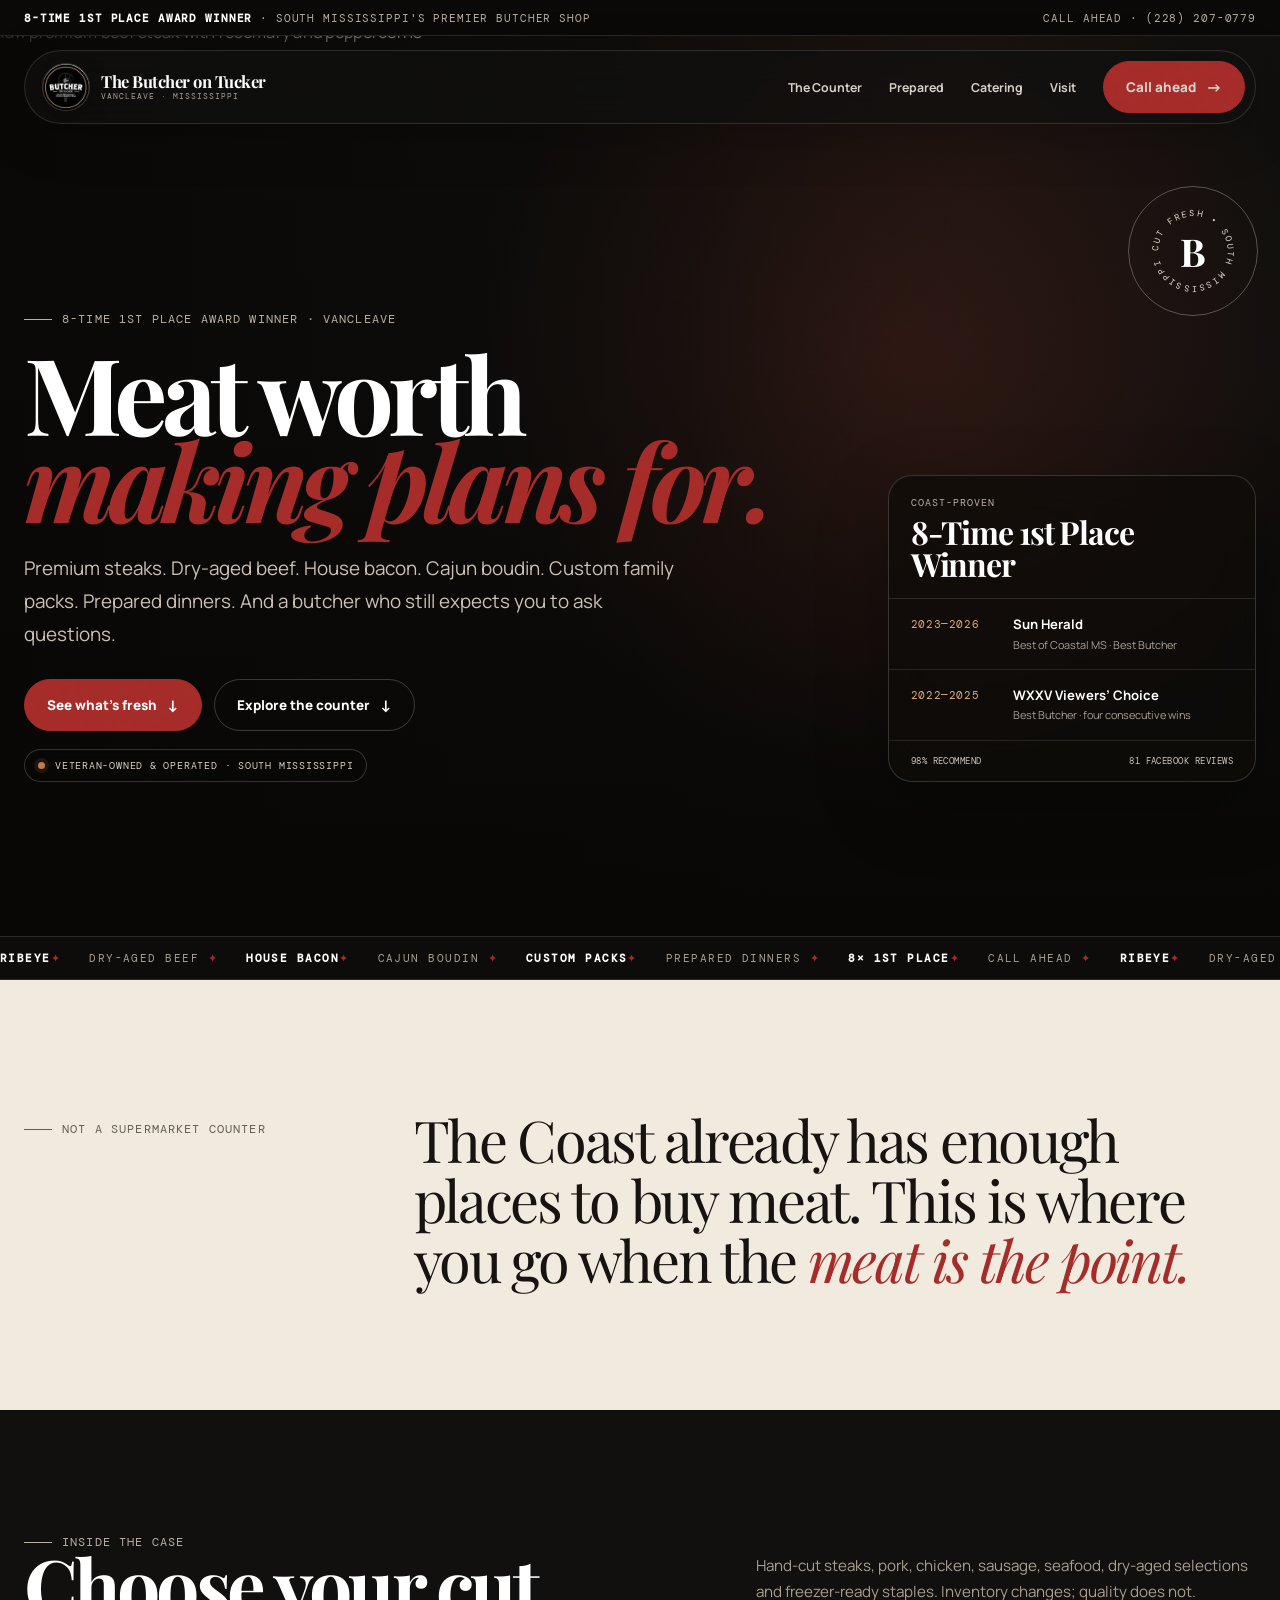
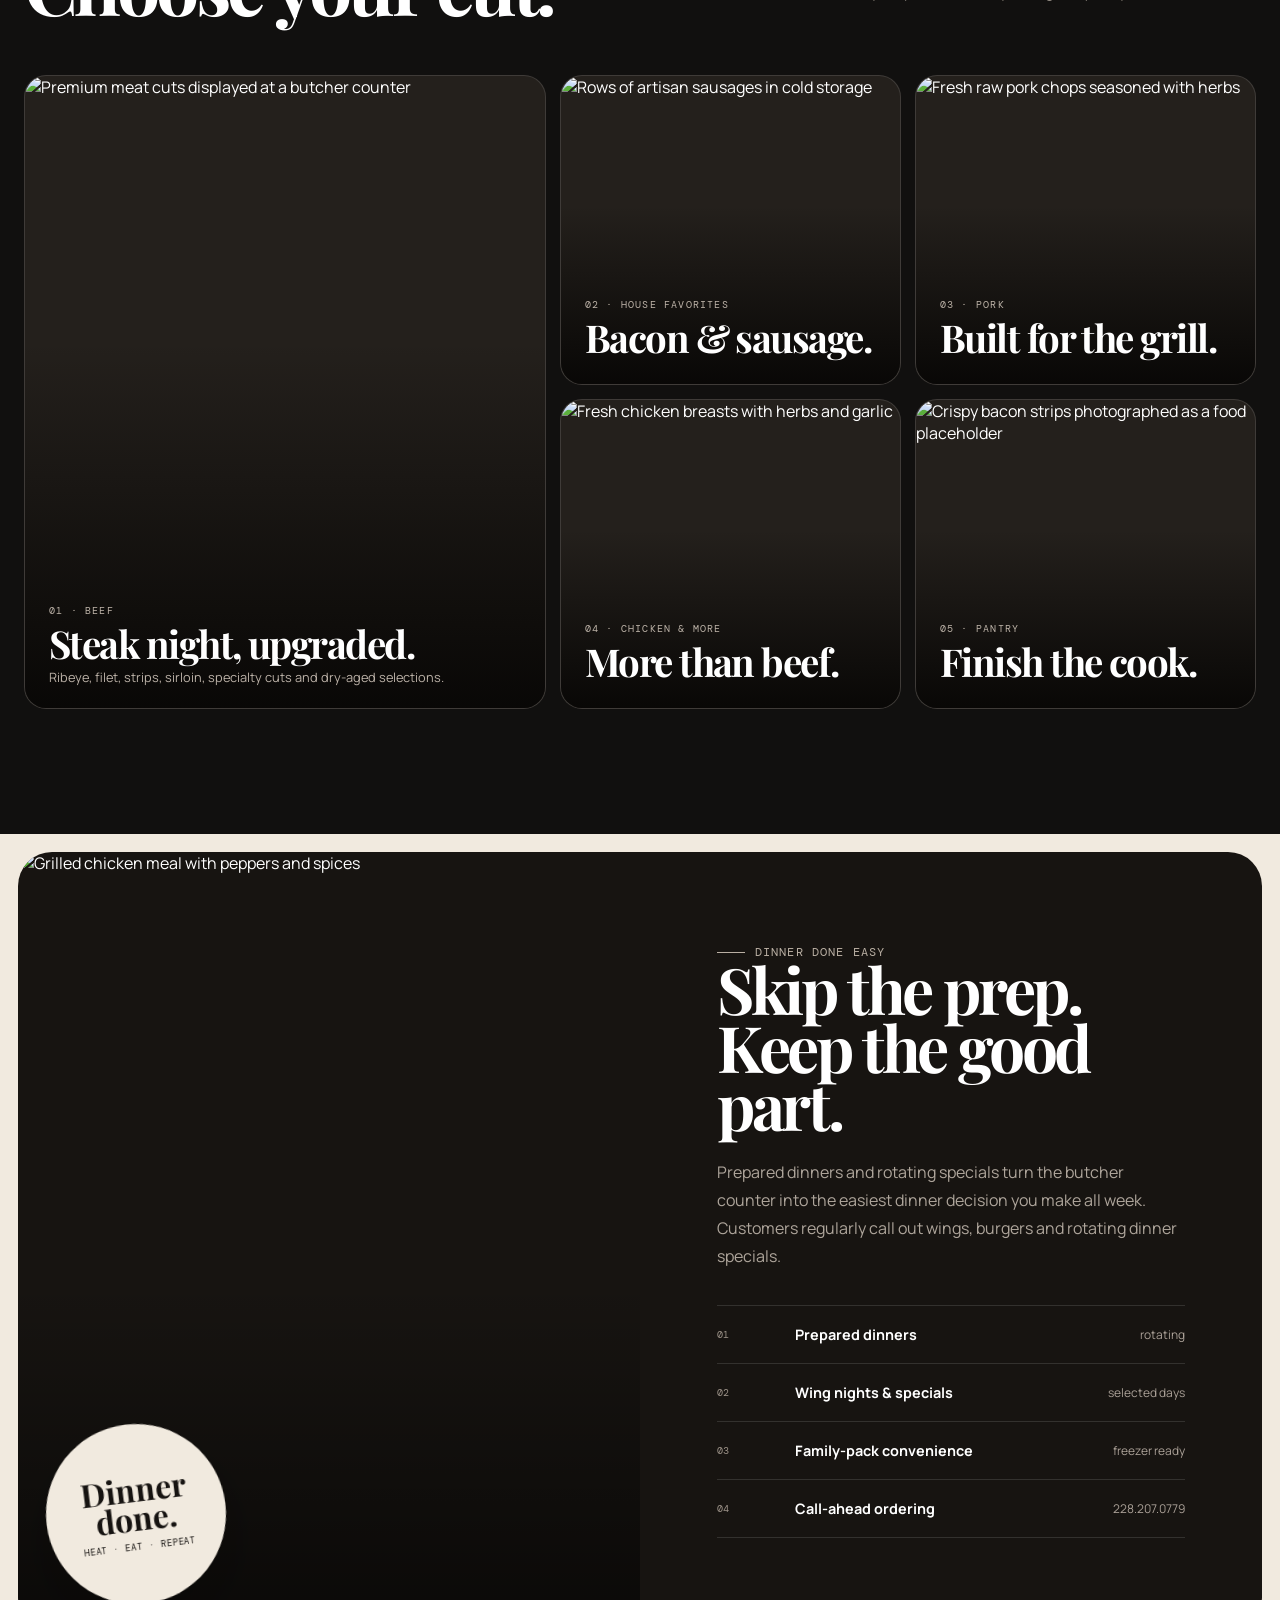
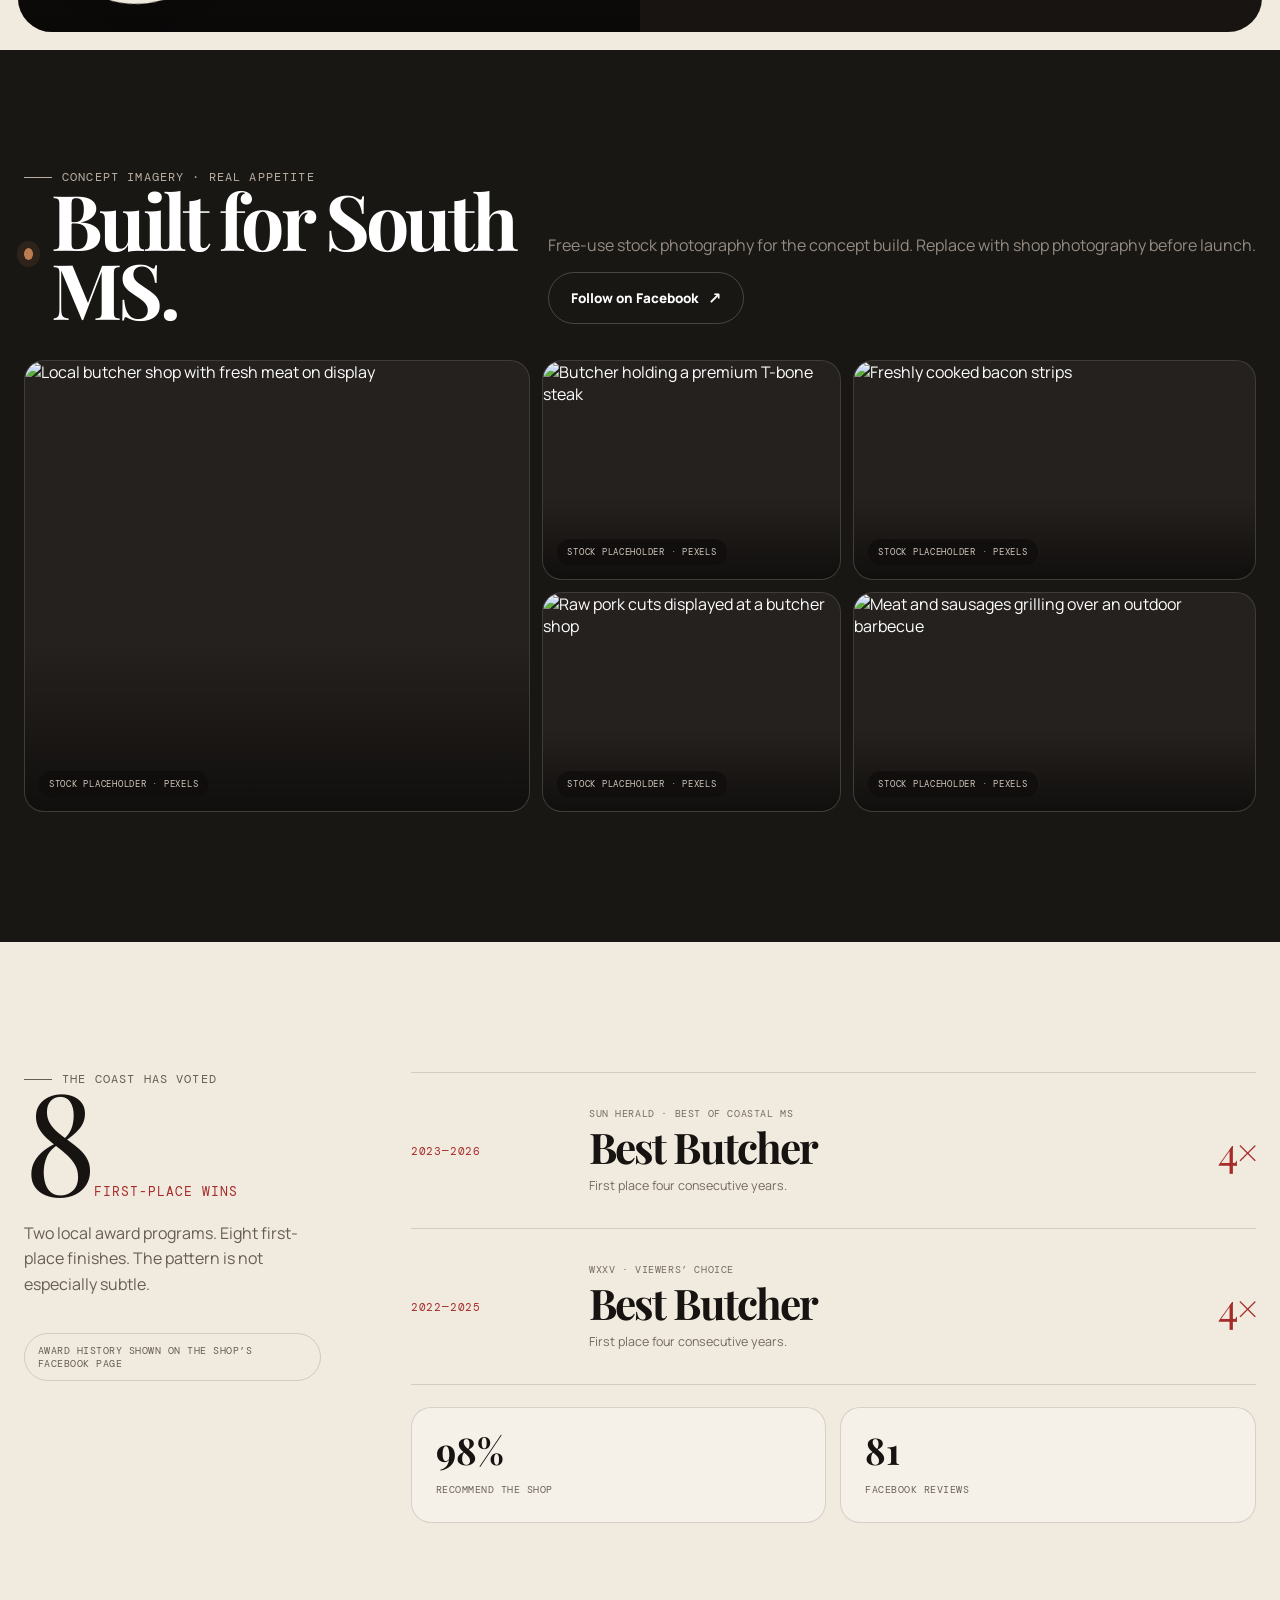
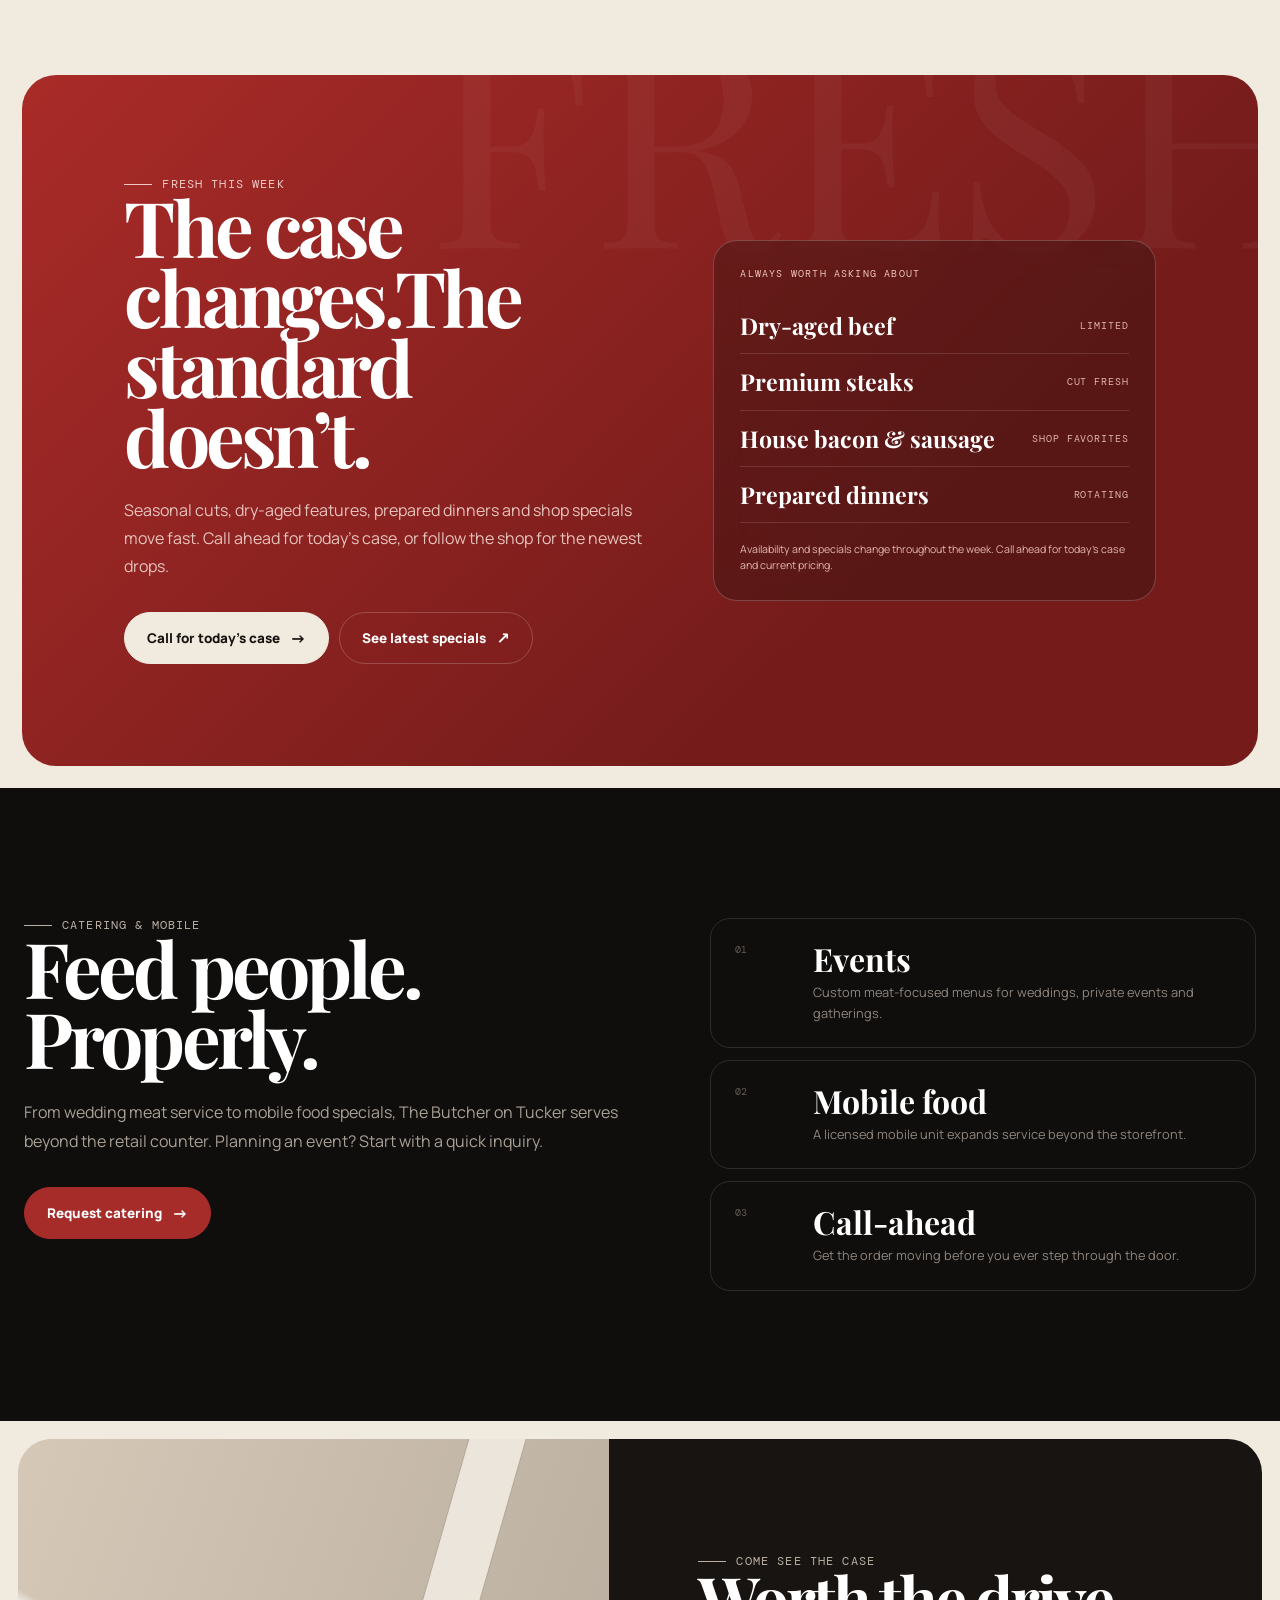
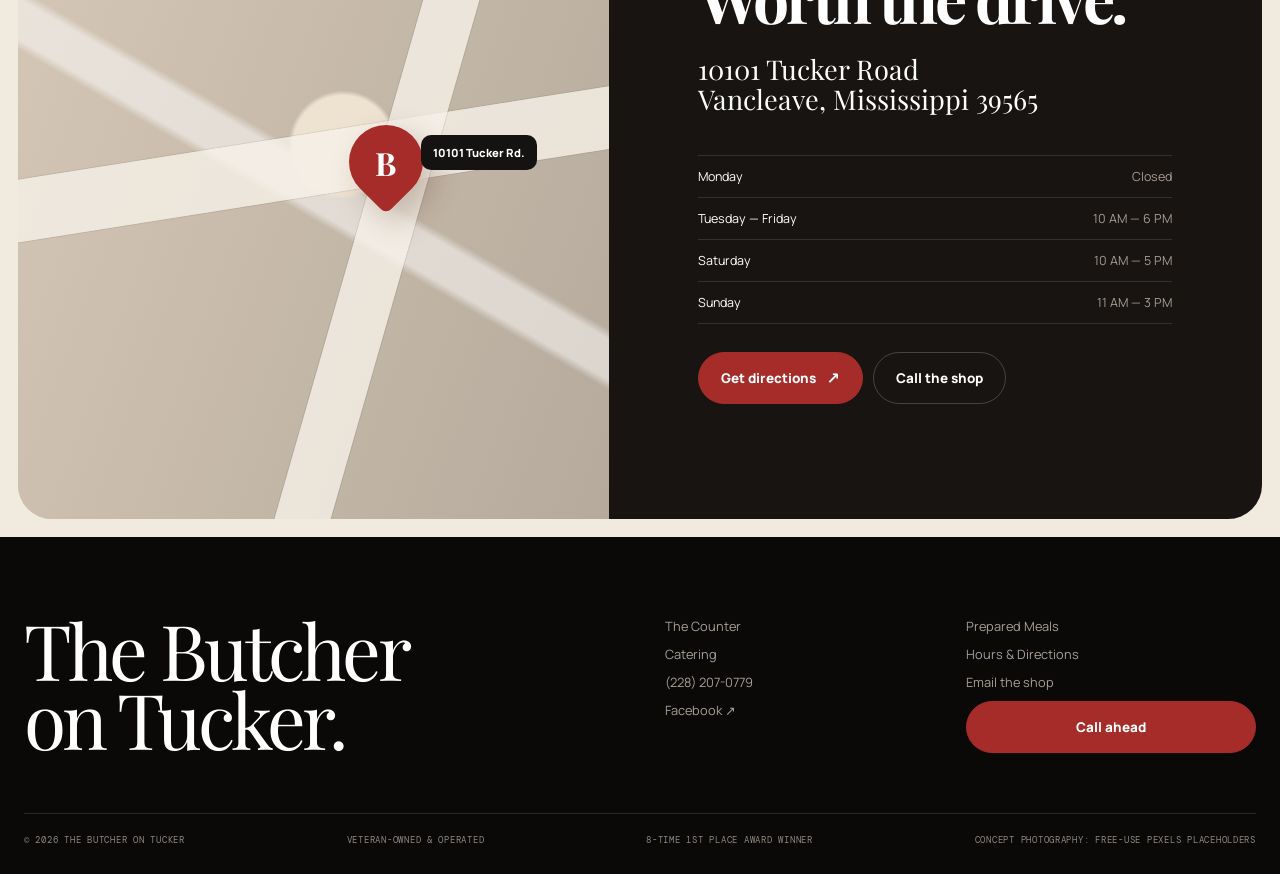
==== index.html @ 0ef35d66 "Publish current Butcher on Tucker website" ====
<!DOCTYPE html><html lang="en"><head><meta charset="utf-8"/><meta content="width=device-width, initial-scale=1" name="viewport"/><meta content="The Butcher on Tucker — veteran-owned and operated, 8-time first-place award-winning butcher shop in Vancleave, Mississippi, serving premium cuts, dry-aged beef, prepared meals and catering." name="description"/><meta content="#11100f" name="theme-color"/><meta content="The Butcher on Tucker | South Mississippi’s Premier Butcher Shop" property="og:title"/><meta content="Veteran-owned and operated, 8-time first-place award-winning butcher shop serving premium cuts, dry-aged beef, prepared meals, catering and call-ahead service in Vancleave, Mississippi." property="og:description"/><meta content="website" property="og:type"/><link href="data:image/svg+xml,%3Csvg xmlns='http://www.w3.org/2000/svg' viewBox='0 0 64 64'%3E%3Crect width='64' height='64' rx='16' fill='%2311100f'/%3E%3Ctext x='32' y='44' text-anchor='middle' font-size='38' fill='%23f1eadf' font-family='Georgia'%3EB%3C/text%3E%3C/svg%3E" rel="icon"/><script type="application/ld+json">{"@context": "https://schema.org","@type": "Butcher","name": "The Butcher on Tucker","telephone": "+1-228-207-0779","email": "thebutcherontucker@gmail.com","description": "Veteran-owned and operated butcher shop serving South Mississippi.","address": {"@type": "PostalAddress","streetAddress": "10101 Tucker Road","addressLocality": "Vancleave","addressRegion": "MS","postalCode": "39565","addressCountry": "US"},"award": ["Sun Herald Best of Coastal MS Best Butcher, 2023-2026","WXXV Viewers' Choice Best Butcher, 2022-2025"]}</script><title>The Butcher on Tucker | South Mississippi's Premier Butcher Shop</title><link href="https://fonts.googleapis.com" rel="preconnect"/><link crossorigin="" href="https://fonts.gstatic.com" rel="preconnect"/><link href="https://fonts.googleapis.com/css2?family=DM+Mono:wght@400;500&amp;family=Manrope:wght@400;500;600;700;800&amp;family=Playfair+Display:ital,wght@0,700;1,700&amp;display=swap" rel="stylesheet"/><link rel="stylesheet" href="styles-a.css"/><link rel="stylesheet" href="styles-b.css"/><link href="https://images.pexels.com" rel="preconnect"/></head><body><div class="noise"></div><div class="topline"><div class="container"><span><strong>8-Time 1st Place Award Winner</strong> · South Mississippi's Premier Butcher Shop</span><a href="tel:+12282070779">Call ahead · (228) 207-0779</a></div></div><header class="nav" id="nav"><a aria-label="The Butcher on Tucker home" class="logo" href="#top"><span class="logo-mark"><img alt="The Butcher on Tucker logo" aria-hidden="true" decoding="async" src="logo.svg"/></span><span class="logo-copy"><strong>The Butcher on Tucker</strong><span>Vancleave · Mississippi</span></span></a><button aria-expanded="false" aria-label="Open navigation" class="menu"><span></span><span></span></button><nav aria-label="Primary" class="navlinks"><a href="#counter">The Counter</a><a href="#prepared">Prepared</a><a href="#catering">Catering</a><a href="#visit">Visit</a><a class="pill primary" href="tel:+12282070779">Call ahead <span class="arrow">→</span></a></nav></header><main id="top"><section class="hero"><div class="hero-fallback"></div><div class="hero-media"><img alt="Raw premium beef steak with rosemary and peppercorns" decoding="async" fetchpriority="high" loading="eager" src="https://images.pexels.com/photos/5892851/pexels-photo-5892851.jpeg?auto=compress&amp;cs=tinysrgb&amp;w=1800"/></div><div aria-hidden="true" class="hero-corner"><svg viewbox="0 0 100 100"><defs><path d="M50,50 m-36,0 a36,36 0 1,1 72,0 a36,36 0 1,1 -72,0" id="circle"></path></defs><text><textpath href="#circle">CUT FRESH • SOUTH MISSISSIPPI • </textpath></text></svg><b>B</b></div><div class="container hero-inner"><div class="hero-copy"><div class="kicker">8-time 1st place award winner · Vancleave</div><h1 class="display">Meat worth<br/><em>making plans for.</em></h1><p class="hero-sub">Premium steaks. Dry-aged beef. House bacon. Cajun boudin. Custom family packs. Prepared dinners. And a butcher who still expects you to ask questions.</p><div class="hero-actions"><a class="pill primary" href="#fresh">See what’s fresh <span class="arrow">↓</span></a><a class="pill" href="#counter">Explore the counter <span class="arrow">↓</span></a></div><div class="veteran-badge">Veteran-Owned &amp; Operated · South Mississippi</div></div><aside class="hero-aside" aria-label="Award highlights"><div class="hero-award-head"><span>Coast-proven</span><strong>8-Time 1st Place Winner</strong></div><div class="hero-award-row"><span class="year">2023—2026</span><div><b>Sun Herald</b><span>Best of Coastal MS · Best Butcher</span></div></div><div class="hero-award-row"><span class="year">2022—2025</span><div><b>WXXV Viewers’ Choice</b><span>Best Butcher · four consecutive wins</span></div></div><div class="hero-award-foot"><span>98% recommend</span><span>81 Facebook reviews</span></div></aside></div></section><div class="ticker"><div class="ticker-track"><span><b>Ribeye</b><i>✦</i></span><span>Dry-aged beef <i>✦</i></span><span><b>House bacon</b><i>✦</i></span><span>Cajun boudin <i>✦</i></span><span><b>Custom packs</b><i>✦</i></span><span>Prepared dinners <i>✦</i></span><span><b>8× 1st place</b><i>✦</i></span><span>Call ahead <i>✦</i></span><span><b>Ribeye</b><i>✦</i></span><span>Dry-aged beef <i>✦</i></span><span><b>House bacon</b><i>✦</i></span><span>Cajun boudin <i>✦</i></span><span><b>Custom packs</b><i>✦</i></span><span>Prepared dinners <i>✦</i></span><span><b>8× 1st place</b><i>✦</i></span><span>Call ahead <i>✦</i></span></div></div><section class="statement"><div class="container statement-grid"><div><div class="kicker dark">Not a supermarket counter</div></div><p class="statement-copy">The Coast already has enough places to buy meat. This is where you go when the <em>meat is the point.</em></p></div></section><section class="counter" id="counter"><div class="container"><div class="section-head"><div><div class="kicker">Inside the case</div><h2 class="h2">Choose your cut.</h2></div><p>Hand-cut steaks, pork, chicken, sausage, seafood, dry-aged selections and freezer-ready staples. Inventory changes; quality does not.</p></div><div class="cut-grid"><article class="cut-card"><img alt="Premium meat cuts displayed at a butcher counter" decoding="async" loading="eager" src="https://images.pexels.com/photos/12884549/pexels-photo-12884549.jpeg?auto=compress&amp;cs=tinysrgb&amp;w=1500"/><div class="cut-content"><span>01 · Beef</span><h3>Steak night, upgraded.</h3><p>Ribeye, filet, strips, sirloin, specialty cuts and dry-aged selections.</p></div></article><article class="cut-card"><img alt="Rows of artisan sausages in cold storage" decoding="async" loading="eager" src="https://images.pexels.com/photos/12488617/pexels-photo-12488617.jpeg?auto=compress&amp;cs=tinysrgb&amp;w=1400"/><div class="cut-content"><span>02 · House favorites</span><h3>Bacon &amp; sausage.</h3></div></article><article class="cut-card"><img alt="Fresh raw pork chops seasoned with herbs" decoding="async" loading="eager" src="https://images.pexels.com/photos/7333266/pexels-photo-7333266.jpeg?auto=compress&amp;cs=tinysrgb&amp;w=1400"/><div class="cut-content"><span>03 · Pork</span><h3>Built for the grill.</h3></div></article><article class="cut-card"><img alt="Fresh chicken breasts with herbs and garlic" decoding="async" loading="eager" src="https://images.pexels.com/photos/6107731/pexels-photo-6107731.jpeg?auto=compress&amp;cs=tinysrgb&amp;w=1400"/><div class="cut-content"><span>04 · Chicken &amp; more</span><h3>More than beef.</h3></div></article><article class="cut-card"><img alt="Crispy bacon strips photographed as a food placeholder" decoding="async" loading="eager" src="https://images.pexels.com/photos/4110366/pexels-photo-4110366.jpeg?auto=compress&amp;cs=tinysrgb&amp;w=1400"/><div class="cut-content"><span>05 · Pantry</span><h3>Finish the cook.</h3></div></article></div></div></section><section class="feature" id="prepared"><div class="feature-shell"><div class="feature-media"><img alt="Grilled chicken meal with peppers and spices" decoding="async" loading="eager" src="https://images.pexels.com/photos/18698229/pexels-photo-18698229.jpeg?auto=compress&amp;cs=tinysrgb&amp;w=1500"/><div class="feature-badge"><b>Dinner<br/>done.</b><span>heat · eat · repeat</span></div></div><div class="feature-copy"><div class="kicker">Dinner Done Easy</div><h2 class="h2">Skip the prep.<br/>Keep the good part.</h2><p>Prepared dinners and rotating specials turn the butcher counter into the easiest dinner decision you make all week. Customers regularly call out wings, burgers and rotating dinner specials.</p><div class="feature-list"><div class="feature-row"><span>01</span><strong>Prepared dinners</strong><em>rotating</em></div><div class="feature-row"><span>02</span><strong>Wing nights &amp; specials</strong><em>selected days</em></div><div class="feature-row"><span>03</span><strong>Family-pack convenience</strong><em>freezer ready</em></div><div class="feature-row"><span>04</span><strong>Call-ahead ordering</strong><em>228.207.0779</em></div></div></div></div></section><section class="social"><div class="container"><div class="social-head"><div><div class="kicker">Concept imagery · real appetite</div><div class="social-title"><span class="dot"></span><h2 class="h2">Built for South MS.</h2></div></div><div><p>Free-use stock photography for the concept build. Replace with shop photography before launch.</p><a class="pill" href="https://www.facebook.com/TheButcheronTucker" rel="noopener" target="_blank">Follow on Facebook <span class="arrow">↗</span></a></div></div><div class="photo-rail"><div class="social-card"><img alt="Local butcher shop with fresh meat on display" decoding="async" loading="eager" src="https://images.pexels.com/photos/29834275/pexels-photo-29834275.jpeg?auto=compress&amp;cs=tinysrgb&amp;w=1500"/><span class="source-chip">Stock placeholder · Pexels</span></div><div class="social-card"><img alt="Butcher holding a premium T-bone steak" decoding="async" loading="eager" src="https://images.pexels.com/photos/13279400/pexels-photo-13279400.jpeg?auto=compress&amp;cs=tinysrgb&amp;w=1400"/><span class="source-chip">Stock placeholder · Pexels</span></div><div class="social-card"><img alt="Freshly cooked bacon strips" decoding="async" loading="eager" src="https://images.pexels.com/photos/4110369/pexels-photo-4110369.jpeg?auto=compress&amp;cs=tinysrgb&amp;w=1400"/><span class="source-chip">Stock placeholder · Pexels</span></div><div class="social-card"><img alt="Raw pork cuts displayed at a butcher shop" decoding="async" loading="eager" src="https://images.pexels.com/photos/10647859/pexels-photo-10647859.jpeg?auto=compress&amp;cs=tinysrgb&amp;w=1400"/><span class="source-chip">Stock placeholder · Pexels</span></div><div class="social-card"><img alt="Meat and sausages grilling over an outdoor barbecue" decoding="async" loading="eager" src="https://images.pexels.com/photos/1857732/pexels-photo-1857732.jpeg?auto=compress&amp;cs=tinysrgb&amp;w=1400"/><span class="source-chip">Stock placeholder · Pexels</span></div></div></div></section><section class="proof" id="awards"><div class="container proof-grid"><aside class="proof-score"><div class="kicker dark">The Coast has voted</div><div class="big">8<span>first-place wins</span></div><p>Two local award programs. Eight first-place finishes. The pattern is not especially subtle.</p><div class="award-note">Award history shown on the shop’s Facebook page</div></aside><div><div class="award-list"><article class="award-card"><div class="award-date">2023—2026</div><div><span class="award-source">Sun Herald · Best of Coastal MS</span><h3>Best Butcher</h3><p>First place four consecutive years.</p></div><div class="award-count">4×</div></article><article class="award-card"><div class="award-date">2022—2025</div><div><span class="award-source">WXXV · Viewers’ Choice</span><h3>Best Butcher</h3><p>First place four consecutive years.</p></div><div class="award-count">4×</div></article></div><div class="recommend-row"><div class="recommend-card"><strong>98%</strong><span>recommend the shop</span></div><div class="recommend-card"><strong>81</strong><span>Facebook reviews</span></div></div></div></div></section><section class="fresh-section" id="fresh"><div class="fresh-shell"><div class="fresh-copy"><div class="kicker">Fresh this week</div><h2 class="h2">The case changes.The standard doesn’t.</h2><p>Seasonal cuts, dry-aged features, prepared dinners and shop specials move fast. Call ahead for today’s case, or follow the shop for the newest drops.</p><div class="fresh-actions"><a class="pill light" href="tel:+12282070779">Call for today’s case <span class="arrow">→</span></a><a class="pill" href="https://www.facebook.com/TheButcheronTucker" rel="noopener" target="_blank">See latest specials <span class="arrow">↗</span></a></div></div><div aria-label="Current butcher shop highlights" class="fresh-board"><div class="board-label">Always worth asking about</div><div class="fresh-item"><strong>Dry-aged beef</strong><span>limited</span></div><div class="fresh-item"><strong>Premium steaks</strong><span>cut fresh</span></div><div class="fresh-item"><strong>House bacon &amp; sausage</strong><span>shop favorites</span></div><div class="fresh-item"><strong>Prepared dinners</strong><span>rotating</span></div><div class="fresh-note">Availability and specials change throughout the week. Call ahead for today’s case and current pricing.</div></div></div></section><section class="catering" id="catering"><div class="container catering-grid"><div class="catering-copy"><div class="kicker">Catering &amp; mobile</div><h2 class="h2">Feed people.<br/>Properly.</h2><p>From wedding meat service to mobile food specials, The Butcher on Tucker serves beyond the retail counter. Planning an event? Start with a quick inquiry.</p><a class="pill primary" href="mailto:thebutcherontucker@gmail.com?subject=Catering%20Inquiry">Request catering <span class="arrow">→</span></a></div><div class="service-stack"><article class="service"><span class="n">01</span><div><h3>Events</h3><p>Custom meat-focused menus for weddings, private events and gatherings.</p></div></article><article class="service"><span class="n">02</span><div><h3>Mobile food</h3><p>A licensed mobile unit expands service beyond the storefront.</p></div></article><article class="service"><span class="n">03</span><div><h3>Call-ahead</h3><p>Get the order moving before you ever step through the door.</p></div></article></div></div></section><section class="visit" id="visit"><div class="visit-shell"><div class="visit-map"><div class="pin"><b>B</b></div><div class="map-label">10101 Tucker Rd.</div></div><div class="visit-copy"><div class="kicker">Come see the case</div><h2 class="h2">Worth the drive.</h2><div class="address">10101 Tucker Road<br/>Vancleave, Mississippi 39565</div><div class="hours"><div class="hour"><span>Monday</span><span>Closed</span></div><div class="hour"><span>Tuesday — Friday</span><span>10 AM — 6 PM</span></div><div class="hour"><span>Saturday</span><span>10 AM — 5 PM</span></div><div class="hour"><span>Sunday</span><span>11 AM — 3 PM</span></div></div><div class="visit-actions"><a class="pill primary" href="https://maps.apple.com/?q=The%20Butcher%20on%20Tucker&amp;address=10101%20Tucker%20Rd,%20Vancleave,%20MS%2039565" rel="noopener" target="_blank">Get directions <span class="arrow">↗</span></a><a class="pill" href="tel:+12282070779">Call the shop</a></div></div></div></section></main><footer><div class="container"><div class="footer-top"><div class="footer-big">The Butcher<br/>on Tucker.</div><div class="footer-links"><a href="#counter">The Counter</a><a href="#prepared">Prepared Meals</a><a href="#catering">Catering</a><a href="#visit">Hours &amp; Directions</a><a href="tel:+12282070779">(228) 207-0779</a><a href="mailto:thebutcherontucker@gmail.com">Email the shop</a><a href="https://www.facebook.com/TheButcheronTucker" rel="noopener" target="_blank">Facebook ↗</a><a class="pill primary" href="tel:+12282070779">Call ahead</a></div></div><div class="footer-bottom"><span>© 2026 The Butcher on Tucker</span><span>Veteran-Owned &amp; Operated</span><span>8-Time 1st Place Award Winner</span><span>Concept photography: free-use Pexels placeholders</span></div></div></footer><div class="mobile-bar"><a href="tel:+12282070779">Call shop</a><a href="#fresh" style="display:grid;place-items:center;background:var(--ox);color:#fff;font-weight:800">Today’s case</a></div><script src="script.js" defer></script></body></html>
---- styles-a.css ----
:root{--bg:#11100f;--bg2:#181613;--paper:#f1eadf;--paper2:#e7ddcf;--ink:#161311;--muted:#8d8378;--muted2:#b9afa3;--ox:#a62c2a;--ox2:#6e1b1b;--copper:#bb7c4f;--sage:#7e8f83;--line:rgba(255,255,255,.12);--line-dark:rgba(22,19,17,.14);--radius:28px;--shadow:0 30px 80px rgba(0,0,0,.28);--sans:"Manrope",system-ui,-apple-system,BlinkMacSystemFont,"Segoe UI",sans-serif;--serif:"Playfair Display",Georgia,serif;--mono:"DM Mono",ui-monospace,SFMono-Regular,Menlo,monospace}*{box-sizing:border-box}html{scroll-behavior:smooth;background:var(--bg)}body{margin:0;font-family:var(--sans);background:var(--bg);color:white;overflow-x:hidden}a{color:inherit;text-decoration:none}button,input,select,textarea{font:inherit}button{cursor:pointer}img{display:block;width:100%;height:100%;object-fit:cover}::selection{background:var(--ox);color:#fff}:focus-visible{outline:3px solid #f1c7a8;outline-offset:4px;border-radius:6px}.noise{pointer-events:none;position:fixed;inset:0;z-index:200;opacity:.05;mix-blend-mode:soft-light;background-image:url("data:image/svg+xml,%3Csvg viewBox='0 0 140 140' xmlns='http://www.w3.org/2000/svg'%3E%3Cfilter id='n'%3E%3CfeTurbulence type='fractalNoise' baseFrequency='.8' numOctaves='4' stitchTiles='stitch'/%3E%3C/filter%3E%3Crect width='100%25' height='100%25' filter='url(%23n)' opacity='.5'/%3E%3C/svg%3E")}.container{width:min(1500px,calc(100% - 48px));margin:auto}.kicker{display:flex;align-items:center;gap:10px;font-family:var(--mono);font-size:.72rem;letter-spacing:.1em;text-transform:uppercase;color:var(--muted2)}.kicker:before{content:"";width:28px;height:1px;background:currentColor}.kicker.dark{color:#675d54}.display{font-family:var(--serif);font-size:clamp(3.5rem,8.3vw,9.4rem);font-weight:700;letter-spacing:-.055em;line-height:.82;margin:0}.display em{font-weight:700;color:var(--ox)}.h2{font-family:var(--serif);font-size:clamp(3rem,6vw,6.4rem);letter-spacing:-.05em;line-height:.91;margin:0}.pill{display:inline-flex;align-items:center;justify-content:center;gap:10px;height:52px;padding:0 22px;border-radius:999px;border:1px solid rgba(255,255,255,.2);font-size:.84rem;font-weight:800;transition:.25s ease;background:transparent;color:#fff}.pill:hover{transform:translateY(-2px);border-color:#fff}.pill.primary{background:var(--ox);border-color:var(--ox)}.pill.primary:hover{background:#c33834;border-color:#c33834}.pill.light{background:var(--paper);color:var(--ink);border-color:var(--paper)}.arrow{font-size:1rem;transition:transform .2s}.pill:hover .arrow{transform:translate(3px,-3px)}.topline{height:36px;background:#0a0908;border-bottom:1px solid var(--line);display:flex;align-items:center;font-family:var(--mono);font-size:.68rem;letter-spacing:.08em;text-transform:uppercase;color:#b9afa4}.topline .container{display:flex;justify-content:space-between;align-items:center}.topline strong{color:#fff}.topline a:hover{color:#fff}.nav{position:fixed;left:24px;right:24px;top:50px;z-index:80;display:flex;align-items:center;justify-content:space-between;padding:10px 10px 10px 18px;border:1px solid rgba(255,255,255,.13);background:rgba(17,16,15,.76);backdrop-filter:blur(24px) saturate(140%);border-radius:999px;box-shadow:0 12px 50px rgba(0,0,0,.22);transition:.25s}.nav.scrolled{top:16px;background:rgba(17,16,15,.93)}.logo{display:flex;align-items:center;gap:12px;min-width:max-content}.logo-mark{width:46px;height:46px;border-radius:50%;display:grid;place-items:center;background:#050505;overflow:hidden;box-shadow:0 0 0 1px rgba(255,255,255,.18),0 8px 24px rgba(0,0,0,.28)}.logo-mark img{width:100%;height:100%;object-fit:cover;border-radius:50%;transform:scale(1.025)}.logo-copy{display:flex;flex-direction:column;line-height:1}.logo-copy strong{font-family:var(--serif);font-size:1.04rem;letter-spacing:-.03em}.logo-copy span{font-family:var(--mono);font-size:.52rem;letter-spacing:.12em;color:#a79e94;text-transform:uppercase;margin-top:4px}.navlinks{display:flex;align-items:center;gap:27px;font-size:.77rem;font-weight:700}.navlinks a{color:#d6d0c8}.navlinks a:hover{color:#fff}.menu{display:none;width:44px;height:44px;border-radius:50%;border:1px solid var(--line);background:transparent;color:#fff}.menu span{width:17px;height:1px;background:#fff;display:block;margin:5px auto}.hero{min-height:100svh;position:relative;overflow:hidden;background:#151311;padding:170px 0 48px;display:flex;align-items:flex-end}.hero-media{position:absolute;inset:0;z-index:0;background:radial-gradient(circle at 70% 35%,rgba(176,66,47,.22),transparent 40%),linear-gradient(180deg,rgba(7,6,5,.18) 0%,rgba(7,6,5,.26) 38%,rgba(7,6,5,.92) 100%)}.hero-media:after{content:"";position:absolute;inset:0;z-index:1;background:linear-gradient(90deg,rgba(8,7,6,.85) 0%,rgba(8,7,6,.45) 45%,rgba(8,7,6,.1) 76%)}.hero-media img{position:absolute;inset:0;z-index:0;filter:saturate(.84) contrast(1.08);transform:scale(1.035);animation:heroZoom 18s ease-out infinite alternate}@keyframes heroZoom{to{transform:scale(1.09)}}.hero-fallback{position:absolute;inset:0;z-index:-1;background:radial-gradient(circle at 70% 20%,#583027 0%,#251b17 32%,#11100f 72%)}.hero-inner{position:relative;z-index:3;display:grid;grid-template-columns:1.2fr .55fr;gap:60px;align-items:end}.hero-copy{max-width:1100px}.hero .kicker{margin-bottom:22px}.hero-sub{max-width:670px;font-size:clamp(1rem,1.5vw,1.18rem);line-height:1.75;color:#c9c0b6;margin:28px 0 28px}.hero-actions{display:flex;gap:12px;flex-wrap:wrap}.veteran-badge{display:inline-flex;align-items:center;gap:10px;margin-top:18px;padding:9px 13px;border:1px solid rgba(255,255,255,.18);border-radius:999px;background:rgba(10,9,8,.34);backdrop-filter:blur(10px);font-family:var(--mono);font-size:.61rem;letter-spacing:.08em;text-transform:uppercase;color:#d8cec4}.veteran-badge:before{content:"";width:7px;height:7px;border-radius:50%;background:var(--copper);box-shadow:0 0 0 4px rgba(187,124,79,.12)}.hero-aside{align-self:end;padding:0;border:1px solid rgba(255,255,255,.16);background:rgba(15,12,10,.76);backdrop-filter:blur(20px) saturate(130%);border-radius:24px;overflow:hidden;box-shadow:0 24px 70px rgba(0,0,0,.28)}.hero-award-head{padding:20px 22px 18px;border-bottom:1px solid rgba(255,255,255,.12)}.hero-award-head span{display:block;font-family:var(--mono);font-size:.6rem;letter-spacing:.11em;text-transform:uppercase;color:#b8aea4;margin-bottom:7px}.hero-award-head strong{display:block;font-family:var(--serif);font-size:2rem;line-height:1;color:#fff;letter-spacing:-.035em}.hero-award-row{display:grid;grid-template-columns:86px 1fr;gap:16px;padding:17px 22px;border-bottom:1px solid rgba(255,255,255,.1);align-items:start}.hero-award-row .year{font-family:var(--mono);font-size:.66rem;line-height:1.35;letter-spacing:.06em;color:#e0aa7c;padding-top:2px}.hero-award-row b{display:block;font-size:.82rem;line-height:1.25;color:#fff}.hero-award-row span:last-child{display:block;margin-top:4px;font-size:.68rem;line-height:1.4;color:#a89f96}.hero-award-foot{display:flex;justify-content:space-between;gap:12px;padding:14px 22px;font-family:var(--mono);font-size:.58rem;letter-spacing:.05em;text-transform:uppercase;color:#cec4ba}.hero-corner{position:absolute;right:22px;top:150px;z-index:4;width:130px;height:130px;border:1px solid rgba(255,255,255,.28);border-radius:50%;display:grid;place-items:center;animation:spin 18s linear infinite}.hero-corner svg{width:96px;height:96px}.hero-corner b{position:absolute;font-family:var(--serif);font-size:2.4rem}.hero-corner text{fill:#e9ded0;font-family:var(--mono);font-size:9px;letter-spacing:2.3px}@keyframes spin{to{transform:rotate(360deg)}}.ticker{border-block:1px solid var(--line);overflow:hidden;background:#0d0c0b}.ticker-track{display:flex;gap:28px;width:max-content;padding:14px 0;animation:ticker 28s linear infinite;font-family:var(--mono);font-size:.7rem;letter-spacing:.13em;text-transform:uppercase;color:#a9a095}.ticker b{color:#fff}.ticker i{color:var(--ox);font-style:normal}@keyframes ticker{to{transform:translateX(-50%)}}.statement{padding:130px 0 120px;background:var(--paper);color:var(--ink)}.statement-grid{display:grid;grid-template-columns:.55fr 1.45fr;gap:70px}.statement .kicker{margin-top:12px}.statement-copy{font-family:var(--serif);font-size:clamp(2.25rem,4.5vw,5rem);line-height:1.04;letter-spacing:-.04em;margin:0}.statement-copy em{color:var(--ox)}.counter{padding:125px 0;background:var(--bg)}.section-head{display:flex;justify-content:space-between;gap:40px;align-items:end;margin-bottom:55px}.section-head p{max-width:500px;color:#a79e94;line-height:1.7;font-size:.95rem}.section-head .h2{max-width:850px}.cut-grid{display:grid;grid-template-columns:1.3fr .85fr .85fr;grid-auto-rows:310px;gap:14px}.cut-card{position:relative;border-radius:22px;overflow:hidden;background:#24201c;border:1px solid var(--line)}.cut-card:first-child{grid-row:span 2}.cut-card img{transition:transform .7s ease,filter .5s;filter:saturate(.92) contrast(1.06)}.cut-card:hover img{transform:scale(1.045)}.cut-card:after{content:"";position:absolute;inset:0;background:linear-gradient(180deg,transparent 42%,rgba(5,4,3,.88) 100%)}.cut-content{position:absolute;left:24px;right:24px;bottom:22px;z-index:2}.cut-content span{font-family:var(--mono);font-size:.63rem;text-transform:uppercase;letter-spacing:.12em;color:#bdb3a8}.cut-content h3{font-family:var(--serif);font-size:clamp(2rem,3vw,3.5rem);letter-spacing:-.04em;line-height:.95;margin:6px 0}.cut-content p{font-size:.8rem;color:#bbb1a7;margin:0;max-width:450px}.feature{background:var(--paper);color:var(--ink);padding:18px}.feature-shell{border-radius:34px;background:#171411;min-height:780px;overflow:hidden;display:grid;grid-template-columns:1fr 1fr;color:#fff}.feature-media{position:relative;min-height:650px}.feature-media:after{content:"";position:absolute;inset:0;background:linear-gradient(180deg,transparent 55%,rgba(0,0,0,.55))}.feature-badge{position:absolute;z-index:2;bottom:28px;left:28px;width:180px;aspect-ratio:1;border-radius:50%;background:var(--paper);color:var(--ink);display:flex;flex-direction:column;align-items:center;justify-content:center;text-align:center;transform:rotate(-7deg);box-shadow:var(--shadow)}.feature-badge b{font-family:var(--serif);font-size:2rem;line-height:.9}.feature-badge span{font-family:var(--mono);font-size:.58rem;letter-spacing:.1em;text-transform:uppercase;margin-top:9px}.feature-copy{padding:clamp(50px,6vw,95px);display:flex;flex-direction:column;justify-content:center}.feature-copy .h2{font-size:clamp(3.1rem,5vw,6rem)}.feature-copy>p{color:#aea59b;max-width:620px;line-height:1.75;margin:24px 0 35px}.feature-list{border-top:1px solid var(--line)}.feature-row{display:grid;grid-template-columns:62px 1fr auto;gap:16px;align-items:center;padding:19px 0;border-bottom:1px solid var(--line)}.feature-row span:first-child{font-family:var(--mono);font-size:.62rem;color:#9e948a}.feature-row strong{font-size:.9rem}.feature-row em{font-style:normal;color:#aaa097;font-size:.75rem}
---- styles-b.css ----
.social{padding:120px 0 130px;background:#191714}.social-head{display:grid;grid-template-columns:1fr auto;gap:30px;align-items:end;margin-bottom:36px}.social-title{display:flex;align-items:center;gap:18px}.social-title .dot{width:12px;height:12px;border-radius:50%;background:var(--copper);box-shadow:0 0 0 7px rgba(187,124,79,.12)}.social p{color:#948b82}.photo-rail{display:grid;grid-template-columns:repeat(12,1fr);grid-auto-rows:220px;gap:12px}.social-card{position:relative;overflow:hidden;border-radius:20px;border:1px solid var(--line);background:#25211e}.social-card:nth-child(1){grid-column:span 5;grid-row:span 2}.social-card:nth-child(2){grid-column:span 3}.social-card:nth-child(3){grid-column:span 4}.social-card:nth-child(4){grid-column:span 3}.social-card:nth-child(5){grid-column:span 4}.social-card img{transition:.7s;filter:saturate(.9) contrast(1.04)}.social-card:hover img{transform:scale(1.05)}.social-card:after{content:"";position:absolute;inset:0;background:linear-gradient(180deg,transparent 62%,rgba(0,0,0,.55))}.source-chip{position:absolute;z-index:2;left:14px;bottom:14px;padding:7px 10px;border-radius:999px;background:rgba(15,13,12,.68);backdrop-filter:blur(10px);font-family:var(--mono);font-size:.58rem;letter-spacing:.08em;text-transform:uppercase;color:#d2c9bf}.proof{padding:130px 0;background:var(--paper);color:var(--ink)}.proof-grid{display:grid;grid-template-columns:.52fr 1.48fr;gap:90px}.proof-score{position:sticky;top:130px;height:max-content}.proof-score .big{font-family:var(--serif);font-size:clamp(6rem,11vw,11rem);line-height:.72;letter-spacing:-.08em;color:var(--ink)}.proof-score .big span{font-family:var(--mono);font-size:.8rem;letter-spacing:.08em;text-transform:uppercase;color:var(--ox);margin-left:8px}.proof-score p{color:#675d54;max-width:330px;line-height:1.6;margin-top:24px}.award-note{display:inline-flex;align-items:center;gap:8px;margin-top:20px;padding:10px 13px;border:1px solid var(--line-dark);border-radius:999px;font-family:var(--mono);font-size:.61rem;letter-spacing:.05em;text-transform:uppercase;color:#675d54}.award-list{border-top:1px solid var(--line-dark)}.award-card{display:grid;grid-template-columns:150px 1fr 80px;gap:28px;align-items:center;padding:34px 0;border-bottom:1px solid var(--line-dark)}.award-date{font-family:var(--mono);font-size:.7rem;letter-spacing:.07em;color:var(--ox)}.award-source{display:block;font-family:var(--mono);font-size:.62rem;letter-spacing:.06em;text-transform:uppercase;color:#766b61;margin-bottom:8px}.award-card h3{font-family:var(--serif);font-size:clamp(2rem,3.3vw,3.8rem);line-height:.92;letter-spacing:-.045em;margin:0}.award-card p{font-size:.78rem;color:#74695f;margin:10px 0 0}.award-count{font-family:var(--serif);font-size:2.6rem;letter-spacing:-.05em;text-align:right;color:var(--ox)}.recommend-row{display:grid;grid-template-columns:1fr 1fr;gap:14px;margin-top:22px}.recommend-card{padding:24px;border:1px solid var(--line-dark);border-radius:20px;background:rgba(255,255,255,.28)}.recommend-card strong{display:block;font-family:var(--serif);font-size:2.3rem;line-height:1;margin-bottom:7px}.recommend-card span{font-family:var(--mono);font-size:.62rem;letter-spacing:.05em;text-transform:uppercase;color:#6d6259}.fresh-section{padding:22px;background:var(--paper)}.fresh-shell{border-radius:34px;background:linear-gradient(135deg,#a92b28,#751c1b 70%);padding:clamp(55px,8vw,110px);display:grid;grid-template-columns:1.08fr .92fr;gap:70px;align-items:center;overflow:hidden;position:relative}.fresh-shell:before{content:"FRESH";position:absolute;right:-70px;top:-90px;font-family:var(--serif);font-size:18rem;line-height:1;color:rgba(255,255,255,.035)}.fresh-copy{position:relative;z-index:2}.fresh-copy .kicker{color:#f0c9c4}.fresh-copy .h2{max-width:800px}.fresh-copy p{max-width:620px;color:#e7c3bd;line-height:1.75;margin:24px 0 32px}.fresh-actions{display:flex;gap:10px;flex-wrap:wrap}.fresh-board{position:relative;z-index:2;border:1px solid rgba(255,255,255,.2);border-radius:24px;background:rgba(24,14,13,.3);backdrop-filter:blur(14px);padding:26px}.fresh-board .board-label{font-family:var(--mono);font-size:.62rem;letter-spacing:.12em;text-transform:uppercase;color:#efc3bd;margin-bottom:18px}.fresh-item{display:grid;grid-template-columns:1fr auto;gap:18px;align-items:center;padding:16px 0;border-bottom:1px solid rgba(255,255,255,.13)}.fresh-item:last-child{border-bottom:0}.fresh-item strong{font-family:var(--serif);font-size:1.45rem;line-height:1}.fresh-item span{font-family:var(--mono);font-size:.61rem;text-transform:uppercase;letter-spacing:.09em;color:#e1b4ae}.fresh-note{font-size:.66rem;color:#e4b7b2;margin-top:18px;line-height:1.55}.catering{padding:130px 0;background:#0f0e0d}.catering-grid{display:grid;grid-template-columns:1fr .9fr;gap:80px;align-items:start}.catering-copy p{color:#a9a096;line-height:1.8;max-width:600px;margin:25px 0 32px}.service-stack{display:grid;gap:12px}.service{border:1px solid var(--line);border-radius:20px;padding:24px;display:grid;grid-template-columns:58px 1fr;gap:20px;transition:.25s}.service:hover{background:#171513;transform:translateX(5px)}.service .n{font-family:var(--mono);color:#645c55;font-size:.65rem}.service h3{font-family:var(--serif);font-size:2rem;line-height:1;margin:0 0 7px}.service p{margin:0;color:#8e857d;font-size:.8rem;line-height:1.6}.visit{background:var(--paper);color:var(--ink);padding:18px}.visit-shell{min-height:680px;border-radius:34px;overflow:hidden;display:grid;grid-template-columns:.95fr 1.05fr;background:#d8cbbd}.visit-map{position:relative;background:radial-gradient(circle at 55% 45%,#eee2d1 0 10%,transparent 11%),linear-gradient(30deg,transparent 0 46%,rgba(255,255,255,.5) 47% 51%,transparent 52%),linear-gradient(110deg,#d6c8b7,#b5aa9c);overflow:hidden}.visit-map:before,.visit-map:after{content:"";position:absolute;background:rgba(248,242,233,.78);box-shadow:0 0 0 1px rgba(22,19,17,.08)}.visit-map:before{width:130%;height:62px;left:-20%;top:44%;transform:rotate(-9deg)}.visit-map:after{width:54px;height:130%;left:60%;top:-15%;transform:rotate(16deg)}.pin{position:absolute;z-index:2;left:56%;top:42%;width:74px;height:74px;border-radius:50% 50% 50% 10%;background:var(--ox);transform:rotate(-45deg);display:grid;place-items:center;box-shadow:0 16px 30px rgba(80,34,25,.25)}.pin b{transform:rotate(45deg);color:#fff;font-family:var(--serif);font-size:2rem}.map-label{position:absolute;z-index:2;left:calc(56% + 72px);top:calc(42% + 10px);background:#151311;color:white;border-radius:10px;padding:10px 12px;font-size:.7rem;font-weight:800}.visit-copy{background:#171411;color:#fff;padding:clamp(50px,7vw,100px);display:flex;flex-direction:column;justify-content:center}.visit-copy .h2{font-size:clamp(3.1rem,5vw,6rem)}.address{font-family:var(--serif);font-size:1.7rem;line-height:1.1;margin:28px 0}.hours{margin:12px 0 28px;border-top:1px solid var(--line)}.hour{display:grid;grid-template-columns:1fr auto;padding:12px 0;border-bottom:1px solid var(--line);font-size:.78rem}.hour span:last-child{color:#a69c92}.visit-actions{display:flex;gap:10px;flex-wrap:wrap}footer{padding:78px 0 28px;background:#0a0908}.footer-top{display:grid;grid-template-columns:1fr 1fr;gap:50px;align-items:end}.footer-big{font-family:var(--serif);font-size:clamp(3rem,6vw,6.5rem);letter-spacing:-.05em;line-height:.9}.footer-links{display:grid;grid-template-columns:repeat(2,1fr);gap:10px;font-size:.8rem;color:#a79f96}.footer-links a:hover{color:#fff}.footer-bottom{margin-top:60px;padding-top:20px;border-top:1px solid var(--line);display:flex;justify-content:space-between;gap:20px;color:#8f877f;font-family:var(--mono);font-size:.58rem;text-transform:uppercase;letter-spacing:.08em}.mobile-bar{display:none}@media(max-width:1050px){.navlinks a{display:none}.menu{display:block}.navlinks.open{position:absolute;left:0;right:0;top:calc(100% + 10px);display:flex;flex-direction:column;align-items:stretch;background:#141210;border:1px solid var(--line);border-radius:24px;padding:20px}.navlinks.open a{display:block;padding:9px}.navlinks.open .pill{display:flex}.hero-inner,.statement-grid,.proof-grid,.fresh-shell,.catering-grid,.footer-top{grid-template-columns:1fr}.hero-aside{max-width:560px}.hero-corner{display:none}.cut-grid{grid-template-columns:1fr 1fr}.cut-card:first-child{grid-column:span 2;grid-row:span 1}.feature-shell{grid-template-columns:1fr}.feature-media{min-height:580px}.photo-rail{grid-template-columns:repeat(2,1fr);grid-auto-rows:280px}.social-card,.social-card:nth-child(n){grid-column:span 1;grid-row:span 1}.social-card:first-child{grid-column:span 2}.proof-score{position:static}.visit-shell{grid-template-columns:1fr}.visit-map{min-height:430px}}@media(max-width:700px){body{padding-bottom:67px}.container{width:min(100% - 30px,1500px)}.topline{display:none}.nav{top:12px;left:12px;right:12px}.nav.scrolled{top:12px}.navlinks .pill{height:44px;padding:0 14px}.navlinks:not(.open) .pill{display:none}.logo-copy span{display:none}.hero{padding-top:130px;min-height:max(720px,100svh);align-items:end}.hero-inner{gap:36px}.display{font-size:clamp(3.5rem,18vw,6rem);line-height:.85}.hero-sub{font-size:.94rem}.hero-actions .pill{width:100%}.hero-aside{width:100%;max-width:none}.hero-award-row{grid-template-columns:82px 1fr;padding:16px 18px}.hero-award-head{padding:18px}.hero-award-foot{padding:13px 18px}.statement{padding:85px 0}.statement-grid{gap:28px}.counter,.social,.proof,.catering{padding:90px 0}.section-head,.social-head{display:block}.section-head p{margin-top:24px}.cut-grid{grid-template-columns:1fr;grid-auto-rows:320px}.cut-card:first-child{grid-column:auto}.feature{padding:8px}.feature-shell{border-radius:24px}.feature-media{min-height:440px}.feature-copy{padding:48px 24px}.feature-badge{width:140px;bottom:18px;left:18px}.photo-rail{grid-template-columns:1fr;grid-auto-rows:340px}.social-card,.social-card:nth-child(n),.social-card:first-child{grid-column:auto}.review{grid-template-columns:1fr;gap:12px}.fresh-section,.visit{padding:8px}.fresh-shell,.visit-shell{border-radius:24px}.fresh-shell{padding:50px 24px;gap:45px}.catering-grid{gap:50px}.visit-map{min-height:360px}.visit-copy{padding:52px 24px}.footer-bottom{flex-direction:column}.award-card{grid-template-columns:1fr auto;gap:10px 18px;padding:27px 0}.award-date{grid-column:1/-1}.award-count{grid-column:2;grid-row:2;text-align:right}.award-card>div:nth-child(2){grid-column:1}.recommend-row{grid-template-columns:1fr 1fr}.proof-score .big span{display:block;margin:14px 0 0;font-size:.68rem}.mobile-bar{position:fixed;z-index:90;left:0;right:0;bottom:0;display:grid;grid-template-columns:1fr 1fr;background:#0b0a09;border-top:1px solid var(--line)}.mobile-bar a,.mobile-bar button{height:67px;border:0;color:#fff;background:transparent;font-weight:800}.mobile-bar button{background:var(--ox)}}@media(prefers-reduced-motion:reduce){*{scroll-behavior:auto!important;animation:none!important;transition:none!important}}
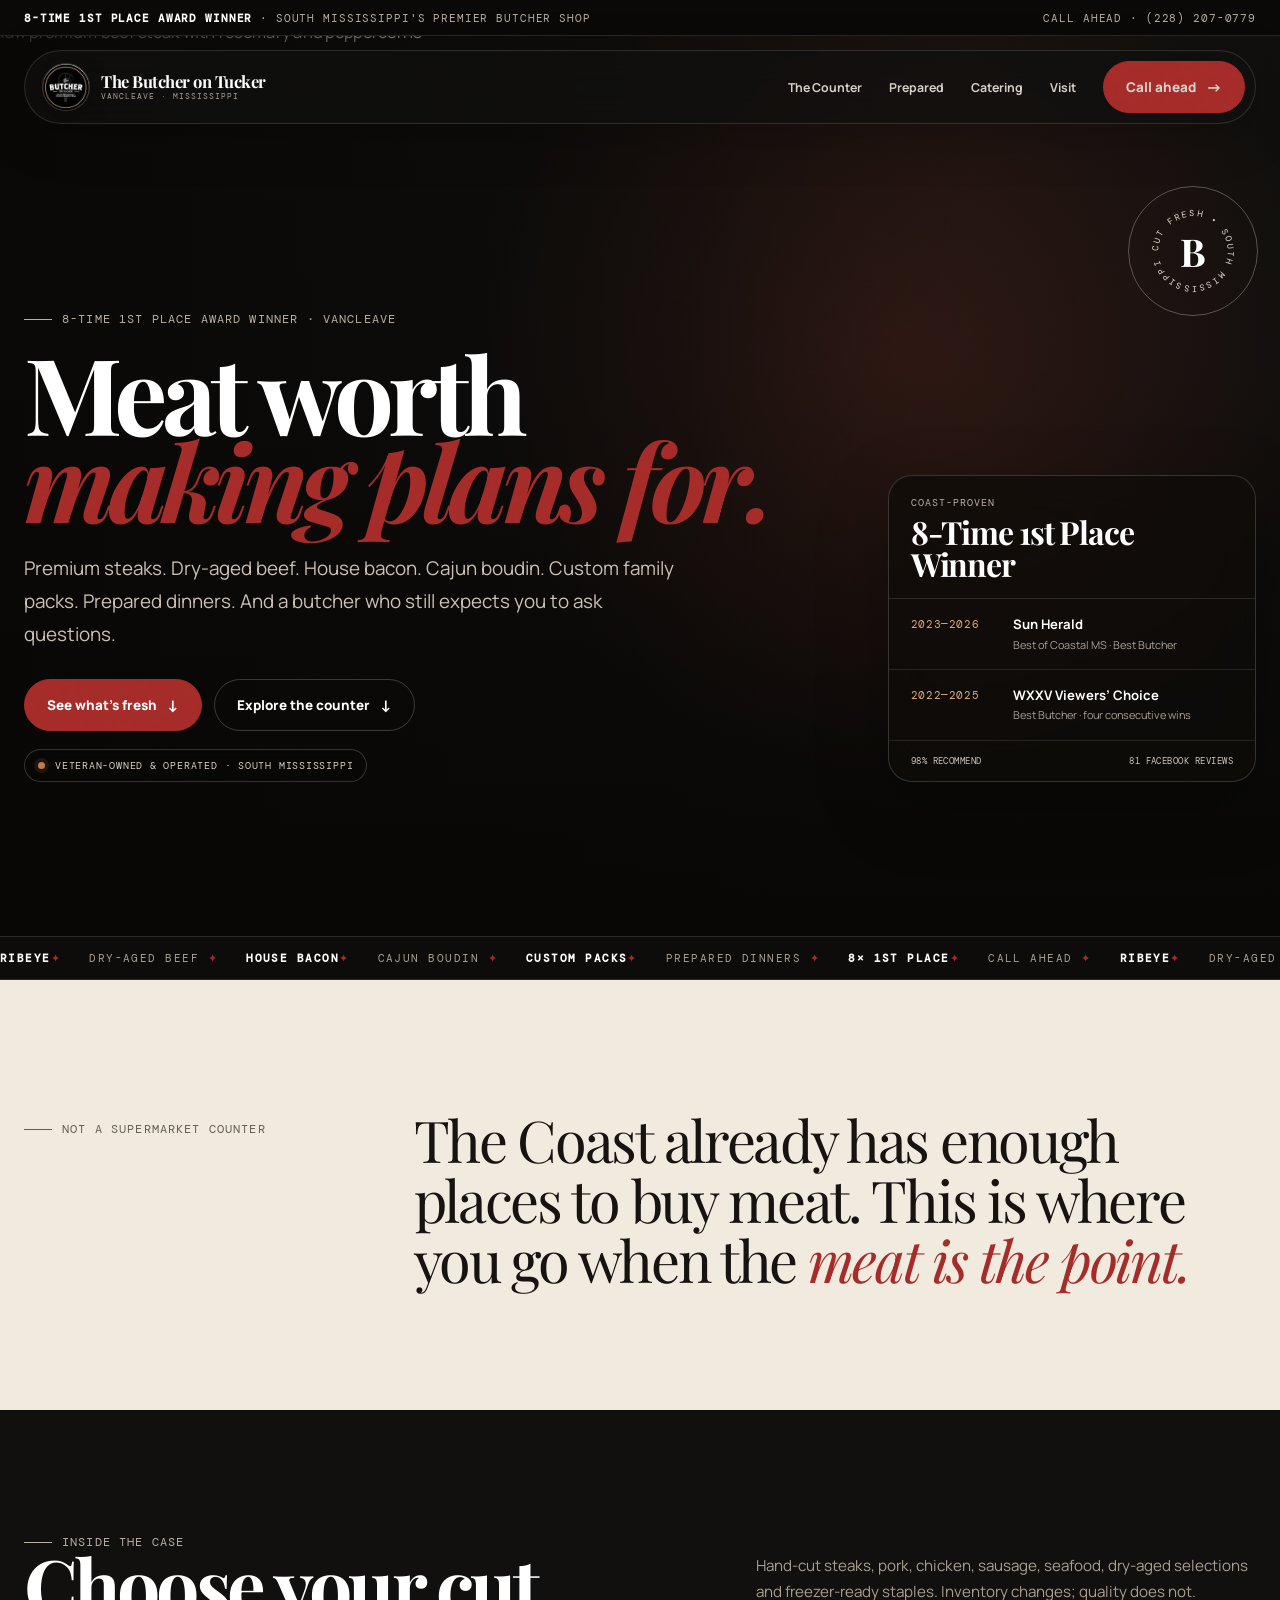
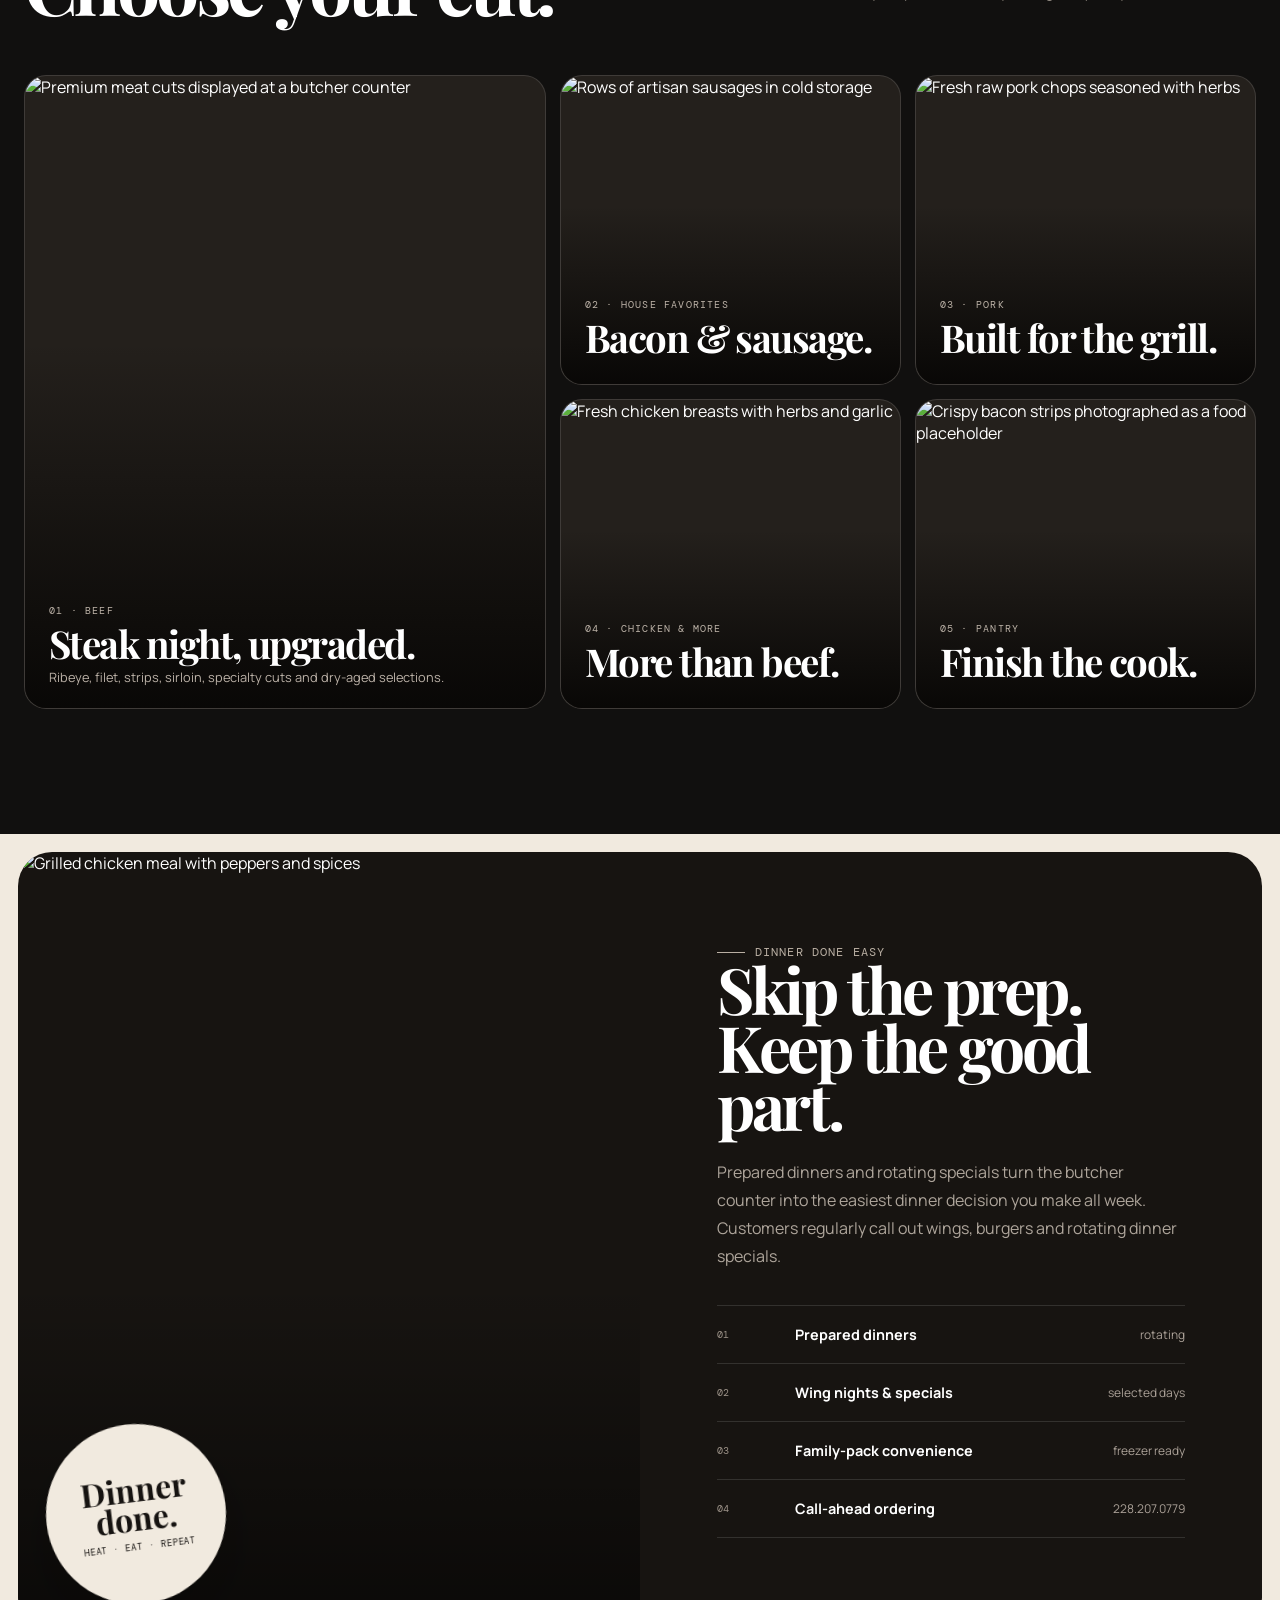
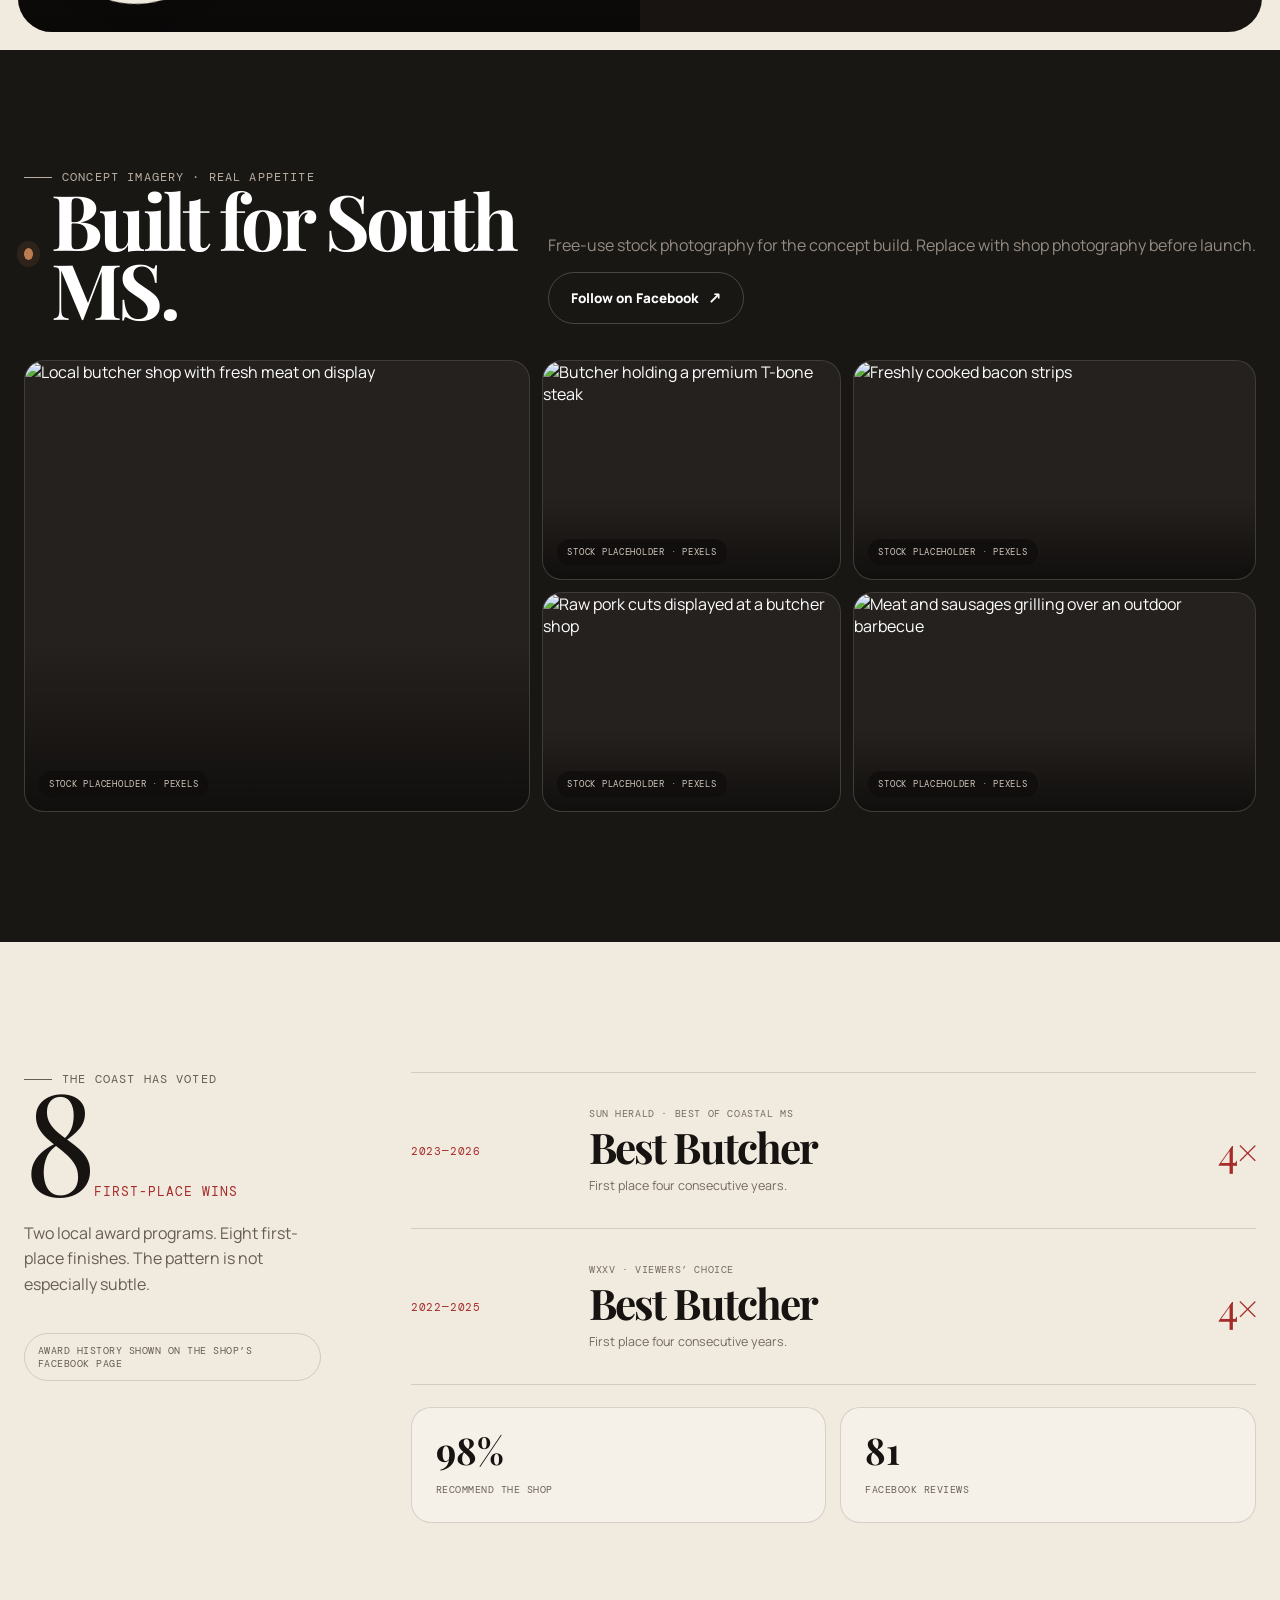
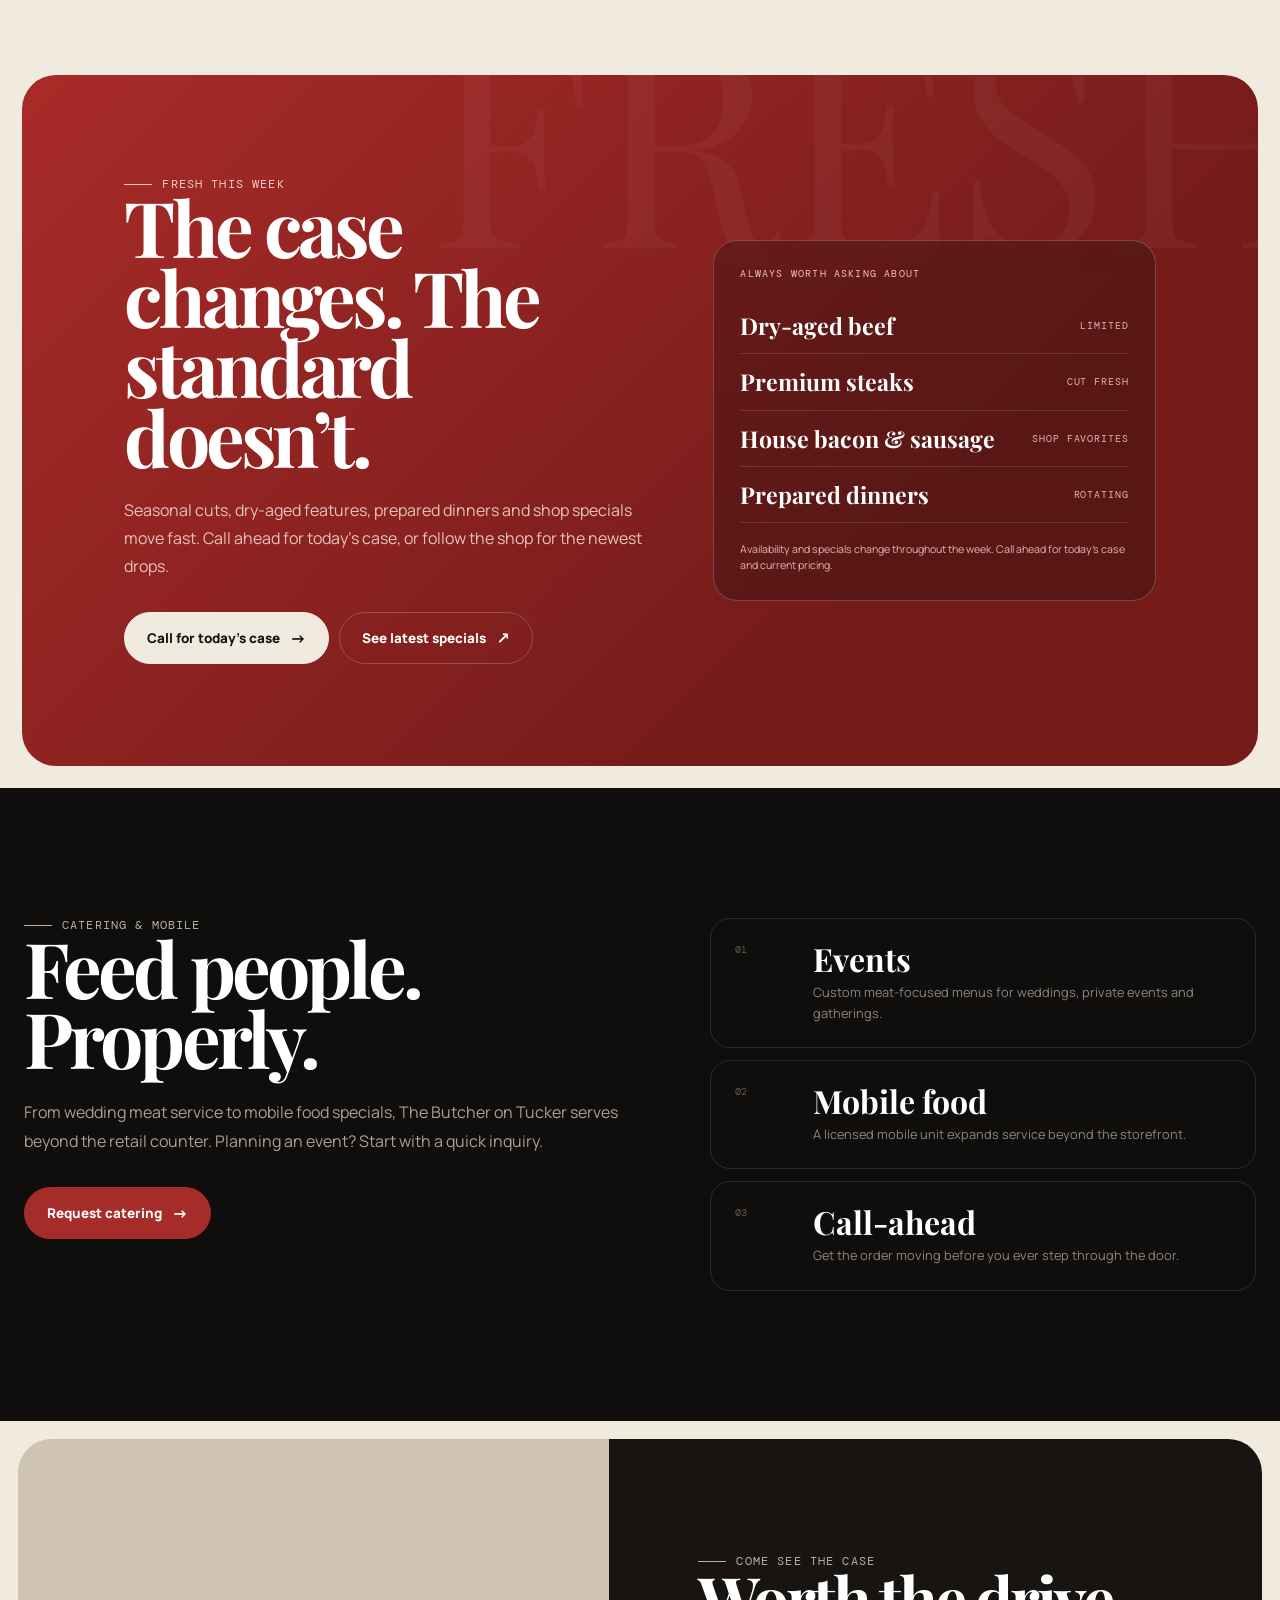
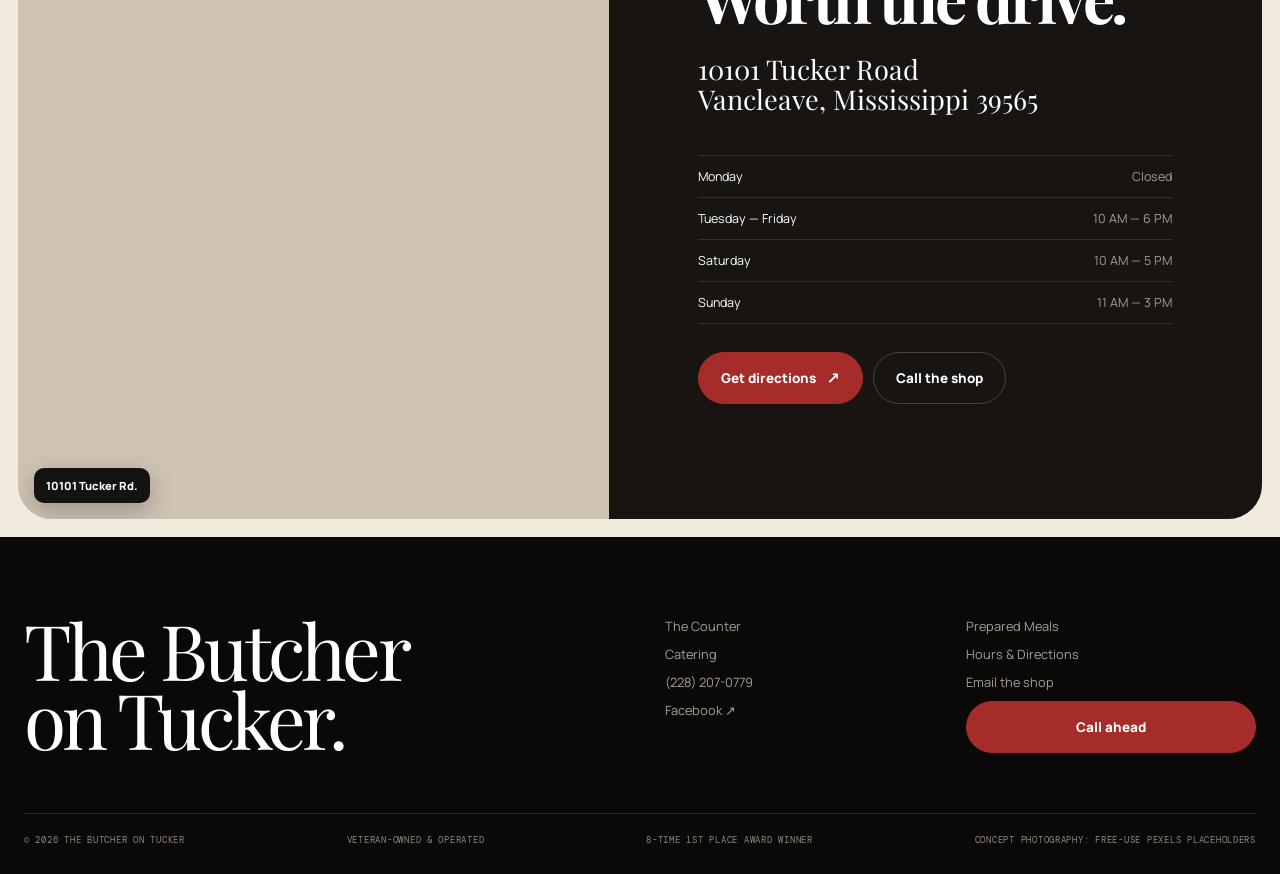
==== commit b01eeac1: "Finish brochure launch polish for GitHub Pages Add ButcherShop schema with hours, OG/Twitter/canonic" ====
--- a/index.html
+++ b/index.html
@@ -1 +1 @@
-<!DOCTYPE html><html lang="en"><head><meta charset="utf-8"/><meta content="width=device-width, initial-scale=1" name="viewport"/><meta content="The Butcher on Tucker — veteran-owned and operated, 8-time first-place award-winning butcher shop in Vancleave, Mississippi, serving premium cuts, dry-aged beef, prepared meals and catering." name="description"/><meta content="#11100f" name="theme-color"/><meta content="The Butcher on Tucker | South Mississippi’s Premier Butcher Shop" property="og:title"/><meta content="Veteran-owned and operated, 8-time first-place award-winning butcher shop serving premium cuts, dry-aged beef, prepared meals, catering and call-ahead service in Vancleave, Mississippi." property="og:description"/><meta content="website" property="og:type"/><link href="data:image/svg+xml,%3Csvg xmlns='http://www.w3.org/2000/svg' viewBox='0 0 64 64'%3E%3Crect width='64' height='64' rx='16' fill='%2311100f'/%3E%3Ctext x='32' y='44' text-anchor='middle' font-size='38' fill='%23f1eadf' font-family='Georgia'%3EB%3C/text%3E%3C/svg%3E" rel="icon"/><script type="application/ld+json">{"@context": "https://schema.org","@type": "Butcher","name": "The Butcher on Tucker","telephone": "+1-228-207-0779","email": "thebutcherontucker@gmail.com","description": "Veteran-owned and operated butcher shop serving South Mississippi.","address": {"@type": "PostalAddress","streetAddress": "10101 Tucker Road","addressLocality": "Vancleave","addressRegion": "MS","postalCode": "39565","addressCountry": "US"},"award": ["Sun Herald Best of Coastal MS Best Butcher, 2023-2026","WXXV Viewers' Choice Best Butcher, 2022-2025"]}</script><title>The Butcher on Tucker | South Mississippi's Premier Butcher Shop</title><link href="https://fonts.googleapis.com" rel="preconnect"/><link crossorigin="" href="https://fonts.gstatic.com" rel="preconnect"/><link href="https://fonts.googleapis.com/css2?family=DM+Mono:wght@400;500&amp;family=Manrope:wght@400;500;600;700;800&amp;family=Playfair+Display:ital,wght@0,700;1,700&amp;display=swap" rel="stylesheet"/><link rel="stylesheet" href="styles-a.css"/><link rel="stylesheet" href="styles-b.css"/><link href="https://images.pexels.com" rel="preconnect"/></head><body><div class="noise"></div><div class="topline"><div class="container"><span><strong>8-Time 1st Place Award Winner</strong> · South Mississippi's Premier Butcher Shop</span><a href="tel:+12282070779">Call ahead · (228) 207-0779</a></div></div><header class="nav" id="nav"><a aria-label="The Butcher on Tucker home" class="logo" href="#top"><span class="logo-mark"><img alt="The Butcher on Tucker logo" aria-hidden="true" decoding="async" src="logo.svg"/></span><span class="logo-copy"><strong>The Butcher on Tucker</strong><span>Vancleave · Mississippi</span></span></a><button aria-expanded="false" aria-label="Open navigation" class="menu"><span></span><span></span></button><nav aria-label="Primary" class="navlinks"><a href="#counter">The Counter</a><a href="#prepared">Prepared</a><a href="#catering">Catering</a><a href="#visit">Visit</a><a class="pill primary" href="tel:+12282070779">Call ahead <span class="arrow">→</span></a></nav></header><main id="top"><section class="hero"><div class="hero-fallback"></div><div class="hero-media"><img alt="Raw premium beef steak with rosemary and peppercorns" decoding="async" fetchpriority="high" loading="eager" src="https://images.pexels.com/photos/5892851/pexels-photo-5892851.jpeg?auto=compress&amp;cs=tinysrgb&amp;w=1800"/></div><div aria-hidden="true" class="hero-corner"><svg viewbox="0 0 100 100"><defs><path d="M50,50 m-36,0 a36,36 0 1,1 72,0 a36,36 0 1,1 -72,0" id="circle"></path></defs><text><textpath href="#circle">CUT FRESH • SOUTH MISSISSIPPI • </textpath></text></svg><b>B</b></div><div class="container hero-inner"><div class="hero-copy"><div class="kicker">8-time 1st place award winner · Vancleave</div><h1 class="display">Meat worth<br/><em>making plans for.</em></h1><p class="hero-sub">Premium steaks. Dry-aged beef. House bacon. Cajun boudin. Custom family packs. Prepared dinners. And a butcher who still expects you to ask questions.</p><div class="hero-actions"><a class="pill primary" href="#fresh">See what’s fresh <span class="arrow">↓</span></a><a class="pill" href="#counter">Explore the counter <span class="arrow">↓</span></a></div><div class="veteran-badge">Veteran-Owned &amp; Operated · South Mississippi</div></div><aside class="hero-aside" aria-label="Award highlights"><div class="hero-award-head"><span>Coast-proven</span><strong>8-Time 1st Place Winner</strong></div><div class="hero-award-row"><span class="year">2023—2026</span><div><b>Sun Herald</b><span>Best of Coastal MS · Best Butcher</span></div></div><div class="hero-award-row"><span class="year">2022—2025</span><div><b>WXXV Viewers’ Choice</b><span>Best Butcher · four consecutive wins</span></div></div><div class="hero-award-foot"><span>98% recommend</span><span>81 Facebook reviews</span></div></aside></div></section><div class="ticker"><div class="ticker-track"><span><b>Ribeye</b><i>✦</i></span><span>Dry-aged beef <i>✦</i></span><span><b>House bacon</b><i>✦</i></span><span>Cajun boudin <i>✦</i></span><span><b>Custom packs</b><i>✦</i></span><span>Prepared dinners <i>✦</i></span><span><b>8× 1st place</b><i>✦</i></span><span>Call ahead <i>✦</i></span><span><b>Ribeye</b><i>✦</i></span><span>Dry-aged beef <i>✦</i></span><span><b>House bacon</b><i>✦</i></span><span>Cajun boudin <i>✦</i></span><span><b>Custom packs</b><i>✦</i></span><span>Prepared dinners <i>✦</i></span><span><b>8× 1st place</b><i>✦</i></span><span>Call ahead <i>✦</i></span></div></div><section class="statement"><div class="container statement-grid"><div><div class="kicker dark">Not a supermarket counter</div></div><p class="statement-copy">The Coast already has enough places to buy meat. This is where you go when the <em>meat is the point.</em></p></div></section><section class="counter" id="counter"><div class="container"><div class="section-head"><div><div class="kicker">Inside the case</div><h2 class="h2">Choose your cut.</h2></div><p>Hand-cut steaks, pork, chicken, sausage, seafood, dry-aged selections and freezer-ready staples. Inventory changes; quality does not.</p></div><div class="cut-grid"><article class="cut-card"><img alt="Premium meat cuts displayed at a butcher counter" decoding="async" loading="eager" src="https://images.pexels.com/photos/12884549/pexels-photo-12884549.jpeg?auto=compress&amp;cs=tinysrgb&amp;w=1500"/><div class="cut-content"><span>01 · Beef</span><h3>Steak night, upgraded.</h3><p>Ribeye, filet, strips, sirloin, specialty cuts and dry-aged selections.</p></div></article><article class="cut-card"><img alt="Rows of artisan sausages in cold storage" decoding="async" loading="eager" src="https://images.pexels.com/photos/12488617/pexels-photo-12488617.jpeg?auto=compress&amp;cs=tinysrgb&amp;w=1400"/><div class="cut-content"><span>02 · House favorites</span><h3>Bacon &amp; sausage.</h3></div></article><article class="cut-card"><img alt="Fresh raw pork chops seasoned with herbs" decoding="async" loading="eager" src="https://images.pexels.com/photos/7333266/pexels-photo-7333266.jpeg?auto=compress&amp;cs=tinysrgb&amp;w=1400"/><div class="cut-content"><span>03 · Pork</span><h3>Built for the grill.</h3></div></article><article class="cut-card"><img alt="Fresh chicken breasts with herbs and garlic" decoding="async" loading="eager" src="https://images.pexels.com/photos/6107731/pexels-photo-6107731.jpeg?auto=compress&amp;cs=tinysrgb&amp;w=1400"/><div class="cut-content"><span>04 · Chicken &amp; more</span><h3>More than beef.</h3></div></article><article class="cut-card"><img alt="Crispy bacon strips photographed as a food placeholder" decoding="async" loading="eager" src="https://images.pexels.com/photos/4110366/pexels-photo-4110366.jpeg?auto=compress&amp;cs=tinysrgb&amp;w=1400"/><div class="cut-content"><span>05 · Pantry</span><h3>Finish the cook.</h3></div></article></div></div></section><section class="feature" id="prepared"><div class="feature-shell"><div class="feature-media"><img alt="Grilled chicken meal with peppers and spices" decoding="async" loading="eager" src="https://images.pexels.com/photos/18698229/pexels-photo-18698229.jpeg?auto=compress&amp;cs=tinysrgb&amp;w=1500"/><div class="feature-badge"><b>Dinner<br/>done.</b><span>heat · eat · repeat</span></div></div><div class="feature-copy"><div class="kicker">Dinner Done Easy</div><h2 class="h2">Skip the prep.<br/>Keep the good part.</h2><p>Prepared dinners and rotating specials turn the butcher counter into the easiest dinner decision you make all week. Customers regularly call out wings, burgers and rotating dinner specials.</p><div class="feature-list"><div class="feature-row"><span>01</span><strong>Prepared dinners</strong><em>rotating</em></div><div class="feature-row"><span>02</span><strong>Wing nights &amp; specials</strong><em>selected days</em></div><div class="feature-row"><span>03</span><strong>Family-pack convenience</strong><em>freezer ready</em></div><div class="feature-row"><span>04</span><strong>Call-ahead ordering</strong><em>228.207.0779</em></div></div></div></div></section><section class="social"><div class="container"><div class="social-head"><div><div class="kicker">Concept imagery · real appetite</div><div class="social-title"><span class="dot"></span><h2 class="h2">Built for South MS.</h2></div></div><div><p>Free-use stock photography for the concept build. Replace with shop photography before launch.</p><a class="pill" href="https://www.facebook.com/TheButcheronTucker" rel="noopener" target="_blank">Follow on Facebook <span class="arrow">↗</span></a></div></div><div class="photo-rail"><div class="social-card"><img alt="Local butcher shop with fresh meat on display" decoding="async" loading="eager" src="https://images.pexels.com/photos/29834275/pexels-photo-29834275.jpeg?auto=compress&amp;cs=tinysrgb&amp;w=1500"/><span class="source-chip">Stock placeholder · Pexels</span></div><div class="social-card"><img alt="Butcher holding a premium T-bone steak" decoding="async" loading="eager" src="https://images.pexels.com/photos/13279400/pexels-photo-13279400.jpeg?auto=compress&amp;cs=tinysrgb&amp;w=1400"/><span class="source-chip">Stock placeholder · Pexels</span></div><div class="social-card"><img alt="Freshly cooked bacon strips" decoding="async" loading="eager" src="https://images.pexels.com/photos/4110369/pexels-photo-4110369.jpeg?auto=compress&amp;cs=tinysrgb&amp;w=1400"/><span class="source-chip">Stock placeholder · Pexels</span></div><div class="social-card"><img alt="Raw pork cuts displayed at a butcher shop" decoding="async" loading="eager" src="https://images.pexels.com/photos/10647859/pexels-photo-10647859.jpeg?auto=compress&amp;cs=tinysrgb&amp;w=1400"/><span class="source-chip">Stock placeholder · Pexels</span></div><div class="social-card"><img alt="Meat and sausages grilling over an outdoor barbecue" decoding="async" loading="eager" src="https://images.pexels.com/photos/1857732/pexels-photo-1857732.jpeg?auto=compress&amp;cs=tinysrgb&amp;w=1400"/><span class="source-chip">Stock placeholder · Pexels</span></div></div></div></section><section class="proof" id="awards"><div class="container proof-grid"><aside class="proof-score"><div class="kicker dark">The Coast has voted</div><div class="big">8<span>first-place wins</span></div><p>Two local award programs. Eight first-place finishes. The pattern is not especially subtle.</p><div class="award-note">Award history shown on the shop’s Facebook page</div></aside><div><div class="award-list"><article class="award-card"><div class="award-date">2023—2026</div><div><span class="award-source">Sun Herald · Best of Coastal MS</span><h3>Best Butcher</h3><p>First place four consecutive years.</p></div><div class="award-count">4×</div></article><article class="award-card"><div class="award-date">2022—2025</div><div><span class="award-source">WXXV · Viewers’ Choice</span><h3>Best Butcher</h3><p>First place four consecutive years.</p></div><div class="award-count">4×</div></article></div><div class="recommend-row"><div class="recommend-card"><strong>98%</strong><span>recommend the shop</span></div><div class="recommend-card"><strong>81</strong><span>Facebook reviews</span></div></div></div></div></section><section class="fresh-section" id="fresh"><div class="fresh-shell"><div class="fresh-copy"><div class="kicker">Fresh this week</div><h2 class="h2">The case changes.The standard doesn’t.</h2><p>Seasonal cuts, dry-aged features, prepared dinners and shop specials move fast. Call ahead for today’s case, or follow the shop for the newest drops.</p><div class="fresh-actions"><a class="pill light" href="tel:+12282070779">Call for today’s case <span class="arrow">→</span></a><a class="pill" href="https://www.facebook.com/TheButcheronTucker" rel="noopener" target="_blank">See latest specials <span class="arrow">↗</span></a></div></div><div aria-label="Current butcher shop highlights" class="fresh-board"><div class="board-label">Always worth asking about</div><div class="fresh-item"><strong>Dry-aged beef</strong><span>limited</span></div><div class="fresh-item"><strong>Premium steaks</strong><span>cut fresh</span></div><div class="fresh-item"><strong>House bacon &amp; sausage</strong><span>shop favorites</span></div><div class="fresh-item"><strong>Prepared dinners</strong><span>rotating</span></div><div class="fresh-note">Availability and specials change throughout the week. Call ahead for today’s case and current pricing.</div></div></div></section><section class="catering" id="catering"><div class="container catering-grid"><div class="catering-copy"><div class="kicker">Catering &amp; mobile</div><h2 class="h2">Feed people.<br/>Properly.</h2><p>From wedding meat service to mobile food specials, The Butcher on Tucker serves beyond the retail counter. Planning an event? Start with a quick inquiry.</p><a class="pill primary" href="mailto:thebutcherontucker@gmail.com?subject=Catering%20Inquiry">Request catering <span class="arrow">→</span></a></div><div class="service-stack"><article class="service"><span class="n">01</span><div><h3>Events</h3><p>Custom meat-focused menus for weddings, private events and gatherings.</p></div></article><article class="service"><span class="n">02</span><div><h3>Mobile food</h3><p>A licensed mobile unit expands service beyond the storefront.</p></div></article><article class="service"><span class="n">03</span><div><h3>Call-ahead</h3><p>Get the order moving before you ever step through the door.</p></div></article></div></div></section><section class="visit" id="visit"><div class="visit-shell"><div class="visit-map"><div class="pin"><b>B</b></div><div class="map-label">10101 Tucker Rd.</div></div><div class="visit-copy"><div class="kicker">Come see the case</div><h2 class="h2">Worth the drive.</h2><div class="address">10101 Tucker Road<br/>Vancleave, Mississippi 39565</div><div class="hours"><div class="hour"><span>Monday</span><span>Closed</span></div><div class="hour"><span>Tuesday — Friday</span><span>10 AM — 6 PM</span></div><div class="hour"><span>Saturday</span><span>10 AM — 5 PM</span></div><div class="hour"><span>Sunday</span><span>11 AM — 3 PM</span></div></div><div class="visit-actions"><a class="pill primary" href="https://maps.apple.com/?q=The%20Butcher%20on%20Tucker&amp;address=10101%20Tucker%20Rd,%20Vancleave,%20MS%2039565" rel="noopener" target="_blank">Get directions <span class="arrow">↗</span></a><a class="pill" href="tel:+12282070779">Call the shop</a></div></div></div></section></main><footer><div class="container"><div class="footer-top"><div class="footer-big">The Butcher<br/>on Tucker.</div><div class="footer-links"><a href="#counter">The Counter</a><a href="#prepared">Prepared Meals</a><a href="#catering">Catering</a><a href="#visit">Hours &amp; Directions</a><a href="tel:+12282070779">(228) 207-0779</a><a href="mailto:thebutcherontucker@gmail.com">Email the shop</a><a href="https://www.facebook.com/TheButcheronTucker" rel="noopener" target="_blank">Facebook ↗</a><a class="pill primary" href="tel:+12282070779">Call ahead</a></div></div><div class="footer-bottom"><span>© 2026 The Butcher on Tucker</span><span>Veteran-Owned &amp; Operated</span><span>8-Time 1st Place Award Winner</span><span>Concept photography: free-use Pexels placeholders</span></div></div></footer><div class="mobile-bar"><a href="tel:+12282070779">Call shop</a><a href="#fresh" style="display:grid;place-items:center;background:var(--ox);color:#fff;font-weight:800">Today’s case</a></div><script src="script.js" defer></script></body></html>+<!DOCTYPE html><html lang="en"><head><meta charset="utf-8"/><meta content="width=device-width, initial-scale=1" name="viewport"/><meta content="The Butcher on Tucker — veteran-owned and operated, 8-time first-place award-winning butcher shop in Vancleave, Mississippi, serving premium cuts, dry-aged beef, prepared meals and catering." name="description"/><meta content="#11100f" name="theme-color"/><meta content="The Butcher on Tucker | South Mississippi’s Premier Butcher Shop" property="og:title"/><meta content="Veteran-owned and operated, 8-time first-place award-winning butcher shop serving premium cuts, dry-aged beef, prepared meals, catering and call-ahead service in Vancleave, Mississippi." property="og:description"/><meta content="website" property="og:type"/><meta content="https://jackjones0056-design.github.io/ButcheronTucker/" property="og:url"/><meta content="https://images.pexels.com/photos/5892851/pexels-photo-5892851.jpeg?auto=compress&amp;cs=tinysrgb&amp;w=1200" property="og:image"/><meta content="summary_large_image" name="twitter:card"/><meta content="The Butcher on Tucker | South Mississippi’s Premier Butcher Shop" name="twitter:title"/><meta content="Veteran-owned butcher shop in Vancleave, MS — call ahead for today’s case." name="twitter:description"/><meta content="https://images.pexels.com/photos/5892851/pexels-photo-5892851.jpeg?auto=compress&amp;cs=tinysrgb&amp;w=1200" name="twitter:image"/><link rel="canonical" href="https://jackjones0056-design.github.io/ButcheronTucker/"/><link href="data:image/svg+xml,%3Csvg xmlns='http://www.w3.org/2000/svg' viewBox='0 0 64 64'%3E%3Crect width='64' height='64' rx='16' fill='%2311100f'/%3E%3Ctext x='32' y='44' text-anchor='middle' font-size='38' fill='%23f1eadf' font-family='Georgia'%3EB%3C/text%3E%3C/svg%3E" rel="icon"/><script type="application/ld+json">{"@context":"https://schema.org","@type":"ButcherShop","name":"The Butcher on Tucker","url":"https://jackjones0056-design.github.io/ButcheronTucker/","telephone":"+1-228-207-0779","email":"thebutcherontucker@gmail.com","description":"Veteran-owned and operated butcher shop serving South Mississippi.","address":{"@type":"PostalAddress","streetAddress":"10101 Tucker Road","addressLocality":"Vancleave","addressRegion":"MS","postalCode":"39565","addressCountry":"US"},"geo":{"@type":"GeoCoordinates","latitude":30.488354,"longitude":-88.68813},"openingHoursSpecification":[{"@type":"OpeningHoursSpecification","dayOfWeek":["Tuesday","Wednesday","Thursday","Friday"],"opens":"10:00","closes":"18:00"},{"@type":"OpeningHoursSpecification","dayOfWeek":"Saturday","opens":"10:00","closes":"17:00"},{"@type":"OpeningHoursSpecification","dayOfWeek":"Sunday","opens":"11:00","closes":"15:00"}],"award":["Sun Herald Best of Coastal MS Best Butcher, 2023-2026","WXXV Viewers' Choice Best Butcher, 2022-2025"]}</script><title>The Butcher on Tucker | South Mississippi's Premier Butcher Shop</title><link href="https://fonts.googleapis.com" rel="preconnect"/><link crossorigin="" href="https://fonts.gstatic.com" rel="preconnect"/><link href="https://fonts.googleapis.com/css2?family=DM+Mono:wght@400;500&amp;family=Manrope:wght@400;500;600;700;800&amp;family=Playfair+Display:ital,wght@0,700;1,700&amp;display=swap" rel="stylesheet"/><link rel="stylesheet" href="styles-a.css"/><link rel="stylesheet" href="styles-b.css"/><link href="https://images.pexels.com" rel="preconnect"/></head><body><div class="noise"></div><div class="topline"><div class="container"><span><strong>8-Time 1st Place Award Winner</strong> · South Mississippi's Premier Butcher Shop</span><a href="tel:+12282070779">Call ahead · (228) 207-0779</a></div></div><header class="nav" id="nav"><a aria-label="The Butcher on Tucker home" class="logo" href="#top"><span class="logo-mark"><img alt="The Butcher on Tucker logo" aria-hidden="true" decoding="async" src="logo.svg"/></span><span class="logo-copy"><strong>The Butcher on Tucker</strong><span>Vancleave · Mississippi</span></span></a><button aria-expanded="false" aria-label="Open navigation" class="menu"><span></span><span></span></button><nav aria-label="Primary" class="navlinks"><a href="#counter">The Counter</a><a href="#prepared">Prepared</a><a href="#catering">Catering</a><a href="#visit">Visit</a><a class="pill primary" href="tel:+12282070779">Call ahead <span class="arrow">→</span></a></nav></header><main id="top"><section class="hero"><div class="hero-fallback"></div><div class="hero-media"><img alt="Raw premium beef steak with rosemary and peppercorns" decoding="async" fetchpriority="high" loading="eager" src="https://images.pexels.com/photos/5892851/pexels-photo-5892851.jpeg?auto=compress&amp;cs=tinysrgb&amp;w=1800"/></div><div aria-hidden="true" class="hero-corner"><svg viewbox="0 0 100 100"><defs><path d="M50,50 m-36,0 a36,36 0 1,1 72,0 a36,36 0 1,1 -72,0" id="circle"></path></defs><text><textpath href="#circle">CUT FRESH • SOUTH MISSISSIPPI • </textpath></text></svg><b>B</b></div><div class="container hero-inner"><div class="hero-copy"><div class="kicker">8-time 1st place award winner · Vancleave</div><h1 class="display">Meat worth<br/><em>making plans for.</em></h1><p class="hero-sub">Premium steaks. Dry-aged beef. House bacon. Cajun boudin. Custom family packs. Prepared dinners. And a butcher who still expects you to ask questions.</p><div class="hero-actions"><a class="pill primary" href="#fresh">See what’s fresh <span class="arrow">↓</span></a><a class="pill" href="#counter">Explore the counter <span class="arrow">↓</span></a></div><div class="veteran-badge">Veteran-Owned &amp; Operated · South Mississippi</div></div><aside class="hero-aside" aria-label="Award highlights"><div class="hero-award-head"><span>Coast-proven</span><strong>8-Time 1st Place Winner</strong></div><div class="hero-award-row"><span class="year">2023—2026</span><div><b>Sun Herald</b><span>Best of Coastal MS · Best Butcher</span></div></div><div class="hero-award-row"><span class="year">2022—2025</span><div><b>WXXV Viewers’ Choice</b><span>Best Butcher · four consecutive wins</span></div></div><div class="hero-award-foot"><span>98% recommend</span><span>81 Facebook reviews</span></div></aside></div></section><div class="ticker"><div class="ticker-track"><span><b>Ribeye</b><i>✦</i></span><span>Dry-aged beef <i>✦</i></span><span><b>House bacon</b><i>✦</i></span><span>Cajun boudin <i>✦</i></span><span><b>Custom packs</b><i>✦</i></span><span>Prepared dinners <i>✦</i></span><span><b>8× 1st place</b><i>✦</i></span><span>Call ahead <i>✦</i></span><span><b>Ribeye</b><i>✦</i></span><span>Dry-aged beef <i>✦</i></span><span><b>House bacon</b><i>✦</i></span><span>Cajun boudin <i>✦</i></span><span><b>Custom packs</b><i>✦</i></span><span>Prepared dinners <i>✦</i></span><span><b>8× 1st place</b><i>✦</i></span><span>Call ahead <i>✦</i></span></div></div><section class="statement"><div class="container statement-grid"><div><div class="kicker dark">Not a supermarket counter</div></div><p class="statement-copy">The Coast already has enough places to buy meat. This is where you go when the <em>meat is the point.</em></p></div></section><section class="counter" id="counter"><div class="container"><div class="section-head"><div><div class="kicker">Inside the case</div><h2 class="h2">Choose your cut.</h2></div><p>Hand-cut steaks, pork, chicken, sausage, seafood, dry-aged selections and freezer-ready staples. Inventory changes; quality does not.</p></div><div class="cut-grid"><article class="cut-card"><img alt="Premium meat cuts displayed at a butcher counter" decoding="async" loading="lazy" src="https://images.pexels.com/photos/12884549/pexels-photo-12884549.jpeg?auto=compress&amp;cs=tinysrgb&amp;w=1500"/><div class="cut-content"><span>01 · Beef</span><h3>Steak night, upgraded.</h3><p>Ribeye, filet, strips, sirloin, specialty cuts and dry-aged selections.</p></div></article><article class="cut-card"><img alt="Rows of artisan sausages in cold storage" decoding="async" loading="lazy" src="https://images.pexels.com/photos/12488617/pexels-photo-12488617.jpeg?auto=compress&amp;cs=tinysrgb&amp;w=1400"/><div class="cut-content"><span>02 · House favorites</span><h3>Bacon &amp; sausage.</h3></div></article><article class="cut-card"><img alt="Fresh raw pork chops seasoned with herbs" decoding="async" loading="lazy" src="https://images.pexels.com/photos/7333266/pexels-photo-7333266.jpeg?auto=compress&amp;cs=tinysrgb&amp;w=1400"/><div class="cut-content"><span>03 · Pork</span><h3>Built for the grill.</h3></div></article><article class="cut-card"><img alt="Fresh chicken breasts with herbs and garlic" decoding="async" loading="lazy" src="https://images.pexels.com/photos/6107731/pexels-photo-6107731.jpeg?auto=compress&amp;cs=tinysrgb&amp;w=1400"/><div class="cut-content"><span>04 · Chicken &amp; more</span><h3>More than beef.</h3></div></article><article class="cut-card"><img alt="Crispy bacon strips photographed as a food placeholder" decoding="async" loading="lazy" src="https://images.pexels.com/photos/4110366/pexels-photo-4110366.jpeg?auto=compress&amp;cs=tinysrgb&amp;w=1400"/><div class="cut-content"><span>05 · Pantry</span><h3>Finish the cook.</h3></div></article></div></div></section><section class="feature" id="prepared"><div class="feature-shell"><div class="feature-media"><img alt="Grilled chicken meal with peppers and spices" decoding="async" loading="lazy" src="https://images.pexels.com/photos/18698229/pexels-photo-18698229.jpeg?auto=compress&amp;cs=tinysrgb&amp;w=1500"/><div class="feature-badge"><b>Dinner<br/>done.</b><span>heat · eat · repeat</span></div></div><div class="feature-copy"><div class="kicker">Dinner Done Easy</div><h2 class="h2">Skip the prep.<br/>Keep the good part.</h2><p>Prepared dinners and rotating specials turn the butcher counter into the easiest dinner decision you make all week. Customers regularly call out wings, burgers and rotating dinner specials.</p><div class="feature-list"><div class="feature-row"><span>01</span><strong>Prepared dinners</strong><em>rotating</em></div><div class="feature-row"><span>02</span><strong>Wing nights &amp; specials</strong><em>selected days</em></div><div class="feature-row"><span>03</span><strong>Family-pack convenience</strong><em>freezer ready</em></div><div class="feature-row"><span>04</span><strong>Call-ahead ordering</strong><em>228.207.0779</em></div></div></div></div></section><section class="social"><div class="container"><div class="social-head"><div><div class="kicker">Concept imagery · real appetite</div><div class="social-title"><span class="dot"></span><h2 class="h2">Built for South MS.</h2></div></div><div><p>Free-use stock photography for the concept build. Replace with shop photography before launch.</p><a class="pill" href="https://www.facebook.com/TheButcheronTucker" rel="noopener" target="_blank">Follow on Facebook <span class="arrow">↗</span></a></div></div><div class="photo-rail"><div class="social-card"><img alt="Local butcher shop with fresh meat on display" decoding="async" loading="lazy" src="https://images.pexels.com/photos/29834275/pexels-photo-29834275.jpeg?auto=compress&amp;cs=tinysrgb&amp;w=1500"/><span class="source-chip">Stock placeholder · Pexels</span></div><div class="social-card"><img alt="Butcher holding a premium T-bone steak" decoding="async" loading="lazy" src="https://images.pexels.com/photos/13279400/pexels-photo-13279400.jpeg?auto=compress&amp;cs=tinysrgb&amp;w=1400"/><span class="source-chip">Stock placeholder · Pexels</span></div><div class="social-card"><img alt="Freshly cooked bacon strips" decoding="async" loading="lazy" src="https://images.pexels.com/photos/4110369/pexels-photo-4110369.jpeg?auto=compress&amp;cs=tinysrgb&amp;w=1400"/><span class="source-chip">Stock placeholder · Pexels</span></div><div class="social-card"><img alt="Raw pork cuts displayed at a butcher shop" decoding="async" loading="lazy" src="https://images.pexels.com/photos/10647859/pexels-photo-10647859.jpeg?auto=compress&amp;cs=tinysrgb&amp;w=1400"/><span class="source-chip">Stock placeholder · Pexels</span></div><div class="social-card"><img alt="Meat and sausages grilling over an outdoor barbecue" decoding="async" loading="lazy" src="https://images.pexels.com/photos/1857732/pexels-photo-1857732.jpeg?auto=compress&amp;cs=tinysrgb&amp;w=1400"/><span class="source-chip">Stock placeholder · Pexels</span></div></div></div></section><section class="proof" id="awards"><div class="container proof-grid"><aside class="proof-score"><div class="kicker dark">The Coast has voted</div><div class="big">8<span>first-place wins</span></div><p>Two local award programs. Eight first-place finishes. The pattern is not especially subtle.</p><div class="award-note">Award history shown on the shop’s Facebook page</div></aside><div><div class="award-list"><article class="award-card"><div class="award-date">2023—2026</div><div><span class="award-source">Sun Herald · Best of Coastal MS</span><h3>Best Butcher</h3><p>First place four consecutive years.</p></div><div class="award-count">4×</div></article><article class="award-card"><div class="award-date">2022—2025</div><div><span class="award-source">WXXV · Viewers’ Choice</span><h3>Best Butcher</h3><p>First place four consecutive years.</p></div><div class="award-count">4×</div></article></div><div class="recommend-row"><div class="recommend-card"><strong>98%</strong><span>recommend the shop</span></div><div class="recommend-card"><strong>81</strong><span>Facebook reviews</span></div></div></div></div></section><section class="fresh-section" id="fresh"><div class="fresh-shell"><div class="fresh-copy"><div class="kicker">Fresh this week</div><h2 class="h2">The case changes. The standard doesn’t.</h2><p>Seasonal cuts, dry-aged features, prepared dinners and shop specials move fast. Call ahead for today’s case, or follow the shop for the newest drops.</p><div class="fresh-actions"><a class="pill light" href="tel:+12282070779">Call for today’s case <span class="arrow">→</span></a><a class="pill" href="https://www.facebook.com/TheButcheronTucker" rel="noopener" target="_blank">See latest specials <span class="arrow">↗</span></a></div></div><div aria-label="Current butcher shop highlights" class="fresh-board"><div class="board-label">Always worth asking about</div><div class="fresh-item"><strong>Dry-aged beef</strong><span>limited</span></div><div class="fresh-item"><strong>Premium steaks</strong><span>cut fresh</span></div><div class="fresh-item"><strong>House bacon &amp; sausage</strong><span>shop favorites</span></div><div class="fresh-item"><strong>Prepared dinners</strong><span>rotating</span></div><div class="fresh-note">Availability and specials change throughout the week. Call ahead for today’s case and current pricing.</div></div></div></section><section class="catering" id="catering"><div class="container catering-grid"><div class="catering-copy"><div class="kicker">Catering &amp; mobile</div><h2 class="h2">Feed people.<br/>Properly.</h2><p>From wedding meat service to mobile food specials, The Butcher on Tucker serves beyond the retail counter. Planning an event? Start with a quick inquiry.</p><a class="pill primary" href="mailto:thebutcherontucker@gmail.com?subject=Catering%20Inquiry">Request catering <span class="arrow">→</span></a></div><div class="service-stack"><article class="service"><span class="n">01</span><div><h3>Events</h3><p>Custom meat-focused menus for weddings, private events and gatherings.</p></div></article><article class="service"><span class="n">02</span><div><h3>Mobile food</h3><p>A licensed mobile unit expands service beyond the storefront.</p></div></article><article class="service"><span class="n">03</span><div><h3>Call-ahead</h3><p>Get the order moving before you ever step through the door.</p></div></article></div></div></section><section class="visit" id="visit"><div class="visit-shell"><div class="visit-map"><iframe title="Map to The Butcher on Tucker in Vancleave, MS" loading="lazy" referrerpolicy="no-referrer-when-downgrade" allowfullscreen="" src="https://maps.google.com/maps?q=10101%20Tucker%20Rd%2C%20Vancleave%2C%20MS%2039565&amp;z=15&amp;output=embed"></iframe><div class="map-label">10101 Tucker Rd.</div></div><div class="visit-copy"><div class="kicker">Come see the case</div><h2 class="h2">Worth the drive.</h2><div class="address">10101 Tucker Road<br/>Vancleave, Mississippi 39565</div><div class="hours"><div class="hour"><span>Monday</span><span>Closed</span></div><div class="hour"><span>Tuesday — Friday</span><span>10 AM — 6 PM</span></div><div class="hour"><span>Saturday</span><span>10 AM — 5 PM</span></div><div class="hour"><span>Sunday</span><span>11 AM — 3 PM</span></div></div><div class="visit-actions"><a class="pill primary" href="https://maps.apple.com/?q=The%20Butcher%20on%20Tucker&amp;address=10101%20Tucker%20Rd,%20Vancleave,%20MS%2039565" rel="noopener" target="_blank">Get directions <span class="arrow">↗</span></a><a class="pill" href="tel:+12282070779">Call the shop</a></div></div></div></section></main><footer><div class="container"><div class="footer-top"><div class="footer-big">The Butcher<br/>on Tucker.</div><div class="footer-links"><a href="#counter">The Counter</a><a href="#prepared">Prepared Meals</a><a href="#catering">Catering</a><a href="#visit">Hours &amp; Directions</a><a href="tel:+12282070779">(228) 207-0779</a><a href="mailto:thebutcherontucker@gmail.com">Email the shop</a><a href="https://www.facebook.com/TheButcheronTucker" rel="noopener" target="_blank">Facebook ↗</a><a class="pill primary" href="tel:+12282070779">Call ahead</a></div></div><div class="footer-bottom"><span>© 2026 The Butcher on Tucker</span><span>Veteran-Owned &amp; Operated</span><span>8-Time 1st Place Award Winner</span><span>Concept photography: free-use Pexels placeholders</span></div></div></footer><div class="mobile-bar"><a href="tel:+12282070779">Call shop</a><a href="#fresh" style="display:grid;place-items:center;background:var(--ox);color:#fff;font-weight:800">Today’s case</a></div><script src="script.js" defer></script></body></html>
--- a/styles-b.css
+++ b/styles-b.css
@@ -1 +1 @@
-.social{padding:120px 0 130px;background:#191714}.social-head{display:grid;grid-template-columns:1fr auto;gap:30px;align-items:end;margin-bottom:36px}.social-title{display:flex;align-items:center;gap:18px}.social-title .dot{width:12px;height:12px;border-radius:50%;background:var(--copper);box-shadow:0 0 0 7px rgba(187,124,79,.12)}.social p{color:#948b82}.photo-rail{display:grid;grid-template-columns:repeat(12,1fr);grid-auto-rows:220px;gap:12px}.social-card{position:relative;overflow:hidden;border-radius:20px;border:1px solid var(--line);background:#25211e}.social-card:nth-child(1){grid-column:span 5;grid-row:span 2}.social-card:nth-child(2){grid-column:span 3}.social-card:nth-child(3){grid-column:span 4}.social-card:nth-child(4){grid-column:span 3}.social-card:nth-child(5){grid-column:span 4}.social-card img{transition:.7s;filter:saturate(.9) contrast(1.04)}.social-card:hover img{transform:scale(1.05)}.social-card:after{content:"";position:absolute;inset:0;background:linear-gradient(180deg,transparent 62%,rgba(0,0,0,.55))}.source-chip{position:absolute;z-index:2;left:14px;bottom:14px;padding:7px 10px;border-radius:999px;background:rgba(15,13,12,.68);backdrop-filter:blur(10px);font-family:var(--mono);font-size:.58rem;letter-spacing:.08em;text-transform:uppercase;color:#d2c9bf}.proof{padding:130px 0;background:var(--paper);color:var(--ink)}.proof-grid{display:grid;grid-template-columns:.52fr 1.48fr;gap:90px}.proof-score{position:sticky;top:130px;height:max-content}.proof-score .big{font-family:var(--serif);font-size:clamp(6rem,11vw,11rem);line-height:.72;letter-spacing:-.08em;color:var(--ink)}.proof-score .big span{font-family:var(--mono);font-size:.8rem;letter-spacing:.08em;text-transform:uppercase;color:var(--ox);margin-left:8px}.proof-score p{color:#675d54;max-width:330px;line-height:1.6;margin-top:24px}.award-note{display:inline-flex;align-items:center;gap:8px;margin-top:20px;padding:10px 13px;border:1px solid var(--line-dark);border-radius:999px;font-family:var(--mono);font-size:.61rem;letter-spacing:.05em;text-transform:uppercase;color:#675d54}.award-list{border-top:1px solid var(--line-dark)}.award-card{display:grid;grid-template-columns:150px 1fr 80px;gap:28px;align-items:center;padding:34px 0;border-bottom:1px solid var(--line-dark)}.award-date{font-family:var(--mono);font-size:.7rem;letter-spacing:.07em;color:var(--ox)}.award-source{display:block;font-family:var(--mono);font-size:.62rem;letter-spacing:.06em;text-transform:uppercase;color:#766b61;margin-bottom:8px}.award-card h3{font-family:var(--serif);font-size:clamp(2rem,3.3vw,3.8rem);line-height:.92;letter-spacing:-.045em;margin:0}.award-card p{font-size:.78rem;color:#74695f;margin:10px 0 0}.award-count{font-family:var(--serif);font-size:2.6rem;letter-spacing:-.05em;text-align:right;color:var(--ox)}.recommend-row{display:grid;grid-template-columns:1fr 1fr;gap:14px;margin-top:22px}.recommend-card{padding:24px;border:1px solid var(--line-dark);border-radius:20px;background:rgba(255,255,255,.28)}.recommend-card strong{display:block;font-family:var(--serif);font-size:2.3rem;line-height:1;margin-bottom:7px}.recommend-card span{font-family:var(--mono);font-size:.62rem;letter-spacing:.05em;text-transform:uppercase;color:#6d6259}.fresh-section{padding:22px;background:var(--paper)}.fresh-shell{border-radius:34px;background:linear-gradient(135deg,#a92b28,#751c1b 70%);padding:clamp(55px,8vw,110px);display:grid;grid-template-columns:1.08fr .92fr;gap:70px;align-items:center;overflow:hidden;position:relative}.fresh-shell:before{content:"FRESH";position:absolute;right:-70px;top:-90px;font-family:var(--serif);font-size:18rem;line-height:1;color:rgba(255,255,255,.035)}.fresh-copy{position:relative;z-index:2}.fresh-copy .kicker{color:#f0c9c4}.fresh-copy .h2{max-width:800px}.fresh-copy p{max-width:620px;color:#e7c3bd;line-height:1.75;margin:24px 0 32px}.fresh-actions{display:flex;gap:10px;flex-wrap:wrap}.fresh-board{position:relative;z-index:2;border:1px solid rgba(255,255,255,.2);border-radius:24px;background:rgba(24,14,13,.3);backdrop-filter:blur(14px);padding:26px}.fresh-board .board-label{font-family:var(--mono);font-size:.62rem;letter-spacing:.12em;text-transform:uppercase;color:#efc3bd;margin-bottom:18px}.fresh-item{display:grid;grid-template-columns:1fr auto;gap:18px;align-items:center;padding:16px 0;border-bottom:1px solid rgba(255,255,255,.13)}.fresh-item:last-child{border-bottom:0}.fresh-item strong{font-family:var(--serif);font-size:1.45rem;line-height:1}.fresh-item span{font-family:var(--mono);font-size:.61rem;text-transform:uppercase;letter-spacing:.09em;color:#e1b4ae}.fresh-note{font-size:.66rem;color:#e4b7b2;margin-top:18px;line-height:1.55}.catering{padding:130px 0;background:#0f0e0d}.catering-grid{display:grid;grid-template-columns:1fr .9fr;gap:80px;align-items:start}.catering-copy p{color:#a9a096;line-height:1.8;max-width:600px;margin:25px 0 32px}.service-stack{display:grid;gap:12px}.service{border:1px solid var(--line);border-radius:20px;padding:24px;display:grid;grid-template-columns:58px 1fr;gap:20px;transition:.25s}.service:hover{background:#171513;transform:translateX(5px)}.service .n{font-family:var(--mono);color:#645c55;font-size:.65rem}.service h3{font-family:var(--serif);font-size:2rem;line-height:1;margin:0 0 7px}.service p{margin:0;color:#8e857d;font-size:.8rem;line-height:1.6}.visit{background:var(--paper);color:var(--ink);padding:18px}.visit-shell{min-height:680px;border-radius:34px;overflow:hidden;display:grid;grid-template-columns:.95fr 1.05fr;background:#d8cbbd}.visit-map{position:relative;background:radial-gradient(circle at 55% 45%,#eee2d1 0 10%,transparent 11%),linear-gradient(30deg,transparent 0 46%,rgba(255,255,255,.5) 47% 51%,transparent 52%),linear-gradient(110deg,#d6c8b7,#b5aa9c);overflow:hidden}.visit-map:before,.visit-map:after{content:"";position:absolute;background:rgba(248,242,233,.78);box-shadow:0 0 0 1px rgba(22,19,17,.08)}.visit-map:before{width:130%;height:62px;left:-20%;top:44%;transform:rotate(-9deg)}.visit-map:after{width:54px;height:130%;left:60%;top:-15%;transform:rotate(16deg)}.pin{position:absolute;z-index:2;left:56%;top:42%;width:74px;height:74px;border-radius:50% 50% 50% 10%;background:var(--ox);transform:rotate(-45deg);display:grid;place-items:center;box-shadow:0 16px 30px rgba(80,34,25,.25)}.pin b{transform:rotate(45deg);color:#fff;font-family:var(--serif);font-size:2rem}.map-label{position:absolute;z-index:2;left:calc(56% + 72px);top:calc(42% + 10px);background:#151311;color:white;border-radius:10px;padding:10px 12px;font-size:.7rem;font-weight:800}.visit-copy{background:#171411;color:#fff;padding:clamp(50px,7vw,100px);display:flex;flex-direction:column;justify-content:center}.visit-copy .h2{font-size:clamp(3.1rem,5vw,6rem)}.address{font-family:var(--serif);font-size:1.7rem;line-height:1.1;margin:28px 0}.hours{margin:12px 0 28px;border-top:1px solid var(--line)}.hour{display:grid;grid-template-columns:1fr auto;padding:12px 0;border-bottom:1px solid var(--line);font-size:.78rem}.hour span:last-child{color:#a69c92}.visit-actions{display:flex;gap:10px;flex-wrap:wrap}footer{padding:78px 0 28px;background:#0a0908}.footer-top{display:grid;grid-template-columns:1fr 1fr;gap:50px;align-items:end}.footer-big{font-family:var(--serif);font-size:clamp(3rem,6vw,6.5rem);letter-spacing:-.05em;line-height:.9}.footer-links{display:grid;grid-template-columns:repeat(2,1fr);gap:10px;font-size:.8rem;color:#a79f96}.footer-links a:hover{color:#fff}.footer-bottom{margin-top:60px;padding-top:20px;border-top:1px solid var(--line);display:flex;justify-content:space-between;gap:20px;color:#8f877f;font-family:var(--mono);font-size:.58rem;text-transform:uppercase;letter-spacing:.08em}.mobile-bar{display:none}@media(max-width:1050px){.navlinks a{display:none}.menu{display:block}.navlinks.open{position:absolute;left:0;right:0;top:calc(100% + 10px);display:flex;flex-direction:column;align-items:stretch;background:#141210;border:1px solid var(--line);border-radius:24px;padding:20px}.navlinks.open a{display:block;padding:9px}.navlinks.open .pill{display:flex}.hero-inner,.statement-grid,.proof-grid,.fresh-shell,.catering-grid,.footer-top{grid-template-columns:1fr}.hero-aside{max-width:560px}.hero-corner{display:none}.cut-grid{grid-template-columns:1fr 1fr}.cut-card:first-child{grid-column:span 2;grid-row:span 1}.feature-shell{grid-template-columns:1fr}.feature-media{min-height:580px}.photo-rail{grid-template-columns:repeat(2,1fr);grid-auto-rows:280px}.social-card,.social-card:nth-child(n){grid-column:span 1;grid-row:span 1}.social-card:first-child{grid-column:span 2}.proof-score{position:static}.visit-shell{grid-template-columns:1fr}.visit-map{min-height:430px}}@media(max-width:700px){body{padding-bottom:67px}.container{width:min(100% - 30px,1500px)}.topline{display:none}.nav{top:12px;left:12px;right:12px}.nav.scrolled{top:12px}.navlinks .pill{height:44px;padding:0 14px}.navlinks:not(.open) .pill{display:none}.logo-copy span{display:none}.hero{padding-top:130px;min-height:max(720px,100svh);align-items:end}.hero-inner{gap:36px}.display{font-size:clamp(3.5rem,18vw,6rem);line-height:.85}.hero-sub{font-size:.94rem}.hero-actions .pill{width:100%}.hero-aside{width:100%;max-width:none}.hero-award-row{grid-template-columns:82px 1fr;padding:16px 18px}.hero-award-head{padding:18px}.hero-award-foot{padding:13px 18px}.statement{padding:85px 0}.statement-grid{gap:28px}.counter,.social,.proof,.catering{padding:90px 0}.section-head,.social-head{display:block}.section-head p{margin-top:24px}.cut-grid{grid-template-columns:1fr;grid-auto-rows:320px}.cut-card:first-child{grid-column:auto}.feature{padding:8px}.feature-shell{border-radius:24px}.feature-media{min-height:440px}.feature-copy{padding:48px 24px}.feature-badge{width:140px;bottom:18px;left:18px}.photo-rail{grid-template-columns:1fr;grid-auto-rows:340px}.social-card,.social-card:nth-child(n),.social-card:first-child{grid-column:auto}.review{grid-template-columns:1fr;gap:12px}.fresh-section,.visit{padding:8px}.fresh-shell,.visit-shell{border-radius:24px}.fresh-shell{padding:50px 24px;gap:45px}.catering-grid{gap:50px}.visit-map{min-height:360px}.visit-copy{padding:52px 24px}.footer-bottom{flex-direction:column}.award-card{grid-template-columns:1fr auto;gap:10px 18px;padding:27px 0}.award-date{grid-column:1/-1}.award-count{grid-column:2;grid-row:2;text-align:right}.award-card>div:nth-child(2){grid-column:1}.recommend-row{grid-template-columns:1fr 1fr}.proof-score .big span{display:block;margin:14px 0 0;font-size:.68rem}.mobile-bar{position:fixed;z-index:90;left:0;right:0;bottom:0;display:grid;grid-template-columns:1fr 1fr;background:#0b0a09;border-top:1px solid var(--line)}.mobile-bar a,.mobile-bar button{height:67px;border:0;color:#fff;background:transparent;font-weight:800}.mobile-bar button{background:var(--ox)}}@media(prefers-reduced-motion:reduce){*{scroll-behavior:auto!important;animation:none!important;transition:none!important}}+.social{padding:120px 0 130px;background:#191714}.social-head{display:grid;grid-template-columns:1fr auto;gap:30px;align-items:end;margin-bottom:36px}.social-title{display:flex;align-items:center;gap:18px}.social-title .dot{width:12px;height:12px;border-radius:50%;background:var(--copper);box-shadow:0 0 0 7px rgba(187,124,79,.12)}.social p{color:#948b82}.photo-rail{display:grid;grid-template-columns:repeat(12,1fr);grid-auto-rows:220px;gap:12px}.social-card{position:relative;overflow:hidden;border-radius:20px;border:1px solid var(--line);background:#25211e}.social-card:nth-child(1){grid-column:span 5;grid-row:span 2}.social-card:nth-child(2){grid-column:span 3}.social-card:nth-child(3){grid-column:span 4}.social-card:nth-child(4){grid-column:span 3}.social-card:nth-child(5){grid-column:span 4}.social-card img{transition:.7s;filter:saturate(.9) contrast(1.04)}.social-card:hover img{transform:scale(1.05)}.social-card:after{content:"";position:absolute;inset:0;background:linear-gradient(180deg,transparent 62%,rgba(0,0,0,.55))}.source-chip{position:absolute;z-index:2;left:14px;bottom:14px;padding:7px 10px;border-radius:999px;background:rgba(15,13,12,.68);backdrop-filter:blur(10px);font-family:var(--mono);font-size:.58rem;letter-spacing:.08em;text-transform:uppercase;color:#d2c9bf}.proof{padding:130px 0;background:var(--paper);color:var(--ink)}.proof-grid{display:grid;grid-template-columns:.52fr 1.48fr;gap:90px}.proof-score{position:sticky;top:130px;height:max-content}.proof-score .big{font-family:var(--serif);font-size:clamp(6rem,11vw,11rem);line-height:.72;letter-spacing:-.08em;color:var(--ink)}.proof-score .big span{font-family:var(--mono);font-size:.8rem;letter-spacing:.08em;text-transform:uppercase;color:var(--ox);margin-left:8px}.proof-score p{color:#675d54;max-width:330px;line-height:1.6;margin-top:24px}.award-note{display:inline-flex;align-items:center;gap:8px;margin-top:20px;padding:10px 13px;border:1px solid var(--line-dark);border-radius:999px;font-family:var(--mono);font-size:.61rem;letter-spacing:.05em;text-transform:uppercase;color:#675d54}.award-list{border-top:1px solid var(--line-dark)}.award-card{display:grid;grid-template-columns:150px 1fr 80px;gap:28px;align-items:center;padding:34px 0;border-bottom:1px solid var(--line-dark)}.award-date{font-family:var(--mono);font-size:.7rem;letter-spacing:.07em;color:var(--ox)}.award-source{display:block;font-family:var(--mono);font-size:.62rem;letter-spacing:.06em;text-transform:uppercase;color:#766b61;margin-bottom:8px}.award-card h3{font-family:var(--serif);font-size:clamp(2rem,3.3vw,3.8rem);line-height:.92;letter-spacing:-.045em;margin:0}.award-card p{font-size:.78rem;color:#74695f;margin:10px 0 0}.award-count{font-family:var(--serif);font-size:2.6rem;letter-spacing:-.05em;text-align:right;color:var(--ox)}.recommend-row{display:grid;grid-template-columns:1fr 1fr;gap:14px;margin-top:22px}.recommend-card{padding:24px;border:1px solid var(--line-dark);border-radius:20px;background:rgba(255,255,255,.28)}.recommend-card strong{display:block;font-family:var(--serif);font-size:2.3rem;line-height:1;margin-bottom:7px}.recommend-card span{font-family:var(--mono);font-size:.62rem;letter-spacing:.05em;text-transform:uppercase;color:#6d6259}.fresh-section{padding:22px;background:var(--paper)}.fresh-shell{border-radius:34px;background:linear-gradient(135deg,#a92b28,#751c1b 70%);padding:clamp(55px,8vw,110px);display:grid;grid-template-columns:1.08fr .92fr;gap:70px;align-items:center;overflow:hidden;position:relative}.fresh-shell:before{content:"FRESH";position:absolute;right:-70px;top:-90px;font-family:var(--serif);font-size:18rem;line-height:1;color:rgba(255,255,255,.035)}.fresh-copy{position:relative;z-index:2}.fresh-copy .kicker{color:#f0c9c4}.fresh-copy .h2{max-width:800px}.fresh-copy p{max-width:620px;color:#e7c3bd;line-height:1.75;margin:24px 0 32px}.fresh-actions{display:flex;gap:10px;flex-wrap:wrap}.fresh-board{position:relative;z-index:2;border:1px solid rgba(255,255,255,.2);border-radius:24px;background:rgba(24,14,13,.3);backdrop-filter:blur(14px);padding:26px}.fresh-board .board-label{font-family:var(--mono);font-size:.62rem;letter-spacing:.12em;text-transform:uppercase;color:#efc3bd;margin-bottom:18px}.fresh-item{display:grid;grid-template-columns:1fr auto;gap:18px;align-items:center;padding:16px 0;border-bottom:1px solid rgba(255,255,255,.13)}.fresh-item:last-child{border-bottom:0}.fresh-item strong{font-family:var(--serif);font-size:1.45rem;line-height:1}.fresh-item span{font-family:var(--mono);font-size:.61rem;text-transform:uppercase;letter-spacing:.09em;color:#e1b4ae}.fresh-note{font-size:.66rem;color:#e4b7b2;margin-top:18px;line-height:1.55}.catering{padding:130px 0;background:#0f0e0d}.catering-grid{display:grid;grid-template-columns:1fr .9fr;gap:80px;align-items:start}.catering-copy p{color:#a9a096;line-height:1.8;max-width:600px;margin:25px 0 32px}.service-stack{display:grid;gap:12px}.service{border:1px solid var(--line);border-radius:20px;padding:24px;display:grid;grid-template-columns:58px 1fr;gap:20px;transition:.25s}.service:hover{background:#171513;transform:translateX(5px)}.service .n{font-family:var(--mono);color:#645c55;font-size:.65rem}.service h3{font-family:var(--serif);font-size:2rem;line-height:1;margin:0 0 7px}.service p{margin:0;color:#8e857d;font-size:.8rem;line-height:1.6}.visit{background:var(--paper);color:var(--ink);padding:18px}.visit-shell{min-height:680px;border-radius:34px;overflow:hidden;display:grid;grid-template-columns:.95fr 1.05fr;background:#d8cbbd}.visit-map{position:relative;background:#cfc3b4;overflow:hidden;min-height:430px}.visit-map iframe{position:absolute;inset:0;width:100%;height:100%;border:0;filter:grayscale(.15) contrast(1.05) saturate(.9)}.visit-map:before,.visit-map:after,.pin{display:none}.pin-unused{position:absolute;z-index:2;left:56%;top:42%;width:74px;height:74px;border-radius:50% 50% 50% 10%;background:var(--ox);transform:rotate(-45deg);display:grid;place-items:center;box-shadow:0 16px 30px rgba(80,34,25,.25)}.pin b{transform:rotate(45deg);color:#fff;font-family:var(--serif);font-size:2rem}.map-label{position:absolute;z-index:2;left:16px;bottom:16px;background:#151311;color:white;border-radius:10px;padding:10px 12px;font-size:.7rem;font-weight:800;box-shadow:0 8px 24px rgba(0,0,0,.25)}.visit-copy{background:#171411;color:#fff;padding:clamp(50px,7vw,100px);display:flex;flex-direction:column;justify-content:center}.visit-copy .h2{font-size:clamp(3.1rem,5vw,6rem)}.address{font-family:var(--serif);font-size:1.7rem;line-height:1.1;margin:28px 0}.hours{margin:12px 0 28px;border-top:1px solid var(--line)}.hour{display:grid;grid-template-columns:1fr auto;padding:12px 0;border-bottom:1px solid var(--line);font-size:.78rem}.hour span:last-child{color:#a69c92}.visit-actions{display:flex;gap:10px;flex-wrap:wrap}footer{padding:78px 0 28px;background:#0a0908}.footer-top{display:grid;grid-template-columns:1fr 1fr;gap:50px;align-items:end}.footer-big{font-family:var(--serif);font-size:clamp(3rem,6vw,6.5rem);letter-spacing:-.05em;line-height:.9}.footer-links{display:grid;grid-template-columns:repeat(2,1fr);gap:10px;font-size:.8rem;color:#a79f96}.footer-links a:hover{color:#fff}.footer-bottom{margin-top:60px;padding-top:20px;border-top:1px solid var(--line);display:flex;justify-content:space-between;gap:20px;color:#8f877f;font-family:var(--mono);font-size:.58rem;text-transform:uppercase;letter-spacing:.08em}.mobile-bar{display:none}@media(max-width:1050px){.navlinks a{display:none}.menu{display:block}.navlinks.open{position:absolute;left:0;right:0;top:calc(100% + 10px);display:flex;flex-direction:column;align-items:stretch;background:#141210;border:1px solid var(--line);border-radius:24px;padding:20px}.navlinks.open a{display:block;padding:9px}.navlinks.open .pill{display:flex}.hero-inner,.statement-grid,.proof-grid,.fresh-shell,.catering-grid,.footer-top{grid-template-columns:1fr}.hero-aside{max-width:560px}.hero-corner{display:none}.cut-grid{grid-template-columns:1fr 1fr}.cut-card:first-child{grid-column:span 2;grid-row:span 1}.feature-shell{grid-template-columns:1fr}.feature-media{min-height:580px}.photo-rail{grid-template-columns:repeat(2,1fr);grid-auto-rows:280px}.social-card,.social-card:nth-child(n){grid-column:span 1;grid-row:span 1}.social-card:first-child{grid-column:span 2}.proof-score{position:static}.visit-shell{grid-template-columns:1fr}.visit-map{min-height:430px}}@media(max-width:700px){body{padding-bottom:67px}.container{width:min(100% - 30px,1500px)}.topline{display:none}.nav{top:12px;left:12px;right:12px}.nav.scrolled{top:12px}.navlinks .pill{height:44px;padding:0 14px}.navlinks:not(.open) .pill{display:none}.logo-copy span{display:none}.hero{padding-top:130px;min-height:max(720px,100svh);align-items:end}.hero-inner{gap:36px}.display{font-size:clamp(3.5rem,18vw,6rem);line-height:.85}.hero-sub{font-size:.94rem}.hero-actions .pill{width:100%}.hero-aside{width:100%;max-width:none}.hero-award-row{grid-template-columns:82px 1fr;padding:16px 18px}.hero-award-head{padding:18px}.hero-award-foot{padding:13px 18px}.statement{padding:85px 0}.statement-grid{gap:28px}.counter,.social,.proof,.catering{padding:90px 0}.section-head,.social-head{display:block}.section-head p{margin-top:24px}.cut-grid{grid-template-columns:1fr;grid-auto-rows:320px}.cut-card:first-child{grid-column:auto}.feature{padding:8px}.feature-shell{border-radius:24px}.feature-media{min-height:440px}.feature-copy{padding:48px 24px}.feature-badge{width:140px;bottom:18px;left:18px}.photo-rail{grid-template-columns:1fr;grid-auto-rows:340px}.social-card,.social-card:nth-child(n),.social-card:first-child{grid-column:auto}.review{grid-template-columns:1fr;gap:12px}.fresh-section,.visit{padding:8px}.fresh-shell,.visit-shell{border-radius:24px}.fresh-shell{padding:50px 24px;gap:45px}.catering-grid{gap:50px}.visit-map{min-height:360px}.visit-copy{padding:52px 24px}.footer-bottom{flex-direction:column}.award-card{grid-template-columns:1fr auto;gap:10px 18px;padding:27px 0}.award-date{grid-column:1/-1}.award-count{grid-column:2;grid-row:2;text-align:right}.award-card>div:nth-child(2){grid-column:1}.recommend-row{grid-template-columns:1fr 1fr}.proof-score .big span{display:block;margin:14px 0 0;font-size:.68rem}.mobile-bar{position:fixed;z-index:90;left:0;right:0;bottom:0;display:grid;grid-template-columns:1fr 1fr;background:#0b0a09;border-top:1px solid var(--line)}.mobile-bar a,.mobile-bar button{height:67px;border:0;color:#fff;background:transparent;font-weight:800}.mobile-bar button{background:var(--ox)}}@media(prefers-reduced-motion:reduce){*{scroll-behavior:auto!important;animation:none!important;transition:none!important}}
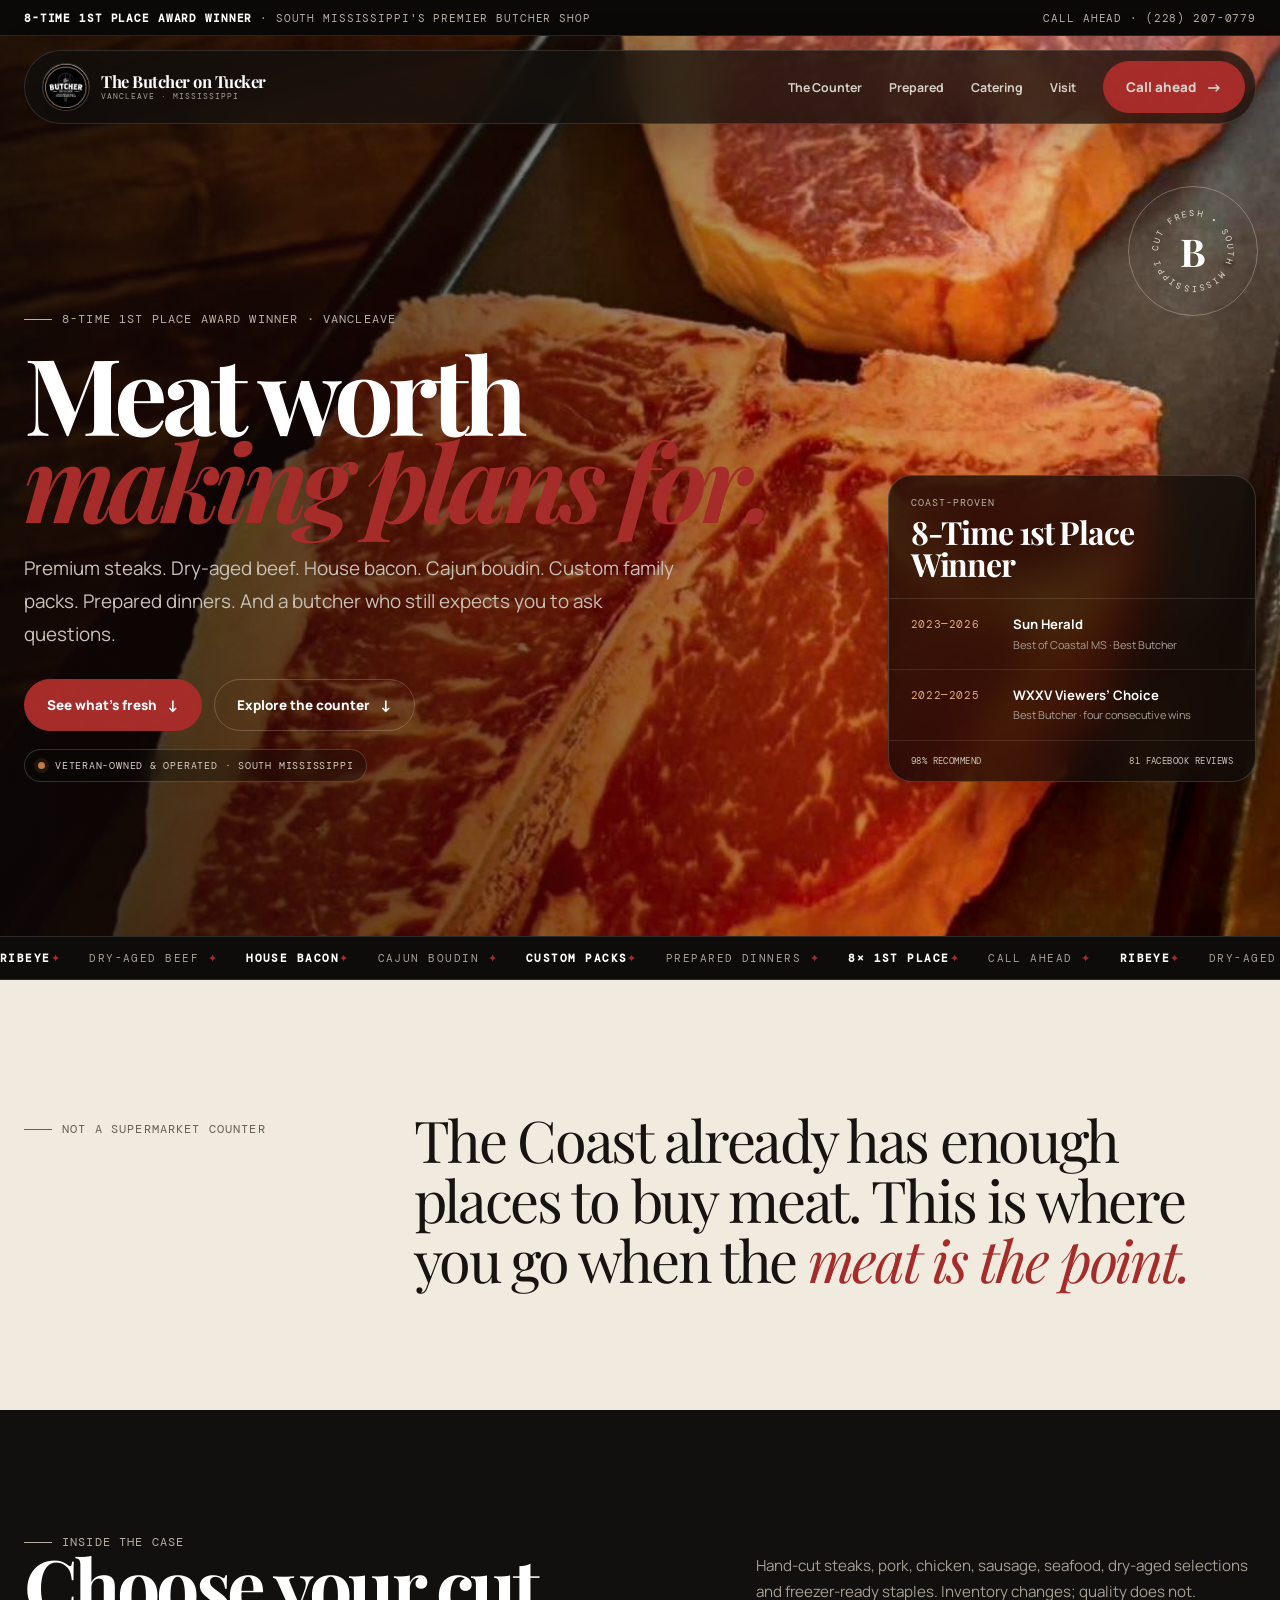
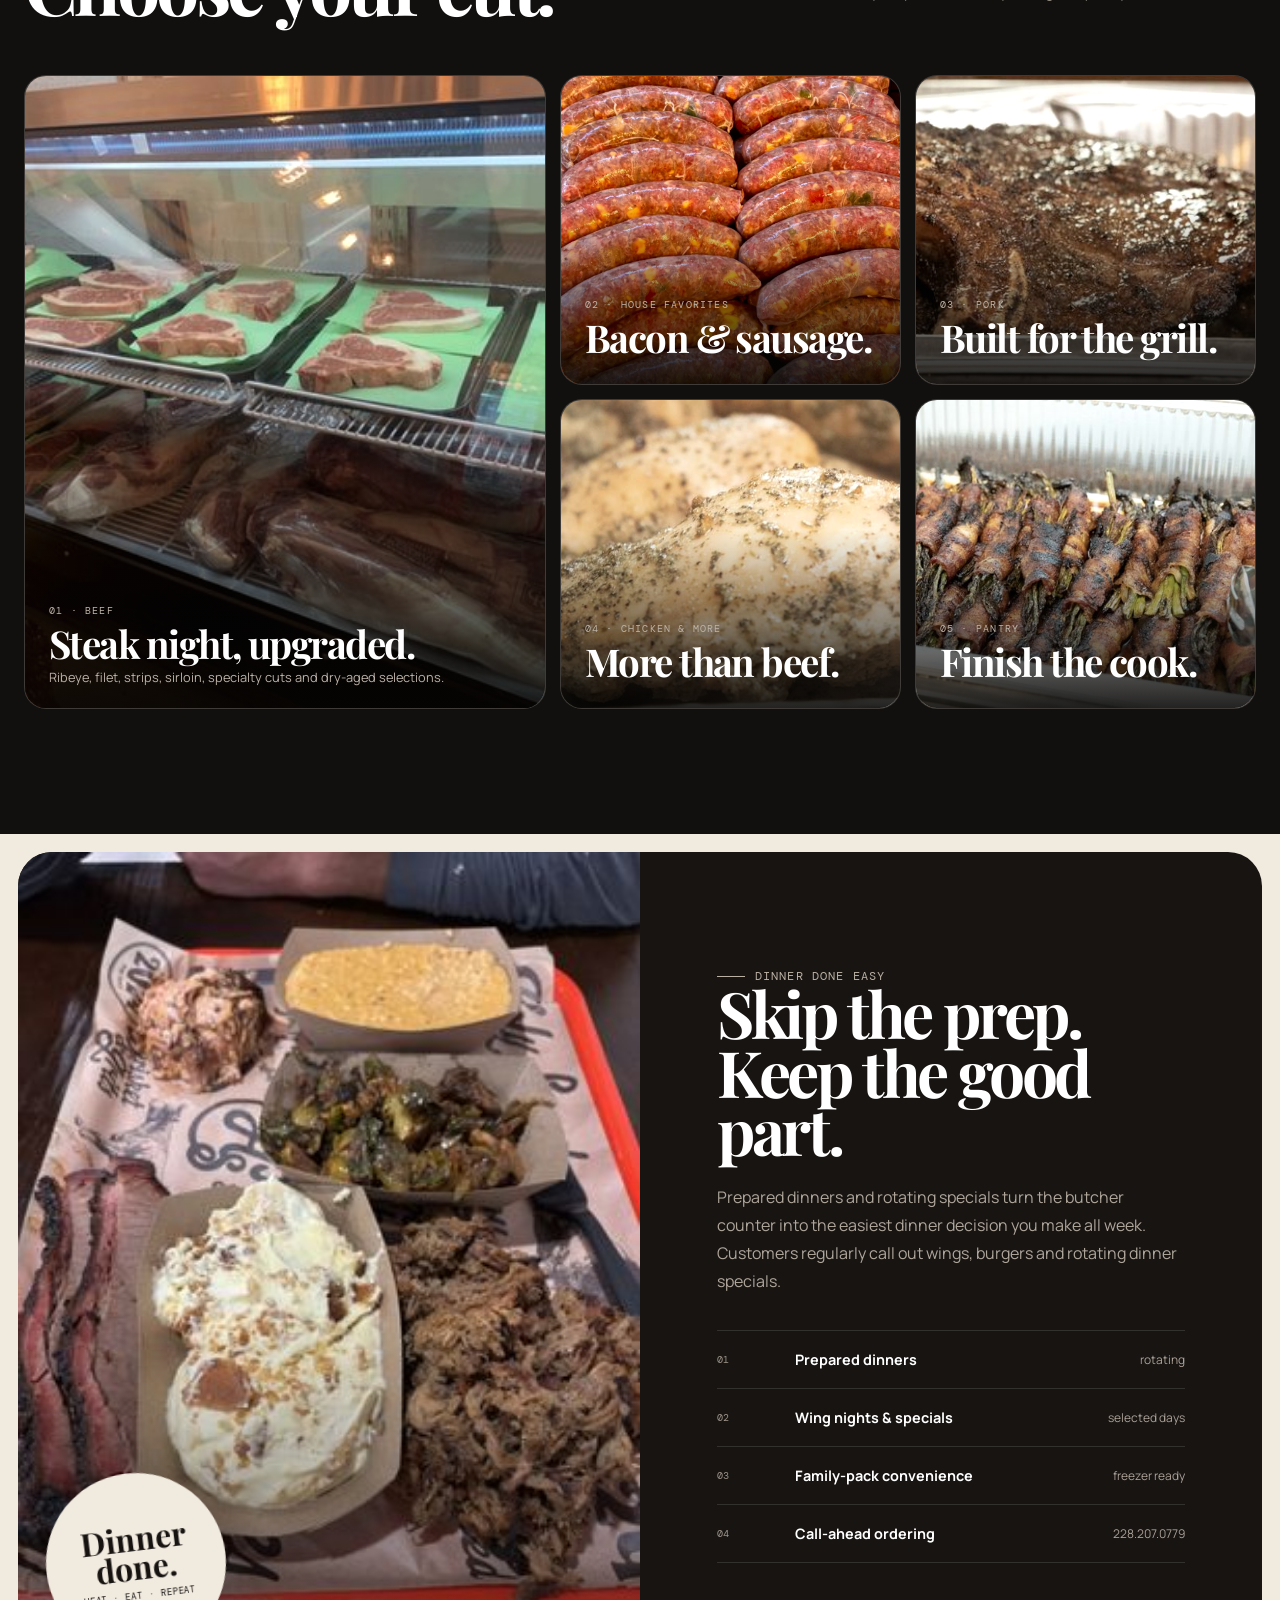
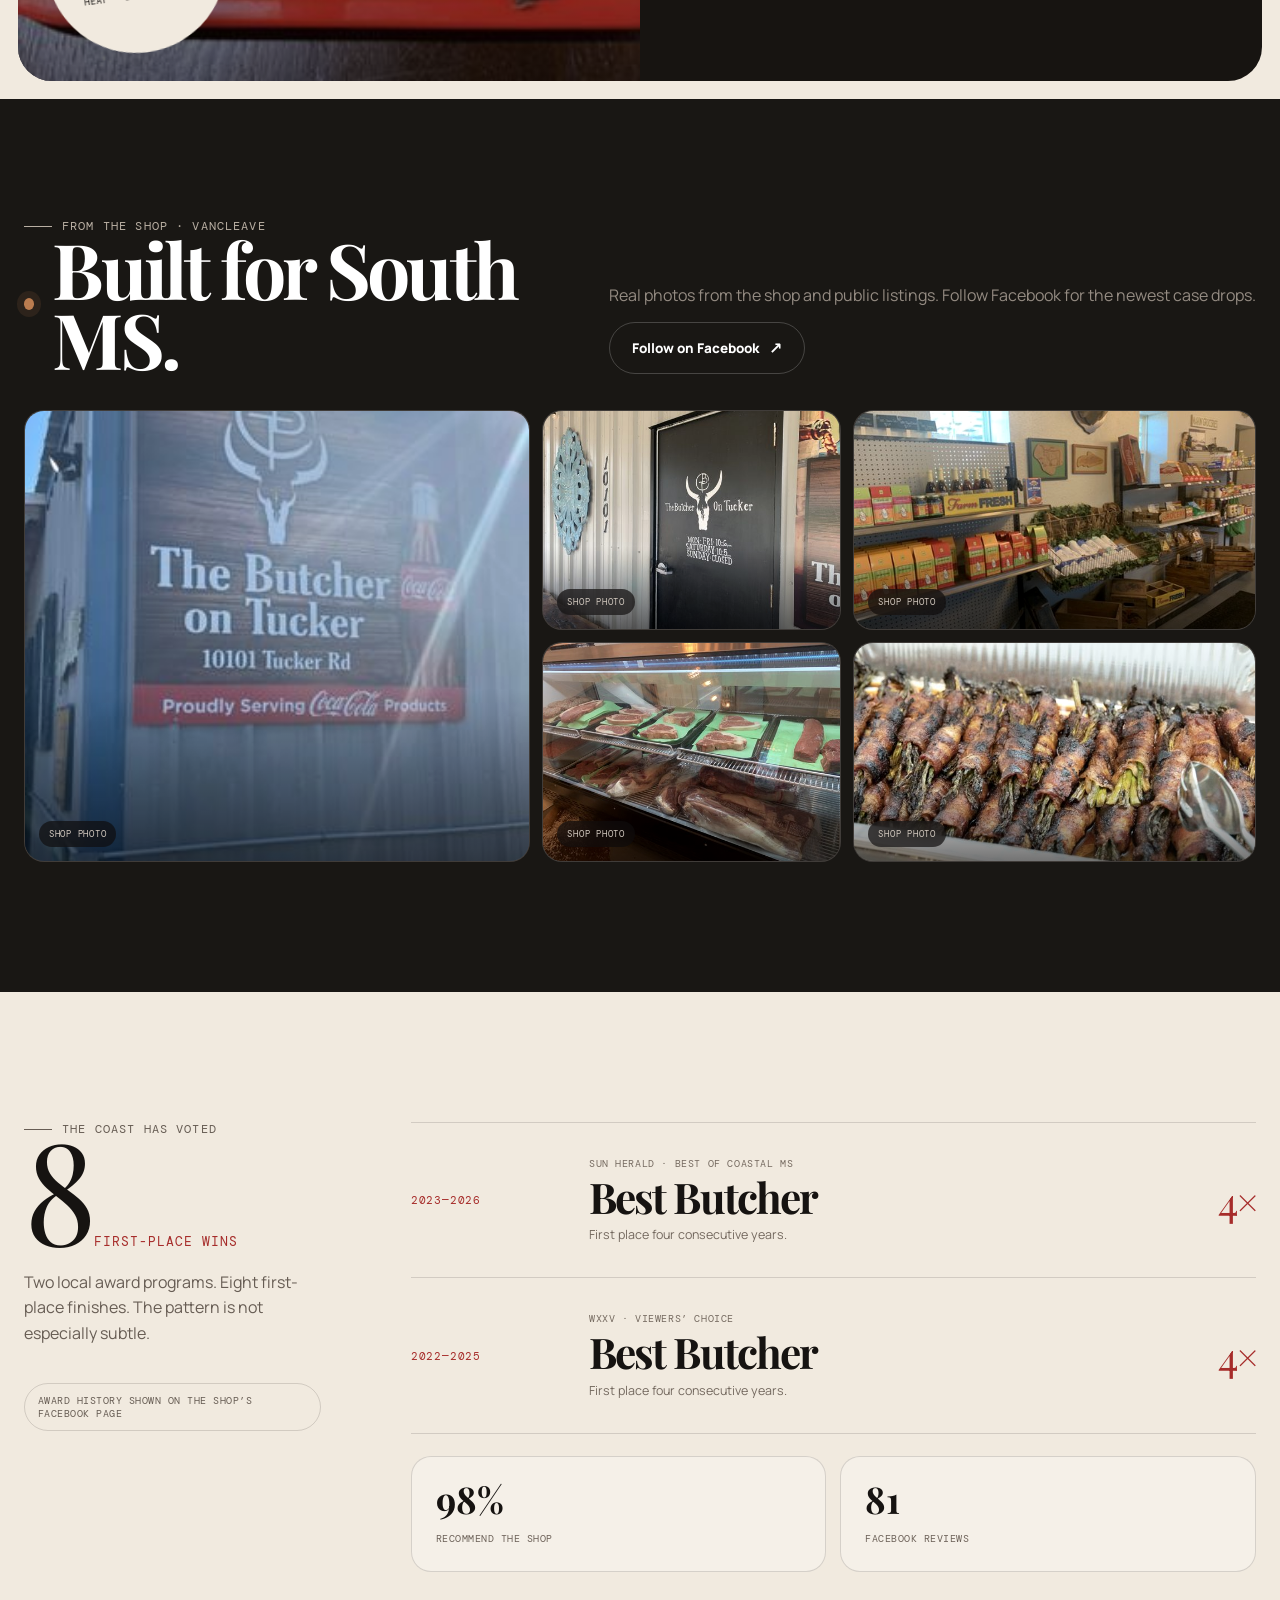
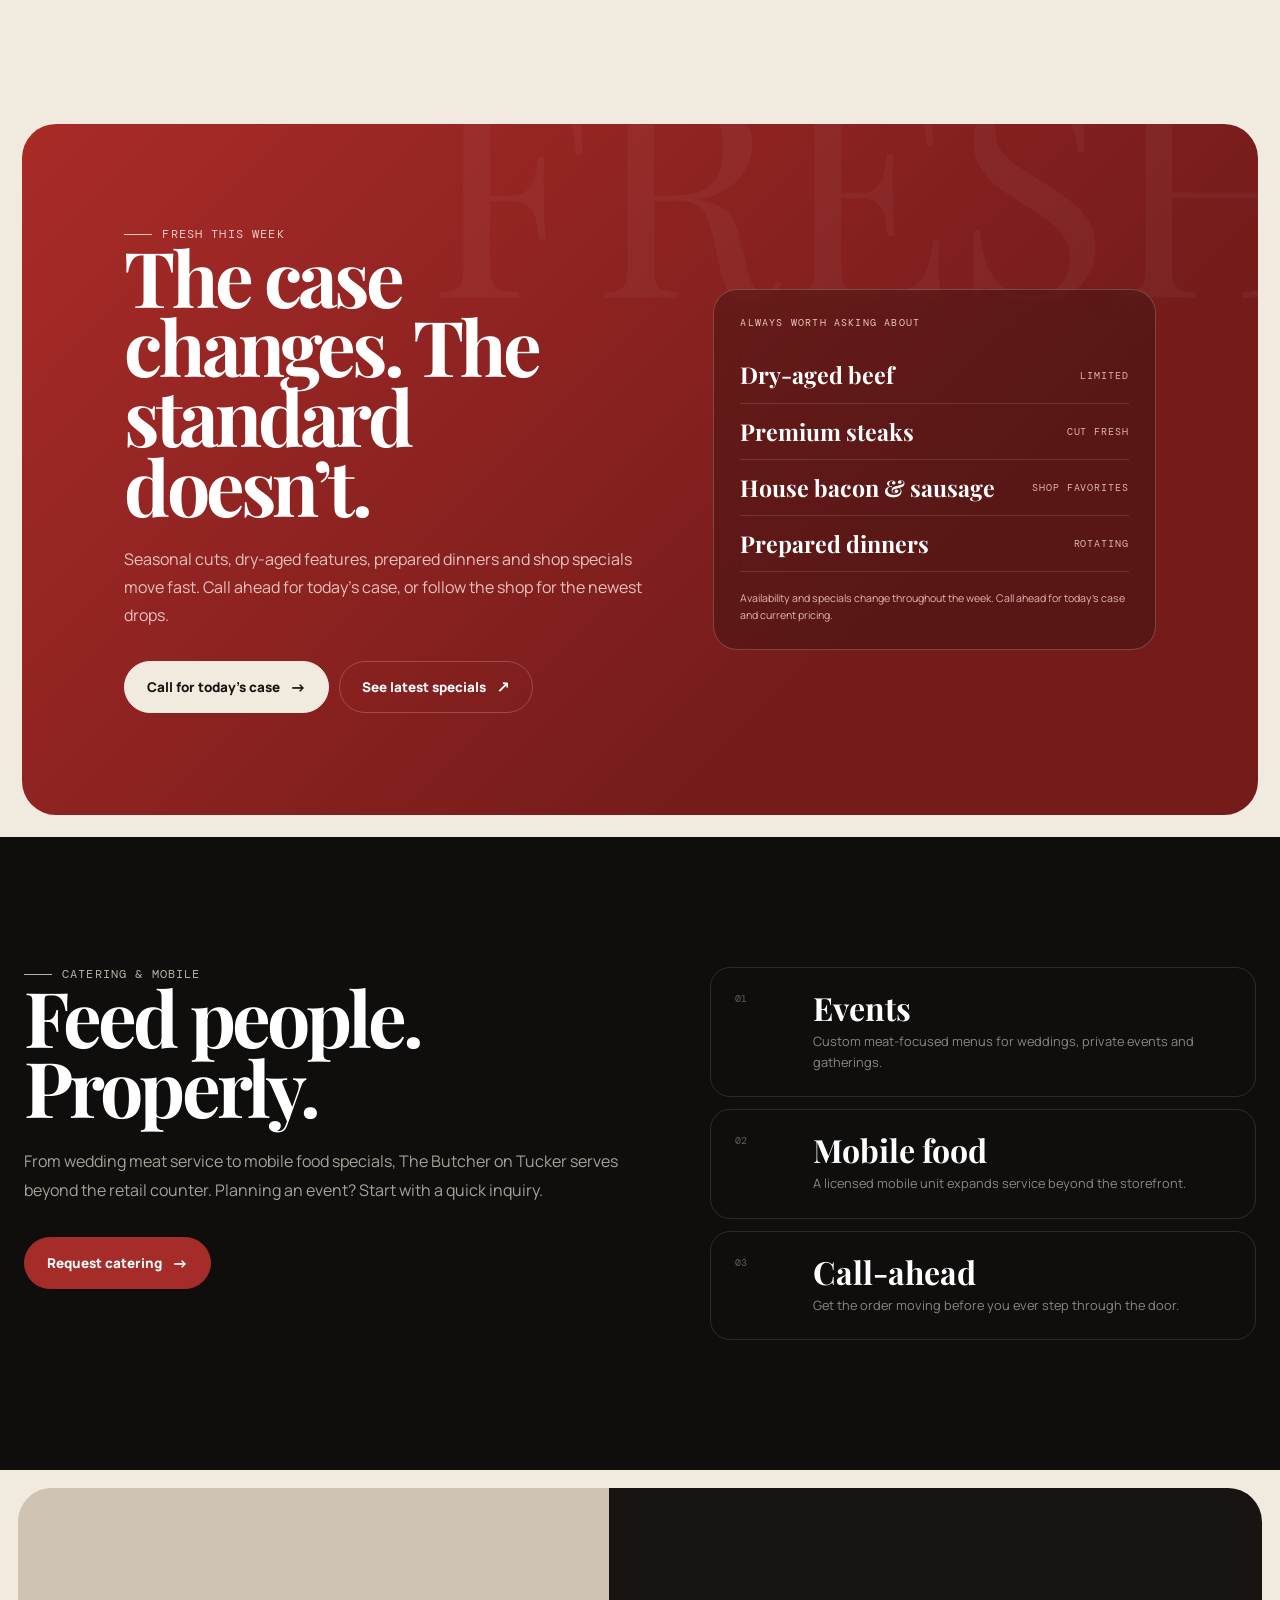
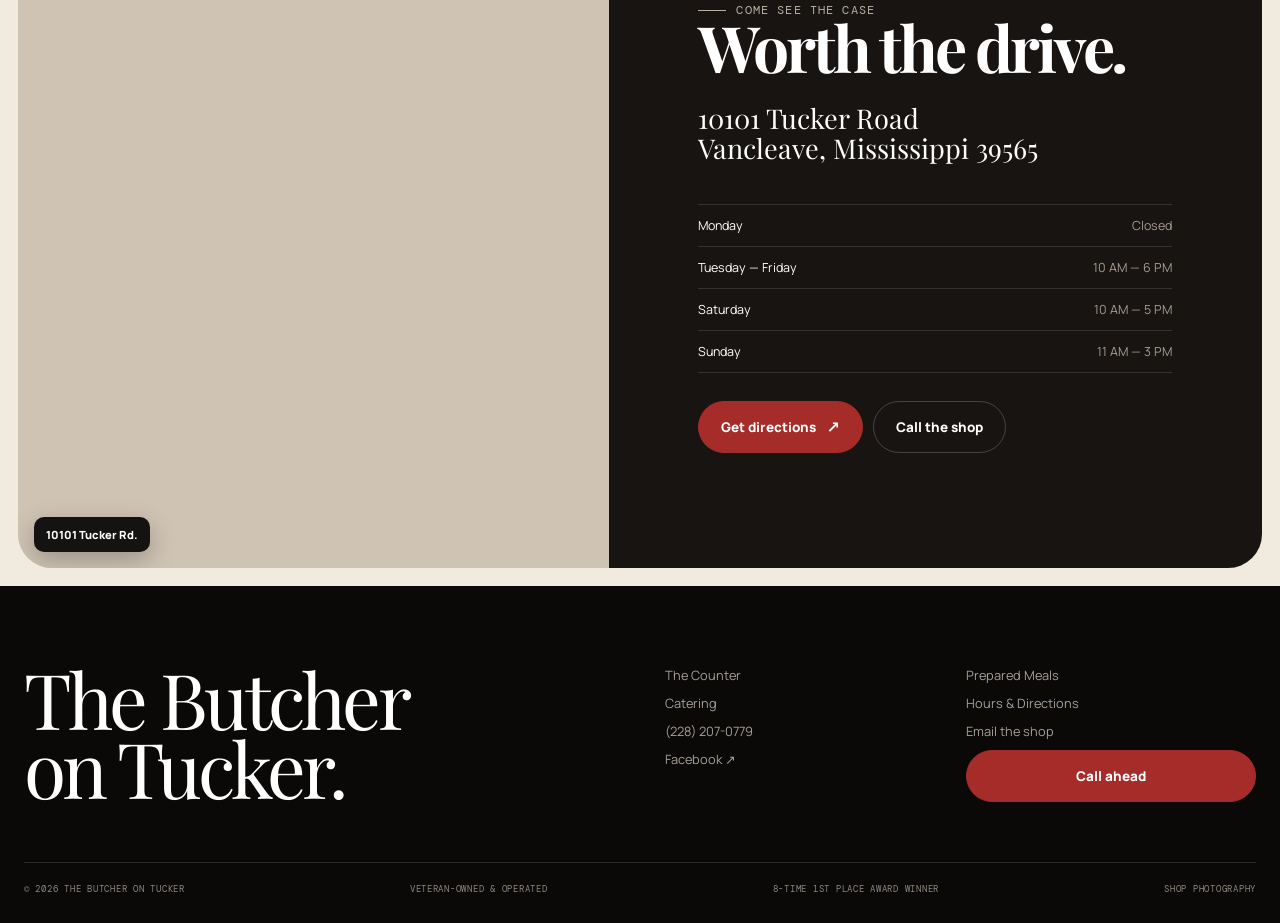
==== commit 8ce97bf3: "Replace stock Pexels with real shop photos Self-host Yelp and Facebook-sourced shop imagery under im" ====
--- a/index.html
+++ b/index.html
@@ -1 +1 @@
-<!DOCTYPE html><html lang="en"><head><meta charset="utf-8"/><meta content="width=device-width, initial-scale=1" name="viewport"/><meta content="The Butcher on Tucker — veteran-owned and operated, 8-time first-place award-winning butcher shop in Vancleave, Mississippi, serving premium cuts, dry-aged beef, prepared meals and catering." name="description"/><meta content="#11100f" name="theme-color"/><meta content="The Butcher on Tucker | South Mississippi’s Premier Butcher Shop" property="og:title"/><meta content="Veteran-owned and operated, 8-time first-place award-winning butcher shop serving premium cuts, dry-aged beef, prepared meals, catering and call-ahead service in Vancleave, Mississippi." property="og:description"/><meta content="website" property="og:type"/><meta content="https://jackjones0056-design.github.io/ButcheronTucker/" property="og:url"/><meta content="https://images.pexels.com/photos/5892851/pexels-photo-5892851.jpeg?auto=compress&amp;cs=tinysrgb&amp;w=1200" property="og:image"/><meta content="summary_large_image" name="twitter:card"/><meta content="The Butcher on Tucker | South Mississippi’s Premier Butcher Shop" name="twitter:title"/><meta content="Veteran-owned butcher shop in Vancleave, MS — call ahead for today’s case." name="twitter:description"/><meta content="https://images.pexels.com/photos/5892851/pexels-photo-5892851.jpeg?auto=compress&amp;cs=tinysrgb&amp;w=1200" name="twitter:image"/><link rel="canonical" href="https://jackjones0056-design.github.io/ButcheronTucker/"/><link href="data:image/svg+xml,%3Csvg xmlns='http://www.w3.org/2000/svg' viewBox='0 0 64 64'%3E%3Crect width='64' height='64' rx='16' fill='%2311100f'/%3E%3Ctext x='32' y='44' text-anchor='middle' font-size='38' fill='%23f1eadf' font-family='Georgia'%3EB%3C/text%3E%3C/svg%3E" rel="icon"/><script type="application/ld+json">{"@context":"https://schema.org","@type":"ButcherShop","name":"The Butcher on Tucker","url":"https://jackjones0056-design.github.io/ButcheronTucker/","telephone":"+1-228-207-0779","email":"thebutcherontucker@gmail.com","description":"Veteran-owned and operated butcher shop serving South Mississippi.","address":{"@type":"PostalAddress","streetAddress":"10101 Tucker Road","addressLocality":"Vancleave","addressRegion":"MS","postalCode":"39565","addressCountry":"US"},"geo":{"@type":"GeoCoordinates","latitude":30.488354,"longitude":-88.68813},"openingHoursSpecification":[{"@type":"OpeningHoursSpecification","dayOfWeek":["Tuesday","Wednesday","Thursday","Friday"],"opens":"10:00","closes":"18:00"},{"@type":"OpeningHoursSpecification","dayOfWeek":"Saturday","opens":"10:00","closes":"17:00"},{"@type":"OpeningHoursSpecification","dayOfWeek":"Sunday","opens":"11:00","closes":"15:00"}],"award":["Sun Herald Best of Coastal MS Best Butcher, 2023-2026","WXXV Viewers' Choice Best Butcher, 2022-2025"]}</script><title>The Butcher on Tucker | South Mississippi's Premier Butcher Shop</title><link href="https://fonts.googleapis.com" rel="preconnect"/><link crossorigin="" href="https://fonts.gstatic.com" rel="preconnect"/><link href="https://fonts.googleapis.com/css2?family=DM+Mono:wght@400;500&amp;family=Manrope:wght@400;500;600;700;800&amp;family=Playfair+Display:ital,wght@0,700;1,700&amp;display=swap" rel="stylesheet"/><link rel="stylesheet" href="styles-a.css"/><link rel="stylesheet" href="styles-b.css"/><link href="https://images.pexels.com" rel="preconnect"/></head><body><div class="noise"></div><div class="topline"><div class="container"><span><strong>8-Time 1st Place Award Winner</strong> · South Mississippi's Premier Butcher Shop</span><a href="tel:+12282070779">Call ahead · (228) 207-0779</a></div></div><header class="nav" id="nav"><a aria-label="The Butcher on Tucker home" class="logo" href="#top"><span class="logo-mark"><img alt="The Butcher on Tucker logo" aria-hidden="true" decoding="async" src="logo.svg"/></span><span class="logo-copy"><strong>The Butcher on Tucker</strong><span>Vancleave · Mississippi</span></span></a><button aria-expanded="false" aria-label="Open navigation" class="menu"><span></span><span></span></button><nav aria-label="Primary" class="navlinks"><a href="#counter">The Counter</a><a href="#prepared">Prepared</a><a href="#catering">Catering</a><a href="#visit">Visit</a><a class="pill primary" href="tel:+12282070779">Call ahead <span class="arrow">→</span></a></nav></header><main id="top"><section class="hero"><div class="hero-fallback"></div><div class="hero-media"><img alt="Raw premium beef steak with rosemary and peppercorns" decoding="async" fetchpriority="high" loading="eager" src="https://images.pexels.com/photos/5892851/pexels-photo-5892851.jpeg?auto=compress&amp;cs=tinysrgb&amp;w=1800"/></div><div aria-hidden="true" class="hero-corner"><svg viewbox="0 0 100 100"><defs><path d="M50,50 m-36,0 a36,36 0 1,1 72,0 a36,36 0 1,1 -72,0" id="circle"></path></defs><text><textpath href="#circle">CUT FRESH • SOUTH MISSISSIPPI • </textpath></text></svg><b>B</b></div><div class="container hero-inner"><div class="hero-copy"><div class="kicker">8-time 1st place award winner · Vancleave</div><h1 class="display">Meat worth<br/><em>making plans for.</em></h1><p class="hero-sub">Premium steaks. Dry-aged beef. House bacon. Cajun boudin. Custom family packs. Prepared dinners. And a butcher who still expects you to ask questions.</p><div class="hero-actions"><a class="pill primary" href="#fresh">See what’s fresh <span class="arrow">↓</span></a><a class="pill" href="#counter">Explore the counter <span class="arrow">↓</span></a></div><div class="veteran-badge">Veteran-Owned &amp; Operated · South Mississippi</div></div><aside class="hero-aside" aria-label="Award highlights"><div class="hero-award-head"><span>Coast-proven</span><strong>8-Time 1st Place Winner</strong></div><div class="hero-award-row"><span class="year">2023—2026</span><div><b>Sun Herald</b><span>Best of Coastal MS · Best Butcher</span></div></div><div class="hero-award-row"><span class="year">2022—2025</span><div><b>WXXV Viewers’ Choice</b><span>Best Butcher · four consecutive wins</span></div></div><div class="hero-award-foot"><span>98% recommend</span><span>81 Facebook reviews</span></div></aside></div></section><div class="ticker"><div class="ticker-track"><span><b>Ribeye</b><i>✦</i></span><span>Dry-aged beef <i>✦</i></span><span><b>House bacon</b><i>✦</i></span><span>Cajun boudin <i>✦</i></span><span><b>Custom packs</b><i>✦</i></span><span>Prepared dinners <i>✦</i></span><span><b>8× 1st place</b><i>✦</i></span><span>Call ahead <i>✦</i></span><span><b>Ribeye</b><i>✦</i></span><span>Dry-aged beef <i>✦</i></span><span><b>House bacon</b><i>✦</i></span><span>Cajun boudin <i>✦</i></span><span><b>Custom packs</b><i>✦</i></span><span>Prepared dinners <i>✦</i></span><span><b>8× 1st place</b><i>✦</i></span><span>Call ahead <i>✦</i></span></div></div><section class="statement"><div class="container statement-grid"><div><div class="kicker dark">Not a supermarket counter</div></div><p class="statement-copy">The Coast already has enough places to buy meat. This is where you go when the <em>meat is the point.</em></p></div></section><section class="counter" id="counter"><div class="container"><div class="section-head"><div><div class="kicker">Inside the case</div><h2 class="h2">Choose your cut.</h2></div><p>Hand-cut steaks, pork, chicken, sausage, seafood, dry-aged selections and freezer-ready staples. Inventory changes; quality does not.</p></div><div class="cut-grid"><article class="cut-card"><img alt="Premium meat cuts displayed at a butcher counter" decoding="async" loading="lazy" src="https://images.pexels.com/photos/12884549/pexels-photo-12884549.jpeg?auto=compress&amp;cs=tinysrgb&amp;w=1500"/><div class="cut-content"><span>01 · Beef</span><h3>Steak night, upgraded.</h3><p>Ribeye, filet, strips, sirloin, specialty cuts and dry-aged selections.</p></div></article><article class="cut-card"><img alt="Rows of artisan sausages in cold storage" decoding="async" loading="lazy" src="https://images.pexels.com/photos/12488617/pexels-photo-12488617.jpeg?auto=compress&amp;cs=tinysrgb&amp;w=1400"/><div class="cut-content"><span>02 · House favorites</span><h3>Bacon &amp; sausage.</h3></div></article><article class="cut-card"><img alt="Fresh raw pork chops seasoned with herbs" decoding="async" loading="lazy" src="https://images.pexels.com/photos/7333266/pexels-photo-7333266.jpeg?auto=compress&amp;cs=tinysrgb&amp;w=1400"/><div class="cut-content"><span>03 · Pork</span><h3>Built for the grill.</h3></div></article><article class="cut-card"><img alt="Fresh chicken breasts with herbs and garlic" decoding="async" loading="lazy" src="https://images.pexels.com/photos/6107731/pexels-photo-6107731.jpeg?auto=compress&amp;cs=tinysrgb&amp;w=1400"/><div class="cut-content"><span>04 · Chicken &amp; more</span><h3>More than beef.</h3></div></article><article class="cut-card"><img alt="Crispy bacon strips photographed as a food placeholder" decoding="async" loading="lazy" src="https://images.pexels.com/photos/4110366/pexels-photo-4110366.jpeg?auto=compress&amp;cs=tinysrgb&amp;w=1400"/><div class="cut-content"><span>05 · Pantry</span><h3>Finish the cook.</h3></div></article></div></div></section><section class="feature" id="prepared"><div class="feature-shell"><div class="feature-media"><img alt="Grilled chicken meal with peppers and spices" decoding="async" loading="lazy" src="https://images.pexels.com/photos/18698229/pexels-photo-18698229.jpeg?auto=compress&amp;cs=tinysrgb&amp;w=1500"/><div class="feature-badge"><b>Dinner<br/>done.</b><span>heat · eat · repeat</span></div></div><div class="feature-copy"><div class="kicker">Dinner Done Easy</div><h2 class="h2">Skip the prep.<br/>Keep the good part.</h2><p>Prepared dinners and rotating specials turn the butcher counter into the easiest dinner decision you make all week. Customers regularly call out wings, burgers and rotating dinner specials.</p><div class="feature-list"><div class="feature-row"><span>01</span><strong>Prepared dinners</strong><em>rotating</em></div><div class="feature-row"><span>02</span><strong>Wing nights &amp; specials</strong><em>selected days</em></div><div class="feature-row"><span>03</span><strong>Family-pack convenience</strong><em>freezer ready</em></div><div class="feature-row"><span>04</span><strong>Call-ahead ordering</strong><em>228.207.0779</em></div></div></div></div></section><section class="social"><div class="container"><div class="social-head"><div><div class="kicker">Concept imagery · real appetite</div><div class="social-title"><span class="dot"></span><h2 class="h2">Built for South MS.</h2></div></div><div><p>Free-use stock photography for the concept build. Replace with shop photography before launch.</p><a class="pill" href="https://www.facebook.com/TheButcheronTucker" rel="noopener" target="_blank">Follow on Facebook <span class="arrow">↗</span></a></div></div><div class="photo-rail"><div class="social-card"><img alt="Local butcher shop with fresh meat on display" decoding="async" loading="lazy" src="https://images.pexels.com/photos/29834275/pexels-photo-29834275.jpeg?auto=compress&amp;cs=tinysrgb&amp;w=1500"/><span class="source-chip">Stock placeholder · Pexels</span></div><div class="social-card"><img alt="Butcher holding a premium T-bone steak" decoding="async" loading="lazy" src="https://images.pexels.com/photos/13279400/pexels-photo-13279400.jpeg?auto=compress&amp;cs=tinysrgb&amp;w=1400"/><span class="source-chip">Stock placeholder · Pexels</span></div><div class="social-card"><img alt="Freshly cooked bacon strips" decoding="async" loading="lazy" src="https://images.pexels.com/photos/4110369/pexels-photo-4110369.jpeg?auto=compress&amp;cs=tinysrgb&amp;w=1400"/><span class="source-chip">Stock placeholder · Pexels</span></div><div class="social-card"><img alt="Raw pork cuts displayed at a butcher shop" decoding="async" loading="lazy" src="https://images.pexels.com/photos/10647859/pexels-photo-10647859.jpeg?auto=compress&amp;cs=tinysrgb&amp;w=1400"/><span class="source-chip">Stock placeholder · Pexels</span></div><div class="social-card"><img alt="Meat and sausages grilling over an outdoor barbecue" decoding="async" loading="lazy" src="https://images.pexels.com/photos/1857732/pexels-photo-1857732.jpeg?auto=compress&amp;cs=tinysrgb&amp;w=1400"/><span class="source-chip">Stock placeholder · Pexels</span></div></div></div></section><section class="proof" id="awards"><div class="container proof-grid"><aside class="proof-score"><div class="kicker dark">The Coast has voted</div><div class="big">8<span>first-place wins</span></div><p>Two local award programs. Eight first-place finishes. The pattern is not especially subtle.</p><div class="award-note">Award history shown on the shop’s Facebook page</div></aside><div><div class="award-list"><article class="award-card"><div class="award-date">2023—2026</div><div><span class="award-source">Sun Herald · Best of Coastal MS</span><h3>Best Butcher</h3><p>First place four consecutive years.</p></div><div class="award-count">4×</div></article><article class="award-card"><div class="award-date">2022—2025</div><div><span class="award-source">WXXV · Viewers’ Choice</span><h3>Best Butcher</h3><p>First place four consecutive years.</p></div><div class="award-count">4×</div></article></div><div class="recommend-row"><div class="recommend-card"><strong>98%</strong><span>recommend the shop</span></div><div class="recommend-card"><strong>81</strong><span>Facebook reviews</span></div></div></div></div></section><section class="fresh-section" id="fresh"><div class="fresh-shell"><div class="fresh-copy"><div class="kicker">Fresh this week</div><h2 class="h2">The case changes. The standard doesn’t.</h2><p>Seasonal cuts, dry-aged features, prepared dinners and shop specials move fast. Call ahead for today’s case, or follow the shop for the newest drops.</p><div class="fresh-actions"><a class="pill light" href="tel:+12282070779">Call for today’s case <span class="arrow">→</span></a><a class="pill" href="https://www.facebook.com/TheButcheronTucker" rel="noopener" target="_blank">See latest specials <span class="arrow">↗</span></a></div></div><div aria-label="Current butcher shop highlights" class="fresh-board"><div class="board-label">Always worth asking about</div><div class="fresh-item"><strong>Dry-aged beef</strong><span>limited</span></div><div class="fresh-item"><strong>Premium steaks</strong><span>cut fresh</span></div><div class="fresh-item"><strong>House bacon &amp; sausage</strong><span>shop favorites</span></div><div class="fresh-item"><strong>Prepared dinners</strong><span>rotating</span></div><div class="fresh-note">Availability and specials change throughout the week. Call ahead for today’s case and current pricing.</div></div></div></section><section class="catering" id="catering"><div class="container catering-grid"><div class="catering-copy"><div class="kicker">Catering &amp; mobile</div><h2 class="h2">Feed people.<br/>Properly.</h2><p>From wedding meat service to mobile food specials, The Butcher on Tucker serves beyond the retail counter. Planning an event? Start with a quick inquiry.</p><a class="pill primary" href="mailto:thebutcherontucker@gmail.com?subject=Catering%20Inquiry">Request catering <span class="arrow">→</span></a></div><div class="service-stack"><article class="service"><span class="n">01</span><div><h3>Events</h3><p>Custom meat-focused menus for weddings, private events and gatherings.</p></div></article><article class="service"><span class="n">02</span><div><h3>Mobile food</h3><p>A licensed mobile unit expands service beyond the storefront.</p></div></article><article class="service"><span class="n">03</span><div><h3>Call-ahead</h3><p>Get the order moving before you ever step through the door.</p></div></article></div></div></section><section class="visit" id="visit"><div class="visit-shell"><div class="visit-map"><iframe title="Map to The Butcher on Tucker in Vancleave, MS" loading="lazy" referrerpolicy="no-referrer-when-downgrade" allowfullscreen="" src="https://maps.google.com/maps?q=10101%20Tucker%20Rd%2C%20Vancleave%2C%20MS%2039565&amp;z=15&amp;output=embed"></iframe><div class="map-label">10101 Tucker Rd.</div></div><div class="visit-copy"><div class="kicker">Come see the case</div><h2 class="h2">Worth the drive.</h2><div class="address">10101 Tucker Road<br/>Vancleave, Mississippi 39565</div><div class="hours"><div class="hour"><span>Monday</span><span>Closed</span></div><div class="hour"><span>Tuesday — Friday</span><span>10 AM — 6 PM</span></div><div class="hour"><span>Saturday</span><span>10 AM — 5 PM</span></div><div class="hour"><span>Sunday</span><span>11 AM — 3 PM</span></div></div><div class="visit-actions"><a class="pill primary" href="https://maps.apple.com/?q=The%20Butcher%20on%20Tucker&amp;address=10101%20Tucker%20Rd,%20Vancleave,%20MS%2039565" rel="noopener" target="_blank">Get directions <span class="arrow">↗</span></a><a class="pill" href="tel:+12282070779">Call the shop</a></div></div></div></section></main><footer><div class="container"><div class="footer-top"><div class="footer-big">The Butcher<br/>on Tucker.</div><div class="footer-links"><a href="#counter">The Counter</a><a href="#prepared">Prepared Meals</a><a href="#catering">Catering</a><a href="#visit">Hours &amp; Directions</a><a href="tel:+12282070779">(228) 207-0779</a><a href="mailto:thebutcherontucker@gmail.com">Email the shop</a><a href="https://www.facebook.com/TheButcheronTucker" rel="noopener" target="_blank">Facebook ↗</a><a class="pill primary" href="tel:+12282070779">Call ahead</a></div></div><div class="footer-bottom"><span>© 2026 The Butcher on Tucker</span><span>Veteran-Owned &amp; Operated</span><span>8-Time 1st Place Award Winner</span><span>Concept photography: free-use Pexels placeholders</span></div></div></footer><div class="mobile-bar"><a href="tel:+12282070779">Call shop</a><a href="#fresh" style="display:grid;place-items:center;background:var(--ox);color:#fff;font-weight:800">Today’s case</a></div><script src="script.js" defer></script></body></html>+<!DOCTYPE html><html lang="en"><head><meta charset="utf-8"/><meta content="width=device-width, initial-scale=1" name="viewport"/><meta content="The Butcher on Tucker — veteran-owned and operated, 8-time first-place award-winning butcher shop in Vancleave, Mississippi, serving premium cuts, dry-aged beef, prepared meals and catering." name="description"/><meta content="#11100f" name="theme-color"/><meta content="The Butcher on Tucker | South Mississippi’s Premier Butcher Shop" property="og:title"/><meta content="Veteran-owned and operated, 8-time first-place award-winning butcher shop serving premium cuts, dry-aged beef, prepared meals, catering and call-ahead service in Vancleave, Mississippi." property="og:description"/><meta content="website" property="og:type"/><meta content="https://jackjones0056-design.github.io/ButcheronTucker/" property="og:url"/><meta content="https://jackjones0056-design.github.io/ButcheronTucker/images/10-steak-cuts.jpg" property="og:image"/><meta content="summary_large_image" name="twitter:card"/><meta content="The Butcher on Tucker | South Mississippi’s Premier Butcher Shop" name="twitter:title"/><meta content="Veteran-owned butcher shop in Vancleave, MS — call ahead for today’s case." name="twitter:description"/><meta content="https://jackjones0056-design.github.io/ButcheronTucker/images/10-steak-cuts.jpg" name="twitter:image"/><link rel="canonical" href="https://jackjones0056-design.github.io/ButcheronTucker/"/><link href="data:image/svg+xml,%3Csvg xmlns='http://www.w3.org/2000/svg' viewBox='0 0 64 64'%3E%3Crect width='64' height='64' rx='16' fill='%2311100f'/%3E%3Ctext x='32' y='44' text-anchor='middle' font-size='38' fill='%23f1eadf' font-family='Georgia'%3EB%3C/text%3E%3C/svg%3E" rel="icon"/><script type="application/ld+json">{"@context":"https://schema.org","@type":"ButcherShop","name":"The Butcher on Tucker","url":"https://jackjones0056-design.github.io/ButcheronTucker/","telephone":"+1-228-207-0779","email":"thebutcherontucker@gmail.com","description":"Veteran-owned and operated butcher shop serving South Mississippi.","address":{"@type":"PostalAddress","streetAddress":"10101 Tucker Road","addressLocality":"Vancleave","addressRegion":"MS","postalCode":"39565","addressCountry":"US"},"geo":{"@type":"GeoCoordinates","latitude":30.488354,"longitude":-88.68813},"openingHoursSpecification":[{"@type":"OpeningHoursSpecification","dayOfWeek":["Tuesday","Wednesday","Thursday","Friday"],"opens":"10:00","closes":"18:00"},{"@type":"OpeningHoursSpecification","dayOfWeek":"Saturday","opens":"10:00","closes":"17:00"},{"@type":"OpeningHoursSpecification","dayOfWeek":"Sunday","opens":"11:00","closes":"15:00"}],"award":["Sun Herald Best of Coastal MS Best Butcher, 2023-2026","WXXV Viewers' Choice Best Butcher, 2022-2025"]}</script><title>The Butcher on Tucker | South Mississippi's Premier Butcher Shop</title><link href="https://fonts.googleapis.com" rel="preconnect"/><link crossorigin="" href="https://fonts.gstatic.com" rel="preconnect"/><link href="https://fonts.googleapis.com/css2?family=DM+Mono:wght@400;500&amp;family=Manrope:wght@400;500;600;700;800&amp;family=Playfair+Display:ital,wght@0,700;1,700&amp;display=swap" rel="stylesheet"/><link rel="stylesheet" href="styles-a.css"/><link rel="stylesheet" href="styles-b.css"/></head><body><div class="noise"></div><div class="topline"><div class="container"><span><strong>8-Time 1st Place Award Winner</strong> · South Mississippi's Premier Butcher Shop</span><a href="tel:+12282070779">Call ahead · (228) 207-0779</a></div></div><header class="nav" id="nav"><a aria-label="The Butcher on Tucker home" class="logo" href="#top"><span class="logo-mark"><img alt="The Butcher on Tucker logo" aria-hidden="true" decoding="async" src="logo.svg"/></span><span class="logo-copy"><strong>The Butcher on Tucker</strong><span>Vancleave · Mississippi</span></span></a><button aria-expanded="false" aria-label="Open navigation" class="menu"><span></span><span></span></button><nav aria-label="Primary" class="navlinks"><a href="#counter">The Counter</a><a href="#prepared">Prepared</a><a href="#catering">Catering</a><a href="#visit">Visit</a><a class="pill primary" href="tel:+12282070779">Call ahead <span class="arrow">→</span></a></nav></header><main id="top"><section class="hero"><div class="hero-fallback"></div><div class="hero-media"><img alt="Premium steak cuts from The Butcher on Tucker" decoding="async" fetchpriority="high" loading="eager" src="images/10-steak-cuts.jpg"/></div><div aria-hidden="true" class="hero-corner"><svg viewbox="0 0 100 100"><defs><path d="M50,50 m-36,0 a36,36 0 1,1 72,0 a36,36 0 1,1 -72,0" id="circle"></path></defs><text><textpath href="#circle">CUT FRESH • SOUTH MISSISSIPPI • </textpath></text></svg><b>B</b></div><div class="container hero-inner"><div class="hero-copy"><div class="kicker">8-time 1st place award winner · Vancleave</div><h1 class="display">Meat worth<br/><em>making plans for.</em></h1><p class="hero-sub">Premium steaks. Dry-aged beef. House bacon. Cajun boudin. Custom family packs. Prepared dinners. And a butcher who still expects you to ask questions.</p><div class="hero-actions"><a class="pill primary" href="#fresh">See what’s fresh <span class="arrow">↓</span></a><a class="pill" href="#counter">Explore the counter <span class="arrow">↓</span></a></div><div class="veteran-badge">Veteran-Owned &amp; Operated · South Mississippi</div></div><aside class="hero-aside" aria-label="Award highlights"><div class="hero-award-head"><span>Coast-proven</span><strong>8-Time 1st Place Winner</strong></div><div class="hero-award-row"><span class="year">2023—2026</span><div><b>Sun Herald</b><span>Best of Coastal MS · Best Butcher</span></div></div><div class="hero-award-row"><span class="year">2022—2025</span><div><b>WXXV Viewers’ Choice</b><span>Best Butcher · four consecutive wins</span></div></div><div class="hero-award-foot"><span>98% recommend</span><span>81 Facebook reviews</span></div></aside></div></section><div class="ticker"><div class="ticker-track"><span><b>Ribeye</b><i>✦</i></span><span>Dry-aged beef <i>✦</i></span><span><b>House bacon</b><i>✦</i></span><span>Cajun boudin <i>✦</i></span><span><b>Custom packs</b><i>✦</i></span><span>Prepared dinners <i>✦</i></span><span><b>8× 1st place</b><i>✦</i></span><span>Call ahead <i>✦</i></span><span><b>Ribeye</b><i>✦</i></span><span>Dry-aged beef <i>✦</i></span><span><b>House bacon</b><i>✦</i></span><span>Cajun boudin <i>✦</i></span><span><b>Custom packs</b><i>✦</i></span><span>Prepared dinners <i>✦</i></span><span><b>8× 1st place</b><i>✦</i></span><span>Call ahead <i>✦</i></span></div></div><section class="statement"><div class="container statement-grid"><div><div class="kicker dark">Not a supermarket counter</div></div><p class="statement-copy">The Coast already has enough places to buy meat. This is where you go when the <em>meat is the point.</em></p></div></section><section class="counter" id="counter"><div class="container"><div class="section-head"><div><div class="kicker">Inside the case</div><h2 class="h2">Choose your cut.</h2></div><p>Hand-cut steaks, pork, chicken, sausage, seafood, dry-aged selections and freezer-ready staples. Inventory changes; quality does not.</p></div><div class="cut-grid"><article class="cut-card"><img alt="Meat case at The Butcher on Tucker" decoding="async" loading="lazy" src="images/04-meat-case.jpg"/><div class="cut-content"><span>01 · Beef</span><h3>Steak night, upgraded.</h3><p>Ribeye, filet, strips, sirloin, specialty cuts and dry-aged selections.</p></div></article><article class="cut-card"><img alt="Fresh linked sausages from the shop" decoding="async" loading="lazy" src="images/09-sausage-product.jpg"/><div class="cut-content"><span>02 · House favorites</span><h3>Bacon &amp; sausage.</h3></div></article><article class="cut-card"><img alt="Smoked ribs in the serving case" decoding="async" loading="lazy" src="images/06-smoked-ribs.jpg"/><div class="cut-content"><span>03 · Pork</span><h3>Built for the grill.</h3></div></article><article class="cut-card"><img alt="Prepared chicken from the shop" decoding="async" loading="lazy" src="images/07-prepared-chicken.jpg"/><div class="cut-content"><span>04 · Chicken &amp; more</span><h3>More than beef.</h3></div></article><article class="cut-card"><img alt="Bacon-wrapped prepared food from the shop" decoding="async" loading="lazy" src="images/05-bacon-wrapped-prepared-food.jpg"/><div class="cut-content"><span>05 · Pantry</span><h3>Finish the cook.</h3></div></article></div></div></section><section class="feature" id="prepared"><div class="feature-shell"><div class="feature-media"><img alt="Prepared platter with brisket, pulled pork and sides" decoding="async" loading="lazy" src="images/08-prepared-food-platter.jpg"/><div class="feature-badge"><b>Dinner<br/>done.</b><span>heat · eat · repeat</span></div></div><div class="feature-copy"><div class="kicker">Dinner Done Easy</div><h2 class="h2">Skip the prep.<br/>Keep the good part.</h2><p>Prepared dinners and rotating specials turn the butcher counter into the easiest dinner decision you make all week. Customers regularly call out wings, burgers and rotating dinner specials.</p><div class="feature-list"><div class="feature-row"><span>01</span><strong>Prepared dinners</strong><em>rotating</em></div><div class="feature-row"><span>02</span><strong>Wing nights &amp; specials</strong><em>selected days</em></div><div class="feature-row"><span>03</span><strong>Family-pack convenience</strong><em>freezer ready</em></div><div class="feature-row"><span>04</span><strong>Call-ahead ordering</strong><em>228.207.0779</em></div></div></div></div></section><section class="social"><div class="container"><div class="social-head"><div><div class="kicker">From the shop · Vancleave</div><div class="social-title"><span class="dot"></span><h2 class="h2">Built for South MS.</h2></div></div><div><p>Real photos from the shop and public listings. Follow Facebook for the newest case drops.</p><a class="pill" href="https://www.facebook.com/TheButcheronTucker" rel="noopener" target="_blank">Follow on Facebook <span class="arrow">↗</span></a></div></div><div class="photo-rail"><div class="social-card"><img alt="The Butcher on Tucker storefront" decoding="async" loading="lazy" src="images/01-storefront-exterior.jpg"/><span class="source-chip">Shop photo</span></div><div class="social-card"><img alt="Entrance door and hours at The Butcher on Tucker" decoding="async" loading="lazy" src="images/02-entrance-door.jpg"/><span class="source-chip">Shop photo</span></div><div class="social-card"><img alt="Interior shelves at The Butcher on Tucker" decoding="async" loading="lazy" src="images/03-interior-shelves.jpg"/><span class="source-chip">Shop photo</span></div><div class="social-card"><img alt="Steaks and packaged meats in the case" decoding="async" loading="lazy" src="images/04-meat-case.jpg"/><span class="source-chip">Shop photo</span></div><div class="social-card"><img alt="Bacon-wrapped prepared specialty from the shop" decoding="async" loading="lazy" src="images/05-bacon-wrapped-prepared-food.jpg"/><span class="source-chip">Shop photo</span></div></div></div></section><section class="proof" id="awards"><div class="container proof-grid"><aside class="proof-score"><div class="kicker dark">The Coast has voted</div><div class="big">8<span>first-place wins</span></div><p>Two local award programs. Eight first-place finishes. The pattern is not especially subtle.</p><div class="award-note">Award history shown on the shop’s Facebook page</div></aside><div><div class="award-list"><article class="award-card"><div class="award-date">2023—2026</div><div><span class="award-source">Sun Herald · Best of Coastal MS</span><h3>Best Butcher</h3><p>First place four consecutive years.</p></div><div class="award-count">4×</div></article><article class="award-card"><div class="award-date">2022—2025</div><div><span class="award-source">WXXV · Viewers’ Choice</span><h3>Best Butcher</h3><p>First place four consecutive years.</p></div><div class="award-count">4×</div></article></div><div class="recommend-row"><div class="recommend-card"><strong>98%</strong><span>recommend the shop</span></div><div class="recommend-card"><strong>81</strong><span>Facebook reviews</span></div></div></div></div></section><section class="fresh-section" id="fresh"><div class="fresh-shell"><div class="fresh-copy"><div class="kicker">Fresh this week</div><h2 class="h2">The case changes. The standard doesn’t.</h2><p>Seasonal cuts, dry-aged features, prepared dinners and shop specials move fast. Call ahead for today’s case, or follow the shop for the newest drops.</p><div class="fresh-actions"><a class="pill light" href="tel:+12282070779">Call for today’s case <span class="arrow">→</span></a><a class="pill" href="https://www.facebook.com/TheButcheronTucker" rel="noopener" target="_blank">See latest specials <span class="arrow">↗</span></a></div></div><div aria-label="Current butcher shop highlights" class="fresh-board"><div class="board-label">Always worth asking about</div><div class="fresh-item"><strong>Dry-aged beef</strong><span>limited</span></div><div class="fresh-item"><strong>Premium steaks</strong><span>cut fresh</span></div><div class="fresh-item"><strong>House bacon &amp; sausage</strong><span>shop favorites</span></div><div class="fresh-item"><strong>Prepared dinners</strong><span>rotating</span></div><div class="fresh-note">Availability and specials change throughout the week. Call ahead for today’s case and current pricing.</div></div></div></section><section class="catering" id="catering"><div class="container catering-grid"><div class="catering-copy"><div class="kicker">Catering &amp; mobile</div><h2 class="h2">Feed people.<br/>Properly.</h2><p>From wedding meat service to mobile food specials, The Butcher on Tucker serves beyond the retail counter. Planning an event? Start with a quick inquiry.</p><a class="pill primary" href="mailto:thebutcherontucker@gmail.com?subject=Catering%20Inquiry">Request catering <span class="arrow">→</span></a></div><div class="service-stack"><article class="service"><span class="n">01</span><div><h3>Events</h3><p>Custom meat-focused menus for weddings, private events and gatherings.</p></div></article><article class="service"><span class="n">02</span><div><h3>Mobile food</h3><p>A licensed mobile unit expands service beyond the storefront.</p></div></article><article class="service"><span class="n">03</span><div><h3>Call-ahead</h3><p>Get the order moving before you ever step through the door.</p></div></article></div></div></section><section class="visit" id="visit"><div class="visit-shell"><div class="visit-map"><iframe title="Map to The Butcher on Tucker in Vancleave, MS" loading="lazy" referrerpolicy="no-referrer-when-downgrade" allowfullscreen="" src="https://maps.google.com/maps?q=10101%20Tucker%20Rd%2C%20Vancleave%2C%20MS%2039565&amp;z=15&amp;output=embed"></iframe><div class="map-label">10101 Tucker Rd.</div></div><div class="visit-copy"><div class="kicker">Come see the case</div><h2 class="h2">Worth the drive.</h2><div class="address">10101 Tucker Road<br/>Vancleave, Mississippi 39565</div><div class="hours"><div class="hour"><span>Monday</span><span>Closed</span></div><div class="hour"><span>Tuesday — Friday</span><span>10 AM — 6 PM</span></div><div class="hour"><span>Saturday</span><span>10 AM — 5 PM</span></div><div class="hour"><span>Sunday</span><span>11 AM — 3 PM</span></div></div><div class="visit-actions"><a class="pill primary" href="https://maps.apple.com/?q=The%20Butcher%20on%20Tucker&amp;address=10101%20Tucker%20Rd,%20Vancleave,%20MS%2039565" rel="noopener" target="_blank">Get directions <span class="arrow">↗</span></a><a class="pill" href="tel:+12282070779">Call the shop</a></div></div></div></section></main><footer><div class="container"><div class="footer-top"><div class="footer-big">The Butcher<br/>on Tucker.</div><div class="footer-links"><a href="#counter">The Counter</a><a href="#prepared">Prepared Meals</a><a href="#catering">Catering</a><a href="#visit">Hours &amp; Directions</a><a href="tel:+12282070779">(228) 207-0779</a><a href="mailto:thebutcherontucker@gmail.com">Email the shop</a><a href="https://www.facebook.com/TheButcheronTucker" rel="noopener" target="_blank">Facebook ↗</a><a class="pill primary" href="tel:+12282070779">Call ahead</a></div></div><div class="footer-bottom"><span>© 2026 The Butcher on Tucker</span><span>Veteran-Owned &amp; Operated</span><span>8-Time 1st Place Award Winner</span><span>Shop photography</span></div></div></footer><div class="mobile-bar"><a href="tel:+12282070779">Call shop</a><a href="#fresh" style="display:grid;place-items:center;background:var(--ox);color:#fff;font-weight:800">Today’s case</a></div><script src="script.js" defer></script></body></html>
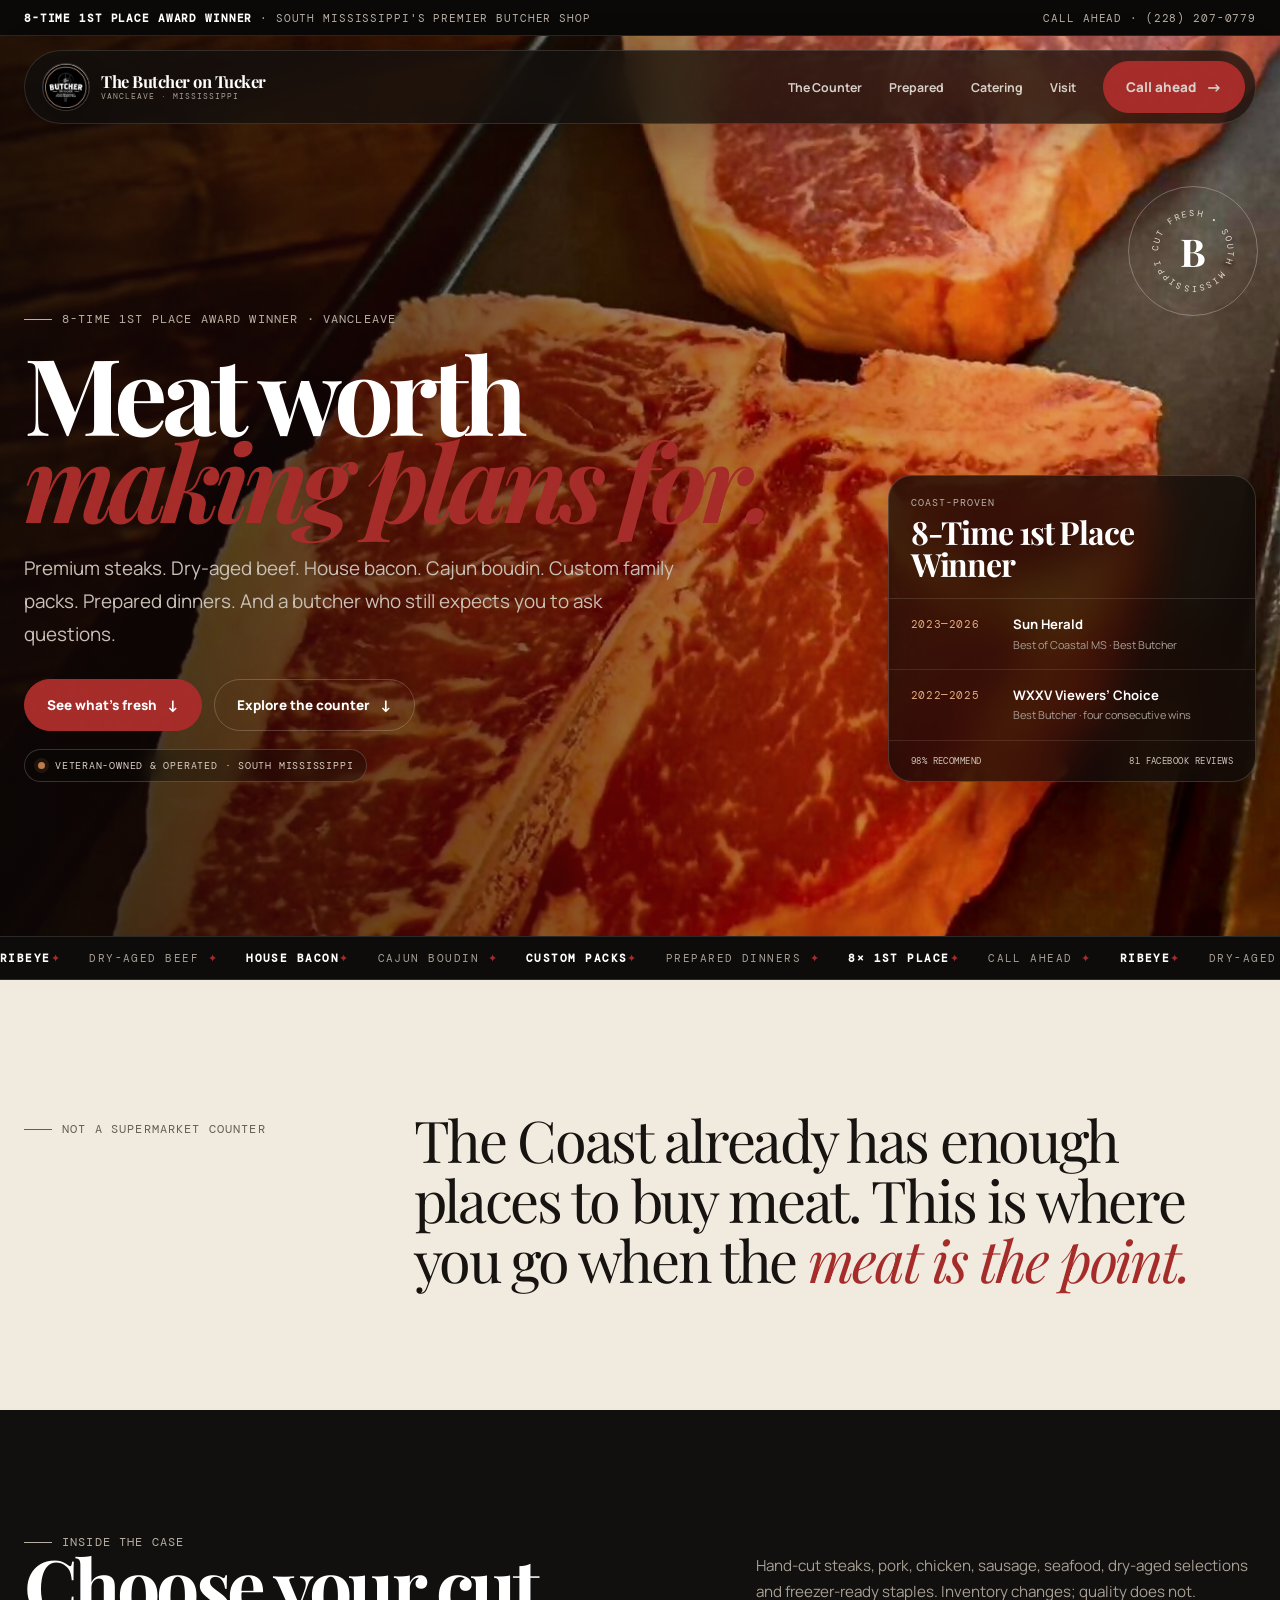
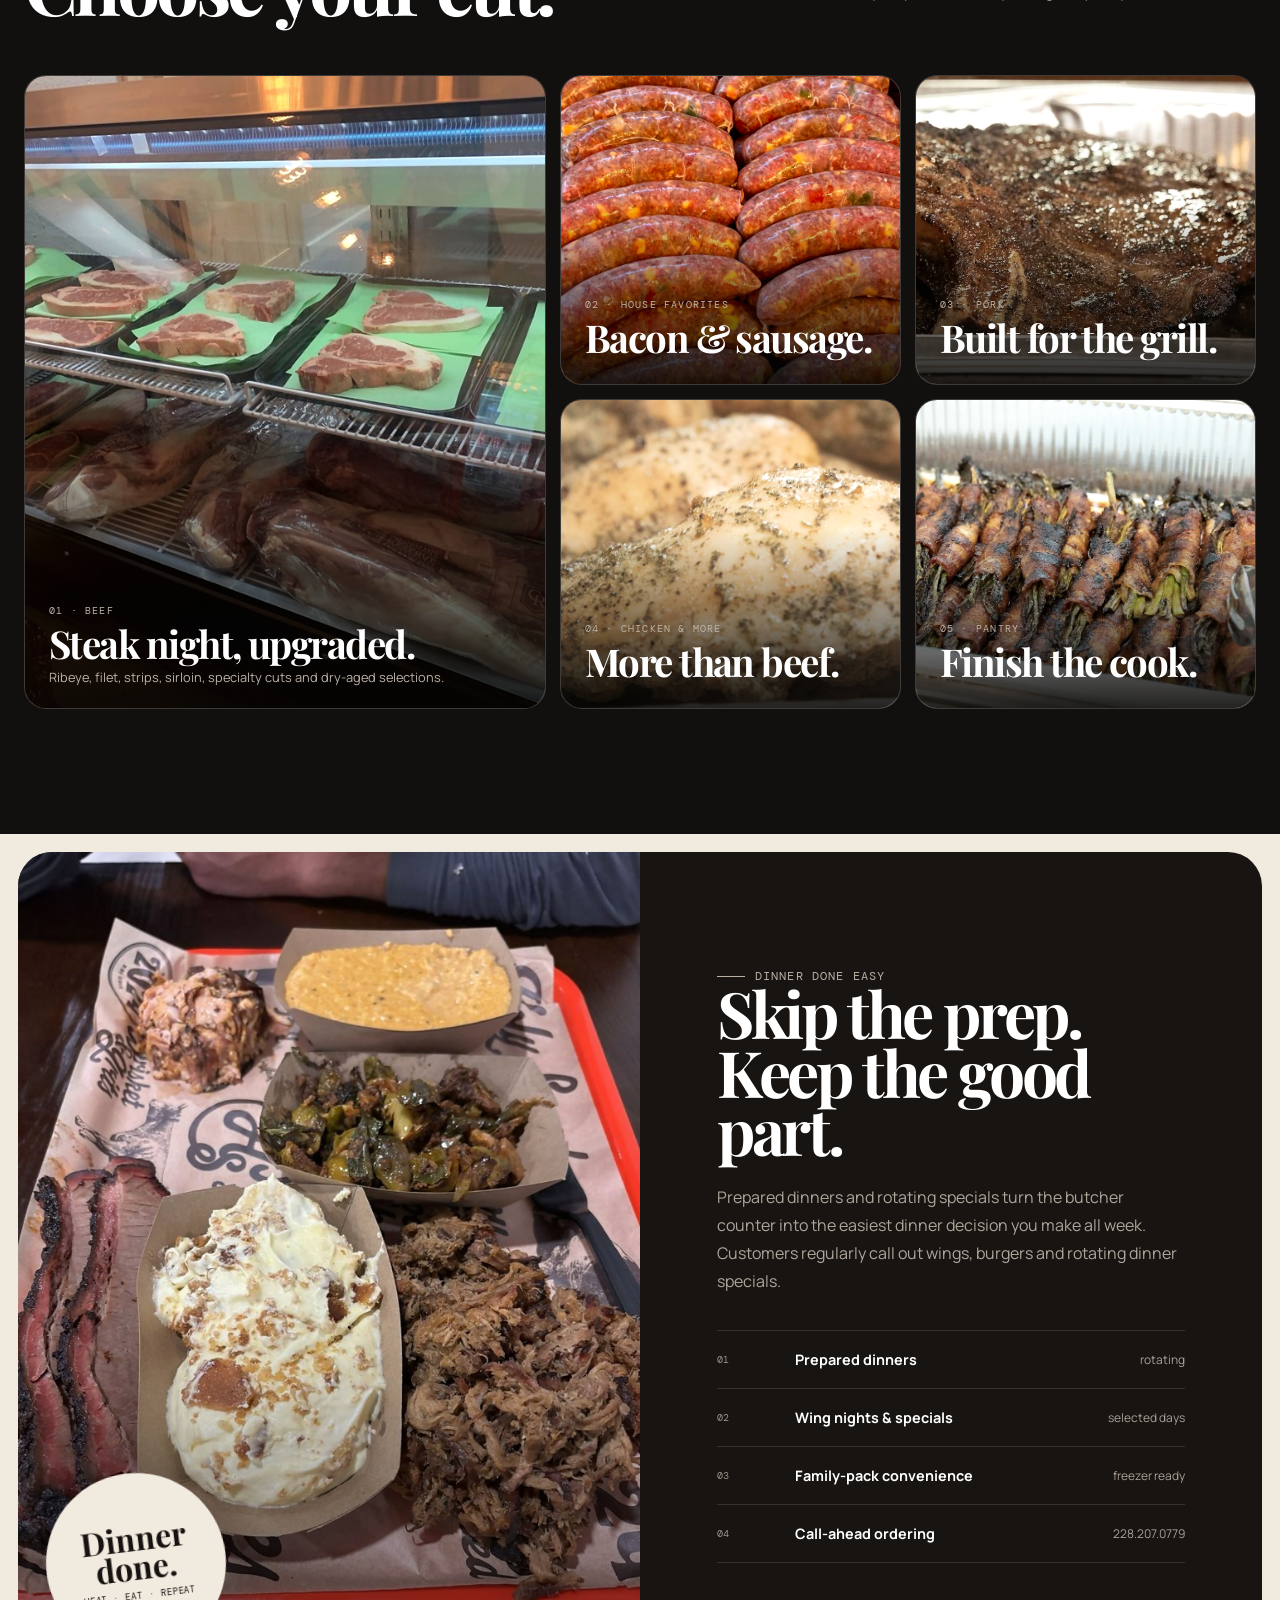
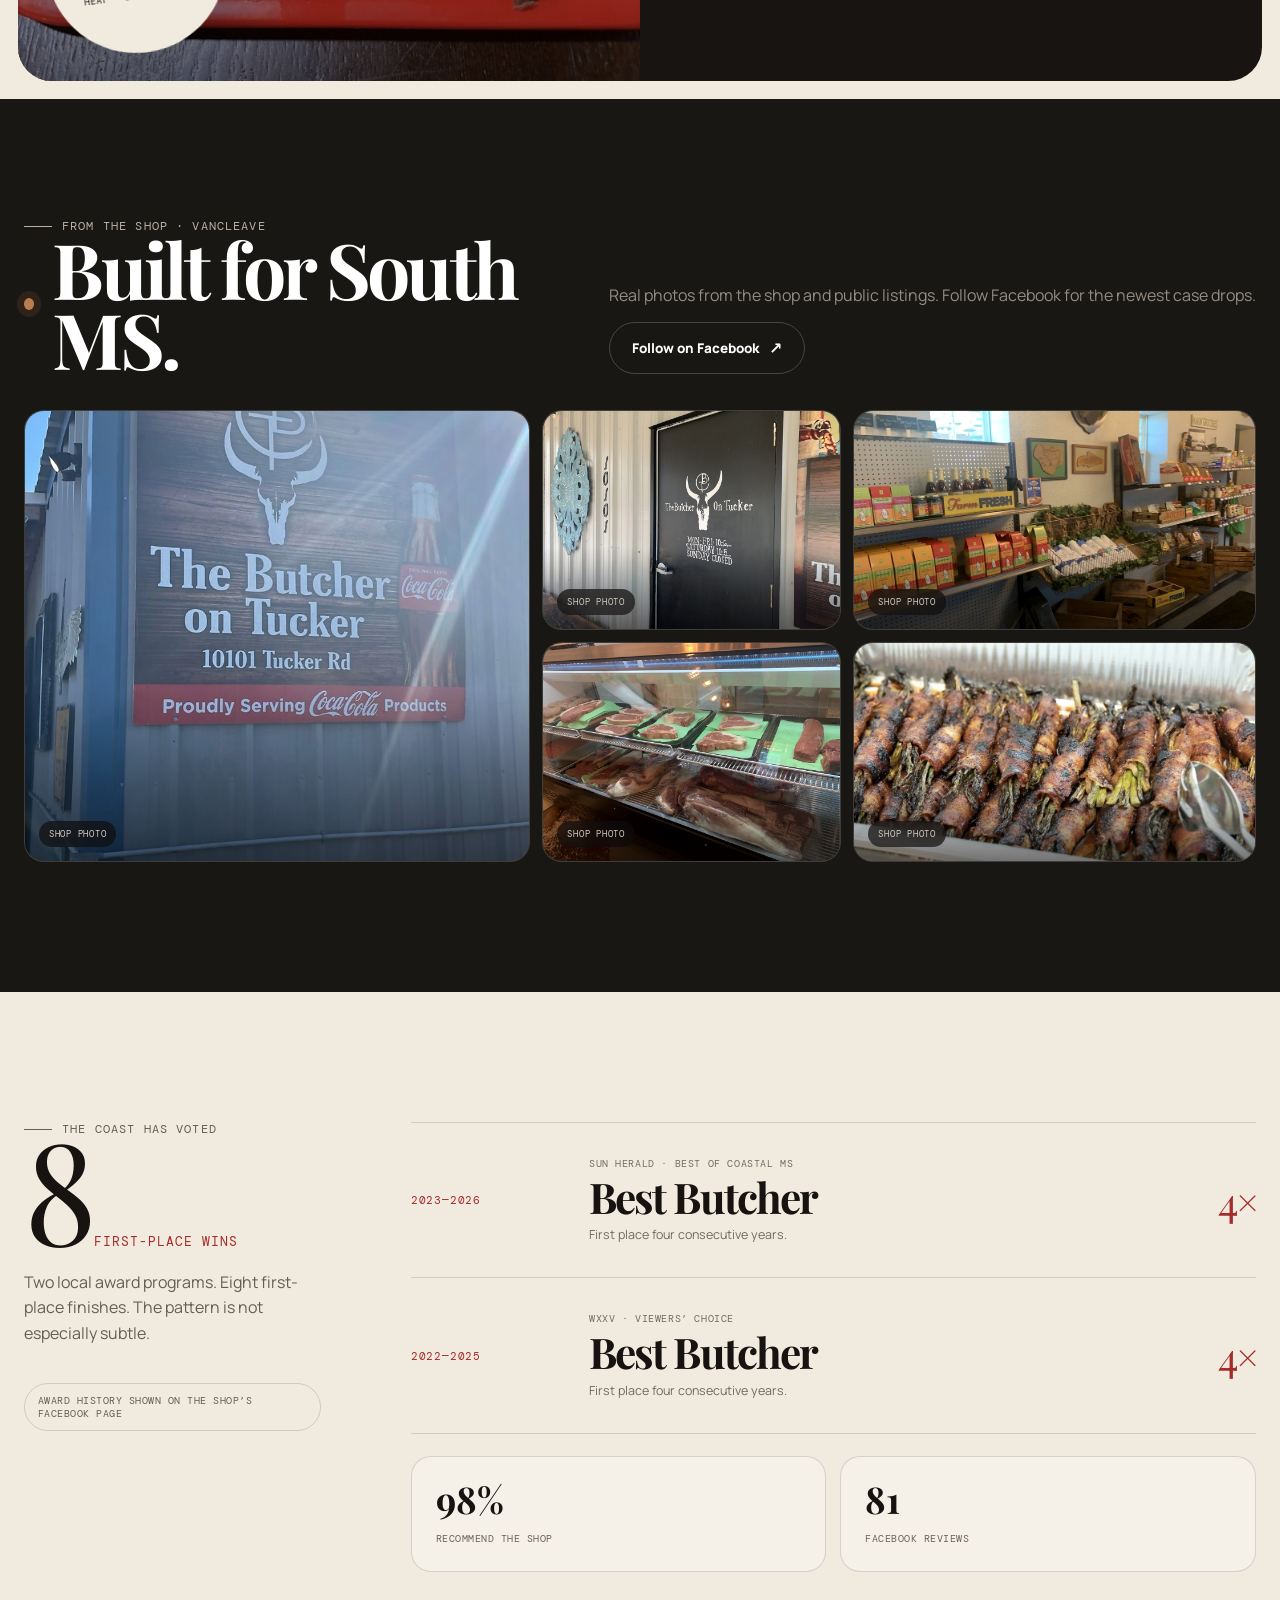
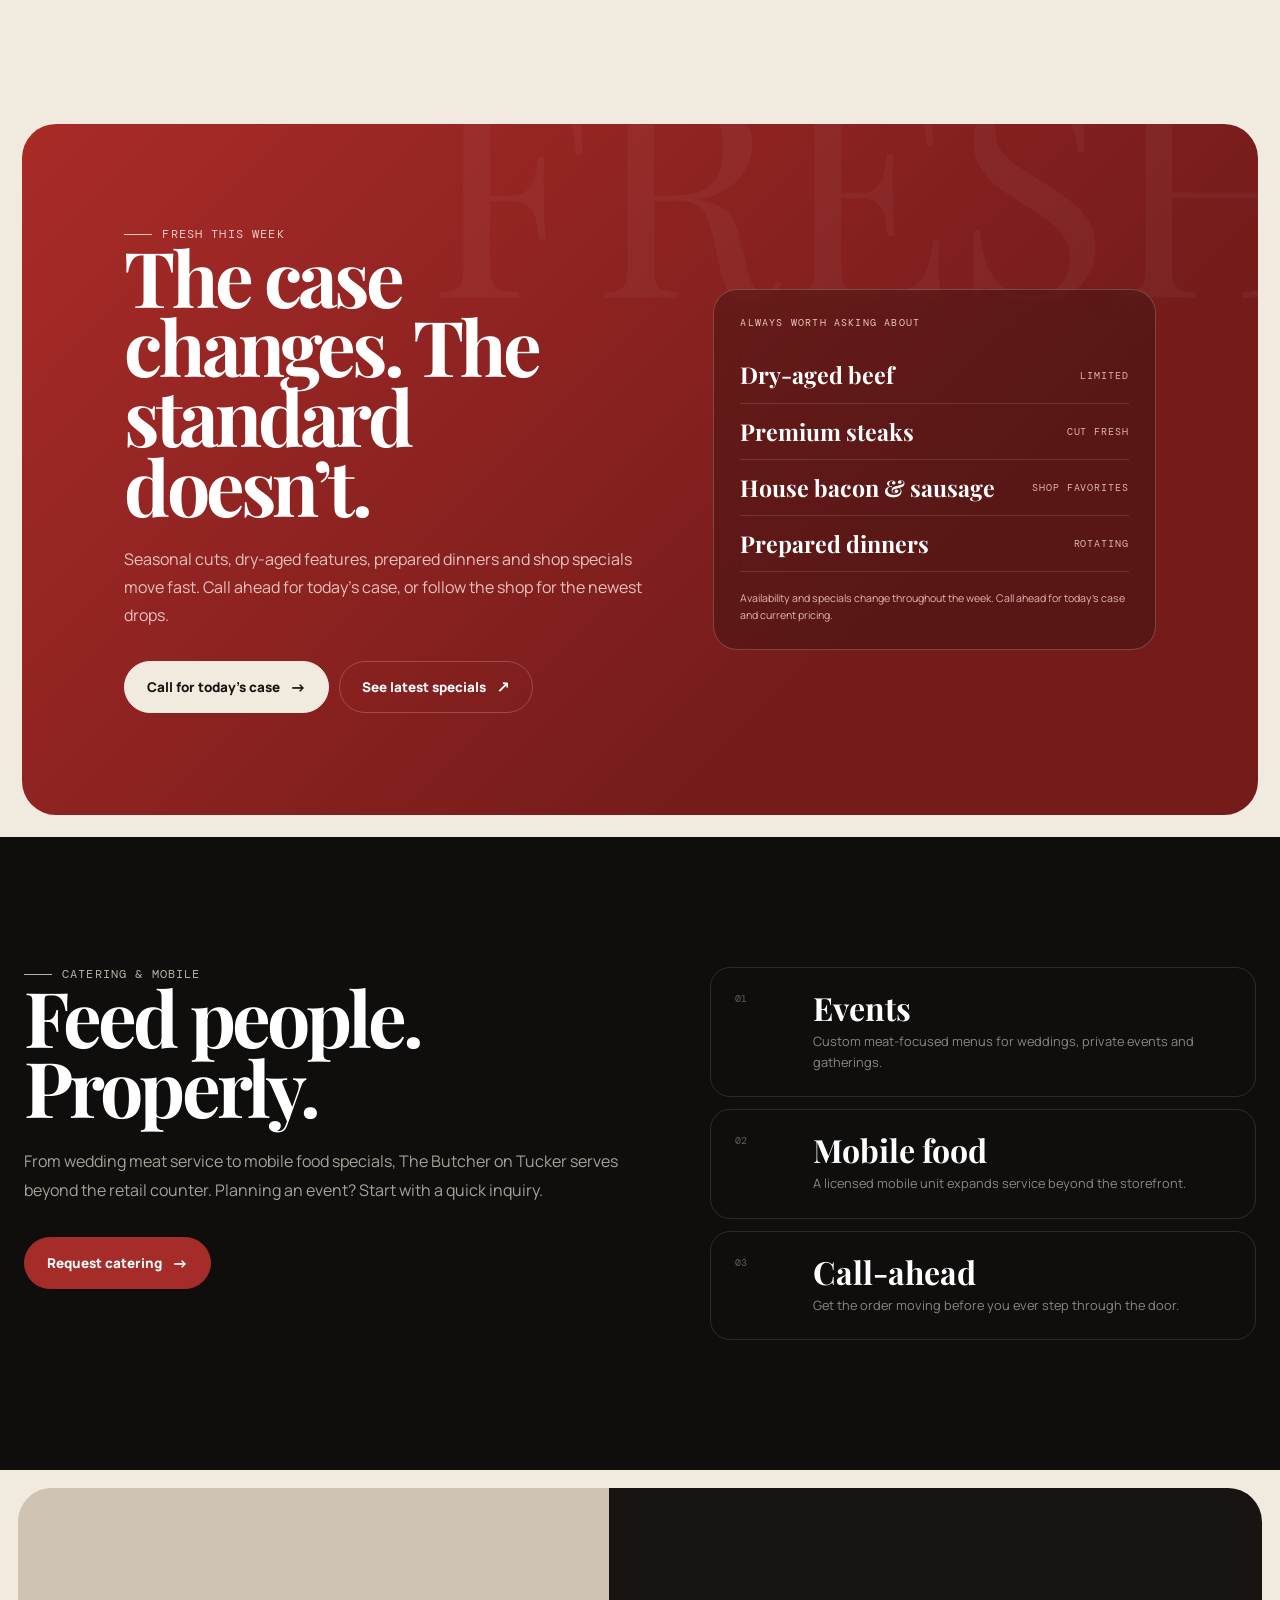
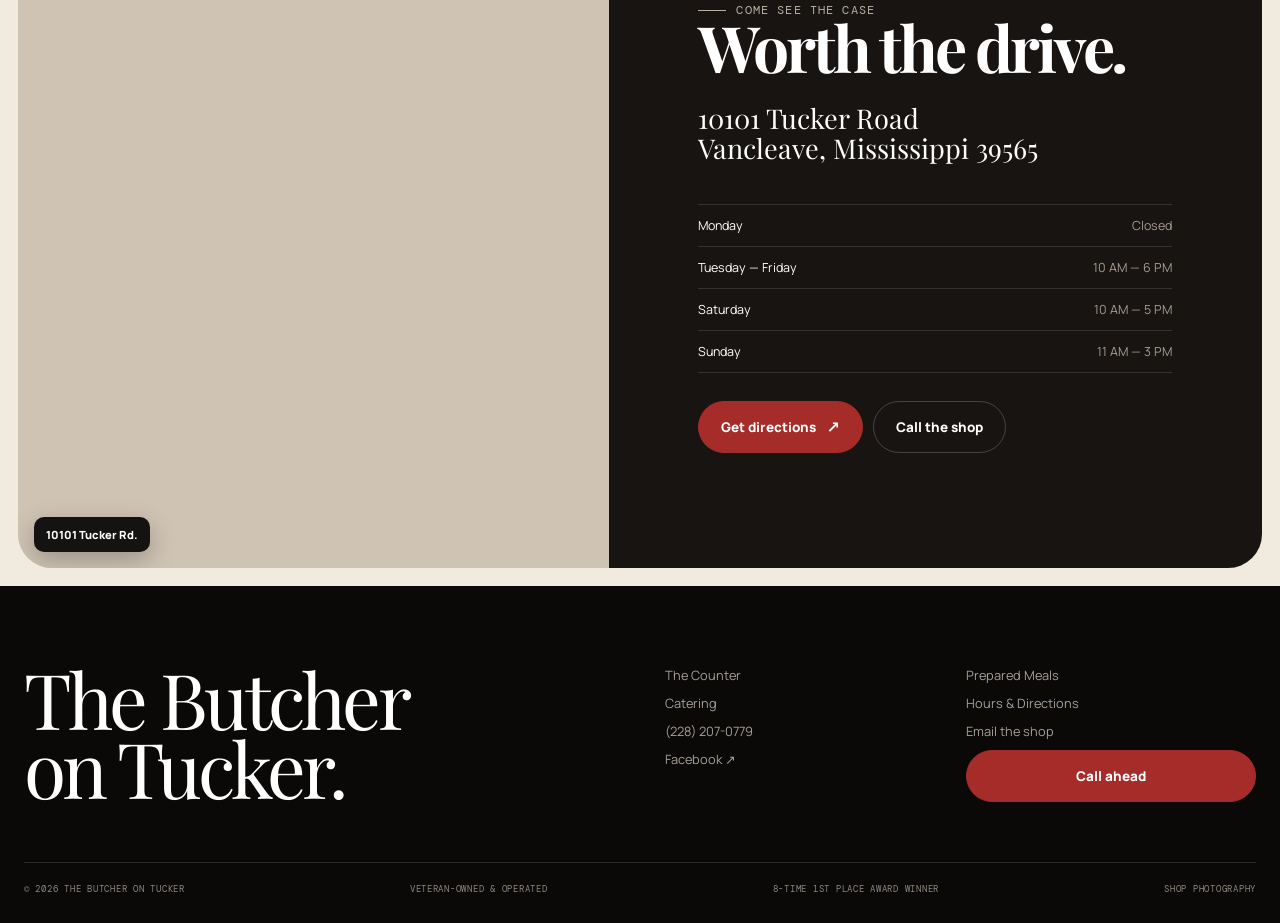
==== commit 0c1810e4: "Enhance shop photos for sharper web display Swap Yelp l.jpg thumbs for o.jpg originals, 2x upscale w" ====
--- a/index.html
+++ b/index.html
@@ -1 +1 @@
-<!DOCTYPE html><html lang="en"><head><meta charset="utf-8"/><meta content="width=device-width, initial-scale=1" name="viewport"/><meta content="The Butcher on Tucker — veteran-owned and operated, 8-time first-place award-winning butcher shop in Vancleave, Mississippi, serving premium cuts, dry-aged beef, prepared meals and catering." name="description"/><meta content="#11100f" name="theme-color"/><meta content="The Butcher on Tucker | South Mississippi’s Premier Butcher Shop" property="og:title"/><meta content="Veteran-owned and operated, 8-time first-place award-winning butcher shop serving premium cuts, dry-aged beef, prepared meals, catering and call-ahead service in Vancleave, Mississippi." property="og:description"/><meta content="website" property="og:type"/><meta content="https://jackjones0056-design.github.io/ButcheronTucker/" property="og:url"/><meta content="https://jackjones0056-design.github.io/ButcheronTucker/images/10-steak-cuts.jpg" property="og:image"/><meta content="summary_large_image" name="twitter:card"/><meta content="The Butcher on Tucker | South Mississippi’s Premier Butcher Shop" name="twitter:title"/><meta content="Veteran-owned butcher shop in Vancleave, MS — call ahead for today’s case." name="twitter:description"/><meta content="https://jackjones0056-design.github.io/ButcheronTucker/images/10-steak-cuts.jpg" name="twitter:image"/><link rel="canonical" href="https://jackjones0056-design.github.io/ButcheronTucker/"/><link href="data:image/svg+xml,%3Csvg xmlns='http://www.w3.org/2000/svg' viewBox='0 0 64 64'%3E%3Crect width='64' height='64' rx='16' fill='%2311100f'/%3E%3Ctext x='32' y='44' text-anchor='middle' font-size='38' fill='%23f1eadf' font-family='Georgia'%3EB%3C/text%3E%3C/svg%3E" rel="icon"/><script type="application/ld+json">{"@context":"https://schema.org","@type":"ButcherShop","name":"The Butcher on Tucker","url":"https://jackjones0056-design.github.io/ButcheronTucker/","telephone":"+1-228-207-0779","email":"thebutcherontucker@gmail.com","description":"Veteran-owned and operated butcher shop serving South Mississippi.","address":{"@type":"PostalAddress","streetAddress":"10101 Tucker Road","addressLocality":"Vancleave","addressRegion":"MS","postalCode":"39565","addressCountry":"US"},"geo":{"@type":"GeoCoordinates","latitude":30.488354,"longitude":-88.68813},"openingHoursSpecification":[{"@type":"OpeningHoursSpecification","dayOfWeek":["Tuesday","Wednesday","Thursday","Friday"],"opens":"10:00","closes":"18:00"},{"@type":"OpeningHoursSpecification","dayOfWeek":"Saturday","opens":"10:00","closes":"17:00"},{"@type":"OpeningHoursSpecification","dayOfWeek":"Sunday","opens":"11:00","closes":"15:00"}],"award":["Sun Herald Best of Coastal MS Best Butcher, 2023-2026","WXXV Viewers' Choice Best Butcher, 2022-2025"]}</script><title>The Butcher on Tucker | South Mississippi's Premier Butcher Shop</title><link href="https://fonts.googleapis.com" rel="preconnect"/><link crossorigin="" href="https://fonts.gstatic.com" rel="preconnect"/><link href="https://fonts.googleapis.com/css2?family=DM+Mono:wght@400;500&amp;family=Manrope:wght@400;500;600;700;800&amp;family=Playfair+Display:ital,wght@0,700;1,700&amp;display=swap" rel="stylesheet"/><link rel="stylesheet" href="styles-a.css"/><link rel="stylesheet" href="styles-b.css"/></head><body><div class="noise"></div><div class="topline"><div class="container"><span><strong>8-Time 1st Place Award Winner</strong> · South Mississippi's Premier Butcher Shop</span><a href="tel:+12282070779">Call ahead · (228) 207-0779</a></div></div><header class="nav" id="nav"><a aria-label="The Butcher on Tucker home" class="logo" href="#top"><span class="logo-mark"><img alt="The Butcher on Tucker logo" aria-hidden="true" decoding="async" src="logo.svg"/></span><span class="logo-copy"><strong>The Butcher on Tucker</strong><span>Vancleave · Mississippi</span></span></a><button aria-expanded="false" aria-label="Open navigation" class="menu"><span></span><span></span></button><nav aria-label="Primary" class="navlinks"><a href="#counter">The Counter</a><a href="#prepared">Prepared</a><a href="#catering">Catering</a><a href="#visit">Visit</a><a class="pill primary" href="tel:+12282070779">Call ahead <span class="arrow">→</span></a></nav></header><main id="top"><section class="hero"><div class="hero-fallback"></div><div class="hero-media"><img alt="Premium steak cuts from The Butcher on Tucker" decoding="async" fetchpriority="high" loading="eager" src="images/10-steak-cuts.jpg"/></div><div aria-hidden="true" class="hero-corner"><svg viewbox="0 0 100 100"><defs><path d="M50,50 m-36,0 a36,36 0 1,1 72,0 a36,36 0 1,1 -72,0" id="circle"></path></defs><text><textpath href="#circle">CUT FRESH • SOUTH MISSISSIPPI • </textpath></text></svg><b>B</b></div><div class="container hero-inner"><div class="hero-copy"><div class="kicker">8-time 1st place award winner · Vancleave</div><h1 class="display">Meat worth<br/><em>making plans for.</em></h1><p class="hero-sub">Premium steaks. Dry-aged beef. House bacon. Cajun boudin. Custom family packs. Prepared dinners. And a butcher who still expects you to ask questions.</p><div class="hero-actions"><a class="pill primary" href="#fresh">See what’s fresh <span class="arrow">↓</span></a><a class="pill" href="#counter">Explore the counter <span class="arrow">↓</span></a></div><div class="veteran-badge">Veteran-Owned &amp; Operated · South Mississippi</div></div><aside class="hero-aside" aria-label="Award highlights"><div class="hero-award-head"><span>Coast-proven</span><strong>8-Time 1st Place Winner</strong></div><div class="hero-award-row"><span class="year">2023—2026</span><div><b>Sun Herald</b><span>Best of Coastal MS · Best Butcher</span></div></div><div class="hero-award-row"><span class="year">2022—2025</span><div><b>WXXV Viewers’ Choice</b><span>Best Butcher · four consecutive wins</span></div></div><div class="hero-award-foot"><span>98% recommend</span><span>81 Facebook reviews</span></div></aside></div></section><div class="ticker"><div class="ticker-track"><span><b>Ribeye</b><i>✦</i></span><span>Dry-aged beef <i>✦</i></span><span><b>House bacon</b><i>✦</i></span><span>Cajun boudin <i>✦</i></span><span><b>Custom packs</b><i>✦</i></span><span>Prepared dinners <i>✦</i></span><span><b>8× 1st place</b><i>✦</i></span><span>Call ahead <i>✦</i></span><span><b>Ribeye</b><i>✦</i></span><span>Dry-aged beef <i>✦</i></span><span><b>House bacon</b><i>✦</i></span><span>Cajun boudin <i>✦</i></span><span><b>Custom packs</b><i>✦</i></span><span>Prepared dinners <i>✦</i></span><span><b>8× 1st place</b><i>✦</i></span><span>Call ahead <i>✦</i></span></div></div><section class="statement"><div class="container statement-grid"><div><div class="kicker dark">Not a supermarket counter</div></div><p class="statement-copy">The Coast already has enough places to buy meat. This is where you go when the <em>meat is the point.</em></p></div></section><section class="counter" id="counter"><div class="container"><div class="section-head"><div><div class="kicker">Inside the case</div><h2 class="h2">Choose your cut.</h2></div><p>Hand-cut steaks, pork, chicken, sausage, seafood, dry-aged selections and freezer-ready staples. Inventory changes; quality does not.</p></div><div class="cut-grid"><article class="cut-card"><img alt="Meat case at The Butcher on Tucker" decoding="async" loading="lazy" src="images/04-meat-case.jpg"/><div class="cut-content"><span>01 · Beef</span><h3>Steak night, upgraded.</h3><p>Ribeye, filet, strips, sirloin, specialty cuts and dry-aged selections.</p></div></article><article class="cut-card"><img alt="Fresh linked sausages from the shop" decoding="async" loading="lazy" src="images/09-sausage-product.jpg"/><div class="cut-content"><span>02 · House favorites</span><h3>Bacon &amp; sausage.</h3></div></article><article class="cut-card"><img alt="Smoked ribs in the serving case" decoding="async" loading="lazy" src="images/06-smoked-ribs.jpg"/><div class="cut-content"><span>03 · Pork</span><h3>Built for the grill.</h3></div></article><article class="cut-card"><img alt="Prepared chicken from the shop" decoding="async" loading="lazy" src="images/07-prepared-chicken.jpg"/><div class="cut-content"><span>04 · Chicken &amp; more</span><h3>More than beef.</h3></div></article><article class="cut-card"><img alt="Bacon-wrapped prepared food from the shop" decoding="async" loading="lazy" src="images/05-bacon-wrapped-prepared-food.jpg"/><div class="cut-content"><span>05 · Pantry</span><h3>Finish the cook.</h3></div></article></div></div></section><section class="feature" id="prepared"><div class="feature-shell"><div class="feature-media"><img alt="Prepared platter with brisket, pulled pork and sides" decoding="async" loading="lazy" src="images/08-prepared-food-platter.jpg"/><div class="feature-badge"><b>Dinner<br/>done.</b><span>heat · eat · repeat</span></div></div><div class="feature-copy"><div class="kicker">Dinner Done Easy</div><h2 class="h2">Skip the prep.<br/>Keep the good part.</h2><p>Prepared dinners and rotating specials turn the butcher counter into the easiest dinner decision you make all week. Customers regularly call out wings, burgers and rotating dinner specials.</p><div class="feature-list"><div class="feature-row"><span>01</span><strong>Prepared dinners</strong><em>rotating</em></div><div class="feature-row"><span>02</span><strong>Wing nights &amp; specials</strong><em>selected days</em></div><div class="feature-row"><span>03</span><strong>Family-pack convenience</strong><em>freezer ready</em></div><div class="feature-row"><span>04</span><strong>Call-ahead ordering</strong><em>228.207.0779</em></div></div></div></div></section><section class="social"><div class="container"><div class="social-head"><div><div class="kicker">From the shop · Vancleave</div><div class="social-title"><span class="dot"></span><h2 class="h2">Built for South MS.</h2></div></div><div><p>Real photos from the shop and public listings. Follow Facebook for the newest case drops.</p><a class="pill" href="https://www.facebook.com/TheButcheronTucker" rel="noopener" target="_blank">Follow on Facebook <span class="arrow">↗</span></a></div></div><div class="photo-rail"><div class="social-card"><img alt="The Butcher on Tucker storefront" decoding="async" loading="lazy" src="images/01-storefront-exterior.jpg"/><span class="source-chip">Shop photo</span></div><div class="social-card"><img alt="Entrance door and hours at The Butcher on Tucker" decoding="async" loading="lazy" src="images/02-entrance-door.jpg"/><span class="source-chip">Shop photo</span></div><div class="social-card"><img alt="Interior shelves at The Butcher on Tucker" decoding="async" loading="lazy" src="images/03-interior-shelves.jpg"/><span class="source-chip">Shop photo</span></div><div class="social-card"><img alt="Steaks and packaged meats in the case" decoding="async" loading="lazy" src="images/04-meat-case.jpg"/><span class="source-chip">Shop photo</span></div><div class="social-card"><img alt="Bacon-wrapped prepared specialty from the shop" decoding="async" loading="lazy" src="images/05-bacon-wrapped-prepared-food.jpg"/><span class="source-chip">Shop photo</span></div></div></div></section><section class="proof" id="awards"><div class="container proof-grid"><aside class="proof-score"><div class="kicker dark">The Coast has voted</div><div class="big">8<span>first-place wins</span></div><p>Two local award programs. Eight first-place finishes. The pattern is not especially subtle.</p><div class="award-note">Award history shown on the shop’s Facebook page</div></aside><div><div class="award-list"><article class="award-card"><div class="award-date">2023—2026</div><div><span class="award-source">Sun Herald · Best of Coastal MS</span><h3>Best Butcher</h3><p>First place four consecutive years.</p></div><div class="award-count">4×</div></article><article class="award-card"><div class="award-date">2022—2025</div><div><span class="award-source">WXXV · Viewers’ Choice</span><h3>Best Butcher</h3><p>First place four consecutive years.</p></div><div class="award-count">4×</div></article></div><div class="recommend-row"><div class="recommend-card"><strong>98%</strong><span>recommend the shop</span></div><div class="recommend-card"><strong>81</strong><span>Facebook reviews</span></div></div></div></div></section><section class="fresh-section" id="fresh"><div class="fresh-shell"><div class="fresh-copy"><div class="kicker">Fresh this week</div><h2 class="h2">The case changes. The standard doesn’t.</h2><p>Seasonal cuts, dry-aged features, prepared dinners and shop specials move fast. Call ahead for today’s case, or follow the shop for the newest drops.</p><div class="fresh-actions"><a class="pill light" href="tel:+12282070779">Call for today’s case <span class="arrow">→</span></a><a class="pill" href="https://www.facebook.com/TheButcheronTucker" rel="noopener" target="_blank">See latest specials <span class="arrow">↗</span></a></div></div><div aria-label="Current butcher shop highlights" class="fresh-board"><div class="board-label">Always worth asking about</div><div class="fresh-item"><strong>Dry-aged beef</strong><span>limited</span></div><div class="fresh-item"><strong>Premium steaks</strong><span>cut fresh</span></div><div class="fresh-item"><strong>House bacon &amp; sausage</strong><span>shop favorites</span></div><div class="fresh-item"><strong>Prepared dinners</strong><span>rotating</span></div><div class="fresh-note">Availability and specials change throughout the week. Call ahead for today’s case and current pricing.</div></div></div></section><section class="catering" id="catering"><div class="container catering-grid"><div class="catering-copy"><div class="kicker">Catering &amp; mobile</div><h2 class="h2">Feed people.<br/>Properly.</h2><p>From wedding meat service to mobile food specials, The Butcher on Tucker serves beyond the retail counter. Planning an event? Start with a quick inquiry.</p><a class="pill primary" href="mailto:thebutcherontucker@gmail.com?subject=Catering%20Inquiry">Request catering <span class="arrow">→</span></a></div><div class="service-stack"><article class="service"><span class="n">01</span><div><h3>Events</h3><p>Custom meat-focused menus for weddings, private events and gatherings.</p></div></article><article class="service"><span class="n">02</span><div><h3>Mobile food</h3><p>A licensed mobile unit expands service beyond the storefront.</p></div></article><article class="service"><span class="n">03</span><div><h3>Call-ahead</h3><p>Get the order moving before you ever step through the door.</p></div></article></div></div></section><section class="visit" id="visit"><div class="visit-shell"><div class="visit-map"><iframe title="Map to The Butcher on Tucker in Vancleave, MS" loading="lazy" referrerpolicy="no-referrer-when-downgrade" allowfullscreen="" src="https://maps.google.com/maps?q=10101%20Tucker%20Rd%2C%20Vancleave%2C%20MS%2039565&amp;z=15&amp;output=embed"></iframe><div class="map-label">10101 Tucker Rd.</div></div><div class="visit-copy"><div class="kicker">Come see the case</div><h2 class="h2">Worth the drive.</h2><div class="address">10101 Tucker Road<br/>Vancleave, Mississippi 39565</div><div class="hours"><div class="hour"><span>Monday</span><span>Closed</span></div><div class="hour"><span>Tuesday — Friday</span><span>10 AM — 6 PM</span></div><div class="hour"><span>Saturday</span><span>10 AM — 5 PM</span></div><div class="hour"><span>Sunday</span><span>11 AM — 3 PM</span></div></div><div class="visit-actions"><a class="pill primary" href="https://maps.apple.com/?q=The%20Butcher%20on%20Tucker&amp;address=10101%20Tucker%20Rd,%20Vancleave,%20MS%2039565" rel="noopener" target="_blank">Get directions <span class="arrow">↗</span></a><a class="pill" href="tel:+12282070779">Call the shop</a></div></div></div></section></main><footer><div class="container"><div class="footer-top"><div class="footer-big">The Butcher<br/>on Tucker.</div><div class="footer-links"><a href="#counter">The Counter</a><a href="#prepared">Prepared Meals</a><a href="#catering">Catering</a><a href="#visit">Hours &amp; Directions</a><a href="tel:+12282070779">(228) 207-0779</a><a href="mailto:thebutcherontucker@gmail.com">Email the shop</a><a href="https://www.facebook.com/TheButcheronTucker" rel="noopener" target="_blank">Facebook ↗</a><a class="pill primary" href="tel:+12282070779">Call ahead</a></div></div><div class="footer-bottom"><span>© 2026 The Butcher on Tucker</span><span>Veteran-Owned &amp; Operated</span><span>8-Time 1st Place Award Winner</span><span>Shop photography</span></div></div></footer><div class="mobile-bar"><a href="tel:+12282070779">Call shop</a><a href="#fresh" style="display:grid;place-items:center;background:var(--ox);color:#fff;font-weight:800">Today’s case</a></div><script src="script.js" defer></script></body></html>+<!DOCTYPE html><html lang="en"><head><meta charset="utf-8"/><meta content="width=device-width, initial-scale=1" name="viewport"/><meta content="The Butcher on Tucker — veteran-owned and operated, 8-time first-place award-winning butcher shop in Vancleave, Mississippi, serving premium cuts, dry-aged beef, prepared meals and catering." name="description"/><meta content="#11100f" name="theme-color"/><meta content="The Butcher on Tucker | South Mississippi’s Premier Butcher Shop" property="og:title"/><meta content="Veteran-owned and operated, 8-time first-place award-winning butcher shop serving premium cuts, dry-aged beef, prepared meals, catering and call-ahead service in Vancleave, Mississippi." property="og:description"/><meta content="website" property="og:type"/><meta content="https://jackjones0056-design.github.io/ButcheronTucker/" property="og:url"/><meta content="https://jackjones0056-design.github.io/ButcheronTucker/images/10-steak-cuts.jpg?v=2" property="og:image"/><meta content="summary_large_image" name="twitter:card"/><meta content="The Butcher on Tucker | South Mississippi’s Premier Butcher Shop" name="twitter:title"/><meta content="Veteran-owned butcher shop in Vancleave, MS — call ahead for today’s case." name="twitter:description"/><meta content="https://jackjones0056-design.github.io/ButcheronTucker/images/10-steak-cuts.jpg?v=2" name="twitter:image"/><link rel="canonical" href="https://jackjones0056-design.github.io/ButcheronTucker/"/><link href="data:image/svg+xml,%3Csvg xmlns='http://www.w3.org/2000/svg' viewBox='0 0 64 64'%3E%3Crect width='64' height='64' rx='16' fill='%2311100f'/%3E%3Ctext x='32' y='44' text-anchor='middle' font-size='38' fill='%23f1eadf' font-family='Georgia'%3EB%3C/text%3E%3C/svg%3E" rel="icon"/><script type="application/ld+json">{"@context":"https://schema.org","@type":"ButcherShop","name":"The Butcher on Tucker","url":"https://jackjones0056-design.github.io/ButcheronTucker/","telephone":"+1-228-207-0779","email":"thebutcherontucker@gmail.com","description":"Veteran-owned and operated butcher shop serving South Mississippi.","address":{"@type":"PostalAddress","streetAddress":"10101 Tucker Road","addressLocality":"Vancleave","addressRegion":"MS","postalCode":"39565","addressCountry":"US"},"geo":{"@type":"GeoCoordinates","latitude":30.488354,"longitude":-88.68813},"openingHoursSpecification":[{"@type":"OpeningHoursSpecification","dayOfWeek":["Tuesday","Wednesday","Thursday","Friday"],"opens":"10:00","closes":"18:00"},{"@type":"OpeningHoursSpecification","dayOfWeek":"Saturday","opens":"10:00","closes":"17:00"},{"@type":"OpeningHoursSpecification","dayOfWeek":"Sunday","opens":"11:00","closes":"15:00"}],"award":["Sun Herald Best of Coastal MS Best Butcher, 2023-2026","WXXV Viewers' Choice Best Butcher, 2022-2025"]}</script><title>The Butcher on Tucker | South Mississippi's Premier Butcher Shop</title><link href="https://fonts.googleapis.com" rel="preconnect"/><link crossorigin="" href="https://fonts.gstatic.com" rel="preconnect"/><link href="https://fonts.googleapis.com/css2?family=DM+Mono:wght@400;500&amp;family=Manrope:wght@400;500;600;700;800&amp;family=Playfair+Display:ital,wght@0,700;1,700&amp;display=swap" rel="stylesheet"/><link rel="stylesheet" href="styles-a.css"/><link rel="stylesheet" href="styles-b.css"/></head><body><div class="noise"></div><div class="topline"><div class="container"><span><strong>8-Time 1st Place Award Winner</strong> · South Mississippi's Premier Butcher Shop</span><a href="tel:+12282070779">Call ahead · (228) 207-0779</a></div></div><header class="nav" id="nav"><a aria-label="The Butcher on Tucker home" class="logo" href="#top"><span class="logo-mark"><img alt="The Butcher on Tucker logo" aria-hidden="true" decoding="async" src="logo.svg"/></span><span class="logo-copy"><strong>The Butcher on Tucker</strong><span>Vancleave · Mississippi</span></span></a><button aria-expanded="false" aria-label="Open navigation" class="menu"><span></span><span></span></button><nav aria-label="Primary" class="navlinks"><a href="#counter">The Counter</a><a href="#prepared">Prepared</a><a href="#catering">Catering</a><a href="#visit">Visit</a><a class="pill primary" href="tel:+12282070779">Call ahead <span class="arrow">→</span></a></nav></header><main id="top"><section class="hero"><div class="hero-fallback"></div><div class="hero-media"><img alt="Premium steak cuts from The Butcher on Tucker" decoding="async" fetchpriority="high" loading="eager" src="images/10-steak-cuts.jpg?v=2"/></div><div aria-hidden="true" class="hero-corner"><svg viewbox="0 0 100 100"><defs><path d="M50,50 m-36,0 a36,36 0 1,1 72,0 a36,36 0 1,1 -72,0" id="circle"></path></defs><text><textpath href="#circle">CUT FRESH • SOUTH MISSISSIPPI • </textpath></text></svg><b>B</b></div><div class="container hero-inner"><div class="hero-copy"><div class="kicker">8-time 1st place award winner · Vancleave</div><h1 class="display">Meat worth<br/><em>making plans for.</em></h1><p class="hero-sub">Premium steaks. Dry-aged beef. House bacon. Cajun boudin. Custom family packs. Prepared dinners. And a butcher who still expects you to ask questions.</p><div class="hero-actions"><a class="pill primary" href="#fresh">See what’s fresh <span class="arrow">↓</span></a><a class="pill" href="#counter">Explore the counter <span class="arrow">↓</span></a></div><div class="veteran-badge">Veteran-Owned &amp; Operated · South Mississippi</div></div><aside class="hero-aside" aria-label="Award highlights"><div class="hero-award-head"><span>Coast-proven</span><strong>8-Time 1st Place Winner</strong></div><div class="hero-award-row"><span class="year">2023—2026</span><div><b>Sun Herald</b><span>Best of Coastal MS · Best Butcher</span></div></div><div class="hero-award-row"><span class="year">2022—2025</span><div><b>WXXV Viewers’ Choice</b><span>Best Butcher · four consecutive wins</span></div></div><div class="hero-award-foot"><span>98% recommend</span><span>81 Facebook reviews</span></div></aside></div></section><div class="ticker"><div class="ticker-track"><span><b>Ribeye</b><i>✦</i></span><span>Dry-aged beef <i>✦</i></span><span><b>House bacon</b><i>✦</i></span><span>Cajun boudin <i>✦</i></span><span><b>Custom packs</b><i>✦</i></span><span>Prepared dinners <i>✦</i></span><span><b>8× 1st place</b><i>✦</i></span><span>Call ahead <i>✦</i></span><span><b>Ribeye</b><i>✦</i></span><span>Dry-aged beef <i>✦</i></span><span><b>House bacon</b><i>✦</i></span><span>Cajun boudin <i>✦</i></span><span><b>Custom packs</b><i>✦</i></span><span>Prepared dinners <i>✦</i></span><span><b>8× 1st place</b><i>✦</i></span><span>Call ahead <i>✦</i></span></div></div><section class="statement"><div class="container statement-grid"><div><div class="kicker dark">Not a supermarket counter</div></div><p class="statement-copy">The Coast already has enough places to buy meat. This is where you go when the <em>meat is the point.</em></p></div></section><section class="counter" id="counter"><div class="container"><div class="section-head"><div><div class="kicker">Inside the case</div><h2 class="h2">Choose your cut.</h2></div><p>Hand-cut steaks, pork, chicken, sausage, seafood, dry-aged selections and freezer-ready staples. Inventory changes; quality does not.</p></div><div class="cut-grid"><article class="cut-card"><img alt="Meat case at The Butcher on Tucker" decoding="async" loading="lazy" src="images/04-meat-case.jpg?v=2"/><div class="cut-content"><span>01 · Beef</span><h3>Steak night, upgraded.</h3><p>Ribeye, filet, strips, sirloin, specialty cuts and dry-aged selections.</p></div></article><article class="cut-card"><img alt="Fresh linked sausages from the shop" decoding="async" loading="lazy" src="images/09-sausage-product.jpg?v=2"/><div class="cut-content"><span>02 · House favorites</span><h3>Bacon &amp; sausage.</h3></div></article><article class="cut-card"><img alt="Smoked ribs in the serving case" decoding="async" loading="lazy" src="images/06-smoked-ribs.jpg?v=2"/><div class="cut-content"><span>03 · Pork</span><h3>Built for the grill.</h3></div></article><article class="cut-card"><img alt="Prepared chicken from the shop" decoding="async" loading="lazy" src="images/07-prepared-chicken.jpg?v=2"/><div class="cut-content"><span>04 · Chicken &amp; more</span><h3>More than beef.</h3></div></article><article class="cut-card"><img alt="Bacon-wrapped prepared food from the shop" decoding="async" loading="lazy" src="images/05-bacon-wrapped-prepared-food.jpg?v=2"/><div class="cut-content"><span>05 · Pantry</span><h3>Finish the cook.</h3></div></article></div></div></section><section class="feature" id="prepared"><div class="feature-shell"><div class="feature-media"><img alt="Prepared platter with brisket, pulled pork and sides" decoding="async" loading="lazy" src="images/08-prepared-food-platter.jpg?v=2"/><div class="feature-badge"><b>Dinner<br/>done.</b><span>heat · eat · repeat</span></div></div><div class="feature-copy"><div class="kicker">Dinner Done Easy</div><h2 class="h2">Skip the prep.<br/>Keep the good part.</h2><p>Prepared dinners and rotating specials turn the butcher counter into the easiest dinner decision you make all week. Customers regularly call out wings, burgers and rotating dinner specials.</p><div class="feature-list"><div class="feature-row"><span>01</span><strong>Prepared dinners</strong><em>rotating</em></div><div class="feature-row"><span>02</span><strong>Wing nights &amp; specials</strong><em>selected days</em></div><div class="feature-row"><span>03</span><strong>Family-pack convenience</strong><em>freezer ready</em></div><div class="feature-row"><span>04</span><strong>Call-ahead ordering</strong><em>228.207.0779</em></div></div></div></div></section><section class="social"><div class="container"><div class="social-head"><div><div class="kicker">From the shop · Vancleave</div><div class="social-title"><span class="dot"></span><h2 class="h2">Built for South MS.</h2></div></div><div><p>Real photos from the shop and public listings. Follow Facebook for the newest case drops.</p><a class="pill" href="https://www.facebook.com/TheButcheronTucker" rel="noopener" target="_blank">Follow on Facebook <span class="arrow">↗</span></a></div></div><div class="photo-rail"><div class="social-card"><img alt="The Butcher on Tucker storefront" decoding="async" loading="lazy" src="images/01-storefront-exterior.jpg?v=2"/><span class="source-chip">Shop photo</span></div><div class="social-card"><img alt="Entrance door and hours at The Butcher on Tucker" decoding="async" loading="lazy" src="images/02-entrance-door.jpg?v=2"/><span class="source-chip">Shop photo</span></div><div class="social-card"><img alt="Interior shelves at The Butcher on Tucker" decoding="async" loading="lazy" src="images/03-interior-shelves.jpg?v=2"/><span class="source-chip">Shop photo</span></div><div class="social-card"><img alt="Steaks and packaged meats in the case" decoding="async" loading="lazy" src="images/04-meat-case.jpg?v=2"/><span class="source-chip">Shop photo</span></div><div class="social-card"><img alt="Bacon-wrapped prepared specialty from the shop" decoding="async" loading="lazy" src="images/05-bacon-wrapped-prepared-food.jpg?v=2"/><span class="source-chip">Shop photo</span></div></div></div></section><section class="proof" id="awards"><div class="container proof-grid"><aside class="proof-score"><div class="kicker dark">The Coast has voted</div><div class="big">8<span>first-place wins</span></div><p>Two local award programs. Eight first-place finishes. The pattern is not especially subtle.</p><div class="award-note">Award history shown on the shop’s Facebook page</div></aside><div><div class="award-list"><article class="award-card"><div class="award-date">2023—2026</div><div><span class="award-source">Sun Herald · Best of Coastal MS</span><h3>Best Butcher</h3><p>First place four consecutive years.</p></div><div class="award-count">4×</div></article><article class="award-card"><div class="award-date">2022—2025</div><div><span class="award-source">WXXV · Viewers’ Choice</span><h3>Best Butcher</h3><p>First place four consecutive years.</p></div><div class="award-count">4×</div></article></div><div class="recommend-row"><div class="recommend-card"><strong>98%</strong><span>recommend the shop</span></div><div class="recommend-card"><strong>81</strong><span>Facebook reviews</span></div></div></div></div></section><section class="fresh-section" id="fresh"><div class="fresh-shell"><div class="fresh-copy"><div class="kicker">Fresh this week</div><h2 class="h2">The case changes. The standard doesn’t.</h2><p>Seasonal cuts, dry-aged features, prepared dinners and shop specials move fast. Call ahead for today’s case, or follow the shop for the newest drops.</p><div class="fresh-actions"><a class="pill light" href="tel:+12282070779">Call for today’s case <span class="arrow">→</span></a><a class="pill" href="https://www.facebook.com/TheButcheronTucker" rel="noopener" target="_blank">See latest specials <span class="arrow">↗</span></a></div></div><div aria-label="Current butcher shop highlights" class="fresh-board"><div class="board-label">Always worth asking about</div><div class="fresh-item"><strong>Dry-aged beef</strong><span>limited</span></div><div class="fresh-item"><strong>Premium steaks</strong><span>cut fresh</span></div><div class="fresh-item"><strong>House bacon &amp; sausage</strong><span>shop favorites</span></div><div class="fresh-item"><strong>Prepared dinners</strong><span>rotating</span></div><div class="fresh-note">Availability and specials change throughout the week. Call ahead for today’s case and current pricing.</div></div></div></section><section class="catering" id="catering"><div class="container catering-grid"><div class="catering-copy"><div class="kicker">Catering &amp; mobile</div><h2 class="h2">Feed people.<br/>Properly.</h2><p>From wedding meat service to mobile food specials, The Butcher on Tucker serves beyond the retail counter. Planning an event? Start with a quick inquiry.</p><a class="pill primary" href="mailto:thebutcherontucker@gmail.com?subject=Catering%20Inquiry">Request catering <span class="arrow">→</span></a></div><div class="service-stack"><article class="service"><span class="n">01</span><div><h3>Events</h3><p>Custom meat-focused menus for weddings, private events and gatherings.</p></div></article><article class="service"><span class="n">02</span><div><h3>Mobile food</h3><p>A licensed mobile unit expands service beyond the storefront.</p></div></article><article class="service"><span class="n">03</span><div><h3>Call-ahead</h3><p>Get the order moving before you ever step through the door.</p></div></article></div></div></section><section class="visit" id="visit"><div class="visit-shell"><div class="visit-map"><iframe title="Map to The Butcher on Tucker in Vancleave, MS" loading="lazy" referrerpolicy="no-referrer-when-downgrade" allowfullscreen="" src="https://maps.google.com/maps?q=10101%20Tucker%20Rd%2C%20Vancleave%2C%20MS%2039565&amp;z=15&amp;output=embed"></iframe><div class="map-label">10101 Tucker Rd.</div></div><div class="visit-copy"><div class="kicker">Come see the case</div><h2 class="h2">Worth the drive.</h2><div class="address">10101 Tucker Road<br/>Vancleave, Mississippi 39565</div><div class="hours"><div class="hour"><span>Monday</span><span>Closed</span></div><div class="hour"><span>Tuesday — Friday</span><span>10 AM — 6 PM</span></div><div class="hour"><span>Saturday</span><span>10 AM — 5 PM</span></div><div class="hour"><span>Sunday</span><span>11 AM — 3 PM</span></div></div><div class="visit-actions"><a class="pill primary" href="https://maps.apple.com/?q=The%20Butcher%20on%20Tucker&amp;address=10101%20Tucker%20Rd,%20Vancleave,%20MS%2039565" rel="noopener" target="_blank">Get directions <span class="arrow">↗</span></a><a class="pill" href="tel:+12282070779">Call the shop</a></div></div></div></section></main><footer><div class="container"><div class="footer-top"><div class="footer-big">The Butcher<br/>on Tucker.</div><div class="footer-links"><a href="#counter">The Counter</a><a href="#prepared">Prepared Meals</a><a href="#catering">Catering</a><a href="#visit">Hours &amp; Directions</a><a href="tel:+12282070779">(228) 207-0779</a><a href="mailto:thebutcherontucker@gmail.com">Email the shop</a><a href="https://www.facebook.com/TheButcheronTucker" rel="noopener" target="_blank">Facebook ↗</a><a class="pill primary" href="tel:+12282070779">Call ahead</a></div></div><div class="footer-bottom"><span>© 2026 The Butcher on Tucker</span><span>Veteran-Owned &amp; Operated</span><span>8-Time 1st Place Award Winner</span><span>Shop photography</span></div></div></footer><div class="mobile-bar"><a href="tel:+12282070779">Call shop</a><a href="#fresh" style="display:grid;place-items:center;background:var(--ox);color:#fff;font-weight:800">Today’s case</a></div><script src="script.js" defer></script></body></html>
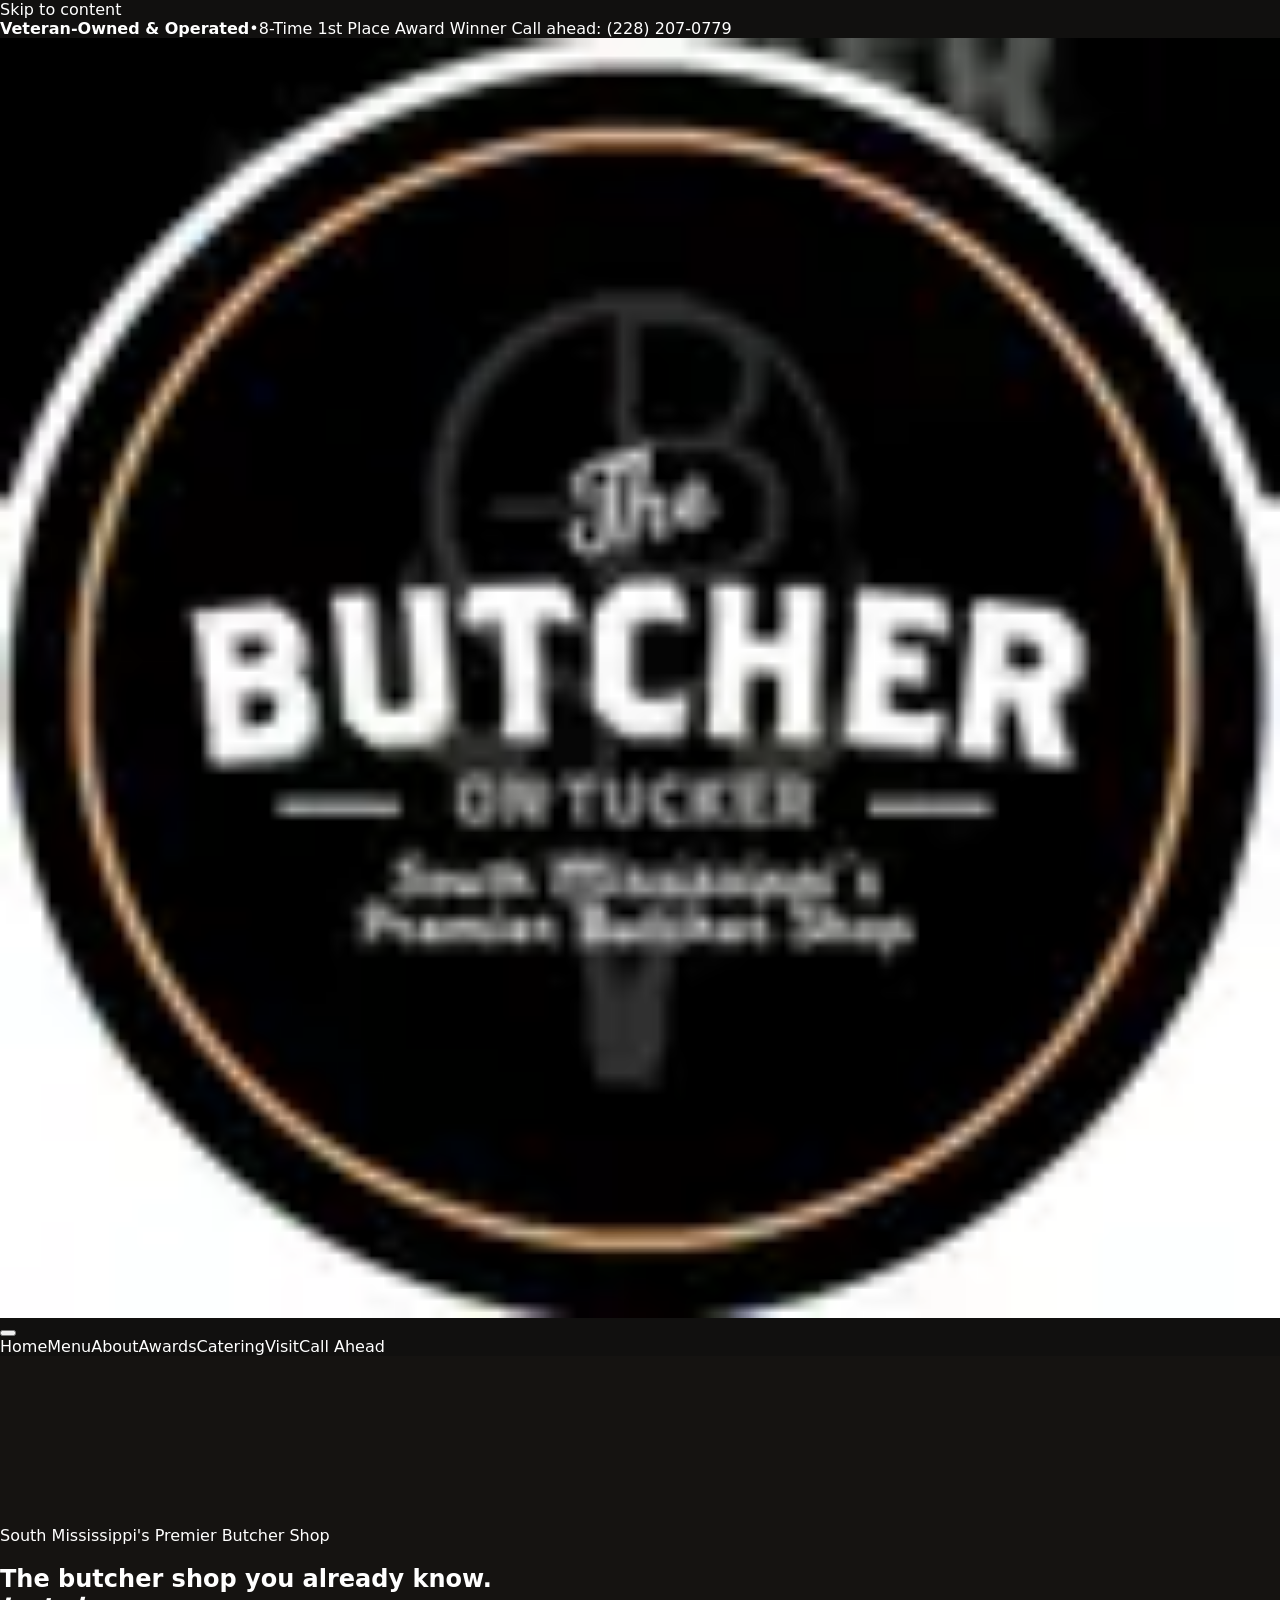
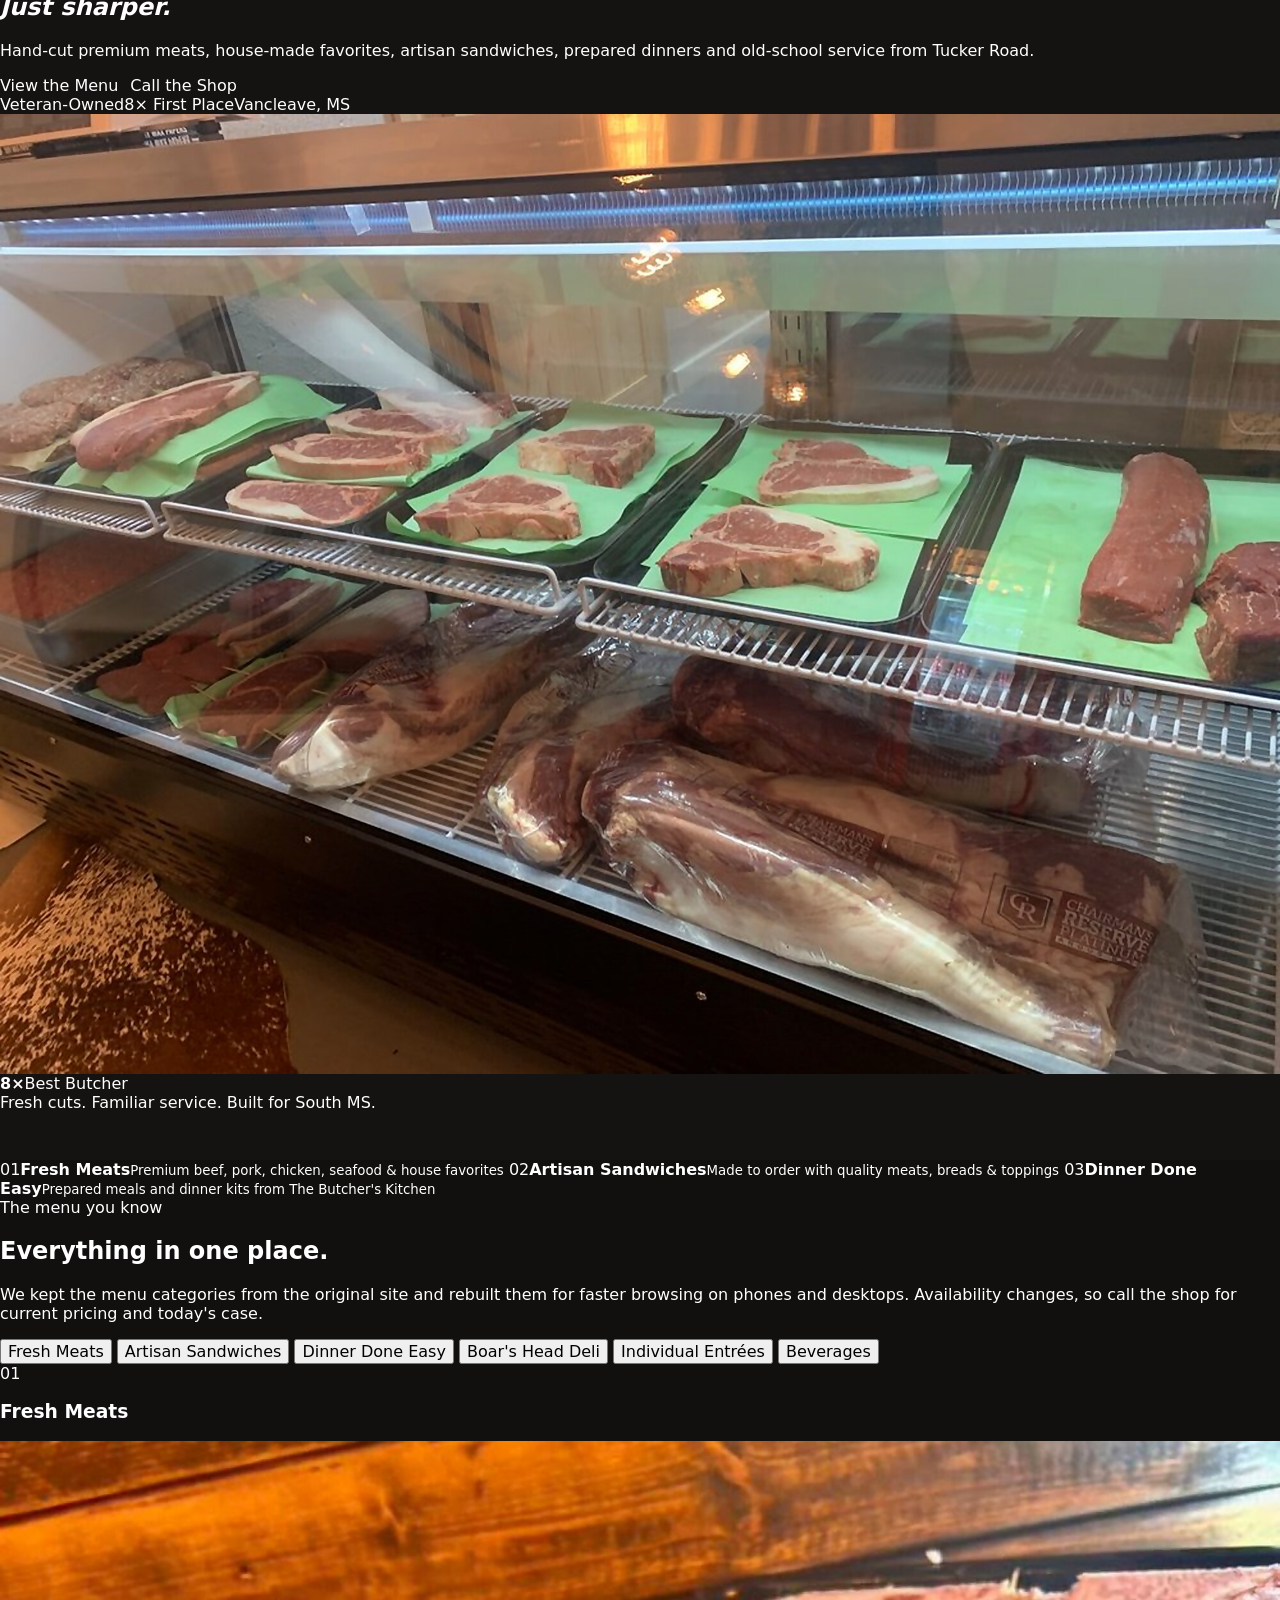
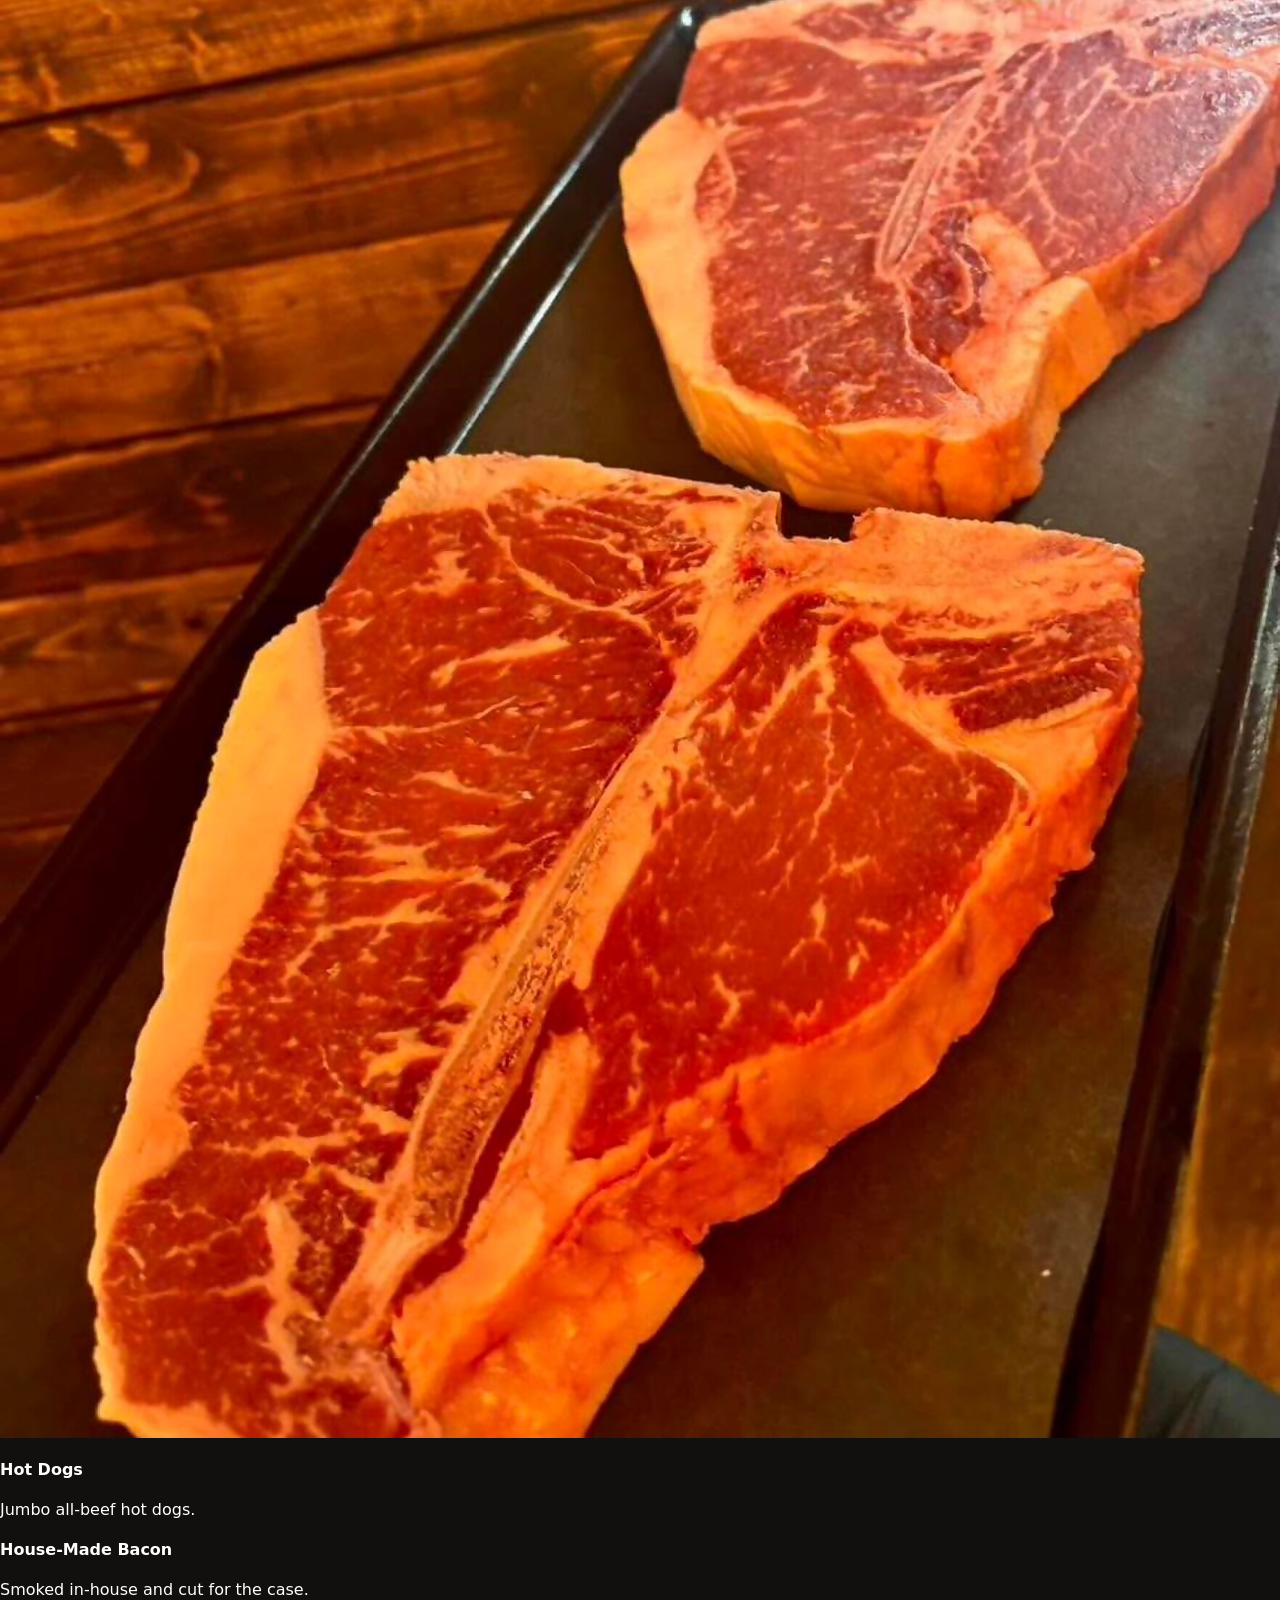
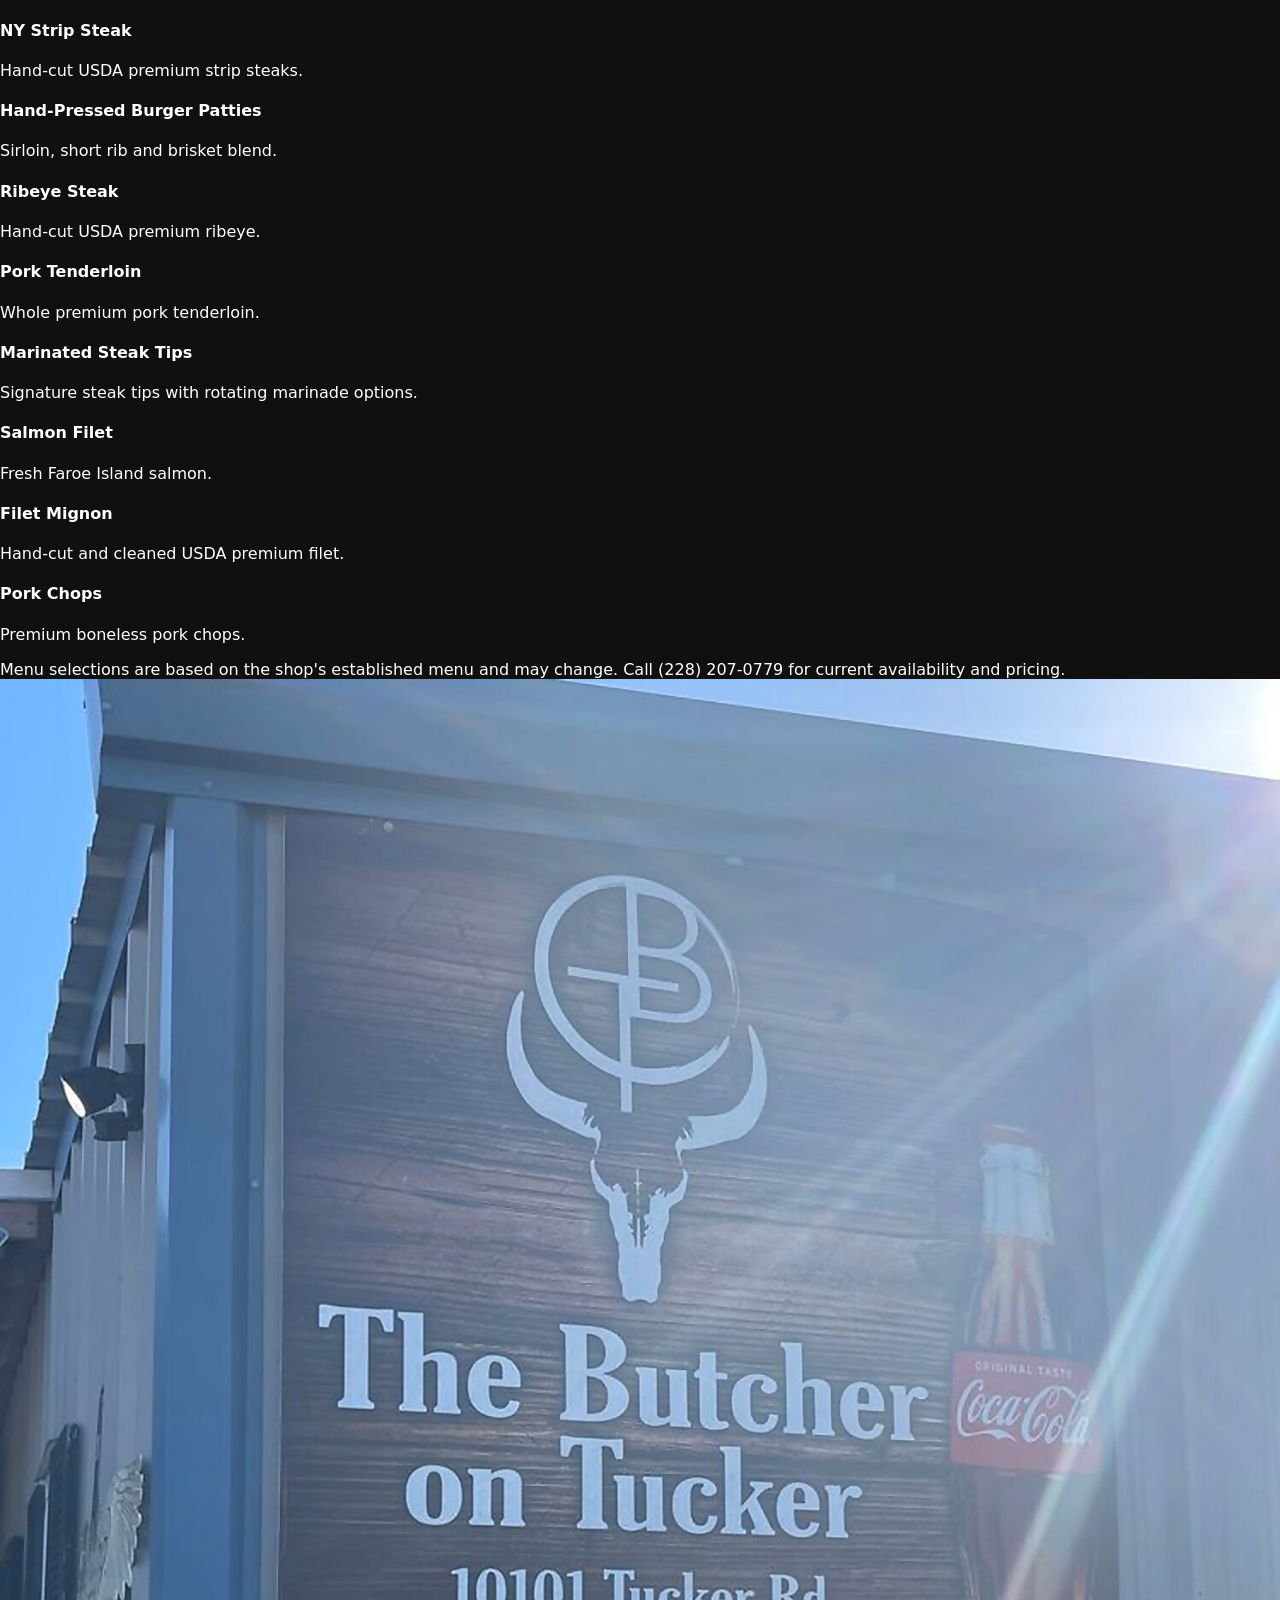
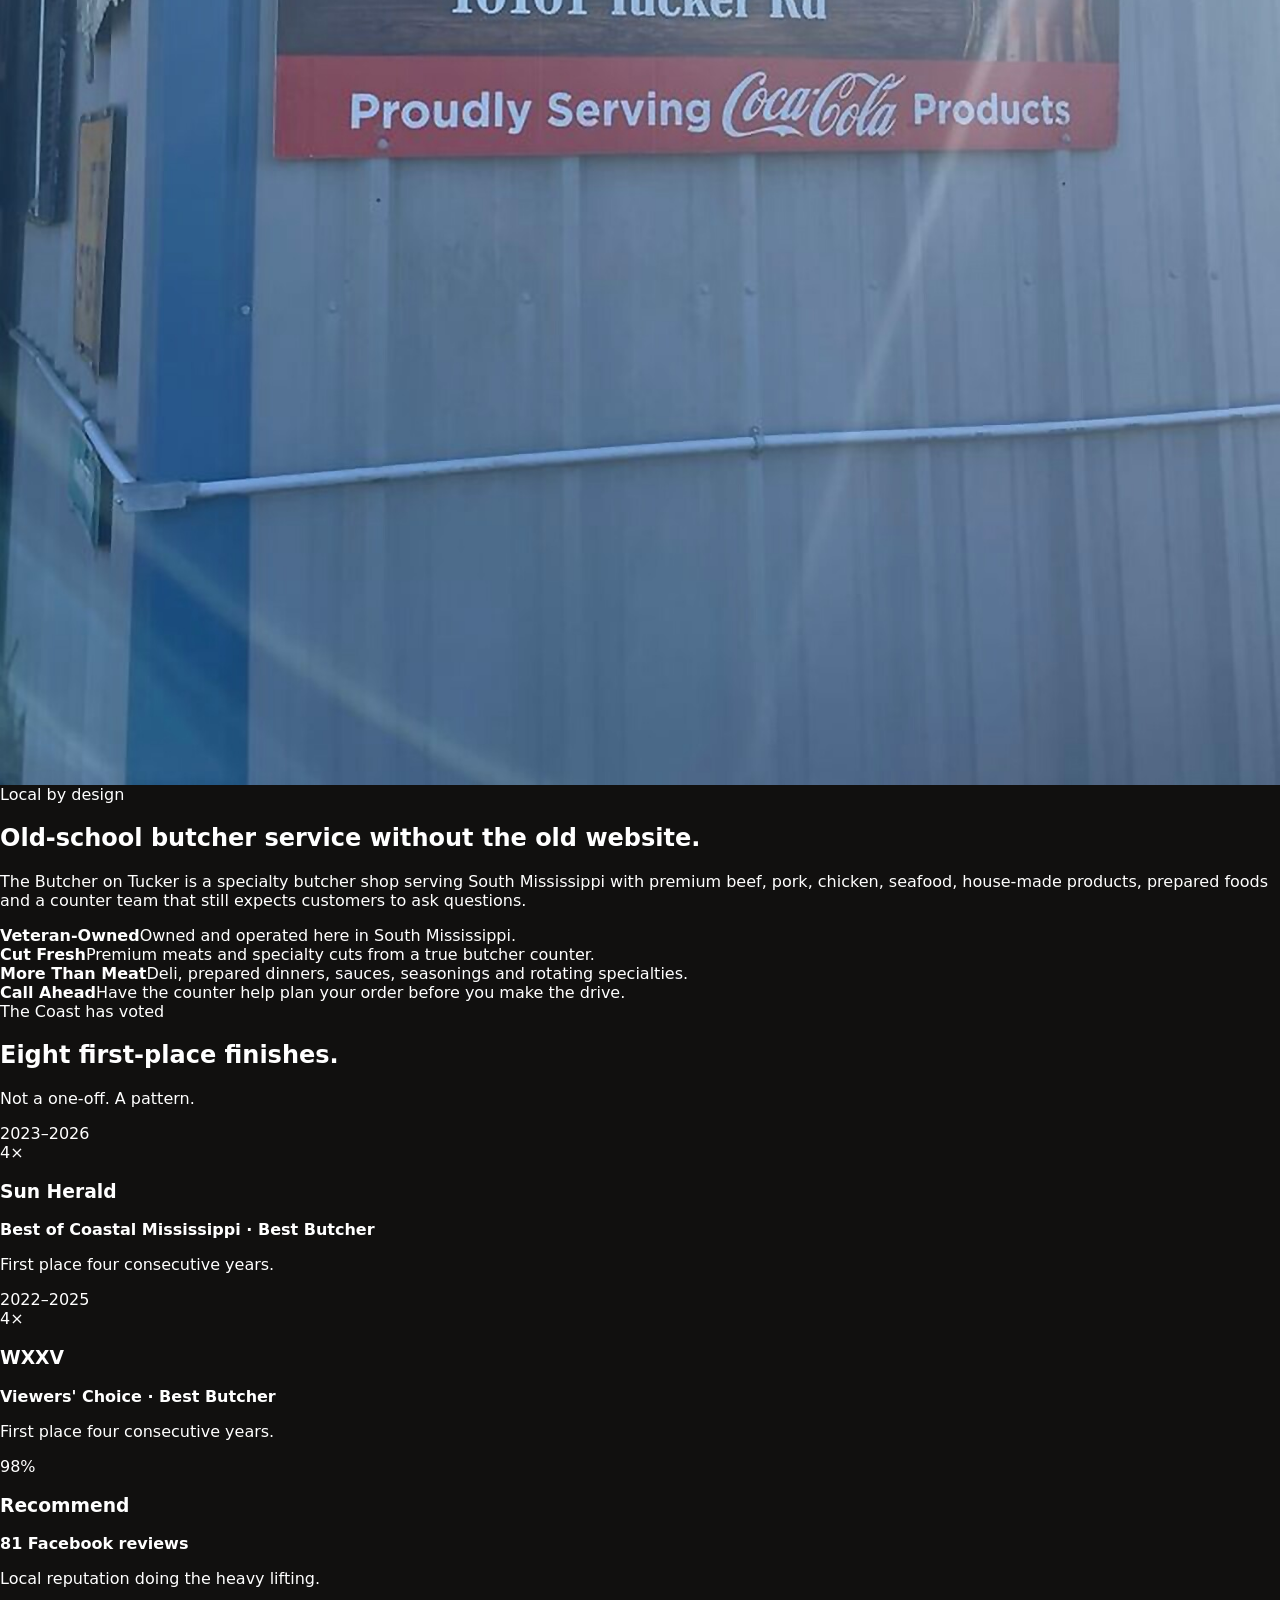
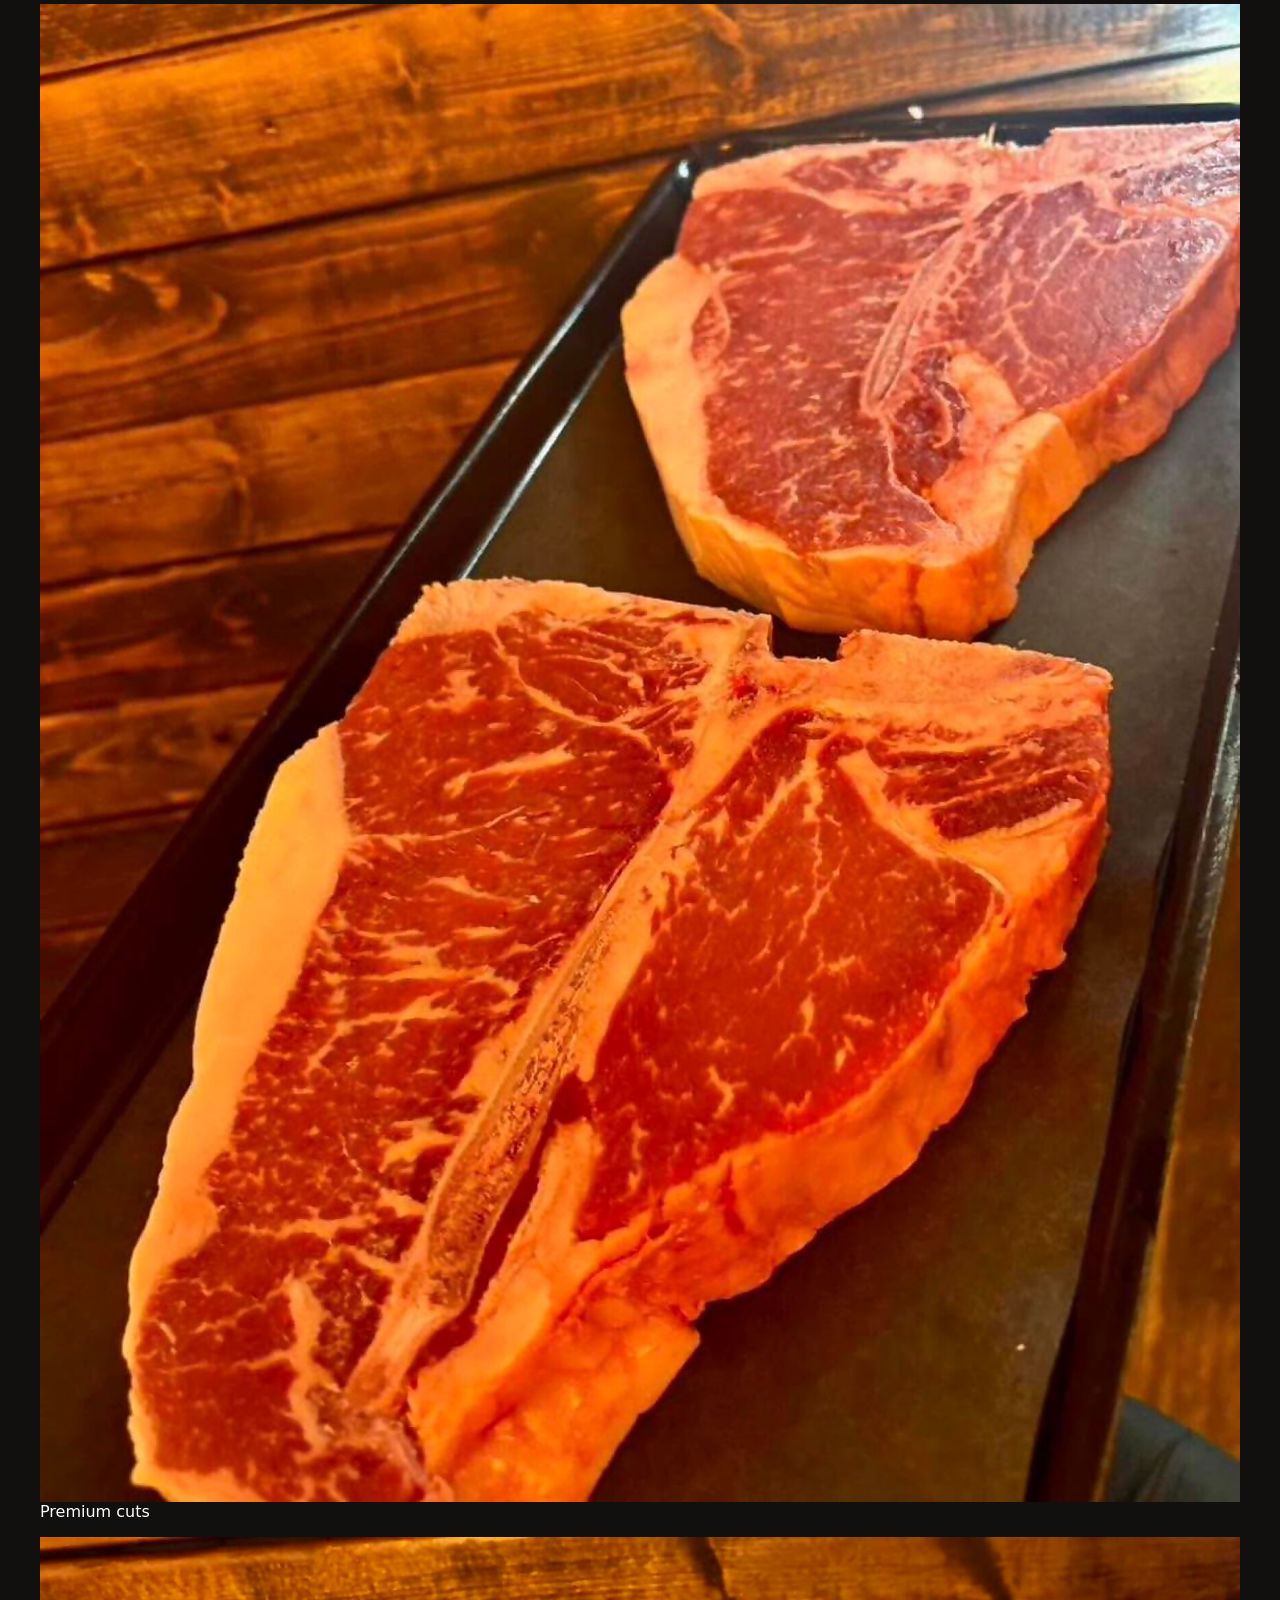
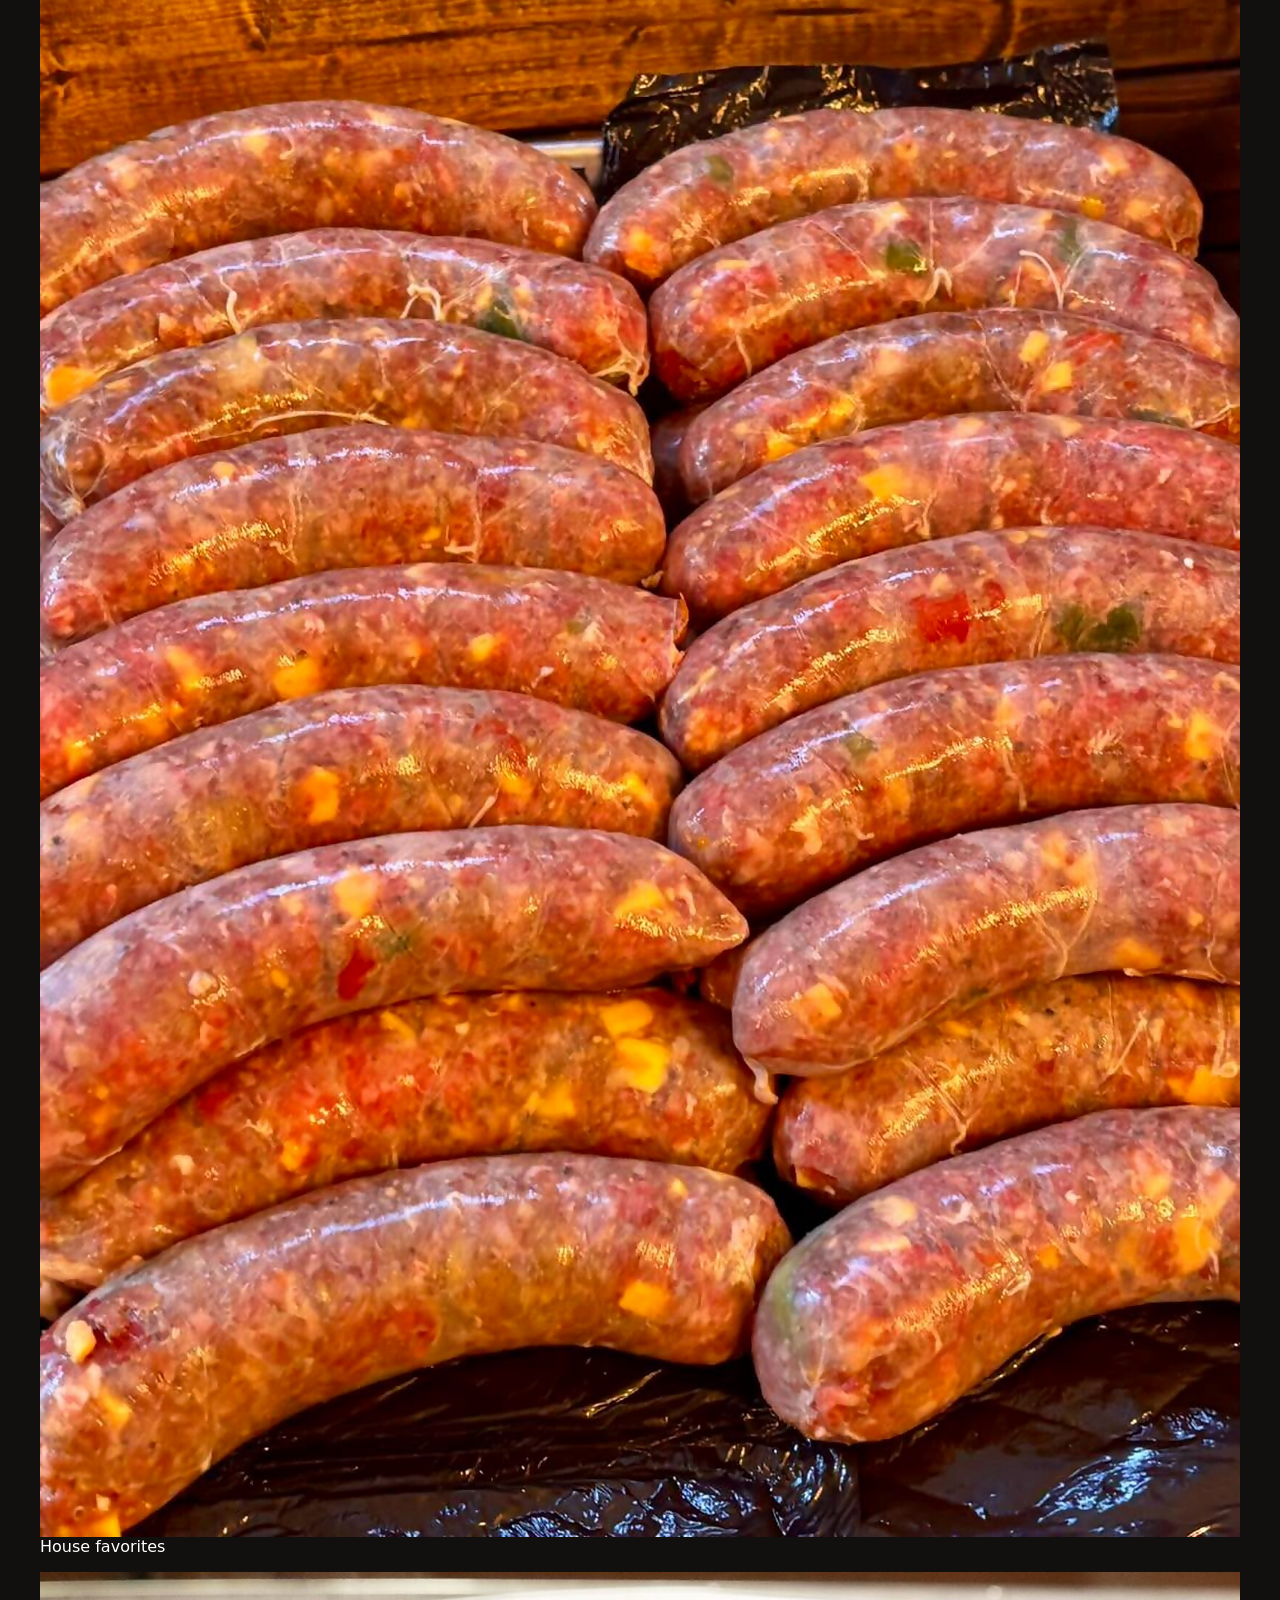
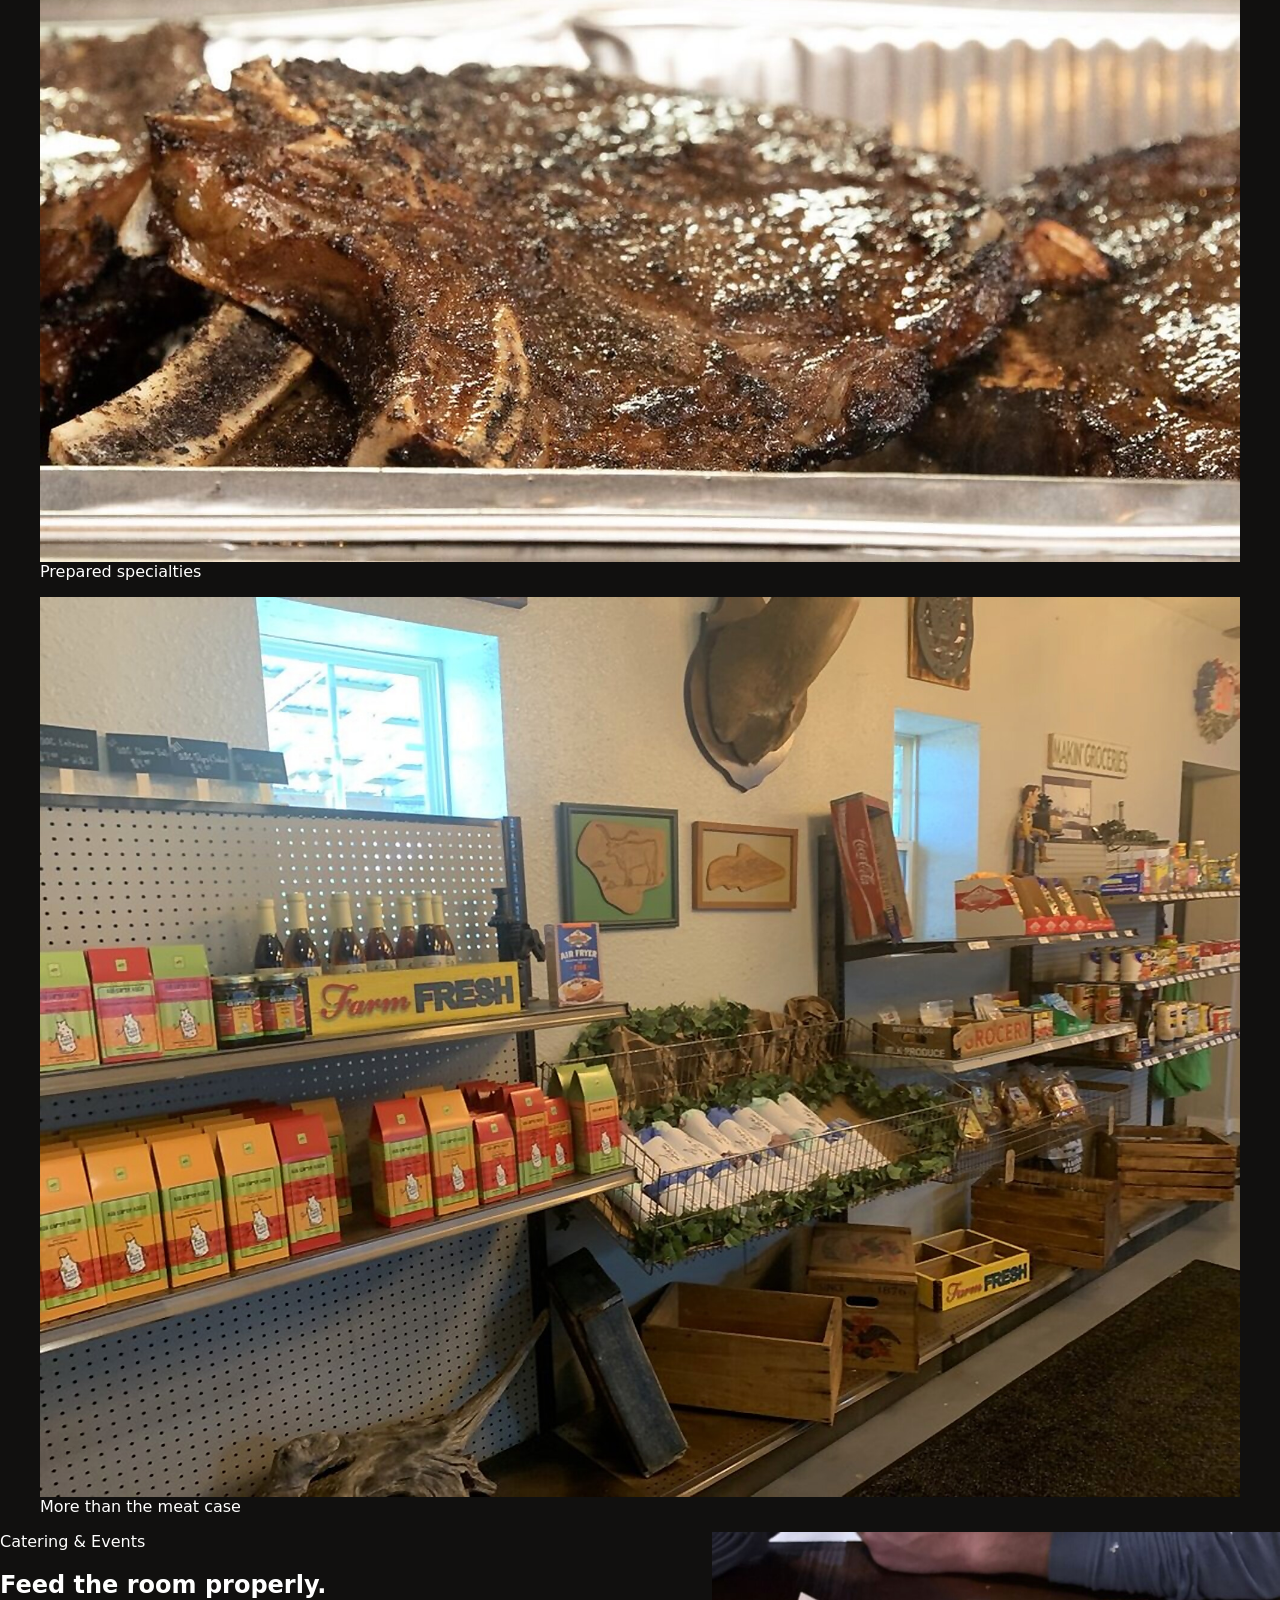
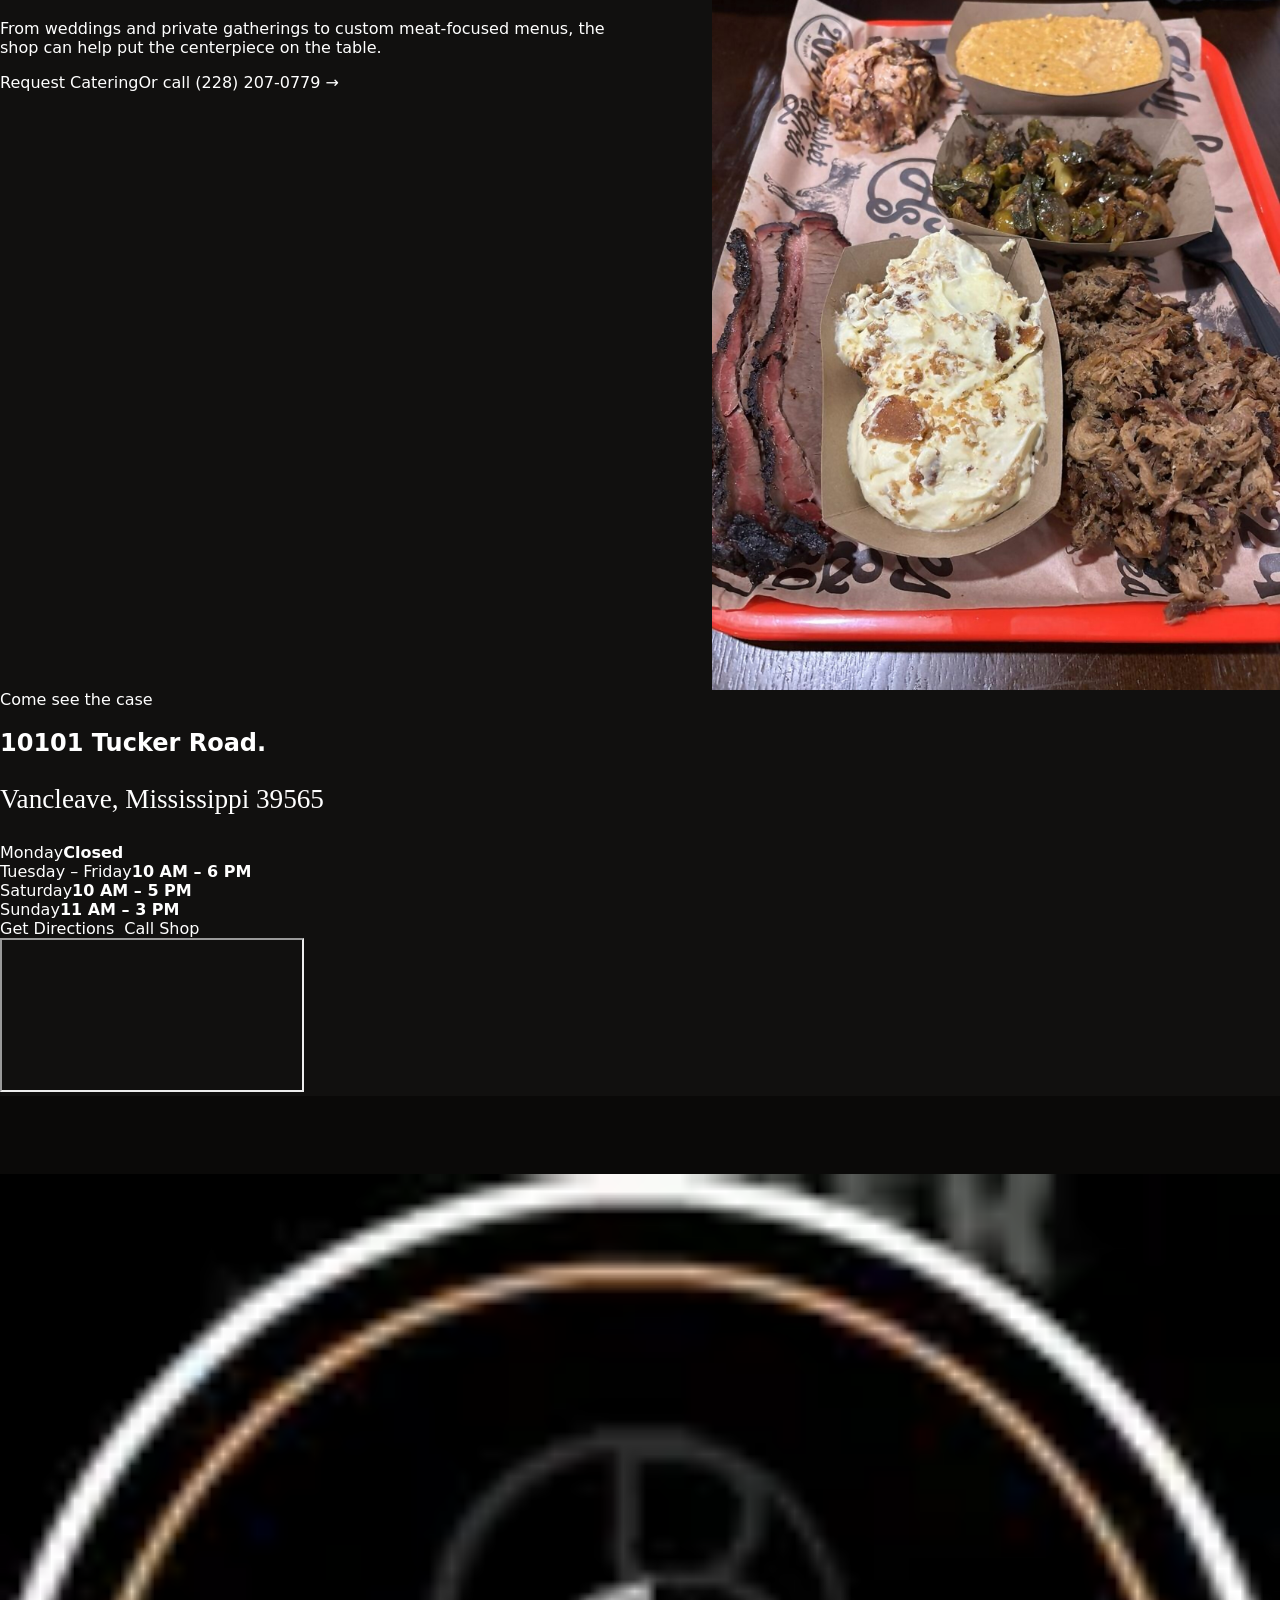
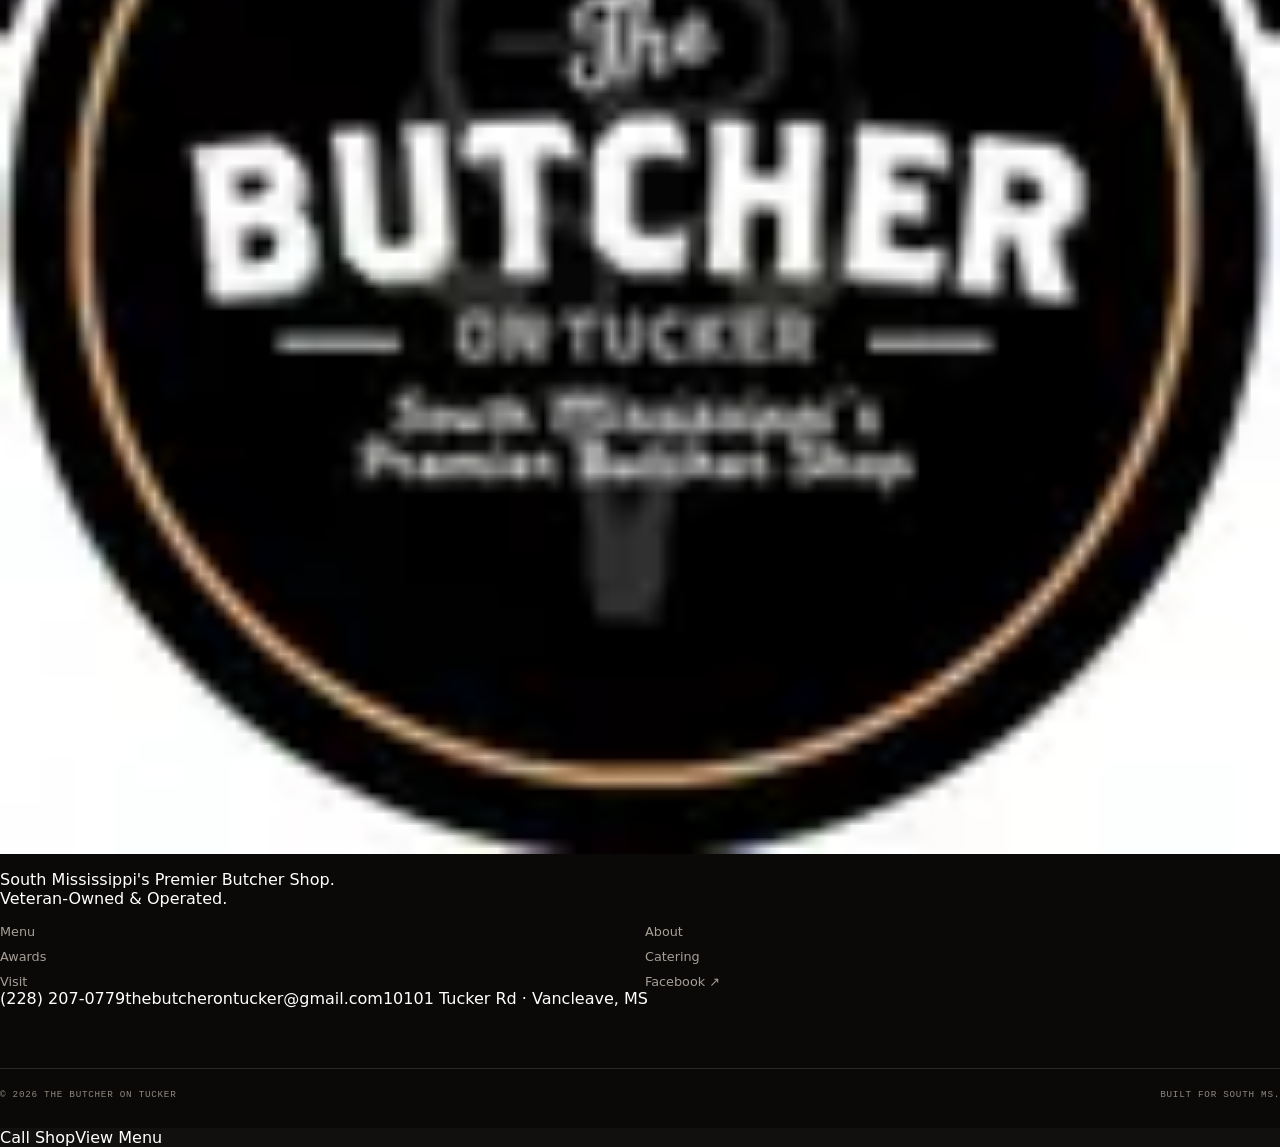
==== commit 150f08da: "Restyle site to modern heritage design and restore menu tabs" ====
--- a/index.html
+++ b/index.html
@@ -1 +1,157 @@
-<!DOCTYPE html><html lang="en"><head><meta charset="utf-8"/><meta content="width=device-width, initial-scale=1" name="viewport"/><meta content="The Butcher on Tucker — veteran-owned and operated, 8-time first-place award-winning butcher shop in Vancleave, Mississippi, serving premium cuts, dry-aged beef, prepared meals and catering." name="description"/><meta content="#11100f" name="theme-color"/><meta content="The Butcher on Tucker | South Mississippi’s Premier Butcher Shop" property="og:title"/><meta content="Veteran-owned and operated, 8-time first-place award-winning butcher shop serving premium cuts, dry-aged beef, prepared meals, catering and call-ahead service in Vancleave, Mississippi." property="og:description"/><meta content="website" property="og:type"/><meta content="https://jackjones0056-design.github.io/ButcheronTucker/" property="og:url"/><meta content="https://jackjones0056-design.github.io/ButcheronTucker/images/10-steak-cuts.jpg?v=2" property="og:image"/><meta content="summary_large_image" name="twitter:card"/><meta content="The Butcher on Tucker | South Mississippi’s Premier Butcher Shop" name="twitter:title"/><meta content="Veteran-owned butcher shop in Vancleave, MS — call ahead for today’s case." name="twitter:description"/><meta content="https://jackjones0056-design.github.io/ButcheronTucker/images/10-steak-cuts.jpg?v=2" name="twitter:image"/><link rel="canonical" href="https://jackjones0056-design.github.io/ButcheronTucker/"/><link href="data:image/svg+xml,%3Csvg xmlns='http://www.w3.org/2000/svg' viewBox='0 0 64 64'%3E%3Crect width='64' height='64' rx='16' fill='%2311100f'/%3E%3Ctext x='32' y='44' text-anchor='middle' font-size='38' fill='%23f1eadf' font-family='Georgia'%3EB%3C/text%3E%3C/svg%3E" rel="icon"/><script type="application/ld+json">{"@context":"https://schema.org","@type":"ButcherShop","name":"The Butcher on Tucker","url":"https://jackjones0056-design.github.io/ButcheronTucker/","telephone":"+1-228-207-0779","email":"thebutcherontucker@gmail.com","description":"Veteran-owned and operated butcher shop serving South Mississippi.","address":{"@type":"PostalAddress","streetAddress":"10101 Tucker Road","addressLocality":"Vancleave","addressRegion":"MS","postalCode":"39565","addressCountry":"US"},"geo":{"@type":"GeoCoordinates","latitude":30.488354,"longitude":-88.68813},"openingHoursSpecification":[{"@type":"OpeningHoursSpecification","dayOfWeek":["Tuesday","Wednesday","Thursday","Friday"],"opens":"10:00","closes":"18:00"},{"@type":"OpeningHoursSpecification","dayOfWeek":"Saturday","opens":"10:00","closes":"17:00"},{"@type":"OpeningHoursSpecification","dayOfWeek":"Sunday","opens":"11:00","closes":"15:00"}],"award":["Sun Herald Best of Coastal MS Best Butcher, 2023-2026","WXXV Viewers' Choice Best Butcher, 2022-2025"]}</script><title>The Butcher on Tucker | South Mississippi's Premier Butcher Shop</title><link href="https://fonts.googleapis.com" rel="preconnect"/><link crossorigin="" href="https://fonts.gstatic.com" rel="preconnect"/><link href="https://fonts.googleapis.com/css2?family=DM+Mono:wght@400;500&amp;family=Manrope:wght@400;500;600;700;800&amp;family=Playfair+Display:ital,wght@0,700;1,700&amp;display=swap" rel="stylesheet"/><link rel="stylesheet" href="styles-a.css"/><link rel="stylesheet" href="styles-b.css"/></head><body><div class="noise"></div><div class="topline"><div class="container"><span><strong>8-Time 1st Place Award Winner</strong> · South Mississippi's Premier Butcher Shop</span><a href="tel:+12282070779">Call ahead · (228) 207-0779</a></div></div><header class="nav" id="nav"><a aria-label="The Butcher on Tucker home" class="logo" href="#top"><span class="logo-mark"><img alt="The Butcher on Tucker logo" aria-hidden="true" decoding="async" src="logo.svg"/></span><span class="logo-copy"><strong>The Butcher on Tucker</strong><span>Vancleave · Mississippi</span></span></a><button aria-expanded="false" aria-label="Open navigation" class="menu"><span></span><span></span></button><nav aria-label="Primary" class="navlinks"><a href="#counter">The Counter</a><a href="#prepared">Prepared</a><a href="#catering">Catering</a><a href="#visit">Visit</a><a class="pill primary" href="tel:+12282070779">Call ahead <span class="arrow">→</span></a></nav></header><main id="top"><section class="hero"><div class="hero-fallback"></div><div class="hero-media"><img alt="Premium steak cuts from The Butcher on Tucker" decoding="async" fetchpriority="high" loading="eager" src="images/10-steak-cuts.jpg?v=2"/></div><div aria-hidden="true" class="hero-corner"><svg viewbox="0 0 100 100"><defs><path d="M50,50 m-36,0 a36,36 0 1,1 72,0 a36,36 0 1,1 -72,0" id="circle"></path></defs><text><textpath href="#circle">CUT FRESH • SOUTH MISSISSIPPI • </textpath></text></svg><b>B</b></div><div class="container hero-inner"><div class="hero-copy"><div class="kicker">8-time 1st place award winner · Vancleave</div><h1 class="display">Meat worth<br/><em>making plans for.</em></h1><p class="hero-sub">Premium steaks. Dry-aged beef. House bacon. Cajun boudin. Custom family packs. Prepared dinners. And a butcher who still expects you to ask questions.</p><div class="hero-actions"><a class="pill primary" href="#fresh">See what’s fresh <span class="arrow">↓</span></a><a class="pill" href="#counter">Explore the counter <span class="arrow">↓</span></a></div><div class="veteran-badge">Veteran-Owned &amp; Operated · South Mississippi</div></div><aside class="hero-aside" aria-label="Award highlights"><div class="hero-award-head"><span>Coast-proven</span><strong>8-Time 1st Place Winner</strong></div><div class="hero-award-row"><span class="year">2023—2026</span><div><b>Sun Herald</b><span>Best of Coastal MS · Best Butcher</span></div></div><div class="hero-award-row"><span class="year">2022—2025</span><div><b>WXXV Viewers’ Choice</b><span>Best Butcher · four consecutive wins</span></div></div><div class="hero-award-foot"><span>98% recommend</span><span>81 Facebook reviews</span></div></aside></div></section><div class="ticker"><div class="ticker-track"><span><b>Ribeye</b><i>✦</i></span><span>Dry-aged beef <i>✦</i></span><span><b>House bacon</b><i>✦</i></span><span>Cajun boudin <i>✦</i></span><span><b>Custom packs</b><i>✦</i></span><span>Prepared dinners <i>✦</i></span><span><b>8× 1st place</b><i>✦</i></span><span>Call ahead <i>✦</i></span><span><b>Ribeye</b><i>✦</i></span><span>Dry-aged beef <i>✦</i></span><span><b>House bacon</b><i>✦</i></span><span>Cajun boudin <i>✦</i></span><span><b>Custom packs</b><i>✦</i></span><span>Prepared dinners <i>✦</i></span><span><b>8× 1st place</b><i>✦</i></span><span>Call ahead <i>✦</i></span></div></div><section class="statement"><div class="container statement-grid"><div><div class="kicker dark">Not a supermarket counter</div></div><p class="statement-copy">The Coast already has enough places to buy meat. This is where you go when the <em>meat is the point.</em></p></div></section><section class="counter" id="counter"><div class="container"><div class="section-head"><div><div class="kicker">Inside the case</div><h2 class="h2">Choose your cut.</h2></div><p>Hand-cut steaks, pork, chicken, sausage, seafood, dry-aged selections and freezer-ready staples. Inventory changes; quality does not.</p></div><div class="cut-grid"><article class="cut-card"><img alt="Meat case at The Butcher on Tucker" decoding="async" loading="lazy" src="images/04-meat-case.jpg?v=2"/><div class="cut-content"><span>01 · Beef</span><h3>Steak night, upgraded.</h3><p>Ribeye, filet, strips, sirloin, specialty cuts and dry-aged selections.</p></div></article><article class="cut-card"><img alt="Fresh linked sausages from the shop" decoding="async" loading="lazy" src="images/09-sausage-product.jpg?v=2"/><div class="cut-content"><span>02 · House favorites</span><h3>Bacon &amp; sausage.</h3></div></article><article class="cut-card"><img alt="Smoked ribs in the serving case" decoding="async" loading="lazy" src="images/06-smoked-ribs.jpg?v=2"/><div class="cut-content"><span>03 · Pork</span><h3>Built for the grill.</h3></div></article><article class="cut-card"><img alt="Prepared chicken from the shop" decoding="async" loading="lazy" src="images/07-prepared-chicken.jpg?v=2"/><div class="cut-content"><span>04 · Chicken &amp; more</span><h3>More than beef.</h3></div></article><article class="cut-card"><img alt="Bacon-wrapped prepared food from the shop" decoding="async" loading="lazy" src="images/05-bacon-wrapped-prepared-food.jpg?v=2"/><div class="cut-content"><span>05 · Pantry</span><h3>Finish the cook.</h3></div></article></div></div></section><section class="feature" id="prepared"><div class="feature-shell"><div class="feature-media"><img alt="Prepared platter with brisket, pulled pork and sides" decoding="async" loading="lazy" src="images/08-prepared-food-platter.jpg?v=2"/><div class="feature-badge"><b>Dinner<br/>done.</b><span>heat · eat · repeat</span></div></div><div class="feature-copy"><div class="kicker">Dinner Done Easy</div><h2 class="h2">Skip the prep.<br/>Keep the good part.</h2><p>Prepared dinners and rotating specials turn the butcher counter into the easiest dinner decision you make all week. Customers regularly call out wings, burgers and rotating dinner specials.</p><div class="feature-list"><div class="feature-row"><span>01</span><strong>Prepared dinners</strong><em>rotating</em></div><div class="feature-row"><span>02</span><strong>Wing nights &amp; specials</strong><em>selected days</em></div><div class="feature-row"><span>03</span><strong>Family-pack convenience</strong><em>freezer ready</em></div><div class="feature-row"><span>04</span><strong>Call-ahead ordering</strong><em>228.207.0779</em></div></div></div></div></section><section class="social"><div class="container"><div class="social-head"><div><div class="kicker">From the shop · Vancleave</div><div class="social-title"><span class="dot"></span><h2 class="h2">Built for South MS.</h2></div></div><div><p>Real photos from the shop and public listings. Follow Facebook for the newest case drops.</p><a class="pill" href="https://www.facebook.com/TheButcheronTucker" rel="noopener" target="_blank">Follow on Facebook <span class="arrow">↗</span></a></div></div><div class="photo-rail"><div class="social-card"><img alt="The Butcher on Tucker storefront" decoding="async" loading="lazy" src="images/01-storefront-exterior.jpg?v=2"/><span class="source-chip">Shop photo</span></div><div class="social-card"><img alt="Entrance door and hours at The Butcher on Tucker" decoding="async" loading="lazy" src="images/02-entrance-door.jpg?v=2"/><span class="source-chip">Shop photo</span></div><div class="social-card"><img alt="Interior shelves at The Butcher on Tucker" decoding="async" loading="lazy" src="images/03-interior-shelves.jpg?v=2"/><span class="source-chip">Shop photo</span></div><div class="social-card"><img alt="Steaks and packaged meats in the case" decoding="async" loading="lazy" src="images/04-meat-case.jpg?v=2"/><span class="source-chip">Shop photo</span></div><div class="social-card"><img alt="Bacon-wrapped prepared specialty from the shop" decoding="async" loading="lazy" src="images/05-bacon-wrapped-prepared-food.jpg?v=2"/><span class="source-chip">Shop photo</span></div></div></div></section><section class="proof" id="awards"><div class="container proof-grid"><aside class="proof-score"><div class="kicker dark">The Coast has voted</div><div class="big">8<span>first-place wins</span></div><p>Two local award programs. Eight first-place finishes. The pattern is not especially subtle.</p><div class="award-note">Award history shown on the shop’s Facebook page</div></aside><div><div class="award-list"><article class="award-card"><div class="award-date">2023—2026</div><div><span class="award-source">Sun Herald · Best of Coastal MS</span><h3>Best Butcher</h3><p>First place four consecutive years.</p></div><div class="award-count">4×</div></article><article class="award-card"><div class="award-date">2022—2025</div><div><span class="award-source">WXXV · Viewers’ Choice</span><h3>Best Butcher</h3><p>First place four consecutive years.</p></div><div class="award-count">4×</div></article></div><div class="recommend-row"><div class="recommend-card"><strong>98%</strong><span>recommend the shop</span></div><div class="recommend-card"><strong>81</strong><span>Facebook reviews</span></div></div></div></div></section><section class="fresh-section" id="fresh"><div class="fresh-shell"><div class="fresh-copy"><div class="kicker">Fresh this week</div><h2 class="h2">The case changes. The standard doesn’t.</h2><p>Seasonal cuts, dry-aged features, prepared dinners and shop specials move fast. Call ahead for today’s case, or follow the shop for the newest drops.</p><div class="fresh-actions"><a class="pill light" href="tel:+12282070779">Call for today’s case <span class="arrow">→</span></a><a class="pill" href="https://www.facebook.com/TheButcheronTucker" rel="noopener" target="_blank">See latest specials <span class="arrow">↗</span></a></div></div><div aria-label="Current butcher shop highlights" class="fresh-board"><div class="board-label">Always worth asking about</div><div class="fresh-item"><strong>Dry-aged beef</strong><span>limited</span></div><div class="fresh-item"><strong>Premium steaks</strong><span>cut fresh</span></div><div class="fresh-item"><strong>House bacon &amp; sausage</strong><span>shop favorites</span></div><div class="fresh-item"><strong>Prepared dinners</strong><span>rotating</span></div><div class="fresh-note">Availability and specials change throughout the week. Call ahead for today’s case and current pricing.</div></div></div></section><section class="catering" id="catering"><div class="container catering-grid"><div class="catering-copy"><div class="kicker">Catering &amp; mobile</div><h2 class="h2">Feed people.<br/>Properly.</h2><p>From wedding meat service to mobile food specials, The Butcher on Tucker serves beyond the retail counter. Planning an event? Start with a quick inquiry.</p><a class="pill primary" href="mailto:thebutcherontucker@gmail.com?subject=Catering%20Inquiry">Request catering <span class="arrow">→</span></a></div><div class="service-stack"><article class="service"><span class="n">01</span><div><h3>Events</h3><p>Custom meat-focused menus for weddings, private events and gatherings.</p></div></article><article class="service"><span class="n">02</span><div><h3>Mobile food</h3><p>A licensed mobile unit expands service beyond the storefront.</p></div></article><article class="service"><span class="n">03</span><div><h3>Call-ahead</h3><p>Get the order moving before you ever step through the door.</p></div></article></div></div></section><section class="visit" id="visit"><div class="visit-shell"><div class="visit-map"><iframe title="Map to The Butcher on Tucker in Vancleave, MS" loading="lazy" referrerpolicy="no-referrer-when-downgrade" allowfullscreen="" src="https://maps.google.com/maps?q=10101%20Tucker%20Rd%2C%20Vancleave%2C%20MS%2039565&amp;z=15&amp;output=embed"></iframe><div class="map-label">10101 Tucker Rd.</div></div><div class="visit-copy"><div class="kicker">Come see the case</div><h2 class="h2">Worth the drive.</h2><div class="address">10101 Tucker Road<br/>Vancleave, Mississippi 39565</div><div class="hours"><div class="hour"><span>Monday</span><span>Closed</span></div><div class="hour"><span>Tuesday — Friday</span><span>10 AM — 6 PM</span></div><div class="hour"><span>Saturday</span><span>10 AM — 5 PM</span></div><div class="hour"><span>Sunday</span><span>11 AM — 3 PM</span></div></div><div class="visit-actions"><a class="pill primary" href="https://maps.apple.com/?q=The%20Butcher%20on%20Tucker&amp;address=10101%20Tucker%20Rd,%20Vancleave,%20MS%2039565" rel="noopener" target="_blank">Get directions <span class="arrow">↗</span></a><a class="pill" href="tel:+12282070779">Call the shop</a></div></div></div></section></main><footer><div class="container"><div class="footer-top"><div class="footer-big">The Butcher<br/>on Tucker.</div><div class="footer-links"><a href="#counter">The Counter</a><a href="#prepared">Prepared Meals</a><a href="#catering">Catering</a><a href="#visit">Hours &amp; Directions</a><a href="tel:+12282070779">(228) 207-0779</a><a href="mailto:thebutcherontucker@gmail.com">Email the shop</a><a href="https://www.facebook.com/TheButcheronTucker" rel="noopener" target="_blank">Facebook ↗</a><a class="pill primary" href="tel:+12282070779">Call ahead</a></div></div><div class="footer-bottom"><span>© 2026 The Butcher on Tucker</span><span>Veteran-Owned &amp; Operated</span><span>8-Time 1st Place Award Winner</span><span>Shop photography</span></div></div></footer><div class="mobile-bar"><a href="tel:+12282070779">Call shop</a><a href="#fresh" style="display:grid;place-items:center;background:var(--ox);color:#fff;font-weight:800">Today’s case</a></div><script src="script.js" defer></script></body></html>+<!doctype html>
+<html lang="en">
+<head>
+  <meta charset="utf-8">
+  <meta name="viewport" content="width=device-width,initial-scale=1">
+  <meta name="description" content="The Butcher on Tucker — veteran-owned and operated, 8-time first-place award-winning butcher shop in Vancleave, Mississippi. Fresh meats, artisan sandwiches, Dinner Done Easy, deli favorites and catering.">
+  <meta name="theme-color" content="#f5efe5">
+  <title>The Butcher on Tucker | South Mississippi's Premier Butcher Shop</title>
+  <meta property="og:title" content="The Butcher on Tucker | South Mississippi's Premier Butcher Shop">
+  <meta property="og:description" content="Veteran-owned. 8-time first-place award winner. Fresh meats, artisan sandwiches, prepared dinners, deli favorites and catering in Vancleave, Mississippi.">
+  <meta property="og:type" content="website">
+  <meta property="og:url" content="https://jackjones0056-design.github.io/ButcheronTucker/">
+  <meta property="og:image" content="https://jackjones0056-design.github.io/ButcheronTucker/images/10-steak-cuts.jpg?v=3">
+  <link rel="canonical" href="https://jackjones0056-design.github.io/ButcheronTucker/">
+  <link rel="preconnect" href="https://fonts.googleapis.com">
+  <link rel="preconnect" href="https://fonts.gstatic.com" crossorigin>
+  <link href="https://fonts.googleapis.com/css2?family=DM+Sans:wght@400;500;600;700&family=DM+Serif+Display:ital@0;1&display=swap" rel="stylesheet">
+  <link rel="stylesheet" href="styles-a.css">
+  <link rel="stylesheet" href="styles-b.css">
+  <script type="application/ld+json">
+  {
+    "@context":"https://schema.org",
+    "@type":"ButcherShop",
+    "name":"The Butcher on Tucker",
+    "url":"https://jackjones0056-design.github.io/ButcheronTucker/",
+    "telephone":"+1-228-207-0779",
+    "email":"thebutcherontucker@gmail.com",
+    "description":"Veteran-owned and operated butcher shop serving South Mississippi.",
+    "address":{"@type":"PostalAddress","streetAddress":"10101 Tucker Road","addressLocality":"Vancleave","addressRegion":"MS","postalCode":"39565","addressCountry":"US"},
+    "openingHoursSpecification":[
+      {"@type":"OpeningHoursSpecification","dayOfWeek":["Tuesday","Wednesday","Thursday","Friday"],"opens":"10:00","closes":"18:00"},
+      {"@type":"OpeningHoursSpecification","dayOfWeek":"Saturday","opens":"10:00","closes":"17:00"},
+      {"@type":"OpeningHoursSpecification","dayOfWeek":"Sunday","opens":"11:00","closes":"15:00"}
+    ],
+    "award":["Sun Herald Best of Coastal MS Best Butcher, 2023-2026","WXXV Viewers' Choice Best Butcher, 2022-2025"]
+  }
+  </script>
+</head>
+<body>
+  <a class="skip-link" href="#main">Skip to content</a>
+
+  <div class="announcement">
+    <div class="shell announcement-inner">
+      <span><strong>Veteran-Owned &amp; Operated</strong><span class="dot">•</span>8-Time 1st Place Award Winner</span>
+      <a href="tel:+12282070779">Call ahead: (228) 207-0779</a>
+    </div>
+  </div>
+
+  <header class="site-header" id="site-header">
+    <div class="shell header-inner">
+      <a class="brand" href="#home" aria-label="The Butcher on Tucker home"><img src="logo.svg" alt="The Butcher on Tucker"></a>
+      <button class="nav-toggle" aria-label="Open navigation" aria-expanded="false" aria-controls="primary-nav"><span></span><span></span></button>
+      <nav class="primary-nav" id="primary-nav" aria-label="Primary navigation">
+        <a href="#home">Home</a><a href="#menu">Menu</a><a href="#about">About</a><a href="#awards">Awards</a><a href="#catering">Catering</a><a href="#visit">Visit</a><a class="button button-small" href="tel:+12282070779">Call Ahead</a>
+      </nav>
+    </div>
+  </header>
+
+  <main id="main">
+    <section class="hero" id="home">
+      <div class="hero-cow" aria-hidden="true"></div>
+      <div class="shell hero-grid">
+        <div class="hero-copy">
+          <div class="eyebrow">South Mississippi's Premier Butcher Shop</div>
+          <h1>The butcher shop you already know.<br><em>Just sharper.</em></h1>
+          <p class="hero-lede">Hand-cut premium meats, house-made favorites, artisan sandwiches, prepared dinners and old-school service from Tucker Road.</p>
+          <div class="hero-actions"><a class="button" href="#menu">View the Menu</a><a class="button button-ghost" href="tel:+12282070779">Call the Shop</a></div>
+          <div class="hero-proof" aria-label="Business highlights"><span>Veteran-Owned</span><span>8× First Place</span><span>Vancleave, MS</span></div>
+        </div>
+        <div class="hero-visual">
+          <div class="photo-frame hero-photo"><img src="images/04-meat-case.jpg?v=3" alt="Fresh meat case at The Butcher on Tucker" fetchpriority="high"></div>
+          <div class="hero-stamp" aria-hidden="true"><strong>8×</strong><span>Best Butcher</span></div>
+          <div class="hero-caption">Fresh cuts. Familiar service. Built for South MS.</div>
+        </div>
+      </div>
+    </section>
+
+    <section class="quick-links" aria-label="Shop highlights"><div class="shell quick-grid">
+      <a href="#menu" class="quick-card"><span>01</span><strong>Fresh Meats</strong><small>Premium beef, pork, chicken, seafood &amp; house favorites</small></a>
+      <a href="#menu" class="quick-card"><span>02</span><strong>Artisan Sandwiches</strong><small>Made to order with quality meats, breads &amp; toppings</small></a>
+      <a href="#menu" class="quick-card"><span>03</span><strong>Dinner Done Easy</strong><small>Prepared meals and dinner kits from The Butcher's Kitchen</small></a>
+    </div></section>
+
+    <section class="menu-section" id="menu"><div class="shell">
+      <div class="section-intro split-intro"><div><div class="eyebrow">The menu you know</div><h2>Everything in one place.</h2></div><p>We kept the menu categories from the original site and rebuilt them for faster browsing on phones and desktops. Availability changes, so call the shop for current pricing and today's case.</p></div>
+
+      <div class="menu-tabs" role="tablist" aria-label="Menu categories">
+        <button role="tab" aria-selected="true" aria-controls="panel-fresh" id="tab-fresh" data-tab="fresh">Fresh Meats</button>
+        <button role="tab" aria-selected="false" aria-controls="panel-sandwiches" id="tab-sandwiches" data-tab="sandwiches">Artisan Sandwiches</button>
+        <button role="tab" aria-selected="false" aria-controls="panel-dinner" id="tab-dinner" data-tab="dinner">Dinner Done Easy</button>
+        <button role="tab" aria-selected="false" aria-controls="panel-deli" id="tab-deli" data-tab="deli">Boar's Head Deli</button>
+        <button role="tab" aria-selected="false" aria-controls="panel-entrees" id="tab-entrees" data-tab="entrees">Individual Entrées</button>
+        <button role="tab" aria-selected="false" aria-controls="panel-drinks" id="tab-drinks" data-tab="drinks">Beverages</button>
+      </div>
+
+      <div class="menu-panel active" id="panel-fresh" role="tabpanel" aria-labelledby="tab-fresh" data-panel="fresh">
+        <div class="menu-panel-head"><div><span class="menu-number">01</span><h3>Fresh Meats</h3></div><img src="images/10-steak-cuts.jpg?v=3" alt="Premium steak cuts"></div>
+        <div class="menu-grid">
+          <article class="menu-item"><h4>Hot Dogs</h4><p>Jumbo all-beef hot dogs.</p></article><article class="menu-item"><h4>House-Made Bacon</h4><p>Smoked in-house and cut for the case.</p></article><article class="menu-item"><h4>NY Strip Steak</h4><p>Hand-cut USDA premium strip steaks.</p></article><article class="menu-item"><h4>Hand-Pressed Burger Patties</h4><p>Sirloin, short rib and brisket blend.</p></article><article class="menu-item"><h4>Ribeye Steak</h4><p>Hand-cut USDA premium ribeye.</p></article><article class="menu-item"><h4>Pork Tenderloin</h4><p>Whole premium pork tenderloin.</p></article><article class="menu-item"><h4>Marinated Steak Tips</h4><p>Signature steak tips with rotating marinade options.</p></article><article class="menu-item"><h4>Salmon Filet</h4><p>Fresh Faroe Island salmon.</p></article><article class="menu-item"><h4>Filet Mignon</h4><p>Hand-cut and cleaned USDA premium filet.</p></article><article class="menu-item"><h4>Pork Chops</h4><p>Premium boneless pork chops.</p></article>
+        </div>
+      </div>
+
+      <div class="menu-panel" id="panel-sandwiches" role="tabpanel" aria-labelledby="tab-sandwiches" data-panel="sandwiches" hidden>
+        <div class="menu-panel-head"><div><span class="menu-number">02</span><h3>Artisan Sandwiches</h3></div><img src="images/08-prepared-food-platter.jpg?v=3" alt="Prepared food from The Butcher's Kitchen"></div>
+        <p class="panel-note">Made to order. Sandwich selections traditionally include a choice of fries or deli chips and a pickle spear.</p>
+        <div class="menu-grid">
+          <article class="menu-item"><h4>Chicken Salad Sandwich</h4><p>House-made chicken salad, cheese, romaine and tomato on toasted sourdough.</p></article><article class="menu-item"><h4>Spicy Korean Pork</h4><p>Korean BBQ pork, Asian slaw, pickled cucumber and scallions on toasted baguette.</p></article><article class="menu-item"><h4>Italian</h4><p>Boar's Head salami, sopressata, capicola and provolone with Italian-style toppings.</p></article><article class="menu-item"><h4>Reuben</h4><p>Pastrami, Swiss, sauerkraut and Russian dressing on marbled rye.</p></article><article class="menu-item"><h4>Hot Pastrami</h4><p>Pastrami, Swiss, crispy onions and whole-grain mustard on ciabatta.</p></article><article class="menu-item"><h4>Hot Dogs</h4><p>Two all-beef hot dogs with classic toppings and extras available.</p></article><article class="menu-item"><h4>Club Classic</h4><p>Boar's Head ham, turkey, Applewood bacon, cheese, lettuce, tomato and mayo.</p></article><article class="menu-item"><h4>Roast Beef &amp; Cheddar</h4><p>London Broil, aged cheddar, lettuce, roasted tomato and horseradish aioli.</p></article><article class="menu-item"><h4>BLT</h4><p>House-smoked Applewood bacon, romaine, tomato and mayo on toasted sourdough.</p></article><article class="menu-item"><h4>French Fries</h4><p>Crisp fries seasoned with Camp Mix.</p></article>
+        </div>
+      </div>
+
+      <div class="menu-panel" id="panel-dinner" role="tabpanel" aria-labelledby="tab-dinner" data-panel="dinner" hidden>
+        <div class="menu-panel-head"><div><span class="menu-number">03</span><h3>Dinner Done Easy</h3></div><img src="images/07-prepared-chicken.jpg?v=3" alt="Prepared chicken dinner"></div>
+        <div class="menu-grid">
+          <article class="menu-item"><h4>Salmon Dinner for Two</h4><p>Faroe Island salmon with asparagus, jasmine rice and compound butter.</p></article><article class="menu-item"><h4>Chicken &amp; Pasta Bake</h4><p>Grilled marinated chicken, pasta, marinara and cheese. Heat and serve.</p></article><article class="menu-item"><h4>Steak &amp; Rice</h4><p>Signature marinated steak tips over rice pilaf with vegetables and onion gravy.</p></article><article class="menu-item"><h4>Asian Chicken Stir Fry</h4><p>Chicken, fresh vegetables, kalbi sauce and jasmine rice.</p></article><article class="menu-item"><h4>Chicken Marsala</h4><p>Marinated chicken, mushrooms, pasta and Marsala sauce.</p></article><article class="menu-item"><h4>Pork Tenderloin Dinner</h4><p>Marinated pork tenderloins with green beans and Yukon Gold mashed potatoes.</p></article><article class="menu-item"><h4>Jamaican Curry &amp; Rice</h4><p>Slow-cooked chicken curry with coconut rice and kidney beans.</p></article><article class="menu-item"><h4>Bangers &amp; Mash</h4><p>Irish bangers, caramelized onion gravy and Yukon Gold mashed potatoes.</p></article><article class="menu-item"><h4>Lasagna</h4><p>Scratch-made Bolognese lasagna with béchamel.</p></article><article class="menu-item"><h4>Chicken Sandwich Kit</h4><p>Marinated chicken, macaroni salad, pickles, buns and grilling sauce.</p></article>
+        </div>
+      </div>
+
+      <div class="menu-panel" id="panel-deli" role="tabpanel" aria-labelledby="tab-deli" data-panel="deli" hidden>
+        <div class="menu-panel-head"><div><span class="menu-number">04</span><h3>Boar's Head Deli</h3></div><img src="images/03-interior-shelves.jpg?v=3" alt="Inside The Butcher on Tucker"></div>
+        <div class="menu-grid"><article class="menu-item"><h4>London Broil</h4><p>Rare London Broil, sliced for sandwiches.</p></article><article class="menu-item"><h4>Provolone Cheese</h4><p>Boar's Head sandwich-sliced provolone.</p></article><article class="menu-item"><h4>Black Wax Cheddar</h4><p>Boar's Head aged cheddar.</p></article><article class="menu-item"><h4>Ovengold Turkey</h4><p>Boar's Head Ovengold turkey, sliced to order.</p></article><article class="menu-item"><h4>Honey Maple Ham</h4><p>Sweet and savory deli ham, sliced to order.</p></article><article class="menu-item"><h4>Pastrami</h4><p>Classic sandwich-sliced pastrami.</p></article><article class="menu-item"><h4>Breads &amp; Rolls</h4><p>Martin's rolls and bread, ciabatta and baguettes.</p></article><article class="menu-item"><h4>Build Your Own Deli Setup</h4><p>Ask the counter about current meats, cheeses and bread selections.</p></article></div>
+      </div>
+
+      <div class="menu-panel" id="panel-entrees" role="tabpanel" aria-labelledby="tab-entrees" data-panel="entrees" hidden>
+        <div class="menu-panel-head"><div><span class="menu-number">05</span><h3>Individual Entrées</h3></div><img src="images/05-bacon-wrapped-prepared-food.jpg?v=3" alt="Prepared specialty from the shop"></div>
+        <div class="menu-grid compact-menu"><article class="menu-item"><h4>Greek Chicken &amp; Green Beans</h4><p>Chicken breast, green beans, roasted tomatoes, red onion, feta and Kalamata olives.</p></article><article class="menu-item"><h4>Chicken &amp; Pasta Bake</h4><p>Marinated chicken, pasta, marinara and cheese. Heat and serve.</p></article><article class="menu-item"><h4>Bangers &amp; Mash</h4><p>Irish bangers with onion gravy and Yukon Gold mashed potatoes.</p></article><article class="menu-item"><h4>Steak Tips &amp; Rice</h4><p>Signature steak tips over rice pilaf with vegetables and onion gravy.</p></article></div>
+      </div>
+
+      <div class="menu-panel" id="panel-drinks" role="tabpanel" aria-labelledby="tab-drinks" data-panel="drinks" hidden>
+        <div class="menu-panel-head"><div><span class="menu-number">06</span><h3>Beverages</h3></div><img src="images/02-entrance-door.jpg?v=3" alt="The Butcher on Tucker entrance"></div>
+        <div class="menu-grid compact-menu"><article class="menu-item"><h4>Cold Drinks</h4><p>Cold bottled drinks available in the shop. Selection varies.</p></article></div>
+      </div>
+
+      <div class="menu-disclaimer">Menu selections are based on the shop's established menu and may change. Call <a href="tel:+12282070779">(228) 207-0779</a> for current availability and pricing.</div>
+    </div></section>
+
+    <section class="about-section" id="about"><div class="shell about-grid">
+      <div class="about-media photo-frame"><img src="images/01-storefront-exterior.jpg?v=3" alt="The Butcher on Tucker storefront"></div>
+      <div class="about-copy"><div class="eyebrow">Local by design</div><h2>Old-school butcher service without the old website.</h2><p>The Butcher on Tucker is a specialty butcher shop serving South Mississippi with premium beef, pork, chicken, seafood, house-made products, prepared foods and a counter team that still expects customers to ask questions.</p><div class="values-grid"><div><strong>Veteran-Owned</strong><span>Owned and operated here in South Mississippi.</span></div><div><strong>Cut Fresh</strong><span>Premium meats and specialty cuts from a true butcher counter.</span></div><div><strong>More Than Meat</strong><span>Deli, prepared dinners, sauces, seasonings and rotating specialties.</span></div><div><strong>Call Ahead</strong><span>Have the counter help plan your order before you make the drive.</span></div></div></div>
+    </div></section>
+
+    <section class="awards-section" id="awards"><div class="shell">
+      <div class="section-intro centered-intro"><div class="eyebrow">The Coast has voted</div><h2>Eight first-place finishes.</h2><p>Not a one-off. A pattern.</p></div>
+      <div class="award-grid"><article class="award-tile"><div class="award-years">2023–2026</div><div class="award-mark">4×</div><h3>Sun Herald</h3><strong>Best of Coastal Mississippi · Best Butcher</strong><p>First place four consecutive years.</p></article><article class="award-tile"><div class="award-years">2022–2025</div><div class="award-mark">4×</div><h3>WXXV</h3><strong>Viewers' Choice · Best Butcher</strong><p>First place four consecutive years.</p></article><article class="award-tile social-proof-tile"><div class="social-proof-big">98%</div><h3>Recommend</h3><strong>81 Facebook reviews</strong><p>Local reputation doing the heavy lifting.</p></article></div>
+    </div></section>
+
+    <section class="gallery-section" aria-label="Shop gallery"><div class="shell gallery-grid"><figure class="gallery-main"><img src="images/10-steak-cuts.jpg?v=3" alt="Premium steak cuts"><figcaption>Premium cuts</figcaption></figure><figure><img src="images/09-sausage-product.jpg?v=3" alt="Sausage from the shop"><figcaption>House favorites</figcaption></figure><figure><img src="images/06-smoked-ribs.jpg?v=3" alt="Smoked ribs"><figcaption>Prepared specialties</figcaption></figure><figure><img src="images/03-interior-shelves.jpg?v=3" alt="Interior shelves"><figcaption>More than the meat case</figcaption></figure></div></section>
+
+    <section class="catering-section" id="catering"><div class="shell catering-grid"><div><div class="eyebrow light">Catering &amp; Events</div><h2>Feed the room properly.</h2><p>From weddings and private gatherings to custom meat-focused menus, the shop can help put the centerpiece on the table.</p><div class="catering-actions"><a class="button button-light" href="mailto:thebutcherontucker@gmail.com?subject=Catering%20Inquiry">Request Catering</a><a class="text-link" href="tel:+12282070779">Or call (228) 207-0779 →</a></div></div><div class="catering-photo photo-frame"><img src="images/08-prepared-food-platter.jpg?v=3" alt="Prepared meat platter"></div></div></section>
+
+    <section class="visit-section" id="visit"><div class="shell visit-grid"><div class="visit-card"><div class="eyebrow">Come see the case</div><h2>10101 Tucker Road.</h2><p class="address">Vancleave, Mississippi 39565</p><div class="hours-list"><div><span>Monday</span><strong>Closed</strong></div><div><span>Tuesday – Friday</span><strong>10 AM – 6 PM</strong></div><div><span>Saturday</span><strong>10 AM – 5 PM</strong></div><div><span>Sunday</span><strong>11 AM – 3 PM</strong></div></div><div class="visit-actions"><a class="button" href="https://maps.apple.com/?q=The%20Butcher%20on%20Tucker&address=10101%20Tucker%20Rd,%20Vancleave,%20MS%2039565" target="_blank" rel="noopener">Get Directions</a><a class="button button-ghost-dark" href="tel:+12282070779">Call Shop</a></div></div><div class="map-wrap"><iframe title="Map to The Butcher on Tucker" loading="lazy" src="https://www.google.com/maps?q=10101+Tucker+Road+Vancleave+MS+39565&output=embed"></iframe></div></div></section>
+  </main>
+
+  <footer class="site-footer"><div class="shell footer-grid"><div><img class="footer-logo" src="logo.svg" alt="The Butcher on Tucker"><p>South Mississippi's Premier Butcher Shop.<br>Veteran-Owned &amp; Operated.</p></div><div class="footer-links"><a href="#menu">Menu</a><a href="#about">About</a><a href="#awards">Awards</a><a href="#catering">Catering</a><a href="#visit">Visit</a><a href="https://www.facebook.com/TheButcheronTucker" target="_blank" rel="noopener">Facebook ↗</a></div><div class="footer-contact"><a href="tel:+12282070779">(228) 207-0779</a><a href="mailto:thebutcherontucker@gmail.com">thebutcherontucker@gmail.com</a><span>10101 Tucker Rd · Vancleave, MS</span></div></div><div class="shell footer-bottom"><span>© 2026 The Butcher on Tucker</span><span>Built for South MS.</span></div></footer>
+  <div class="mobile-actions"><a href="tel:+12282070779">Call Shop</a><a href="#menu">View Menu</a></div>
+  <script src="script.js"></script>
+</body>
+</html>
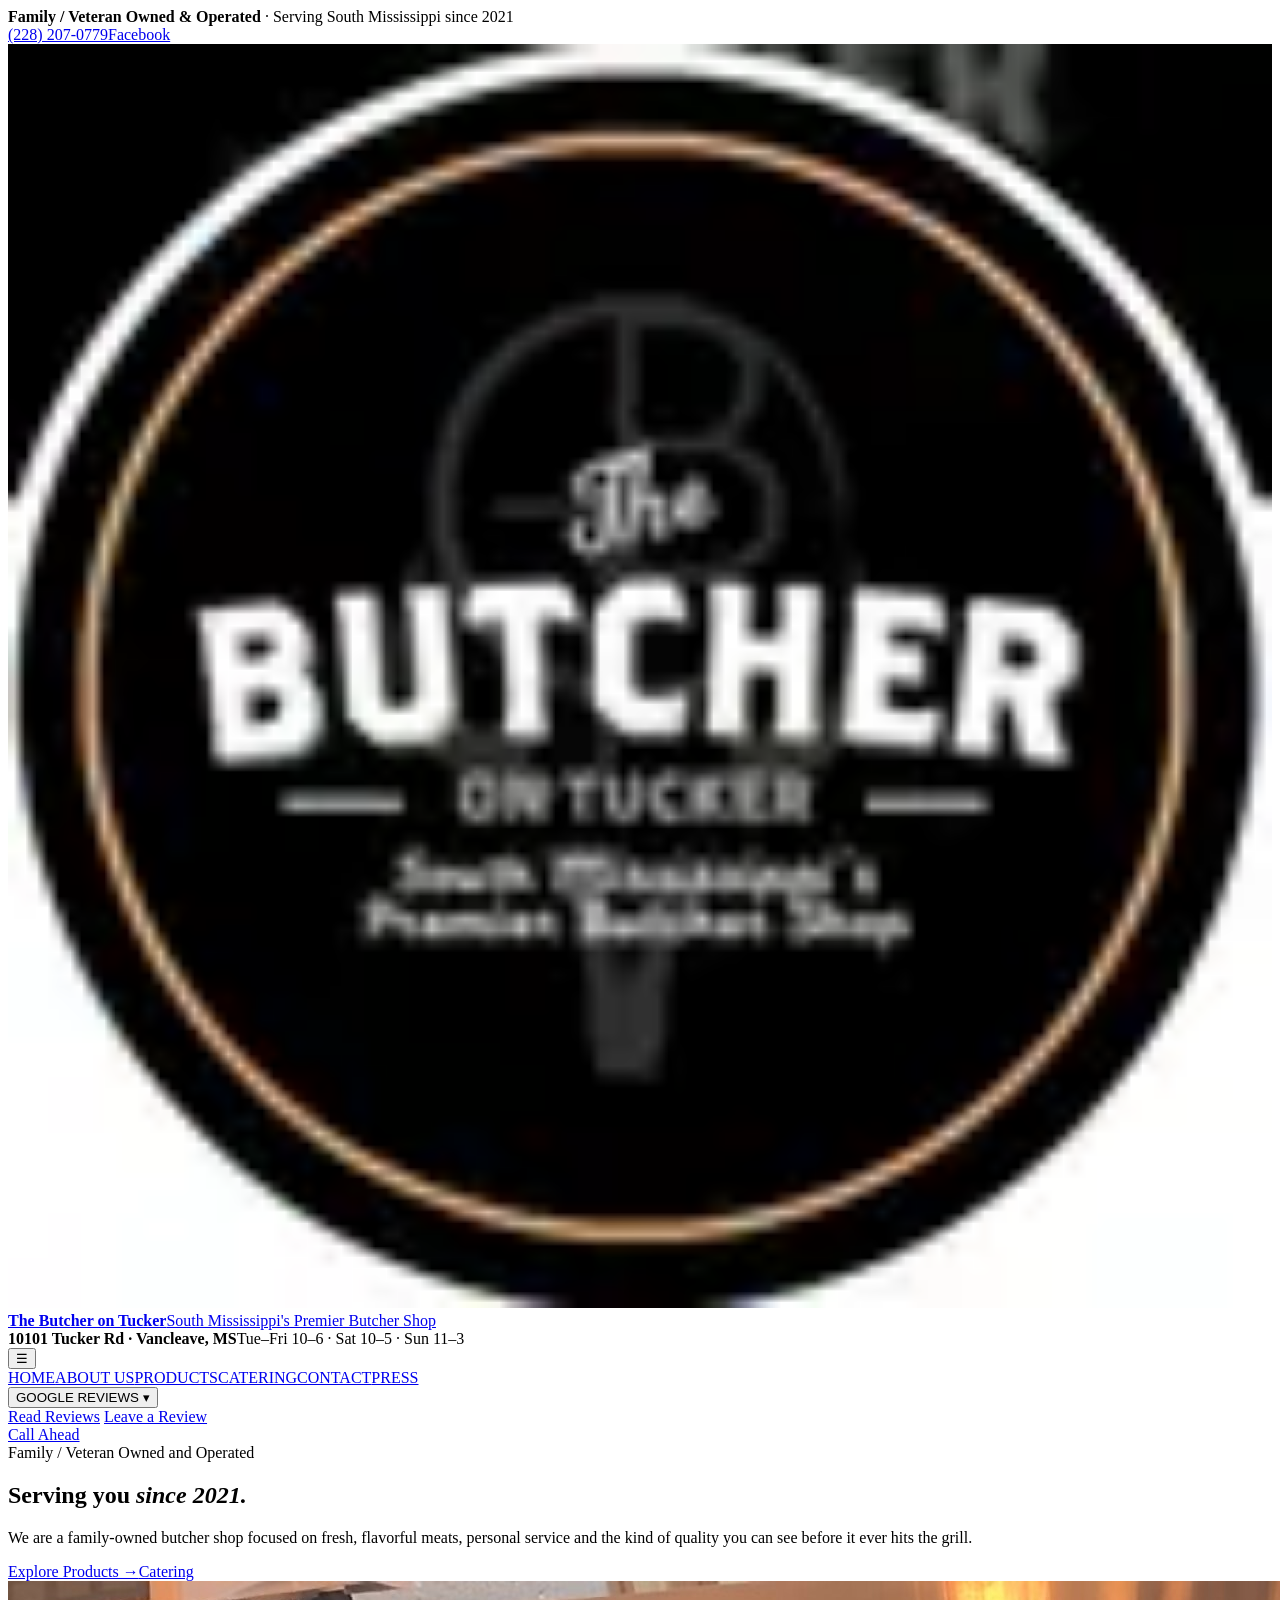
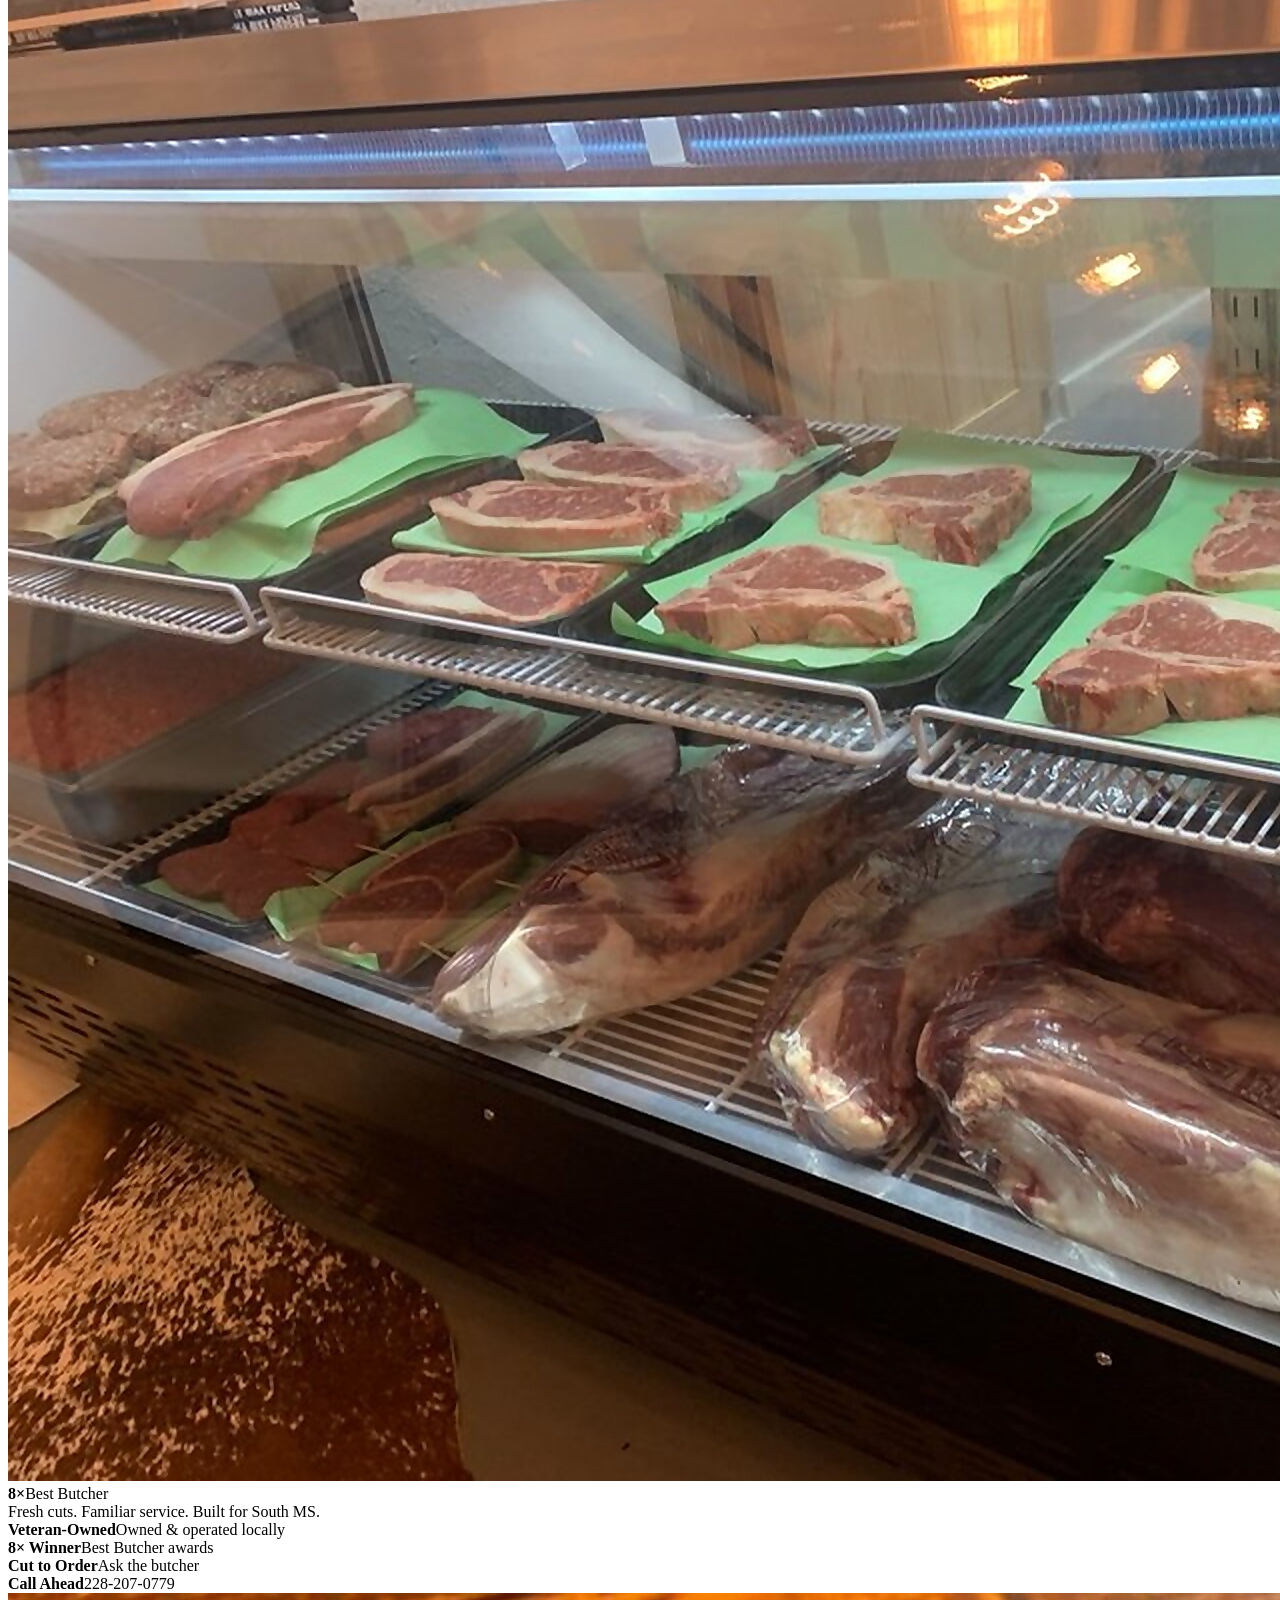
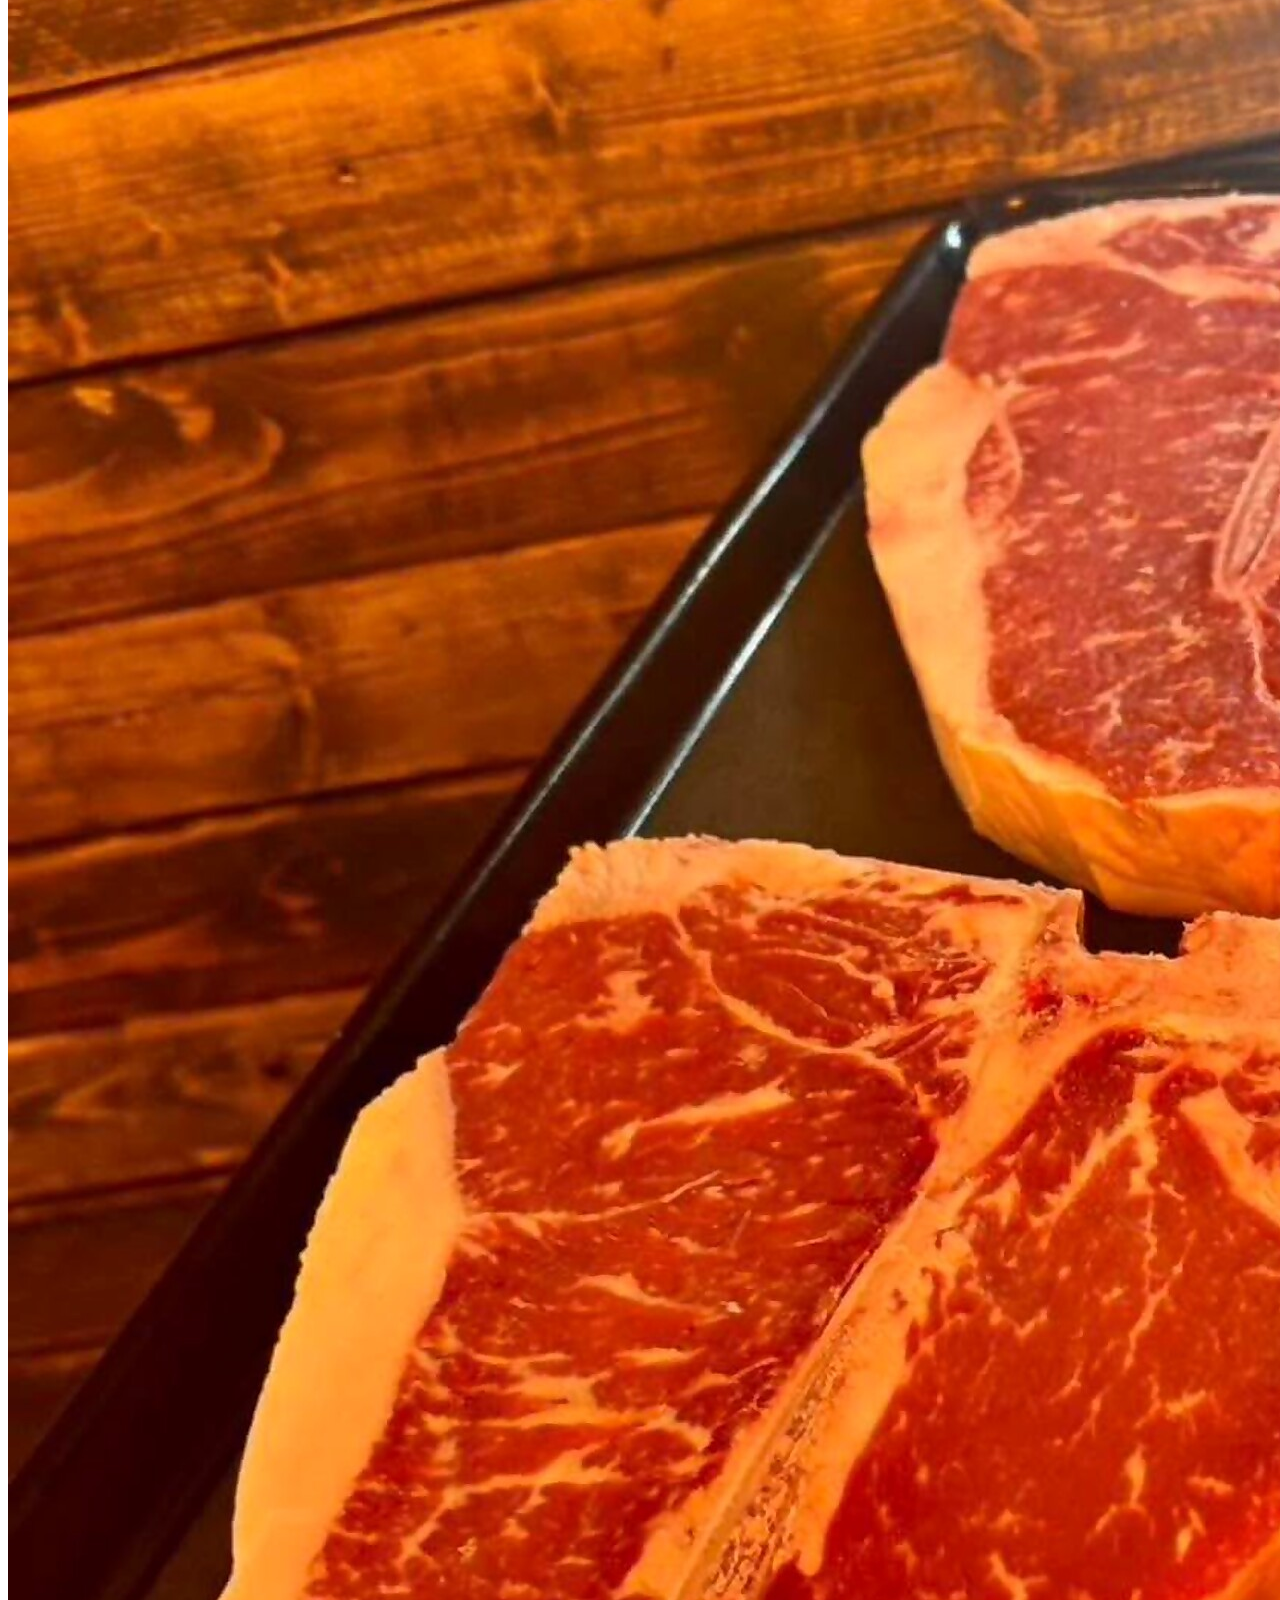
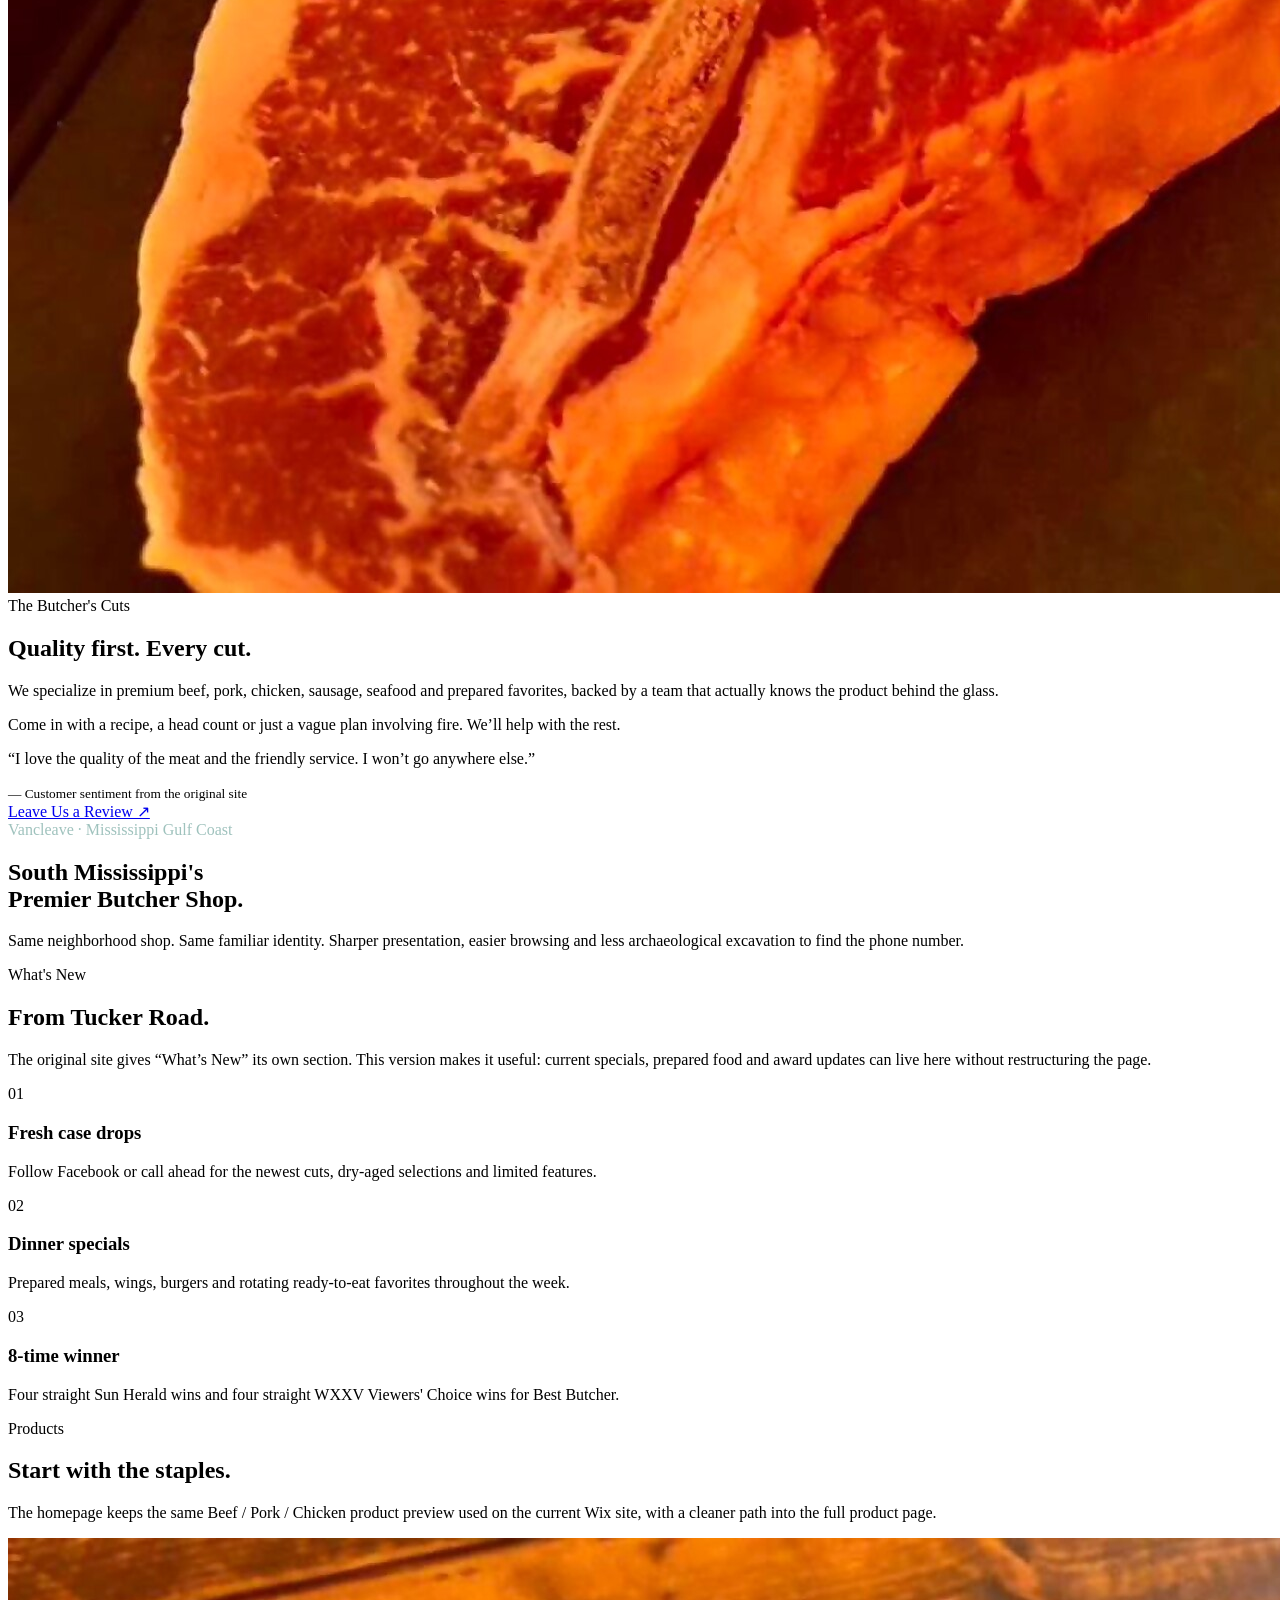
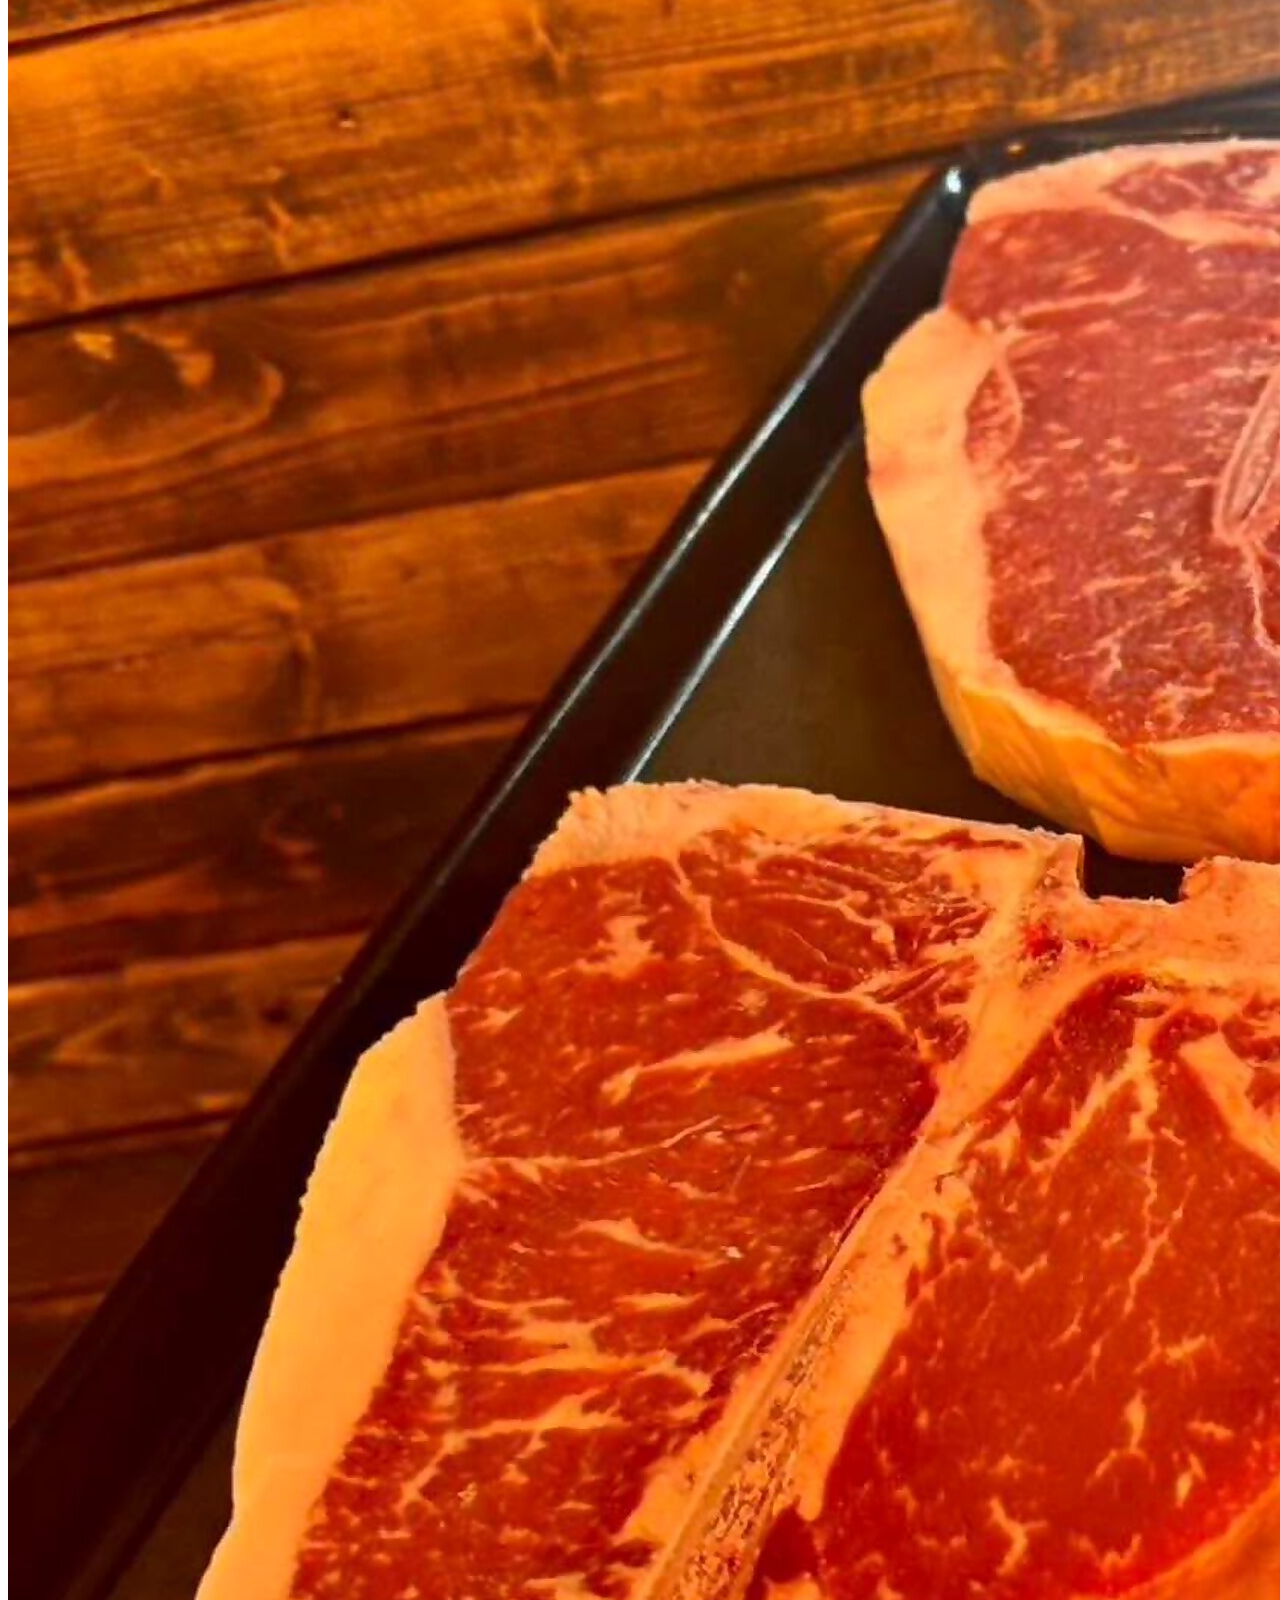
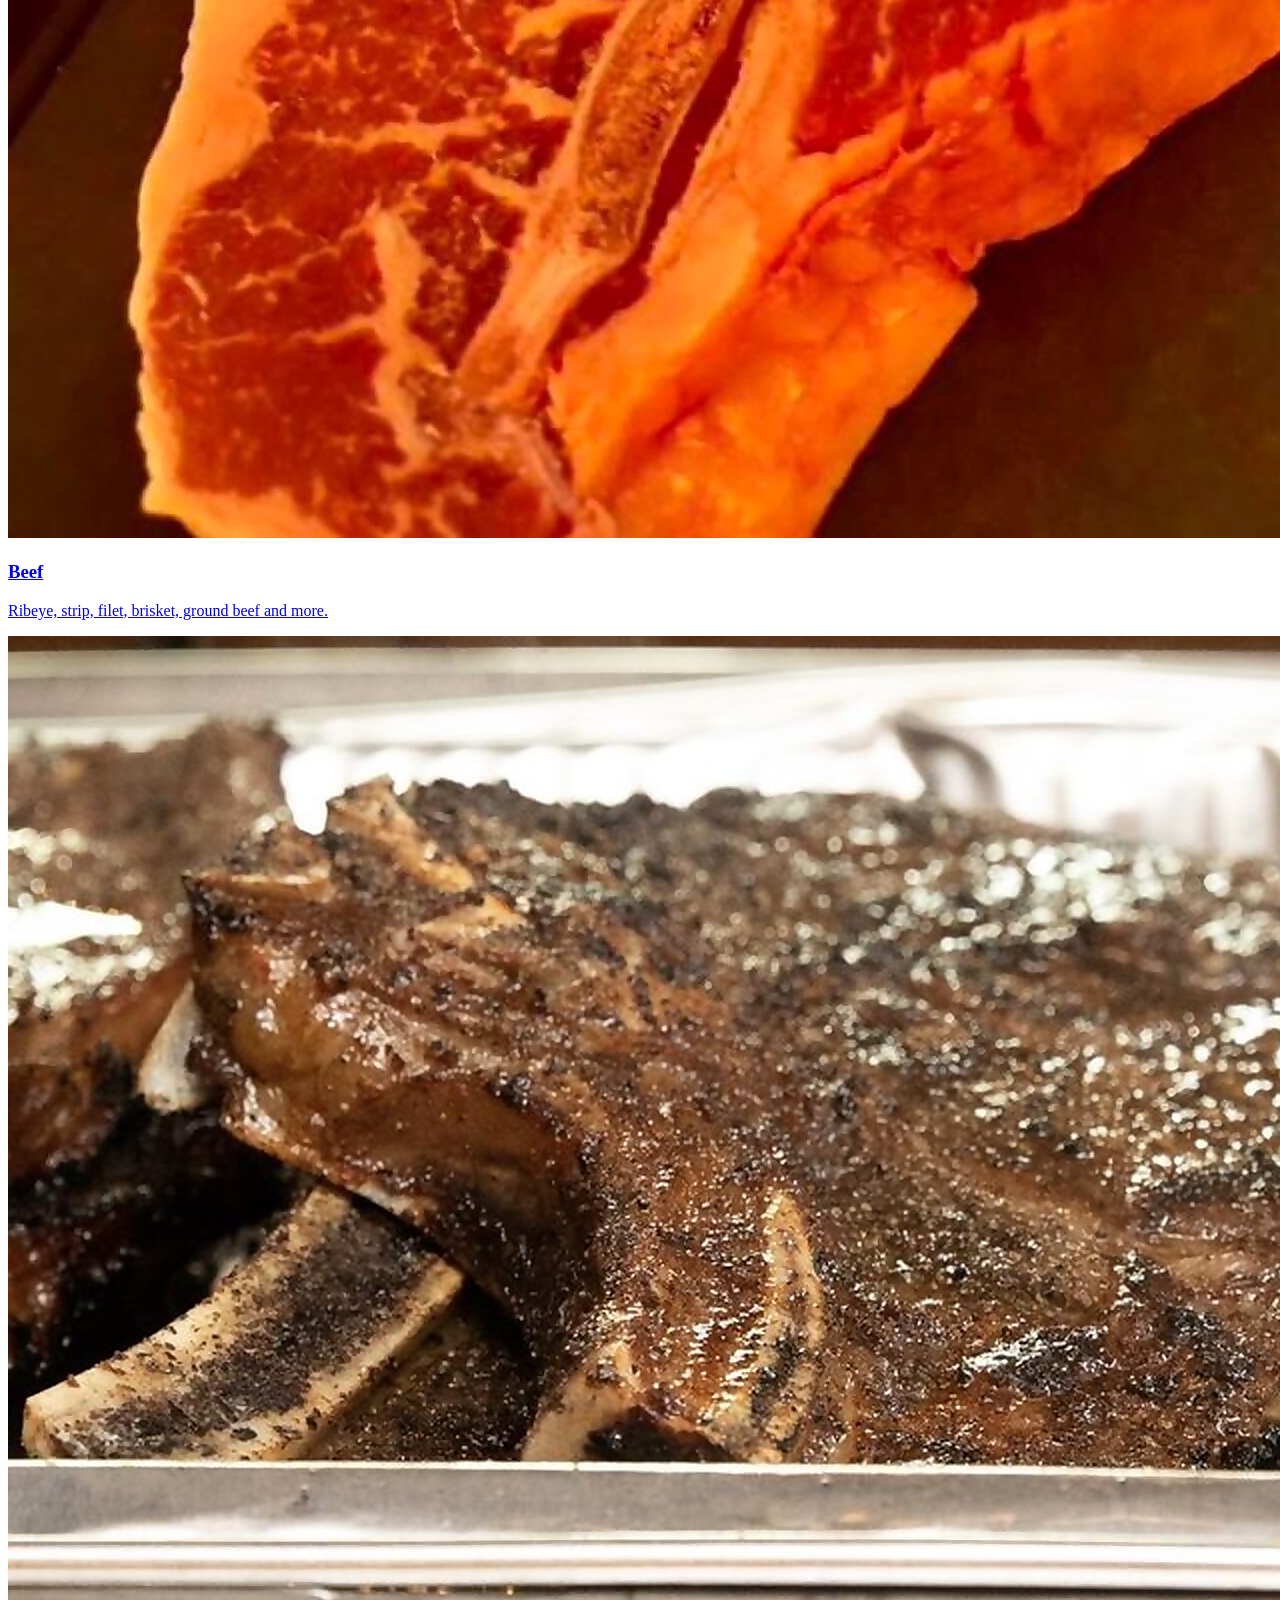
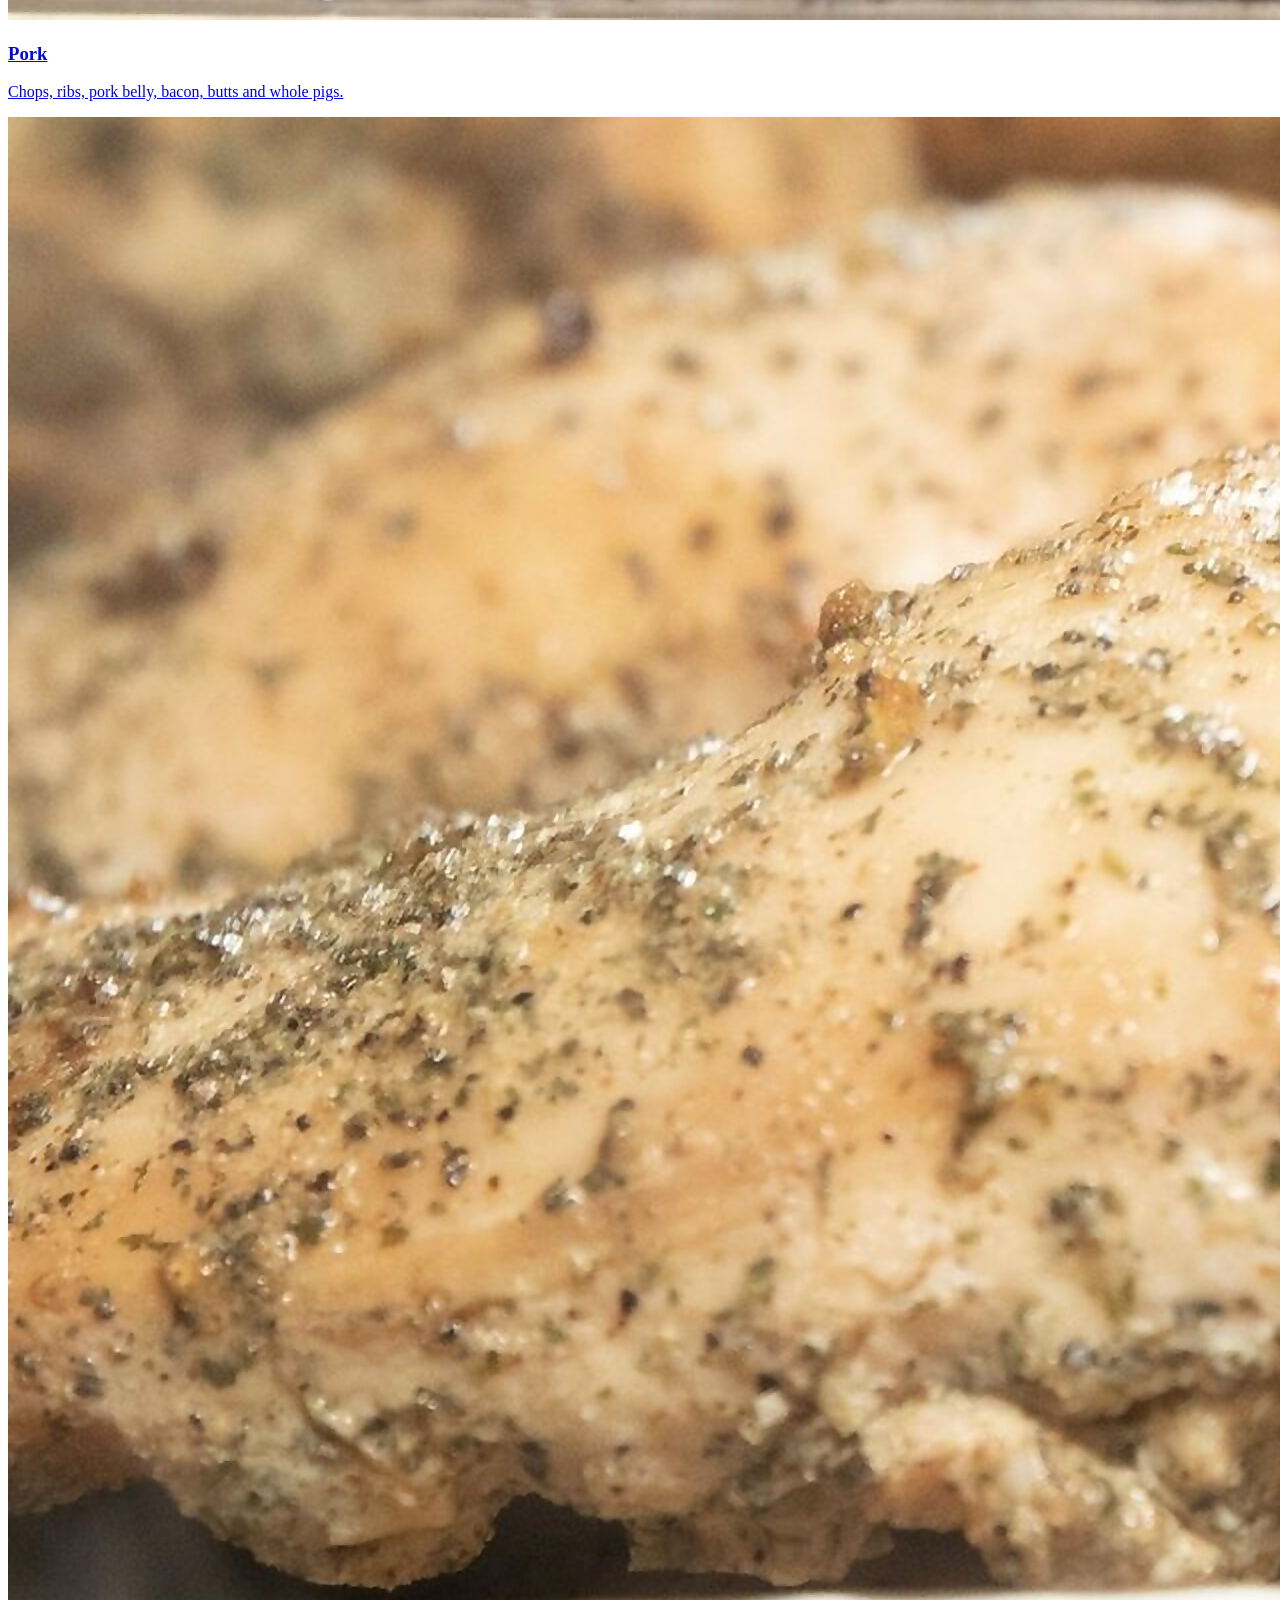
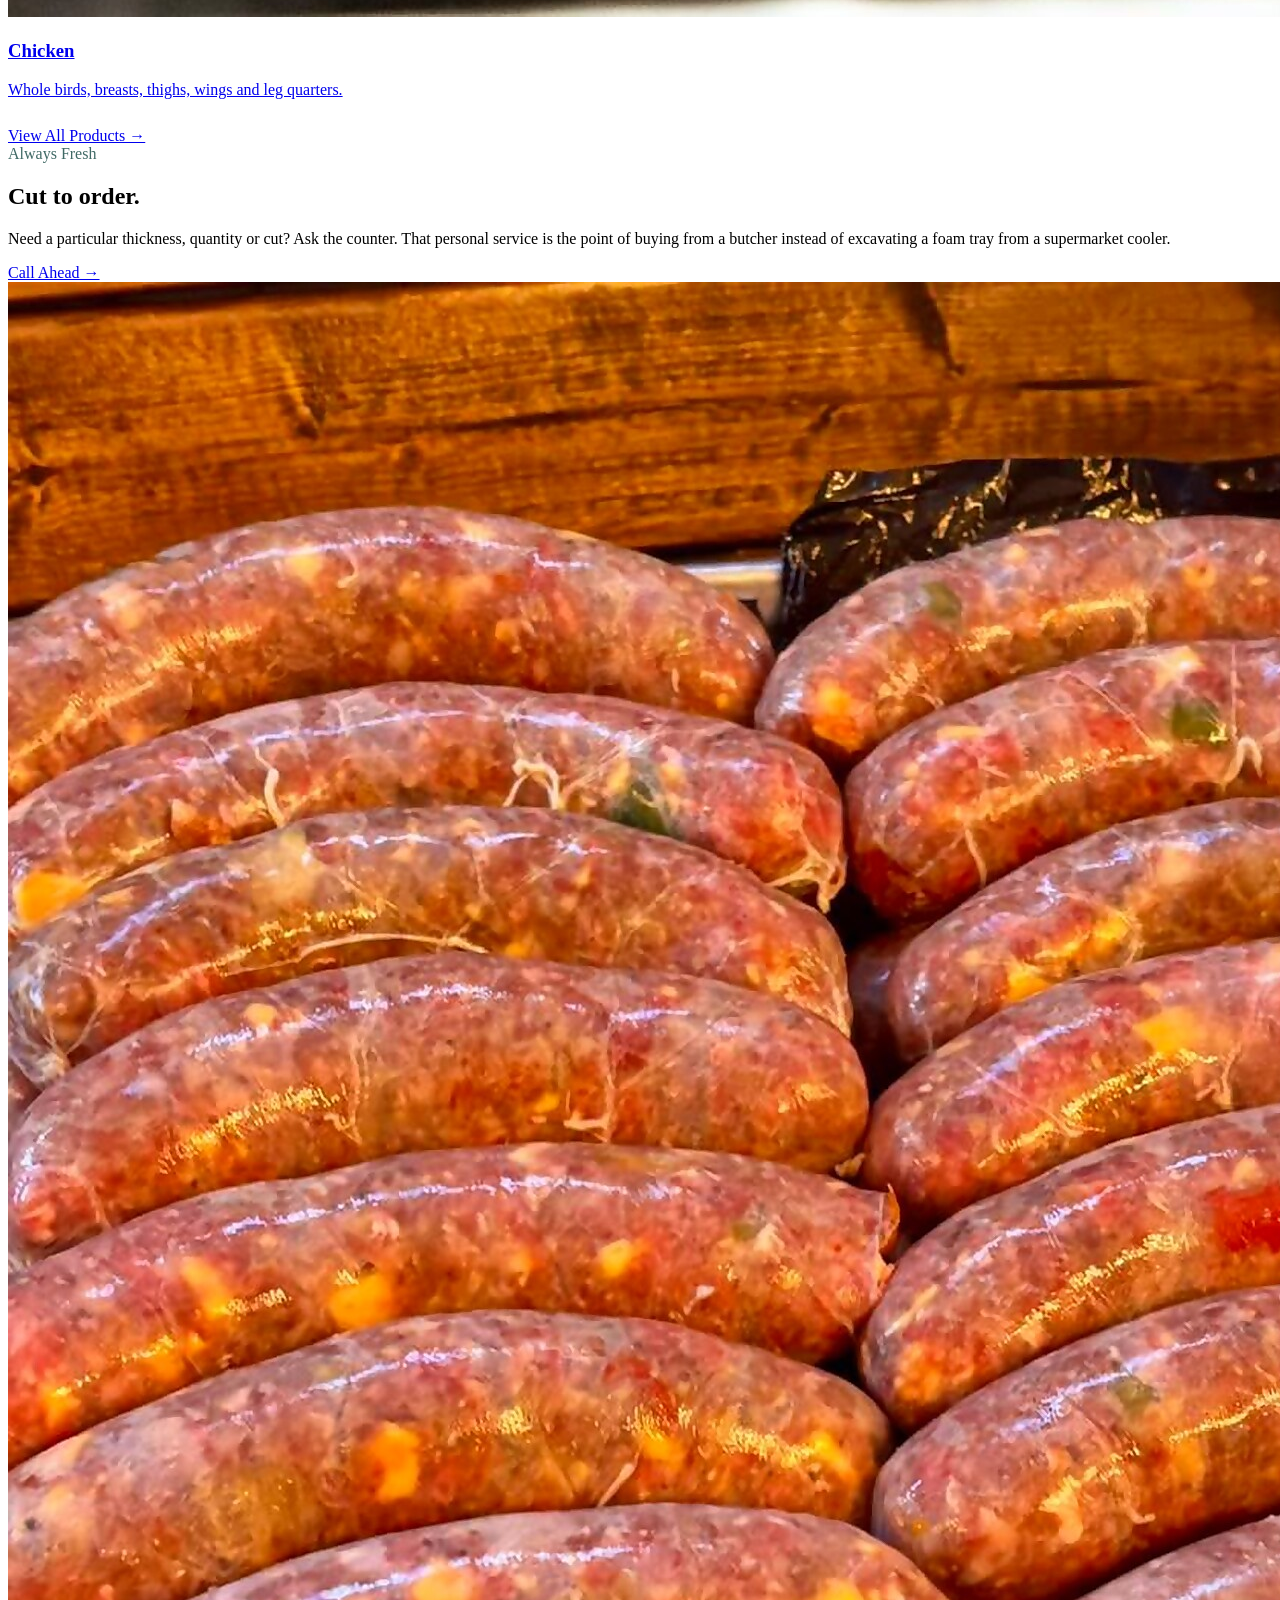
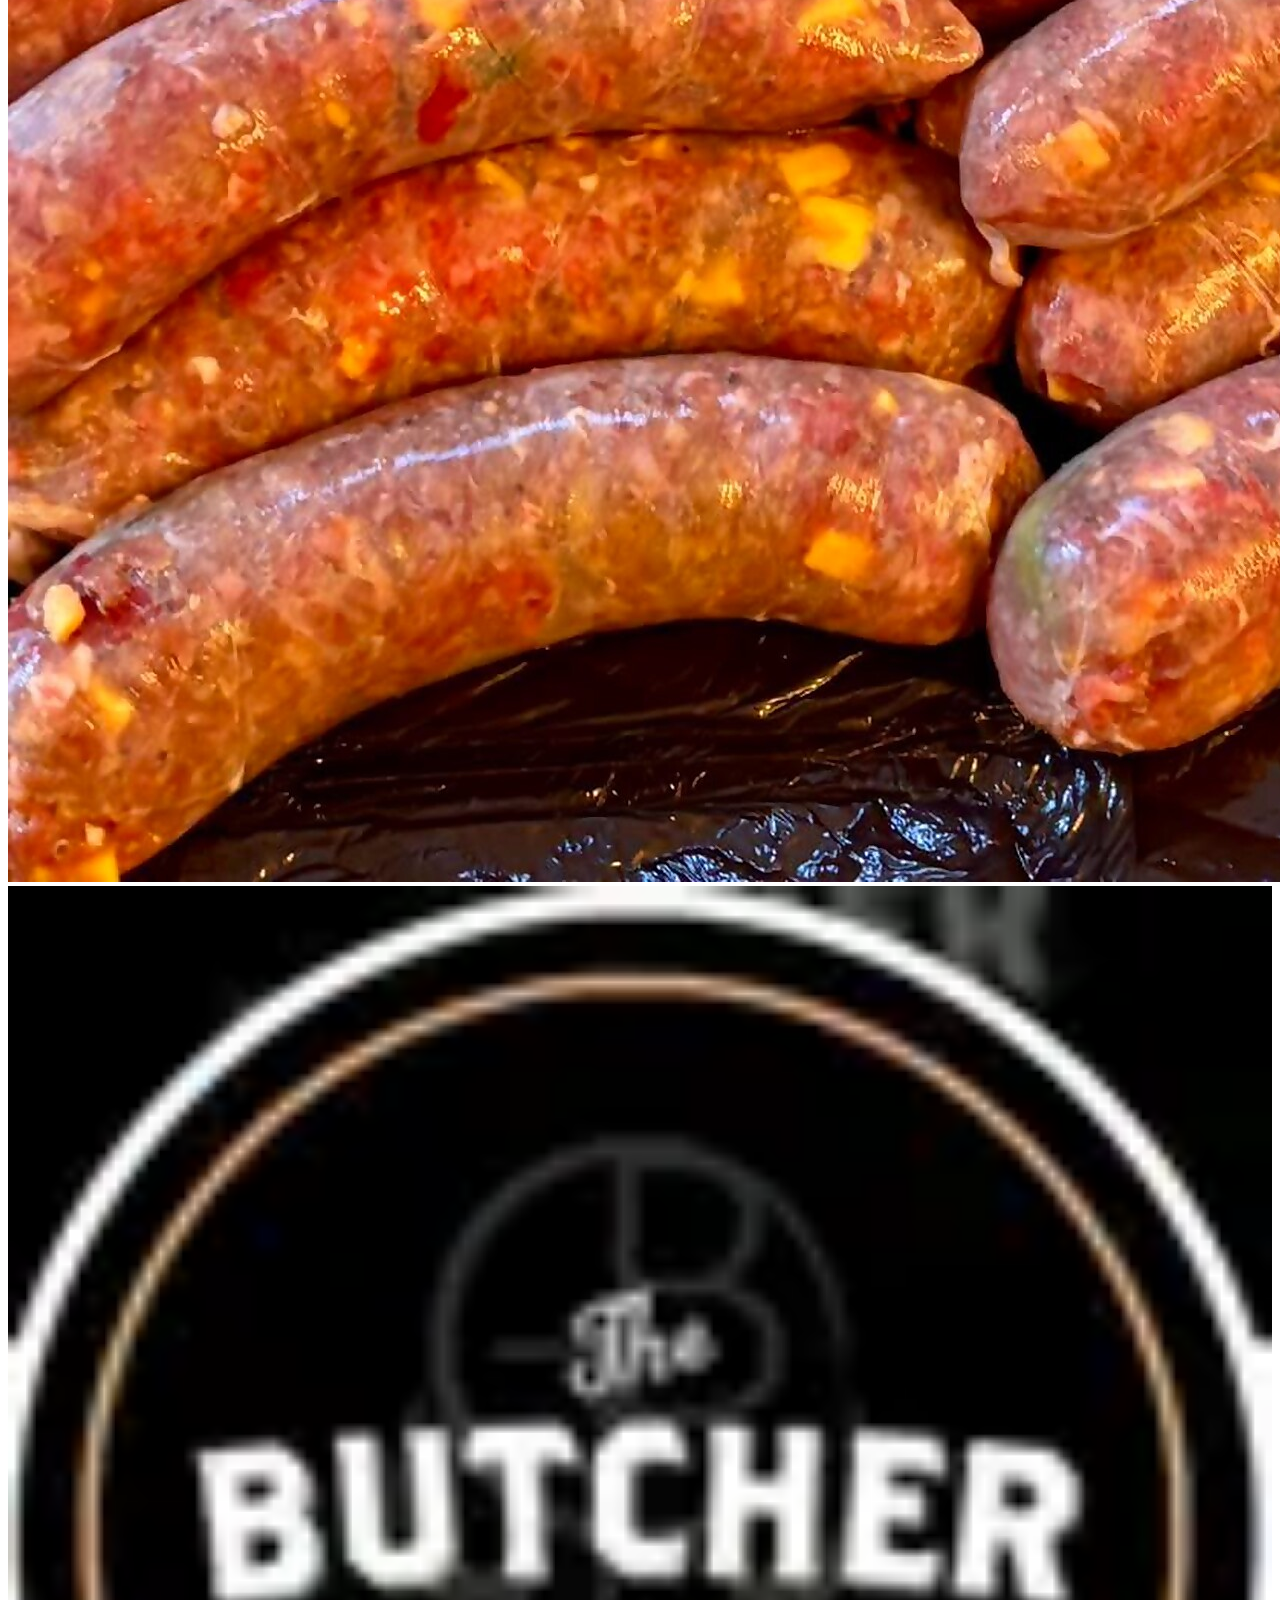
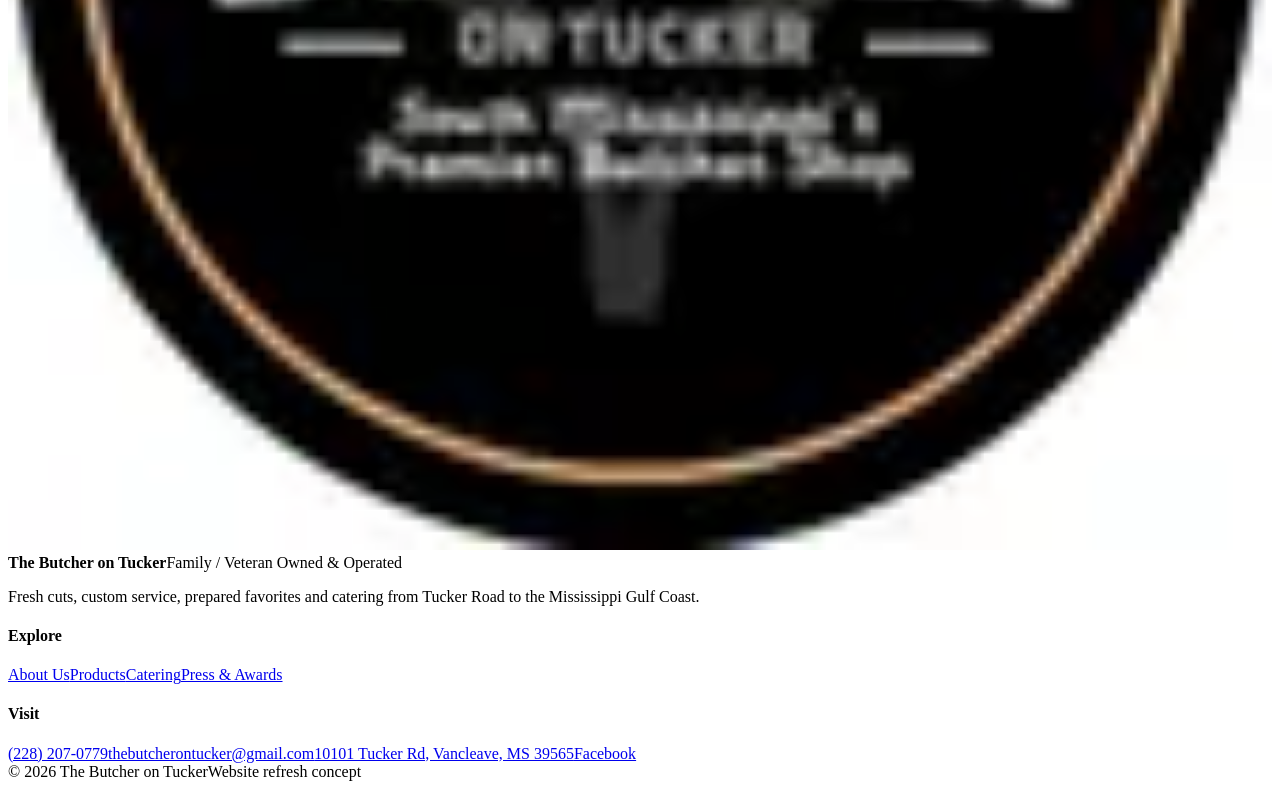
==== commit 7c51a0cf: "Rebuild homepage to mirror current Wix layout" ====
--- a/index.html
+++ b/index.html
@@ -1,157 +1,84 @@
 <!doctype html>
 <html lang="en">
 <head>
-  <meta charset="utf-8">
-  <meta name="viewport" content="width=device-width,initial-scale=1">
-  <meta name="description" content="The Butcher on Tucker — veteran-owned and operated, 8-time first-place award-winning butcher shop in Vancleave, Mississippi. Fresh meats, artisan sandwiches, Dinner Done Easy, deli favorites and catering.">
-  <meta name="theme-color" content="#f5efe5">
-  <title>The Butcher on Tucker | South Mississippi's Premier Butcher Shop</title>
-  <meta property="og:title" content="The Butcher on Tucker | South Mississippi's Premier Butcher Shop">
-  <meta property="og:description" content="Veteran-owned. 8-time first-place award winner. Fresh meats, artisan sandwiches, prepared dinners, deli favorites and catering in Vancleave, Mississippi.">
-  <meta property="og:type" content="website">
-  <meta property="og:url" content="https://jackjones0056-design.github.io/ButcheronTucker/">
-  <meta property="og:image" content="https://jackjones0056-design.github.io/ButcheronTucker/images/10-steak-cuts.jpg?v=3">
-  <link rel="canonical" href="https://jackjones0056-design.github.io/ButcheronTucker/">
-  <link rel="preconnect" href="https://fonts.googleapis.com">
-  <link rel="preconnect" href="https://fonts.gstatic.com" crossorigin>
-  <link href="https://fonts.googleapis.com/css2?family=DM+Sans:wght@400;500;600;700&family=DM+Serif+Display:ital@0;1&display=swap" rel="stylesheet">
-  <link rel="stylesheet" href="styles-a.css">
-  <link rel="stylesheet" href="styles-b.css">
-  <script type="application/ld+json">
-  {
-    "@context":"https://schema.org",
-    "@type":"ButcherShop",
-    "name":"The Butcher on Tucker",
-    "url":"https://jackjones0056-design.github.io/ButcheronTucker/",
-    "telephone":"+1-228-207-0779",
-    "email":"thebutcherontucker@gmail.com",
-    "description":"Veteran-owned and operated butcher shop serving South Mississippi.",
-    "address":{"@type":"PostalAddress","streetAddress":"10101 Tucker Road","addressLocality":"Vancleave","addressRegion":"MS","postalCode":"39565","addressCountry":"US"},
-    "openingHoursSpecification":[
-      {"@type":"OpeningHoursSpecification","dayOfWeek":["Tuesday","Wednesday","Thursday","Friday"],"opens":"10:00","closes":"18:00"},
-      {"@type":"OpeningHoursSpecification","dayOfWeek":"Saturday","opens":"10:00","closes":"17:00"},
-      {"@type":"OpeningHoursSpecification","dayOfWeek":"Sunday","opens":"11:00","closes":"15:00"}
-    ],
-    "award":["Sun Herald Best of Coastal MS Best Butcher, 2023-2026","WXXV Viewers' Choice Best Butcher, 2022-2025"]
-  }
-  </script>
+<meta charset="utf-8">
+<meta name="viewport" content="width=device-width,initial-scale=1">
+<title>The Butcher on Tucker | Vancleave, MS</title>
+<meta name="description" content="Family and veteran-owned butcher shop in Vancleave, Mississippi specializing in fresh premium meats, custom cuts, prepared foods and catering.">
+<meta name="theme-color" content="#f7f2e8">
+<link rel="preconnect" href="https://fonts.googleapis.com">
+<link rel="preconnect" href="https://fonts.gstatic.com" crossorigin>
+<link href="https://fonts.googleapis.com/css2?family=Fraunces:opsz,wght@9..144,500;9..144,650;9..144,750&family=Inter:wght@400;600;700;800;900&display=swap" rel="stylesheet">
+<link rel="stylesheet" href="styles.css">
 </head>
 <body>
-  <a class="skip-link" href="#main">Skip to content</a>
-
-  <div class="announcement">
-    <div class="shell announcement-inner">
-      <span><strong>Veteran-Owned &amp; Operated</strong><span class="dot">•</span>8-Time 1st Place Award Winner</span>
-      <a href="tel:+12282070779">Call ahead: (228) 207-0779</a>
-    </div>
+<div class="utility"><div class="shell">
+  <span><strong>Family / Veteran Owned & Operated</strong> · Serving South Mississippi since 2021</span>
+  <div class="utility-links"><a href="tel:+12282070779">(228) 207-0779</a><a href="https://www.facebook.com/TheButcheronTucker" target="_blank" rel="noopener">Facebook</a></div>
+</div></div>
+<header class="brand-row"><div class="shell">
+  <a class="brand" href="index.html">
+    <span class="brand-logo"><img src="logo.svg" alt="The Butcher on Tucker logo"></span>
+    <span class="brand-copy"><strong>The Butcher on Tucker</strong><span>South Mississippi's Premier Butcher Shop</span></span>
+  </a>
+  <div class="brand-side"><b>10101 Tucker Rd · Vancleave, MS</b><span>Tue–Fri 10–6 · Sat 10–5 · Sun 11–3</span></div>
+</div></header>
+<div class="nav-wrap"><div class="shell navbar">
+  <button class="menu-toggle" aria-label="Open navigation" aria-expanded="false">☰</button>
+  <nav class="navlinks" aria-label="Primary"><a href="index.html" class="active">HOME</a><a href="about-us.html">ABOUT US</a><a href="products.html">PRODUCTS</a><a href="catering.html">CATERING</a><a href="contact.html">CONTACT</a><a href="press.html">PRESS</a>
+    <div class="navdrop"><button type="button">GOOGLE REVIEWS ▾</button><div class="navdrop-menu">
+      <a href="https://www.google.com/search?q=The+Butcher+on+Tucker+reviews" target="_blank" rel="noopener">Read Reviews</a>
+      <a href="https://g.page/r/CWxn-QHM8CvSEBM/review" target="_blank" rel="noopener">Leave a Review</a>
+    </div></div>
+  </nav>
+  <a class="nav-cta" href="tel:+12282070779">Call Ahead</a>
+</div></div>
+<main>
+<section class="hero"><div class="shell hero-grid">
+  <div>
+    <div class="eyebrow">Family / Veteran Owned and Operated</div>
+    <h1>Serving you <em>since 2021.</em></h1>
+    <p>We are a family-owned butcher shop focused on fresh, flavorful meats, personal service and the kind of quality you can see before it ever hits the grill.</p>
+    <div class="hero-actions"><a class="btn primary" href="products.html">Explore Products →</a><a class="btn light" href="catering.html">Catering</a></div>
   </div>
-
-  <header class="site-header" id="site-header">
-    <div class="shell header-inner">
-      <a class="brand" href="#home" aria-label="The Butcher on Tucker home"><img src="logo.svg" alt="The Butcher on Tucker"></a>
-      <button class="nav-toggle" aria-label="Open navigation" aria-expanded="false" aria-controls="primary-nav"><span></span><span></span></button>
-      <nav class="primary-nav" id="primary-nav" aria-label="Primary navigation">
-        <a href="#home">Home</a><a href="#menu">Menu</a><a href="#about">About</a><a href="#awards">Awards</a><a href="#catering">Catering</a><a href="#visit">Visit</a><a class="button button-small" href="tel:+12282070779">Call Ahead</a>
-      </nav>
-    </div>
-  </header>
-
-  <main id="main">
-    <section class="hero" id="home">
-      <div class="hero-cow" aria-hidden="true"></div>
-      <div class="shell hero-grid">
-        <div class="hero-copy">
-          <div class="eyebrow">South Mississippi's Premier Butcher Shop</div>
-          <h1>The butcher shop you already know.<br><em>Just sharper.</em></h1>
-          <p class="hero-lede">Hand-cut premium meats, house-made favorites, artisan sandwiches, prepared dinners and old-school service from Tucker Road.</p>
-          <div class="hero-actions"><a class="button" href="#menu">View the Menu</a><a class="button button-ghost" href="tel:+12282070779">Call the Shop</a></div>
-          <div class="hero-proof" aria-label="Business highlights"><span>Veteran-Owned</span><span>8× First Place</span><span>Vancleave, MS</span></div>
-        </div>
-        <div class="hero-visual">
-          <div class="photo-frame hero-photo"><img src="images/04-meat-case.jpg?v=3" alt="Fresh meat case at The Butcher on Tucker" fetchpriority="high"></div>
-          <div class="hero-stamp" aria-hidden="true"><strong>8×</strong><span>Best Butcher</span></div>
-          <div class="hero-caption">Fresh cuts. Familiar service. Built for South MS.</div>
-        </div>
-      </div>
-    </section>
-
-    <section class="quick-links" aria-label="Shop highlights"><div class="shell quick-grid">
-      <a href="#menu" class="quick-card"><span>01</span><strong>Fresh Meats</strong><small>Premium beef, pork, chicken, seafood &amp; house favorites</small></a>
-      <a href="#menu" class="quick-card"><span>02</span><strong>Artisan Sandwiches</strong><small>Made to order with quality meats, breads &amp; toppings</small></a>
-      <a href="#menu" class="quick-card"><span>03</span><strong>Dinner Done Easy</strong><small>Prepared meals and dinner kits from The Butcher's Kitchen</small></a>
-    </div></section>
-
-    <section class="menu-section" id="menu"><div class="shell">
-      <div class="section-intro split-intro"><div><div class="eyebrow">The menu you know</div><h2>Everything in one place.</h2></div><p>We kept the menu categories from the original site and rebuilt them for faster browsing on phones and desktops. Availability changes, so call the shop for current pricing and today's case.</p></div>
-
-      <div class="menu-tabs" role="tablist" aria-label="Menu categories">
-        <button role="tab" aria-selected="true" aria-controls="panel-fresh" id="tab-fresh" data-tab="fresh">Fresh Meats</button>
-        <button role="tab" aria-selected="false" aria-controls="panel-sandwiches" id="tab-sandwiches" data-tab="sandwiches">Artisan Sandwiches</button>
-        <button role="tab" aria-selected="false" aria-controls="panel-dinner" id="tab-dinner" data-tab="dinner">Dinner Done Easy</button>
-        <button role="tab" aria-selected="false" aria-controls="panel-deli" id="tab-deli" data-tab="deli">Boar's Head Deli</button>
-        <button role="tab" aria-selected="false" aria-controls="panel-entrees" id="tab-entrees" data-tab="entrees">Individual Entrées</button>
-        <button role="tab" aria-selected="false" aria-controls="panel-drinks" id="tab-drinks" data-tab="drinks">Beverages</button>
-      </div>
-
-      <div class="menu-panel active" id="panel-fresh" role="tabpanel" aria-labelledby="tab-fresh" data-panel="fresh">
-        <div class="menu-panel-head"><div><span class="menu-number">01</span><h3>Fresh Meats</h3></div><img src="images/10-steak-cuts.jpg?v=3" alt="Premium steak cuts"></div>
-        <div class="menu-grid">
-          <article class="menu-item"><h4>Hot Dogs</h4><p>Jumbo all-beef hot dogs.</p></article><article class="menu-item"><h4>House-Made Bacon</h4><p>Smoked in-house and cut for the case.</p></article><article class="menu-item"><h4>NY Strip Steak</h4><p>Hand-cut USDA premium strip steaks.</p></article><article class="menu-item"><h4>Hand-Pressed Burger Patties</h4><p>Sirloin, short rib and brisket blend.</p></article><article class="menu-item"><h4>Ribeye Steak</h4><p>Hand-cut USDA premium ribeye.</p></article><article class="menu-item"><h4>Pork Tenderloin</h4><p>Whole premium pork tenderloin.</p></article><article class="menu-item"><h4>Marinated Steak Tips</h4><p>Signature steak tips with rotating marinade options.</p></article><article class="menu-item"><h4>Salmon Filet</h4><p>Fresh Faroe Island salmon.</p></article><article class="menu-item"><h4>Filet Mignon</h4><p>Hand-cut and cleaned USDA premium filet.</p></article><article class="menu-item"><h4>Pork Chops</h4><p>Premium boneless pork chops.</p></article>
-        </div>
-      </div>
-
-      <div class="menu-panel" id="panel-sandwiches" role="tabpanel" aria-labelledby="tab-sandwiches" data-panel="sandwiches" hidden>
-        <div class="menu-panel-head"><div><span class="menu-number">02</span><h3>Artisan Sandwiches</h3></div><img src="images/08-prepared-food-platter.jpg?v=3" alt="Prepared food from The Butcher's Kitchen"></div>
-        <p class="panel-note">Made to order. Sandwich selections traditionally include a choice of fries or deli chips and a pickle spear.</p>
-        <div class="menu-grid">
-          <article class="menu-item"><h4>Chicken Salad Sandwich</h4><p>House-made chicken salad, cheese, romaine and tomato on toasted sourdough.</p></article><article class="menu-item"><h4>Spicy Korean Pork</h4><p>Korean BBQ pork, Asian slaw, pickled cucumber and scallions on toasted baguette.</p></article><article class="menu-item"><h4>Italian</h4><p>Boar's Head salami, sopressata, capicola and provolone with Italian-style toppings.</p></article><article class="menu-item"><h4>Reuben</h4><p>Pastrami, Swiss, sauerkraut and Russian dressing on marbled rye.</p></article><article class="menu-item"><h4>Hot Pastrami</h4><p>Pastrami, Swiss, crispy onions and whole-grain mustard on ciabatta.</p></article><article class="menu-item"><h4>Hot Dogs</h4><p>Two all-beef hot dogs with classic toppings and extras available.</p></article><article class="menu-item"><h4>Club Classic</h4><p>Boar's Head ham, turkey, Applewood bacon, cheese, lettuce, tomato and mayo.</p></article><article class="menu-item"><h4>Roast Beef &amp; Cheddar</h4><p>London Broil, aged cheddar, lettuce, roasted tomato and horseradish aioli.</p></article><article class="menu-item"><h4>BLT</h4><p>House-smoked Applewood bacon, romaine, tomato and mayo on toasted sourdough.</p></article><article class="menu-item"><h4>French Fries</h4><p>Crisp fries seasoned with Camp Mix.</p></article>
-        </div>
-      </div>
-
-      <div class="menu-panel" id="panel-dinner" role="tabpanel" aria-labelledby="tab-dinner" data-panel="dinner" hidden>
-        <div class="menu-panel-head"><div><span class="menu-number">03</span><h3>Dinner Done Easy</h3></div><img src="images/07-prepared-chicken.jpg?v=3" alt="Prepared chicken dinner"></div>
-        <div class="menu-grid">
-          <article class="menu-item"><h4>Salmon Dinner for Two</h4><p>Faroe Island salmon with asparagus, jasmine rice and compound butter.</p></article><article class="menu-item"><h4>Chicken &amp; Pasta Bake</h4><p>Grilled marinated chicken, pasta, marinara and cheese. Heat and serve.</p></article><article class="menu-item"><h4>Steak &amp; Rice</h4><p>Signature marinated steak tips over rice pilaf with vegetables and onion gravy.</p></article><article class="menu-item"><h4>Asian Chicken Stir Fry</h4><p>Chicken, fresh vegetables, kalbi sauce and jasmine rice.</p></article><article class="menu-item"><h4>Chicken Marsala</h4><p>Marinated chicken, mushrooms, pasta and Marsala sauce.</p></article><article class="menu-item"><h4>Pork Tenderloin Dinner</h4><p>Marinated pork tenderloins with green beans and Yukon Gold mashed potatoes.</p></article><article class="menu-item"><h4>Jamaican Curry &amp; Rice</h4><p>Slow-cooked chicken curry with coconut rice and kidney beans.</p></article><article class="menu-item"><h4>Bangers &amp; Mash</h4><p>Irish bangers, caramelized onion gravy and Yukon Gold mashed potatoes.</p></article><article class="menu-item"><h4>Lasagna</h4><p>Scratch-made Bolognese lasagna with béchamel.</p></article><article class="menu-item"><h4>Chicken Sandwich Kit</h4><p>Marinated chicken, macaroni salad, pickles, buns and grilling sauce.</p></article>
-        </div>
-      </div>
-
-      <div class="menu-panel" id="panel-deli" role="tabpanel" aria-labelledby="tab-deli" data-panel="deli" hidden>
-        <div class="menu-panel-head"><div><span class="menu-number">04</span><h3>Boar's Head Deli</h3></div><img src="images/03-interior-shelves.jpg?v=3" alt="Inside The Butcher on Tucker"></div>
-        <div class="menu-grid"><article class="menu-item"><h4>London Broil</h4><p>Rare London Broil, sliced for sandwiches.</p></article><article class="menu-item"><h4>Provolone Cheese</h4><p>Boar's Head sandwich-sliced provolone.</p></article><article class="menu-item"><h4>Black Wax Cheddar</h4><p>Boar's Head aged cheddar.</p></article><article class="menu-item"><h4>Ovengold Turkey</h4><p>Boar's Head Ovengold turkey, sliced to order.</p></article><article class="menu-item"><h4>Honey Maple Ham</h4><p>Sweet and savory deli ham, sliced to order.</p></article><article class="menu-item"><h4>Pastrami</h4><p>Classic sandwich-sliced pastrami.</p></article><article class="menu-item"><h4>Breads &amp; Rolls</h4><p>Martin's rolls and bread, ciabatta and baguettes.</p></article><article class="menu-item"><h4>Build Your Own Deli Setup</h4><p>Ask the counter about current meats, cheeses and bread selections.</p></article></div>
-      </div>
-
-      <div class="menu-panel" id="panel-entrees" role="tabpanel" aria-labelledby="tab-entrees" data-panel="entrees" hidden>
-        <div class="menu-panel-head"><div><span class="menu-number">05</span><h3>Individual Entrées</h3></div><img src="images/05-bacon-wrapped-prepared-food.jpg?v=3" alt="Prepared specialty from the shop"></div>
-        <div class="menu-grid compact-menu"><article class="menu-item"><h4>Greek Chicken &amp; Green Beans</h4><p>Chicken breast, green beans, roasted tomatoes, red onion, feta and Kalamata olives.</p></article><article class="menu-item"><h4>Chicken &amp; Pasta Bake</h4><p>Marinated chicken, pasta, marinara and cheese. Heat and serve.</p></article><article class="menu-item"><h4>Bangers &amp; Mash</h4><p>Irish bangers with onion gravy and Yukon Gold mashed potatoes.</p></article><article class="menu-item"><h4>Steak Tips &amp; Rice</h4><p>Signature steak tips over rice pilaf with vegetables and onion gravy.</p></article></div>
-      </div>
-
-      <div class="menu-panel" id="panel-drinks" role="tabpanel" aria-labelledby="tab-drinks" data-panel="drinks" hidden>
-        <div class="menu-panel-head"><div><span class="menu-number">06</span><h3>Beverages</h3></div><img src="images/02-entrance-door.jpg?v=3" alt="The Butcher on Tucker entrance"></div>
-        <div class="menu-grid compact-menu"><article class="menu-item"><h4>Cold Drinks</h4><p>Cold bottled drinks available in the shop. Selection varies.</p></article></div>
-      </div>
-
-      <div class="menu-disclaimer">Menu selections are based on the shop's established menu and may change. Call <a href="tel:+12282070779">(228) 207-0779</a> for current availability and pricing.</div>
-    </div></section>
-
-    <section class="about-section" id="about"><div class="shell about-grid">
-      <div class="about-media photo-frame"><img src="images/01-storefront-exterior.jpg?v=3" alt="The Butcher on Tucker storefront"></div>
-      <div class="about-copy"><div class="eyebrow">Local by design</div><h2>Old-school butcher service without the old website.</h2><p>The Butcher on Tucker is a specialty butcher shop serving South Mississippi with premium beef, pork, chicken, seafood, house-made products, prepared foods and a counter team that still expects customers to ask questions.</p><div class="values-grid"><div><strong>Veteran-Owned</strong><span>Owned and operated here in South Mississippi.</span></div><div><strong>Cut Fresh</strong><span>Premium meats and specialty cuts from a true butcher counter.</span></div><div><strong>More Than Meat</strong><span>Deli, prepared dinners, sauces, seasonings and rotating specialties.</span></div><div><strong>Call Ahead</strong><span>Have the counter help plan your order before you make the drive.</span></div></div></div>
-    </div></section>
-
-    <section class="awards-section" id="awards"><div class="shell">
-      <div class="section-intro centered-intro"><div class="eyebrow">The Coast has voted</div><h2>Eight first-place finishes.</h2><p>Not a one-off. A pattern.</p></div>
-      <div class="award-grid"><article class="award-tile"><div class="award-years">2023–2026</div><div class="award-mark">4×</div><h3>Sun Herald</h3><strong>Best of Coastal Mississippi · Best Butcher</strong><p>First place four consecutive years.</p></article><article class="award-tile"><div class="award-years">2022–2025</div><div class="award-mark">4×</div><h3>WXXV</h3><strong>Viewers' Choice · Best Butcher</strong><p>First place four consecutive years.</p></article><article class="award-tile social-proof-tile"><div class="social-proof-big">98%</div><h3>Recommend</h3><strong>81 Facebook reviews</strong><p>Local reputation doing the heavy lifting.</p></article></div>
-    </div></section>
-
-    <section class="gallery-section" aria-label="Shop gallery"><div class="shell gallery-grid"><figure class="gallery-main"><img src="images/10-steak-cuts.jpg?v=3" alt="Premium steak cuts"><figcaption>Premium cuts</figcaption></figure><figure><img src="images/09-sausage-product.jpg?v=3" alt="Sausage from the shop"><figcaption>House favorites</figcaption></figure><figure><img src="images/06-smoked-ribs.jpg?v=3" alt="Smoked ribs"><figcaption>Prepared specialties</figcaption></figure><figure><img src="images/03-interior-shelves.jpg?v=3" alt="Interior shelves"><figcaption>More than the meat case</figcaption></figure></div></section>
-
-    <section class="catering-section" id="catering"><div class="shell catering-grid"><div><div class="eyebrow light">Catering &amp; Events</div><h2>Feed the room properly.</h2><p>From weddings and private gatherings to custom meat-focused menus, the shop can help put the centerpiece on the table.</p><div class="catering-actions"><a class="button button-light" href="mailto:thebutcherontucker@gmail.com?subject=Catering%20Inquiry">Request Catering</a><a class="text-link" href="tel:+12282070779">Or call (228) 207-0779 →</a></div></div><div class="catering-photo photo-frame"><img src="images/08-prepared-food-platter.jpg?v=3" alt="Prepared meat platter"></div></div></section>
-
-    <section class="visit-section" id="visit"><div class="shell visit-grid"><div class="visit-card"><div class="eyebrow">Come see the case</div><h2>10101 Tucker Road.</h2><p class="address">Vancleave, Mississippi 39565</p><div class="hours-list"><div><span>Monday</span><strong>Closed</strong></div><div><span>Tuesday – Friday</span><strong>10 AM – 6 PM</strong></div><div><span>Saturday</span><strong>10 AM – 5 PM</strong></div><div><span>Sunday</span><strong>11 AM – 3 PM</strong></div></div><div class="visit-actions"><a class="button" href="https://maps.apple.com/?q=The%20Butcher%20on%20Tucker&address=10101%20Tucker%20Rd,%20Vancleave,%20MS%2039565" target="_blank" rel="noopener">Get Directions</a><a class="button button-ghost-dark" href="tel:+12282070779">Call Shop</a></div></div><div class="map-wrap"><iframe title="Map to The Butcher on Tucker" loading="lazy" src="https://www.google.com/maps?q=10101+Tucker+Road+Vancleave+MS+39565&output=embed"></iframe></div></div></section>
-  </main>
-
-  <footer class="site-footer"><div class="shell footer-grid"><div><img class="footer-logo" src="logo.svg" alt="The Butcher on Tucker"><p>South Mississippi's Premier Butcher Shop.<br>Veteran-Owned &amp; Operated.</p></div><div class="footer-links"><a href="#menu">Menu</a><a href="#about">About</a><a href="#awards">Awards</a><a href="#catering">Catering</a><a href="#visit">Visit</a><a href="https://www.facebook.com/TheButcheronTucker" target="_blank" rel="noopener">Facebook ↗</a></div><div class="footer-contact"><a href="tel:+12282070779">(228) 207-0779</a><a href="mailto:thebutcherontucker@gmail.com">thebutcherontucker@gmail.com</a><span>10101 Tucker Rd · Vancleave, MS</span></div></div><div class="shell footer-bottom"><span>© 2026 The Butcher on Tucker</span><span>Built for South MS.</span></div></footer>
-  <div class="mobile-actions"><a href="tel:+12282070779">Call Shop</a><a href="#menu">View Menu</a></div>
-  <script src="script.js"></script>
-</body>
-</html>+  <div class="hero-photo"><img src="images/04-meat-case.jpg?v=4" alt="Fresh meat case at The Butcher on Tucker"><div class="hero-stamp"><strong>8×</strong><span>Best Butcher</span></div><div class="hero-caption">Fresh cuts. Familiar service. Built for South MS.</div></div>
+</div></section>
+<section class="trust-strip"><div class="shell trust-grid">
+  <div class="trust-item"><strong>Veteran-Owned</strong><span>Owned & operated locally</span></div>
+  <div class="trust-item"><strong>8× Winner</strong><span>Best Butcher awards</span></div>
+  <div class="trust-item"><strong>Cut to Order</strong><span>Ask the butcher</span></div>
+  <div class="trust-item"><strong>Call Ahead</strong><span>228-207-0779</span></div>
+</div></section>
+<section class="section alt"><div class="shell intro-grid">
+  <div class="photo-frame"><img src="images/10-steak-cuts.jpg?v=4" alt="Premium steak cuts from The Butcher on Tucker"></div>
+  <div class="content-card"><div class="eyebrow">The Butcher's Cuts</div><h2>Quality first. Every cut.</h2><p>We specialize in premium beef, pork, chicken, sausage, seafood and prepared favorites, backed by a team that actually knows the product behind the glass.</p><p>Come in with a recipe, a head count or just a vague plan involving fire. We’ll help with the rest.</p><div class="quote"><p>“I love the quality of the meat and the friendly service. I won’t go anywhere else.”</p><small>— Customer sentiment from the original site</small></div><div class="hero-actions"><a class="btn teal" href="https://g.page/r/CWxn-QHM8CvSEBM/review" target="_blank" rel="noopener">Leave Us a Review ↗</a></div></div>
+</div></section>
+<section class="banner"><div class="shell"><div class="eyebrow" style="color:#9fc2bd;justify-content:center">Vancleave · Mississippi Gulf Coast</div><h2>South Mississippi's<br>Premier Butcher Shop.</h2><p>Same neighborhood shop. Same familiar identity. Sharper presentation, easier browsing and less archaeological excavation to find the phone number.</p></div></section>
+<section class="section"><div class="shell">
+  <div class="section-head"><div><div class="eyebrow">What's New</div><h2 class="section-title">From Tucker Road.</h2></div><p>The original site gives “What’s New” its own section. This version makes it useful: current specials, prepared food and award updates can live here without restructuring the page.</p></div>
+  <div class="whats-new">
+    <article class="news-card"><span class="num">01</span><div><h3>Fresh case drops</h3><p>Follow Facebook or call ahead for the newest cuts, dry-aged selections and limited features.</p></div></article>
+    <article class="news-card"><span class="num">02</span><div><h3>Dinner specials</h3><p>Prepared meals, wings, burgers and rotating ready-to-eat favorites throughout the week.</p></div></article>
+    <article class="news-card"><span class="num">03</span><div><h3>8-time winner</h3><p>Four straight Sun Herald wins and four straight WXXV Viewers' Choice wins for Best Butcher.</p></div></article>
+  </div>
+</div></section>
+<section class="section alt"><div class="shell">
+  <div class="section-head"><div><div class="eyebrow">Products</div><h2 class="section-title">Start with the staples.</h2></div><p>The homepage keeps the same Beef / Pork / Chicken product preview used on the current Wix site, with a cleaner path into the full product page.</p></div>
+  <div class="product-preview">
+    <a class="product-card" href="products.html#beef"><img src="images/10-steak-cuts.jpg?v=4" alt="Beef cuts"><div class="copy"><h3>Beef</h3><p>Ribeye, strip, filet, brisket, ground beef and more.</p></div></a>
+    <a class="product-card" href="products.html#pork"><img src="images/06-smoked-ribs.jpg?v=4" alt="Pork and ribs"><div class="copy"><h3>Pork</h3><p>Chops, ribs, pork belly, bacon, butts and whole pigs.</p></div></a>
+    <a class="product-card" href="products.html#chicken"><img src="images/07-prepared-chicken.jpg?v=4" alt="Chicken"><div class="copy"><h3>Chicken</h3><p>Whole birds, breasts, thighs, wings and leg quarters.</p></div></a>
+  </div>
+  <div class="hero-actions" style="justify-content:center;margin-top:28px"><a class="btn primary" href="products.html">View All Products →</a></div>
+</div></section>
+<section class="section"><div class="shell"><div class="always">
+  <div class="always-copy"><div class="eyebrow" style="color:#3f6965">Always Fresh</div><h2>Cut to order.</h2><p>Need a particular thickness, quantity or cut? Ask the counter. That personal service is the point of buying from a butcher instead of excavating a foam tray from a supermarket cooler.</p><div class="hero-actions"><a class="btn primary" href="tel:+12282070779">Call Ahead →</a></div></div>
+  <div class="always-photo"><img src="images/09-sausage-product.jpg?v=4" alt="Fresh butcher products"></div>
+</div></div></section>
+</main>
+<footer><div class="shell footer-grid">
+  <div><div class="footer-brand"><img src="logo.svg" alt=""><div><strong>The Butcher on Tucker</strong><span>Family / Veteran Owned & Operated</span></div></div><p>Fresh cuts, custom service, prepared favorites and catering from Tucker Road to the Mississippi Gulf Coast.</p></div>
+  <div><h4>Explore</h4><div class="footer-links"><a href="about-us.html">About Us</a><a href="products.html">Products</a><a href="catering.html">Catering</a><a href="press.html">Press & Awards</a></div></div>
+  <div><h4>Visit</h4><div class="footer-links"><a href="tel:+12282070779">(228) 207-0779</a><a href="mailto:thebutcherontucker@gmail.com">thebutcherontucker@gmail.com</a><a href="contact.html">10101 Tucker Rd, Vancleave, MS 39565</a><a href="https://www.facebook.com/TheButcheronTucker" target="_blank" rel="noopener">Facebook</a></div></div>
+</div><div class="shell footer-bottom"><span>© 2026 The Butcher on Tucker</span><span>Website refresh concept</span></div></footer>
+<script src="script.js"></script></body></html>
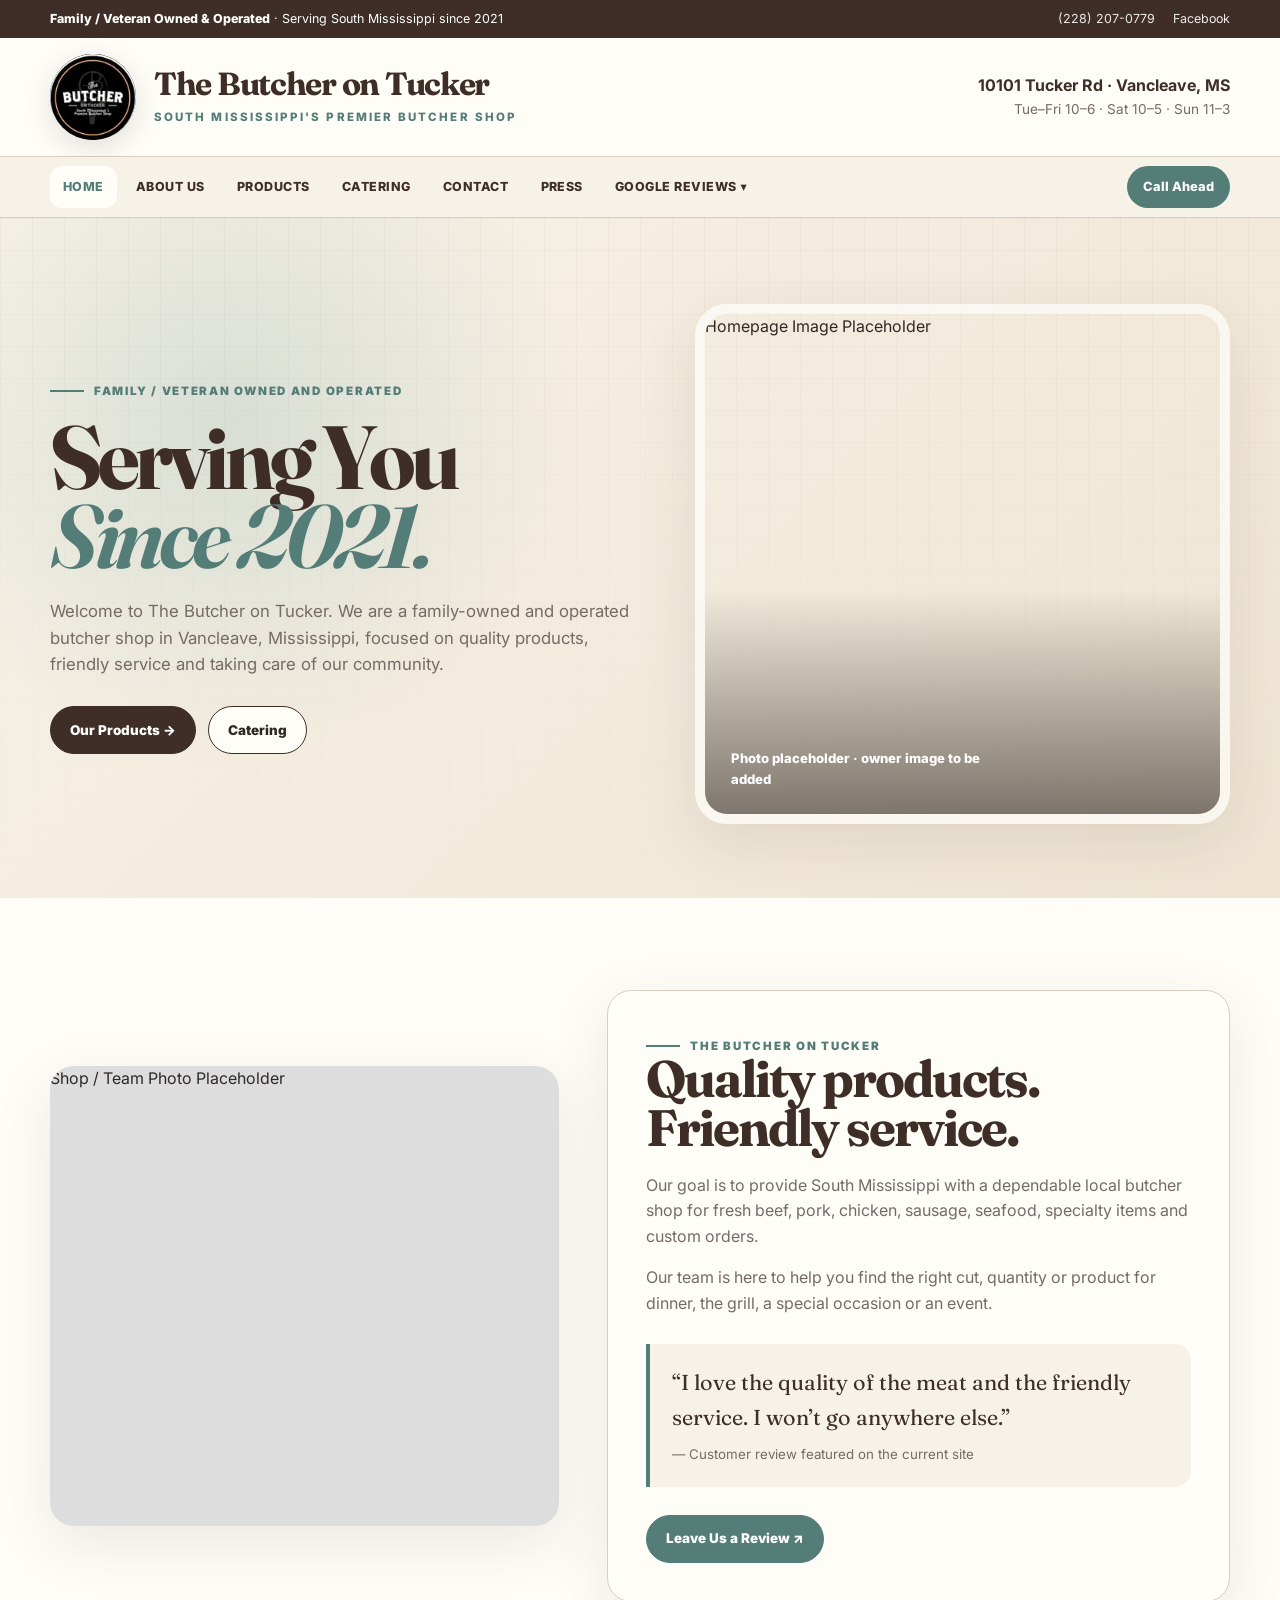
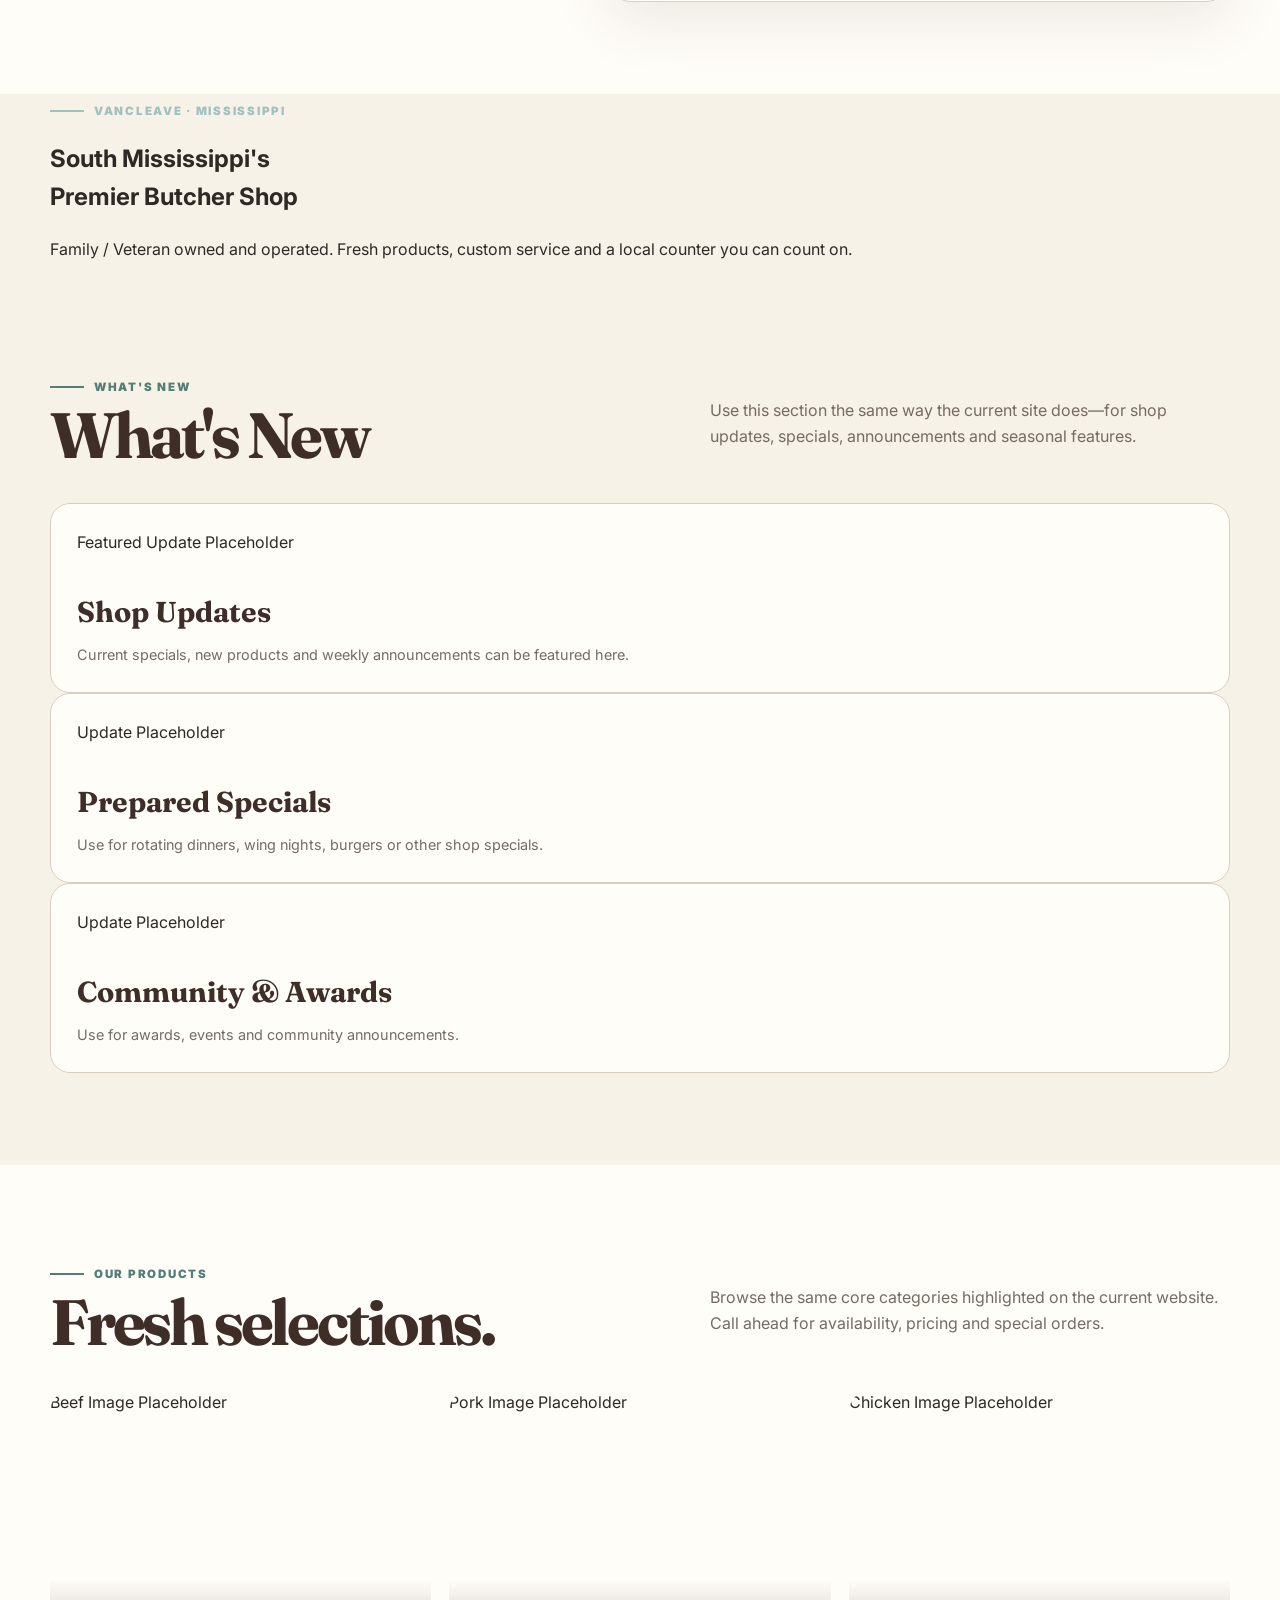
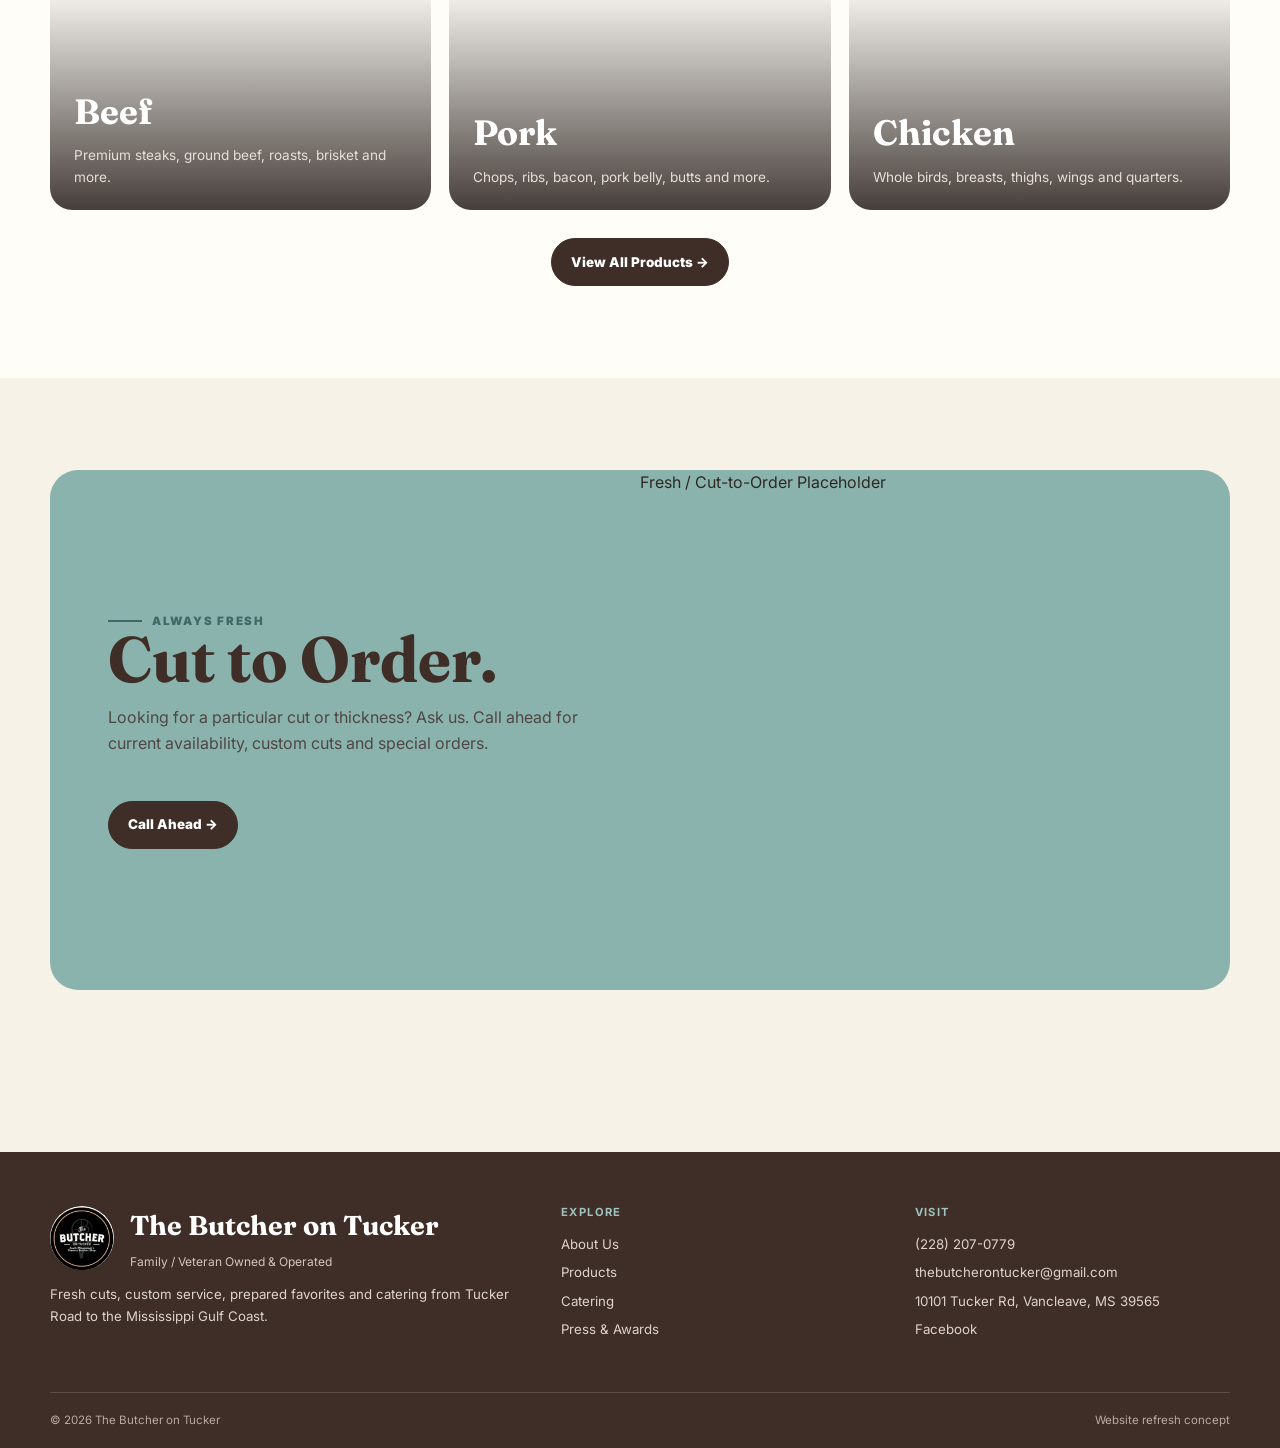
==== commit fd60bf0d: "Match current Wix layout and replace photography with placeholders" ====
--- a/index.html
+++ b/index.html
@@ -37,47 +37,49 @@
 <section class="hero"><div class="shell hero-grid">
   <div>
     <div class="eyebrow">Family / Veteran Owned and Operated</div>
-    <h1>Serving you <em>since 2021.</em></h1>
-    <p>We are a family-owned butcher shop focused on fresh, flavorful meats, personal service and the kind of quality you can see before it ever hits the grill.</p>
-    <div class="hero-actions"><a class="btn primary" href="products.html">Explore Products →</a><a class="btn light" href="catering.html">Catering</a></div>
+    <h1>Serving You <em>Since 2021.</em></h1>
+    <p>Welcome to The Butcher on Tucker. We are a family-owned and operated butcher shop in Vancleave, Mississippi, focused on quality products, friendly service and taking care of our community.</p>
+    <div class="hero-actions"><a class="btn primary" href="products.html">Our Products →</a><a class="btn light" href="catering.html">Catering</a></div>
   </div>
-  <div class="hero-photo"><img src="images/04-meat-case.jpg?v=4" alt="Fresh meat case at The Butcher on Tucker"><div class="hero-stamp"><strong>8×</strong><span>Best Butcher</span></div><div class="hero-caption">Fresh cuts. Familiar service. Built for South MS.</div></div>
+  <div class="hero-photo"><div class="media-placeholder"><span>Homepage Image Placeholder</span></div><div class="hero-caption">Photo placeholder · owner image to be added</div></div>
 </div></section>
-<section class="trust-strip"><div class="shell trust-grid">
-  <div class="trust-item"><strong>Veteran-Owned</strong><span>Owned & operated locally</span></div>
-  <div class="trust-item"><strong>8× Winner</strong><span>Best Butcher awards</span></div>
-  <div class="trust-item"><strong>Cut to Order</strong><span>Ask the butcher</span></div>
-  <div class="trust-item"><strong>Call Ahead</strong><span>228-207-0779</span></div>
+
+<section class="section alt home-intro"><div class="shell intro-grid">
+  <div class="photo-frame"><div class="media-placeholder"><span>Shop / Team Photo Placeholder</span></div></div>
+  <div class="content-card"><div class="eyebrow">The Butcher on Tucker</div><h2>Quality products. Friendly service.</h2><p>Our goal is to provide South Mississippi with a dependable local butcher shop for fresh beef, pork, chicken, sausage, seafood, specialty items and custom orders.</p><p>Our team is here to help you find the right cut, quantity or product for dinner, the grill, a special occasion or an event.</p><div class="quote"><p>“I love the quality of the meat and the friendly service. I won’t go anywhere else.”</p><small>— Customer review featured on the current site</small></div><div class="hero-actions"><a class="btn teal" href="https://g.page/r/CWxn-QHM8CvSEBM/review" target="_blank" rel="noopener">Leave Us a Review ↗</a></div></div>
 </div></section>
-<section class="section alt"><div class="shell intro-grid">
-  <div class="photo-frame"><img src="images/10-steak-cuts.jpg?v=4" alt="Premium steak cuts from The Butcher on Tucker"></div>
-  <div class="content-card"><div class="eyebrow">The Butcher's Cuts</div><h2>Quality first. Every cut.</h2><p>We specialize in premium beef, pork, chicken, sausage, seafood and prepared favorites, backed by a team that actually knows the product behind the glass.</p><p>Come in with a recipe, a head count or just a vague plan involving fire. We’ll help with the rest.</p><div class="quote"><p>“I love the quality of the meat and the friendly service. I won’t go anywhere else.”</p><small>— Customer sentiment from the original site</small></div><div class="hero-actions"><a class="btn teal" href="https://g.page/r/CWxn-QHM8CvSEBM/review" target="_blank" rel="noopener">Leave Us a Review ↗</a></div></div>
-</div></section>
-<section class="banner"><div class="shell"><div class="eyebrow" style="color:#9fc2bd;justify-content:center">Vancleave · Mississippi Gulf Coast</div><h2>South Mississippi's<br>Premier Butcher Shop.</h2><p>Same neighborhood shop. Same familiar identity. Sharper presentation, easier browsing and less archaeological excavation to find the phone number.</p></div></section>
+
+<section class="site-statement"><div class="shell"><div class="eyebrow" style="color:#9fc2bd;justify-content:center">Vancleave · Mississippi</div><h2>South Mississippi's<br>Premier Butcher Shop</h2><p>Family / Veteran owned and operated. Fresh products, custom service and a local counter you can count on.</p></div></section>
+
 <section class="section"><div class="shell">
-  <div class="section-head"><div><div class="eyebrow">What's New</div><h2 class="section-title">From Tucker Road.</h2></div><p>The original site gives “What’s New” its own section. This version makes it useful: current specials, prepared food and award updates can live here without restructuring the page.</p></div>
-  <div class="whats-new">
-    <article class="news-card"><span class="num">01</span><div><h3>Fresh case drops</h3><p>Follow Facebook or call ahead for the newest cuts, dry-aged selections and limited features.</p></div></article>
-    <article class="news-card"><span class="num">02</span><div><h3>Dinner specials</h3><p>Prepared meals, wings, burgers and rotating ready-to-eat favorites throughout the week.</p></div></article>
-    <article class="news-card"><span class="num">03</span><div><h3>8-time winner</h3><p>Four straight Sun Herald wins and four straight WXXV Viewers' Choice wins for Best Butcher.</p></div></article>
+  <div class="section-head"><div><div class="eyebrow">What's New</div><h2 class="section-title">What's New</h2></div><p>Use this section the same way the current site does—for shop updates, specials, announcements and seasonal features.</p></div>
+  <div class="current-whatsnew">
+    <article class="news-card"><div class="media-placeholder placeholder-small"><span>Featured Update Placeholder</span></div><div><h3>Shop Updates</h3><p>Current specials, new products and weekly announcements can be featured here.</p></div></article>
+    <article class="news-card"><div class="media-placeholder placeholder-small"><span>Update Placeholder</span></div><div><h3>Prepared Specials</h3><p>Use for rotating dinners, wing nights, burgers or other shop specials.</p></div></article>
+    <article class="news-card"><div class="media-placeholder placeholder-small"><span>Update Placeholder</span></div><div><h3>Community & Awards</h3><p>Use for awards, events and community announcements.</p></div></article>
   </div>
 </div></section>
+
 <section class="section alt"><div class="shell">
-  <div class="section-head"><div><div class="eyebrow">Products</div><h2 class="section-title">Start with the staples.</h2></div><p>The homepage keeps the same Beef / Pork / Chicken product preview used on the current Wix site, with a cleaner path into the full product page.</p></div>
+  <div class="section-head"><div><div class="eyebrow">Our Products</div><h2 class="section-title">Fresh selections.</h2></div><p>Browse the same core categories highlighted on the current website. Call ahead for availability, pricing and special orders.</p></div>
   <div class="product-preview">
-    <a class="product-card" href="products.html#beef"><img src="images/10-steak-cuts.jpg?v=4" alt="Beef cuts"><div class="copy"><h3>Beef</h3><p>Ribeye, strip, filet, brisket, ground beef and more.</p></div></a>
-    <a class="product-card" href="products.html#pork"><img src="images/06-smoked-ribs.jpg?v=4" alt="Pork and ribs"><div class="copy"><h3>Pork</h3><p>Chops, ribs, pork belly, bacon, butts and whole pigs.</p></div></a>
-    <a class="product-card" href="products.html#chicken"><img src="images/07-prepared-chicken.jpg?v=4" alt="Chicken"><div class="copy"><h3>Chicken</h3><p>Whole birds, breasts, thighs, wings and leg quarters.</p></div></a>
+    <a class="product-card" href="products.html#beef"><div class="media-placeholder"><span>Beef Image Placeholder</span></div><div class="copy"><h3>Beef</h3><p>Premium steaks, ground beef, roasts, brisket and more.</p></div></a>
+    <a class="product-card" href="products.html#pork"><div class="media-placeholder"><span>Pork Image Placeholder</span></div><div class="copy"><h3>Pork</h3><p>Chops, ribs, bacon, pork belly, butts and more.</p></div></a>
+    <a class="product-card" href="products.html#chicken"><div class="media-placeholder"><span>Chicken Image Placeholder</span></div><div class="copy"><h3>Chicken</h3><p>Whole birds, breasts, thighs, wings and quarters.</p></div></a>
   </div>
   <div class="hero-actions" style="justify-content:center;margin-top:28px"><a class="btn primary" href="products.html">View All Products →</a></div>
 </div></section>
+
 <section class="section"><div class="shell"><div class="always">
-  <div class="always-copy"><div class="eyebrow" style="color:#3f6965">Always Fresh</div><h2>Cut to order.</h2><p>Need a particular thickness, quantity or cut? Ask the counter. That personal service is the point of buying from a butcher instead of excavating a foam tray from a supermarket cooler.</p><div class="hero-actions"><a class="btn primary" href="tel:+12282070779">Call Ahead →</a></div></div>
-  <div class="always-photo"><img src="images/09-sausage-product.jpg?v=4" alt="Fresh butcher products"></div>
+  <div class="always-copy"><div class="eyebrow" style="color:#3f6965">Always Fresh</div><h2>Cut to Order.</h2><p>Looking for a particular cut or thickness? Ask us. Call ahead for current availability, custom cuts and special orders.</p><div class="hero-actions"><a class="btn primary" href="tel:+12282070779">Call Ahead →</a></div></div>
+  <div class="always-photo"><div class="media-placeholder"><span>Fresh / Cut-to-Order Placeholder</span></div></div>
 </div></div></section>
 </main>
 <footer><div class="shell footer-grid">
-  <div><div class="footer-brand"><img src="logo.svg" alt=""><div><strong>The Butcher on Tucker</strong><span>Family / Veteran Owned & Operated</span></div></div><p>Fresh cuts, custom service, prepared favorites and catering from Tucker Road to the Mississippi Gulf Coast.</p></div>
+  <div>
+    <div class="footer-brand"><img src="logo.svg" alt=""><div><strong>The Butcher on Tucker</strong><span>Family / Veteran Owned & Operated</span></div></div>
+    <p>Fresh cuts, custom service, prepared favorites and catering from Tucker Road to the Mississippi Gulf Coast.</p>
+  </div>
   <div><h4>Explore</h4><div class="footer-links"><a href="about-us.html">About Us</a><a href="products.html">Products</a><a href="catering.html">Catering</a><a href="press.html">Press & Awards</a></div></div>
   <div><h4>Visit</h4><div class="footer-links"><a href="tel:+12282070779">(228) 207-0779</a><a href="mailto:thebutcherontucker@gmail.com">thebutcherontucker@gmail.com</a><a href="contact.html">10101 Tucker Rd, Vancleave, MS 39565</a><a href="https://www.facebook.com/TheButcheronTucker" target="_blank" rel="noopener">Facebook</a></div></div>
 </div><div class="shell footer-bottom"><span>© 2026 The Butcher on Tucker</span><span>Website refresh concept</span></div></footer>
--- a/styles.css
+++ b/styles.css
@@ -0,0 +1 @@
+:root{--cream:#f7f2e8;--cream-2:#eee6d8;--paper:#fffdf8;--teal:#8bb3ad;--teal-dark:#547d78;--brown:#6a4b3d;--brown-dark:#3e2e27;--ink:#2f2926;--muted:#756b65;--rust:#9e543d;--line:#d9cfc0;--shadow:0 18px 60px rgba(61,45,37,.10);--radius:24px;--serif:"Fraunces",Georgia,serif;--sans:"Inter",system-ui,-apple-system,BlinkMacSystemFont,"Segoe UI",sans-serif}*{box-sizing:border-box}html{scroll-behavior:smooth}body{margin:0;background:var(--cream);color:var(--ink);font-family:var(--sans);line-height:1.6}a{color:inherit;text-decoration:none}img{display:block;width:100%;height:100%;object-fit:cover}button,input,select,textarea{font:inherit}button{cursor:pointer}:focus-visible{outline:3px solid var(--teal-dark);outline-offset:3px}.shell{width:min(1180px,calc(100% - 36px));margin:auto}.utility{background:var(--brown-dark);color:#fff;font-size:.78rem}.utility .shell{min-height:38px;display:flex;align-items:center;justify-content:space-between;gap:18px}.utility strong{font-weight:800}.utility-links{display:flex;gap:18px;align-items:center}.utility a{opacity:.9}.utility a:hover{opacity:1}.brand-row{background:var(--paper);border-bottom:1px solid var(--line)}.brand-row .shell{min-height:118px;display:flex;align-items:center;justify-content:space-between;gap:28px}.brand{display:flex;align-items:center;gap:18px}.brand-logo{width:86px;height:86px;border-radius:50%;overflow:hidden;background:#111;box-shadow:0 8px 30px rgba(0,0,0,.12)}.brand-copy strong{display:block;font-family:var(--serif);font-size:2rem;line-height:1;color:var(--brown-dark);letter-spacing:-.04em}.brand-copy span{display:block;color:var(--teal-dark);font-size:.72rem;letter-spacing:.18em;text-transform:uppercase;font-weight:800;margin-top:8px}.brand-side{text-align:right;color:var(--muted);font-size:.85rem}.brand-side b{display:block;color:var(--brown-dark);font-size:1rem}.nav-wrap{position:sticky;top:0;z-index:50;background:rgba(247,242,232,.94);backdrop-filter:blur(16px);border-bottom:1px solid var(--line)}.navbar{min-height:60px;display:flex;align-items:center;justify-content:space-between;gap:18px}.navlinks{display:flex;align-items:center;gap:6px;flex-wrap:wrap}.navlinks>a,.navdrop>button{border:0;background:transparent;padding:11px 13px;border-radius:12px;font-size:.78rem;font-weight:800;letter-spacing:.04em;text-transform:uppercase;color:var(--brown-dark)}.navlinks>a:hover,.navlinks>a.active,.navdrop>button:hover{background:var(--paper);color:var(--teal-dark)}.navdrop{position:relative}.navdrop-menu{display:none;position:absolute;left:0;top:100%;min-width:190px;background:var(--paper);border:1px solid var(--line);border-radius:14px;box-shadow:var(--shadow);padding:8px}.navdrop:hover .navdrop-menu,.navdrop:focus-within .navdrop-menu{display:grid}.navdrop-menu a{padding:10px;border-radius:9px;font-size:.8rem;font-weight:700}.navdrop-menu a:hover{background:var(--cream)}.nav-cta{padding:11px 16px;border-radius:999px;background:var(--teal-dark);color:#fff;font-size:.8rem;font-weight:800}.menu-toggle{display:none;border:1px solid var(--line);background:var(--paper);width:44px;height:44px;border-radius:12px}.hero{position:relative;overflow:hidden;background:radial-gradient(circle at 18% 30%,rgba(139,179,173,.28),transparent 30%),linear-gradient(135deg,var(--cream),#efe4d2)}.hero:before{content:"";position:absolute;inset:0;background-image:linear-gradient(rgba(106,75,61,.035) 1px,transparent 1px),linear-gradient(90deg,rgba(106,75,61,.035) 1px,transparent 1px);background-size:32px 32px;mask-image:linear-gradient(to bottom,black,transparent)}.hero-grid{position:relative;display:grid;grid-template-columns:1.05fr .95fr;gap:54px;align-items:center;padding:86px 0 74px}.eyebrow{display:inline-flex;align-items:center;gap:10px;color:var(--teal-dark);font-weight:900;font-size:.72rem;letter-spacing:.15em;text-transform:uppercase}.eyebrow:before{content:"";width:34px;height:2px;background:currentColor}.hero h1,.page-hero h1,.section-title{font-family:var(--serif);color:var(--brown-dark);letter-spacing:-.05em}.hero h1{font-size:clamp(3.7rem,7vw,7rem);line-height:.88;margin:18px 0 22px;max-width:760px}.hero h1 em{display:block;color:var(--teal-dark);font-style:italic;font-weight:650}.hero p{max-width:670px;color:var(--muted);font-size:1.05rem}.hero-actions{display:flex;gap:12px;flex-wrap:wrap;margin-top:28px}.btn{display:inline-flex;align-items:center;justify-content:center;gap:8px;min-height:48px;padding:0 19px;border-radius:999px;font-weight:850;font-size:.84rem;border:1px solid var(--brown-dark);transition:.2s}.btn:hover{transform:translateY(-2px)}.btn.primary{background:var(--brown-dark);color:#fff}.btn.teal{background:var(--teal-dark);border-color:var(--teal-dark);color:#fff}.btn.light{background:var(--paper)}.hero-photo{position:relative;min-height:520px;border-radius:32px;overflow:hidden;box-shadow:var(--shadow);border:10px solid rgba(255,255,255,.65)}.hero-photo:after{content:"";position:absolute;inset:0;background:linear-gradient(180deg,transparent 55%,rgba(31,24,21,.55))}.hero-stamp{position:absolute;z-index:2;right:-8px;bottom:34px;background:var(--teal);color:var(--brown-dark);width:138px;aspect-ratio:1;border-radius:50%;display:grid;place-content:center;text-align:center;transform:rotate(6deg);box-shadow:0 14px 40px rgba(0,0,0,.18);border:5px solid var(--cream)}.hero-stamp strong{font-family:var(--serif);font-size:2.6rem;line-height:.9}.hero-stamp span{font-size:.62rem;text-transform:uppercase;letter-spacing:.1em;font-weight:900;margin-top:8px}.hero-caption{position:absolute;z-index:2;left:26px;bottom:24px;color:#fff;font-size:.82rem;font-weight:800;max-width:260px}.trust-strip{background:var(--teal);color:var(--brown-dark)}.trust-grid{display:grid;grid-template-columns:repeat(4,1fr)}.trust-item{padding:22px;border-right:1px solid rgba(62,46,39,.15)}.trust-item:last-child{border-right:0}.trust-item strong{display:block;font-family:var(--serif);font-size:1.45rem;line-height:1}.trust-item span{display:block;font-size:.68rem;font-weight:850;text-transform:uppercase;letter-spacing:.08em;margin-top:6px}.section{padding:92px 0}.section.alt{background:var(--paper)}.section-head{display:flex;justify-content:space-between;gap:40px;align-items:end;margin-bottom:38px}.section-title{font-size:clamp(2.7rem,5vw,5.1rem);line-height:.95;margin:8px 0 0}.section-head p{max-width:520px;color:var(--muted)}.intro-grid{display:grid;grid-template-columns:.9fr 1.1fr;gap:48px;align-items:center}.photo-frame{overflow:hidden;border-radius:var(--radius);box-shadow:var(--shadow);min-height:460px;background:#ddd}.content-card{background:var(--paper);border:1px solid var(--line);border-radius:var(--radius);padding:38px;box-shadow:var(--shadow)}.content-card h2{font-family:var(--serif);font-size:clamp(2.4rem,4vw,4.1rem);line-height:.95;margin:0 0 20px;color:var(--brown-dark);letter-spacing:-.04em}.content-card p{color:var(--muted)}.quote{margin-top:28px;padding:22px;border-left:4px solid var(--teal-dark);background:var(--cream);border-radius:0 16px 16px 0}.quote p{font-family:var(--serif);font-size:1.35rem;color:var(--brown-dark);margin:0}.quote small{display:block;margin-top:8px;color:var(--muted)}.banner{background:var(--brown-dark);color:#fff;position:relative;overflow:hidden}.banner:before{content:"";position:absolute;inset:-40%;background:radial-gradient(circle,rgba(139,179,173,.16),transparent 40%)}.banner .shell{position:relative;padding:72px 0;text-align:center}.banner h2{font-family:var(--serif);font-size:clamp(3rem,7vw,6.5rem);line-height:.9;margin:0}.banner p{color:#d9cec5;max-width:680px;margin:20px auto 0}.whats-new{display:grid;grid-template-columns:repeat(3,1fr);gap:18px}.news-card{background:var(--paper);border:1px solid var(--line);border-radius:20px;padding:26px;min-height:190px;display:flex;flex-direction:column;justify-content:space-between}.news-card .num{font-family:var(--serif);font-size:2rem;color:var(--teal-dark)}.news-card h3{font-family:var(--serif);font-size:1.8rem;margin:16px 0 8px;color:var(--brown-dark)}.news-card p{margin:0;color:var(--muted);font-size:.9rem}.product-preview{display:grid;grid-template-columns:repeat(3,1fr);gap:18px}.product-card{position:relative;min-height:420px;border-radius:22px;overflow:hidden}.product-card:after{content:"";position:absolute;inset:0;background:linear-gradient(180deg,transparent 45%,rgba(40,31,27,.86))}.product-card .copy{position:absolute;z-index:2;left:24px;right:24px;bottom:22px;color:#fff}.product-card h3{font-family:var(--serif);font-size:2.2rem;margin:0 0 5px}.product-card p{margin:0;color:#e7ded8;font-size:.85rem}.always{display:grid;grid-template-columns:1fr 1fr;min-height:520px;border-radius:28px;overflow:hidden;background:var(--teal)}.always-copy{padding:58px;display:flex;flex-direction:column;justify-content:center}.always-copy h2{font-family:var(--serif);font-size:clamp(3rem,5vw,5rem);line-height:.92;color:var(--brown-dark);margin:0}.always-copy p{color:#4e4743;max-width:510px}.always-photo{min-height:420px}.page-hero{background:linear-gradient(135deg,var(--cream),#e8ddcd);border-bottom:1px solid var(--line)}.page-hero .shell{padding:66px 0 56px}.page-hero h1{font-size:clamp(3.3rem,6vw,6rem);line-height:.9;margin:12px 0 14px}.page-hero p{max-width:700px;color:var(--muted);font-size:1.02rem}.about-layout{display:grid;grid-template-columns:.7fr 1.3fr;gap:42px;align-items:start}.about-aside{position:sticky;top:90px}.about-aside .photo-frame{min-height:520px}.prose{background:var(--paper);border:1px solid var(--line);border-radius:22px;padding:38px}.prose h2{font-family:var(--serif);color:var(--brown-dark);font-size:2.2rem;margin:0 0 18px}.prose p{color:var(--muted);margin:0 0 18px}.prose .veteran-callout{background:var(--brown-dark);color:#fff;border-radius:18px;padding:24px;margin:26px 0}.prose .veteran-callout p{color:#e6ddd7;margin:8px 0 0}.products-grid{display:grid;grid-template-columns:repeat(2,1fr);gap:20px}.category{background:var(--paper);border:1px solid var(--line);border-radius:22px;overflow:hidden}.category-head{display:grid;grid-template-columns:170px 1fr;min-height:170px;background:#efe6d9}.category-head img{min-height:170px}.category-copy{padding:26px}.category-copy h2{font-family:var(--serif);font-size:2.5rem;color:var(--brown-dark);margin:0 0 8px}.category-copy p{margin:0;color:var(--muted)}.item-list{columns:2;column-gap:36px;padding:26px 30px 30px;margin:0}.item-list li{break-inside:avoid;margin:0 0 8px;color:#564c47}.category.full{grid-column:1/-1}.supplier-row{display:flex;flex-wrap:wrap;gap:10px;margin-top:14px}.tag{padding:8px 11px;border-radius:999px;background:var(--cream);border:1px solid var(--line);font-size:.75rem;font-weight:800;color:var(--brown-dark)}.steps{display:grid;grid-template-columns:repeat(3,1fr);gap:18px}.step{background:var(--paper);border:1px solid var(--line);border-radius:20px;padding:28px}.step .n{font-family:var(--serif);font-size:3.5rem;color:var(--teal-dark);line-height:1}.step h3{font-family:var(--serif);font-size:1.9rem;margin:14px 0 6px;color:var(--brown-dark)}.step p{color:var(--muted);margin:0}.catering-grid{display:grid;grid-template-columns:repeat(4,1fr);gap:16px}.catering-card{background:var(--paper);border:1px solid var(--line);border-radius:18px;padding:22px}.catering-card h3{font-family:var(--serif);color:var(--brown-dark);font-size:1.6rem;margin:0 0 12px}.catering-card ul{margin:0;padding-left:18px;color:var(--muted);font-size:.88rem}.form-card{background:var(--brown-dark);color:#fff;border-radius:24px;padding:38px}.form-card h2{font-family:var(--serif);font-size:2.7rem;margin:0 0 10px}.form-card p{color:#d8ccc5}.form-grid{display:grid;grid-template-columns:1fr 1fr;gap:14px}.form-grid .full{grid-column:1/-1}label{display:block;font-size:.72rem;text-transform:uppercase;letter-spacing:.08em;font-weight:800;margin-bottom:6px}input,select,textarea{width:100%;border:1px solid #8f796c;background:#fffaf3;color:var(--ink);border-radius:12px;padding:13px 14px}textarea{min-height:120px;resize:vertical}.form-card button{border:0;margin-top:4px}.contact-grid{display:grid;grid-template-columns:.8fr 1.2fr;gap:26px}.contact-card{background:var(--paper);border:1px solid var(--line);border-radius:22px;padding:34px}.contact-card h2{font-family:var(--serif);font-size:2.5rem;margin:0 0 16px;color:var(--brown-dark)}.contact-row{padding:15px 0;border-bottom:1px solid var(--line)}.contact-row:last-child{border-bottom:0}.contact-row span{display:block;font-size:.68rem;text-transform:uppercase;letter-spacing:.1em;font-weight:900;color:var(--teal-dark)}.contact-row strong,.contact-row a{display:block;margin-top:5px;font-size:1.05rem}.map{min-height:520px;border-radius:22px;overflow:hidden;border:1px solid var(--line)}.map iframe{width:100%;height:100%;border:0}.awards{display:grid;grid-template-columns:1fr 1fr;gap:18px}.award{background:var(--paper);border:1px solid var(--line);border-radius:22px;padding:30px}.award .year{color:var(--teal-dark);font-weight:900;letter-spacing:.08em;text-transform:uppercase;font-size:.72rem}.award h2{font-family:var(--serif);font-size:2.4rem;margin:8px 0 10px;color:var(--brown-dark)}.award p{color:var(--muted);margin:0}.press-list{display:grid;gap:14px;margin-top:30px}.press-item{display:grid;grid-template-columns:150px 1fr auto;gap:22px;align-items:center;padding:22px 0;border-top:1px solid var(--line)}.press-item .date{font-size:.72rem;font-weight:900;text-transform:uppercase;color:var(--teal-dark)}.press-item h3{font-family:var(--serif);margin:0;color:var(--brown-dark);font-size:1.45rem}.press-item p{margin:4px 0 0;color:var(--muted);font-size:.88rem}.press-item a{font-weight:850;color:var(--teal-dark)}footer{background:var(--brown-dark);color:#fff;margin-top:70px}.footer-grid{display:grid;grid-template-columns:1.2fr .8fr .8fr;gap:38px;padding:52px 0}.footer-brand{display:flex;gap:16px;align-items:center}.footer-brand img{width:64px;height:64px;border-radius:50%;background:#111}.footer-brand strong{font-family:var(--serif);font-size:1.7rem}.footer-brand span{display:block;color:#d2c5bd;font-size:.75rem;margin-top:4px}footer h4{font-size:.7rem;text-transform:uppercase;letter-spacing:.12em;color:#9fc2bd;margin:0 0 12px}footer a,footer p{color:#ded3cc;font-size:.83rem}.footer-links{display:grid;gap:7px}.footer-bottom{border-top:1px solid rgba(255,255,255,.14);padding:18px 0;color:#b9aaa1;font-size:.72rem;display:flex;justify-content:space-between;gap:18px}@media(max-width:950px){.brand-side{display:none}.menu-toggle{display:block}.navlinks{display:none;position:absolute;left:18px;right:18px;top:64px;background:var(--paper);border:1px solid var(--line);border-radius:18px;padding:12px;box-shadow:var(--shadow)}.navlinks.open{display:grid}.navdrop-menu{position:static;display:none;box-shadow:none;border:0;padding-left:14px}.navdrop.open .navdrop-menu{display:grid}.nav-cta{margin-left:auto}.hero-grid,.intro-grid,.always,.about-layout,.contact-grid{grid-template-columns:1fr}.hero-photo{min-height:430px}.trust-grid{grid-template-columns:1fr 1fr}.whats-new,.product-preview,.steps{grid-template-columns:1fr}.products-grid{grid-template-columns:1fr}.category.full{grid-column:auto}.catering-grid{grid-template-columns:1fr 1fr}.about-aside{position:static}.footer-grid{grid-template-columns:1fr 1fr}}@media(max-width:640px){.utility .shell{justify-content:center}.utility-links{display:none}.brand-row .shell{min-height:96px}.brand-logo{width:68px;height:68px}.brand-copy strong{font-size:1.55rem}.brand-copy span{font-size:.58rem}.nav-cta{display:none}.hero-grid{padding:56px 0 48px}.hero h1{font-size:clamp(3.25rem,16vw,5rem)}.hero-photo{min-height:350px;border-width:6px}.hero-stamp{width:112px}.trust-grid{grid-template-columns:1fr}.trust-item{border-right:0;border-bottom:1px solid rgba(62,46,39,.15)}.section{padding:68px 0}.section-head{display:block}.section-head p{margin-top:16px}.always-copy{padding:38px 26px}.category-head{grid-template-columns:1fr}.category-head img{height:220px}.item-list{columns:1}.catering-grid{grid-template-columns:1fr}.form-grid{grid-template-columns:1fr}.form-grid .full{grid-column:auto}.awards{grid-template-columns:1fr}.press-item{grid-template-columns:1fr;gap:8px}.footer-grid{grid-template-columns:1fr}.footer-bottom{flex-direction:column}}@media(prefers-reduced-motion:reduce){*{scroll-behavior:auto!important;transition:none!important}}
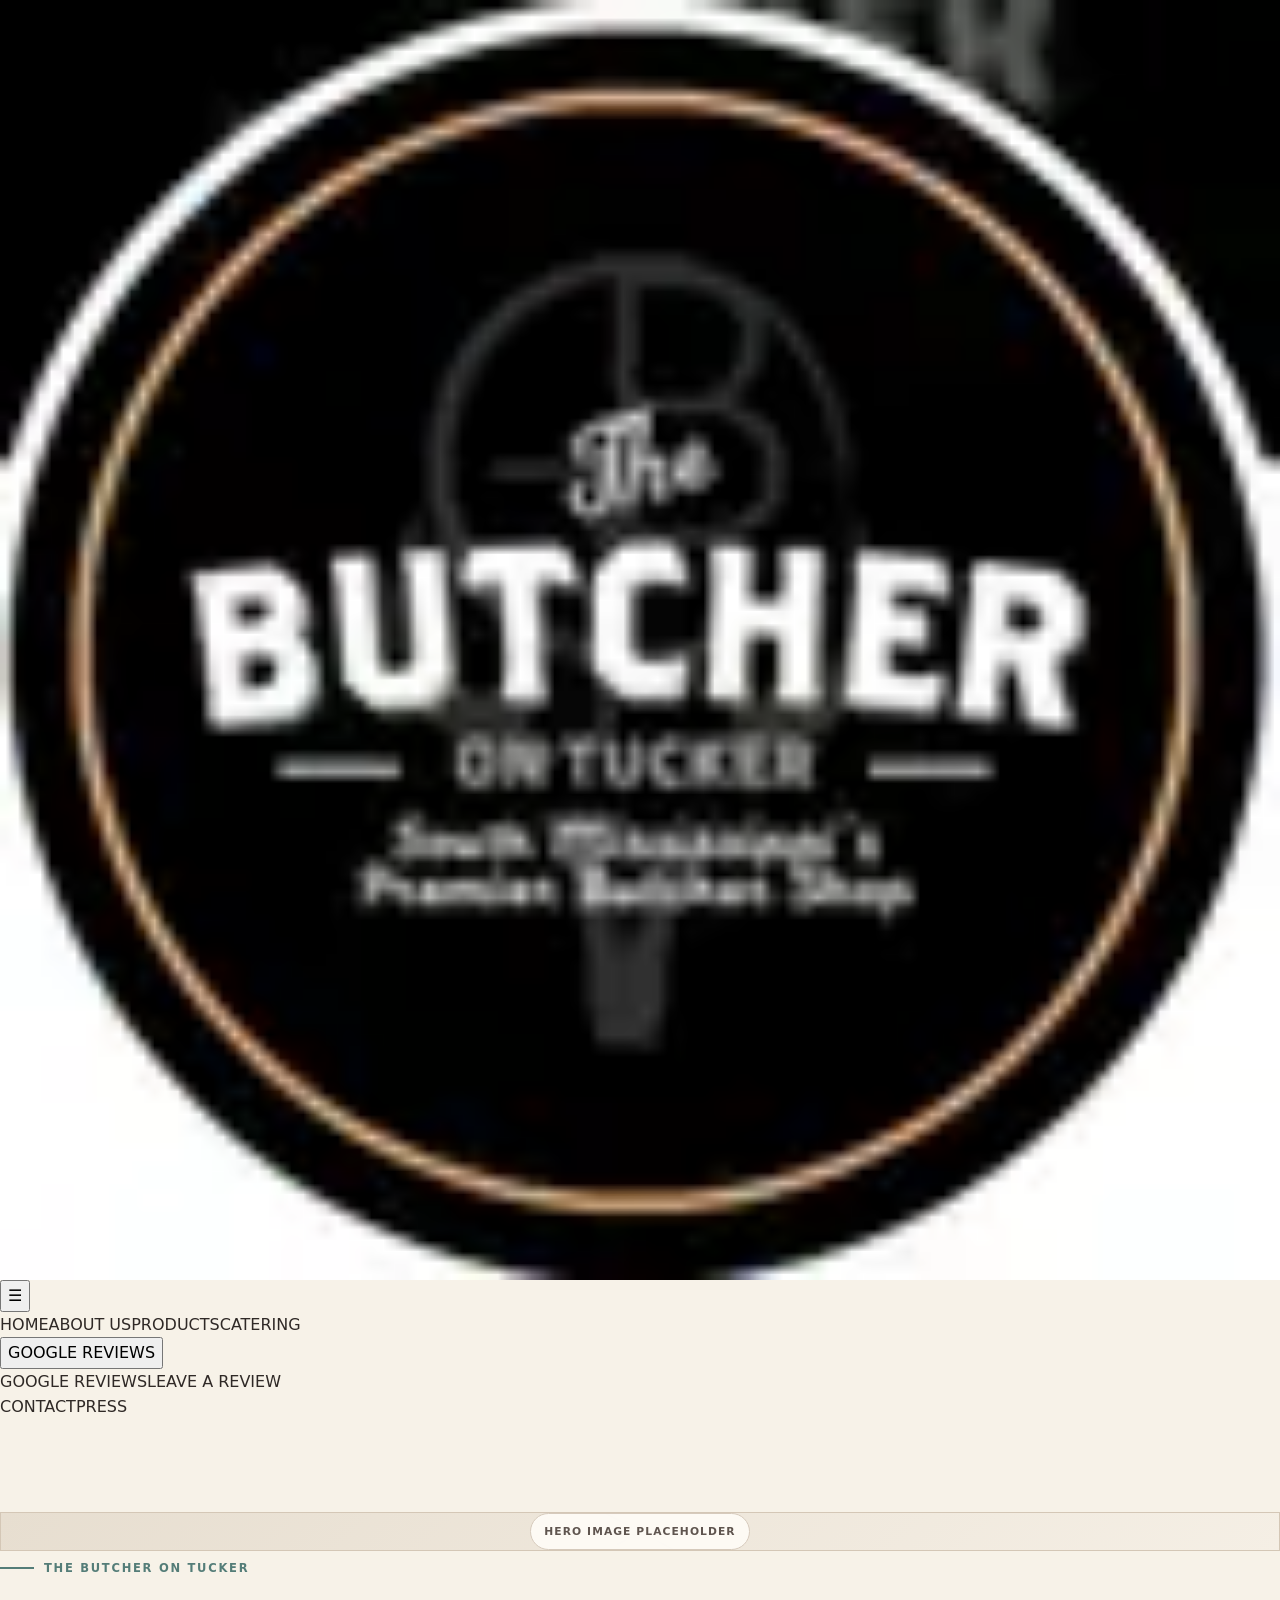
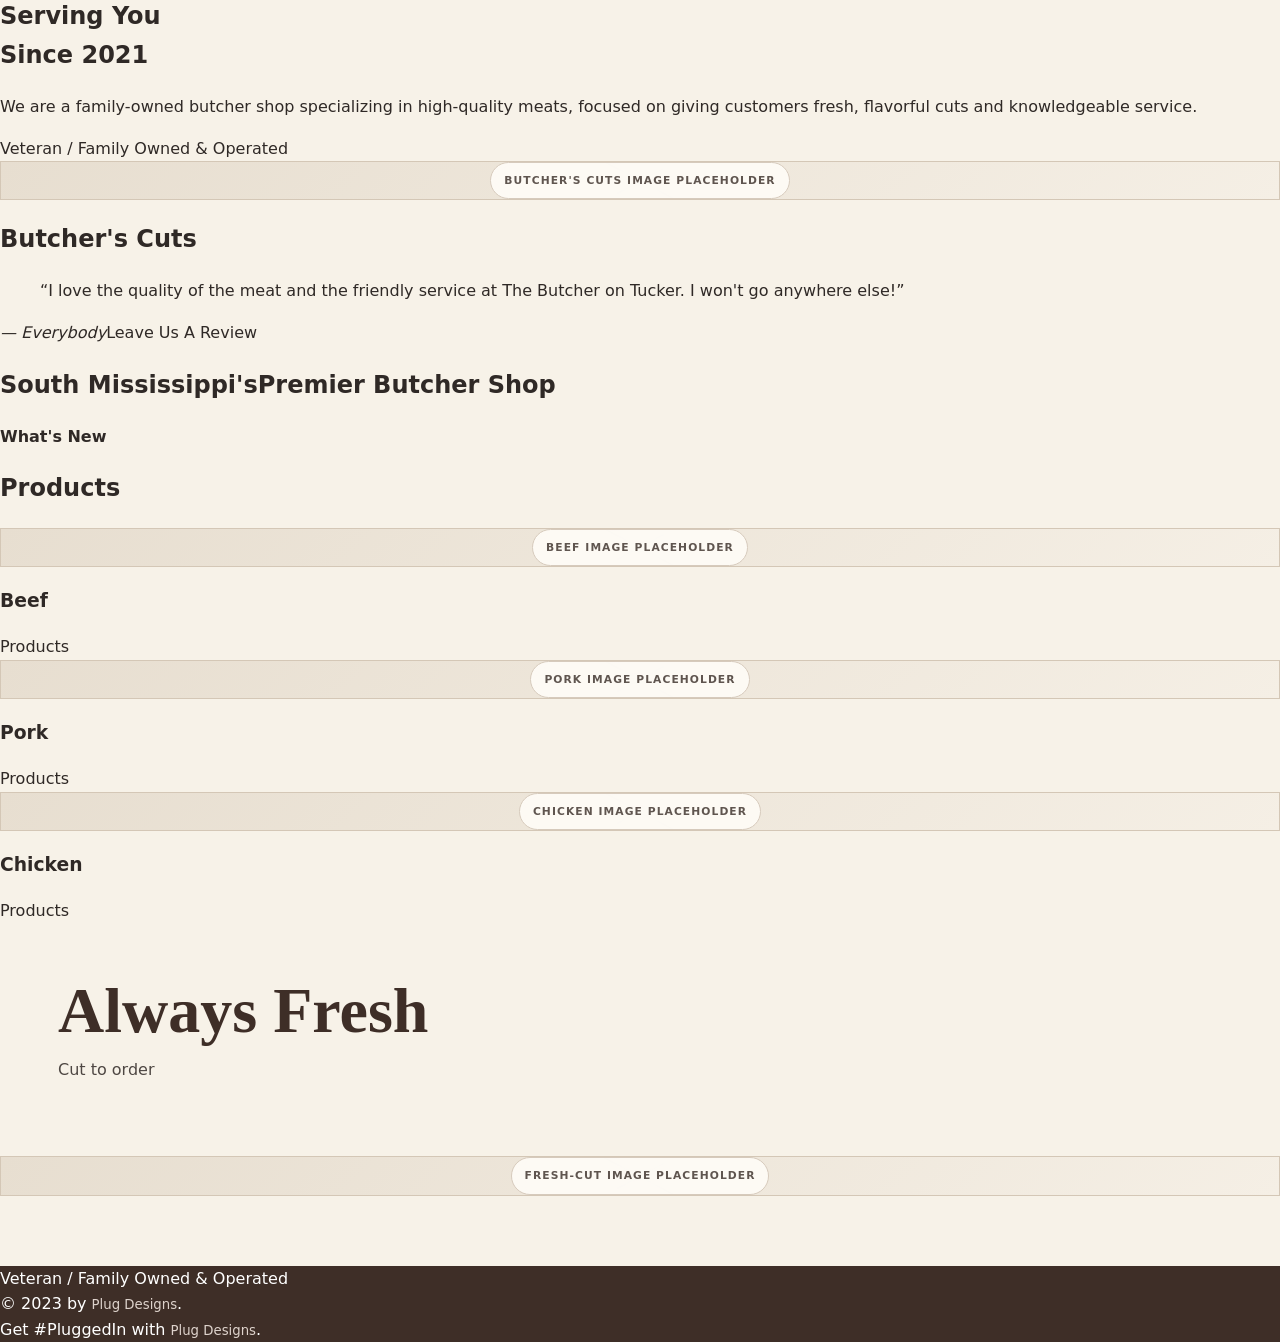
==== commit f6512e05: "Match live homepage structure with modernized placeholder aesthetic" ====
--- a/index.html
+++ b/index.html
@@ -1,86 +1,18 @@
-<!doctype html>
-<html lang="en">
-<head>
-<meta charset="utf-8">
-<meta name="viewport" content="width=device-width,initial-scale=1">
-<title>The Butcher on Tucker | Vancleave, MS</title>
-<meta name="description" content="Family and veteran-owned butcher shop in Vancleave, Mississippi specializing in fresh premium meats, custom cuts, prepared foods and catering.">
-<meta name="theme-color" content="#f7f2e8">
-<link rel="preconnect" href="https://fonts.googleapis.com">
-<link rel="preconnect" href="https://fonts.gstatic.com" crossorigin>
-<link href="https://fonts.googleapis.com/css2?family=Fraunces:opsz,wght@9..144,500;9..144,650;9..144,750&family=Inter:wght@400;600;700;800;900&display=swap" rel="stylesheet">
-<link rel="stylesheet" href="styles.css">
-</head>
-<body>
-<div class="utility"><div class="shell">
-  <span><strong>Family / Veteran Owned & Operated</strong> · Serving South Mississippi since 2021</span>
-  <div class="utility-links"><a href="tel:+12282070779">(228) 207-0779</a><a href="https://www.facebook.com/TheButcheronTucker" target="_blank" rel="noopener">Facebook</a></div>
-</div></div>
-<header class="brand-row"><div class="shell">
-  <a class="brand" href="index.html">
-    <span class="brand-logo"><img src="logo.svg" alt="The Butcher on Tucker logo"></span>
-    <span class="brand-copy"><strong>The Butcher on Tucker</strong><span>South Mississippi's Premier Butcher Shop</span></span>
-  </a>
-  <div class="brand-side"><b>10101 Tucker Rd · Vancleave, MS</b><span>Tue–Fri 10–6 · Sat 10–5 · Sun 11–3</span></div>
-</div></header>
-<div class="nav-wrap"><div class="shell navbar">
-  <button class="menu-toggle" aria-label="Open navigation" aria-expanded="false">☰</button>
-  <nav class="navlinks" aria-label="Primary"><a href="index.html" class="active">HOME</a><a href="about-us.html">ABOUT US</a><a href="products.html">PRODUCTS</a><a href="catering.html">CATERING</a><a href="contact.html">CONTACT</a><a href="press.html">PRESS</a>
-    <div class="navdrop"><button type="button">GOOGLE REVIEWS ▾</button><div class="navdrop-menu">
-      <a href="https://www.google.com/search?q=The+Butcher+on+Tucker+reviews" target="_blank" rel="noopener">Read Reviews</a>
-      <a href="https://g.page/r/CWxn-QHM8CvSEBM/review" target="_blank" rel="noopener">Leave a Review</a>
-    </div></div>
-  </nav>
-  <a class="nav-cta" href="tel:+12282070779">Call Ahead</a>
-</div></div>
-<main>
-<section class="hero"><div class="shell hero-grid">
-  <div>
-    <div class="eyebrow">Family / Veteran Owned and Operated</div>
-    <h1>Serving You <em>Since 2021.</em></h1>
-    <p>Welcome to The Butcher on Tucker. We are a family-owned and operated butcher shop in Vancleave, Mississippi, focused on quality products, friendly service and taking care of our community.</p>
-    <div class="hero-actions"><a class="btn primary" href="products.html">Our Products →</a><a class="btn light" href="catering.html">Catering</a></div>
-  </div>
-  <div class="hero-photo"><div class="media-placeholder"><span>Homepage Image Placeholder</span></div><div class="hero-caption">Photo placeholder · owner image to be added</div></div>
+<!doctype html><html lang="en"><head><meta charset="utf-8"><meta name="viewport" content="width=device-width,initial-scale=1"><title>The Butcher on Tucker | Home</title><meta name="description" content="The Butcher on Tucker in Vancleave, Mississippi — family and veteran owned butcher shop serving premium meats and custom cuts."><meta name="theme-color" content="#fffdf8"><link rel="preconnect" href="https://fonts.googleapis.com"><link rel="preconnect" href="https://fonts.gstatic.com" crossorigin><link href="https://fonts.googleapis.com/css2?family=Cormorant+Garamond:wght@500;600;700&family=Montserrat:wght@400;600;700;800;900&display=swap" rel="stylesheet"><link rel="stylesheet" href="styles.css"></head><body><header class="site-header"><div class="site-shell header-inner"><a class="brand" href="index.html"><img src="logo.svg" alt="The Butcher on Tucker logo"><span class="brand-copy"><strong>The Butcher on Tucker</strong><span>South Mississippi's Premier Butcher Shop</span></span></a><button class="nav-toggle" aria-label="Open navigation" aria-expanded="false">☰</button><nav class="primary-nav" aria-label="Primary navigation"><a href="index.html" class="current">HOME</a><a href="about-us.html">ABOUT US</a><a href="products.html">PRODUCTS</a><a href="catering.html">CATERING</a><div class="reviews-menu"><button type="button" aria-haspopup="true">GOOGLE REVIEWS</button><div class="reviews-pop"><a href="https://www.google.com/search?q=The+Butcher+on+Tucker+reviews" target="_blank" rel="noopener">GOOGLE REVIEWS</a><a href="https://g.page/r/CWxn-QHM8CvSEBM/review" target="_blank" rel="noopener">LEAVE A REVIEW</a></div></div><a href="contact.html">CONTACT</a><a href="press.html">PRESS</a></nav></div></header><main>
+<section class="home-intro"><div class="home-intro-grid">
+  <div class="media-placeholder hero-image"><span>Hero image placeholder</span></div>
+  <div class="home-intro-copy"><div class="eyebrow">The Butcher on Tucker</div><h1 class="display">Serving You<br>Since 2021</h1><p>We are a family-owned butcher shop specializing in high-quality meats, focused on giving customers fresh, flavorful cuts and knowledgeable service.</p><div class="veteran-line">Veteran / Family Owned & Operated</div></div>
 </div></section>
-
-<section class="section alt home-intro"><div class="shell intro-grid">
-  <div class="photo-frame"><div class="media-placeholder"><span>Shop / Team Photo Placeholder</span></div></div>
-  <div class="content-card"><div class="eyebrow">The Butcher on Tucker</div><h2>Quality products. Friendly service.</h2><p>Our goal is to provide South Mississippi with a dependable local butcher shop for fresh beef, pork, chicken, sausage, seafood, specialty items and custom orders.</p><p>Our team is here to help you find the right cut, quantity or product for dinner, the grill, a special occasion or an event.</p><div class="quote"><p>“I love the quality of the meat and the friendly service. I won’t go anywhere else.”</p><small>— Customer review featured on the current site</small></div><div class="hero-actions"><a class="btn teal" href="https://g.page/r/CWxn-QHM8CvSEBM/review" target="_blank" rel="noopener">Leave Us a Review ↗</a></div></div>
-</div></section>
-
-<section class="site-statement"><div class="shell"><div class="eyebrow" style="color:#9fc2bd;justify-content:center">Vancleave · Mississippi</div><h2>South Mississippi's<br>Premier Butcher Shop</h2><p>Family / Veteran owned and operated. Fresh products, custom service and a local counter you can count on.</p></div></section>
-
-<section class="section"><div class="shell">
-  <div class="section-head"><div><div class="eyebrow">What's New</div><h2 class="section-title">What's New</h2></div><p>Use this section the same way the current site does—for shop updates, specials, announcements and seasonal features.</p></div>
-  <div class="current-whatsnew">
-    <article class="news-card"><div class="media-placeholder placeholder-small"><span>Featured Update Placeholder</span></div><div><h3>Shop Updates</h3><p>Current specials, new products and weekly announcements can be featured here.</p></div></article>
-    <article class="news-card"><div class="media-placeholder placeholder-small"><span>Update Placeholder</span></div><div><h3>Prepared Specials</h3><p>Use for rotating dinners, wing nights, burgers or other shop specials.</p></div></article>
-    <article class="news-card"><div class="media-placeholder placeholder-small"><span>Update Placeholder</span></div><div><h3>Community & Awards</h3><p>Use for awards, events and community announcements.</p></div></article>
-  </div>
-</div></section>
-
-<section class="section alt"><div class="shell">
-  <div class="section-head"><div><div class="eyebrow">Our Products</div><h2 class="section-title">Fresh selections.</h2></div><p>Browse the same core categories highlighted on the current website. Call ahead for availability, pricing and special orders.</p></div>
-  <div class="product-preview">
-    <a class="product-card" href="products.html#beef"><div class="media-placeholder"><span>Beef Image Placeholder</span></div><div class="copy"><h3>Beef</h3><p>Premium steaks, ground beef, roasts, brisket and more.</p></div></a>
-    <a class="product-card" href="products.html#pork"><div class="media-placeholder"><span>Pork Image Placeholder</span></div><div class="copy"><h3>Pork</h3><p>Chops, ribs, bacon, pork belly, butts and more.</p></div></a>
-    <a class="product-card" href="products.html#chicken"><div class="media-placeholder"><span>Chicken Image Placeholder</span></div><div class="copy"><h3>Chicken</h3><p>Whole birds, breasts, thighs, wings and quarters.</p></div></a>
-  </div>
-  <div class="hero-actions" style="justify-content:center;margin-top:28px"><a class="btn primary" href="products.html">View All Products →</a></div>
-</div></section>
-
-<section class="section"><div class="shell"><div class="always">
-  <div class="always-copy"><div class="eyebrow" style="color:#3f6965">Always Fresh</div><h2>Cut to Order.</h2><p>Looking for a particular cut or thickness? Ask us. Call ahead for current availability, custom cuts and special orders.</p><div class="hero-actions"><a class="btn primary" href="tel:+12282070779">Call Ahead →</a></div></div>
-  <div class="always-photo"><div class="media-placeholder"><span>Fresh / Cut-to-Order Placeholder</span></div></div>
+<section class="review-block">
+  <div class="media-placeholder"><span>Butcher's Cuts image placeholder</span></div>
+  <div class="review-copy"><h2>Butcher's Cuts</h2><blockquote>“I love the quality of the meat and the friendly service at The Butcher on Tucker. I won't go anywhere else!”</blockquote><cite>— Everybody</cite><a class="text-link" href="https://g.page/r/CWxn-QHM8CvSEBM/review" target="_blank" rel="noopener">Leave Us A Review</a></div>
+</section>
+<section class="premier-band"><div class="site-shell"><h1><span>South Mississippi's</span><span>Premier Butcher Shop</span></h1></div></section>
+<section class="whats-new"><strong>What's New</strong></section>
+<section class="products-home"><div class="site-shell"><div class="products-heading"><h2>Products</h2></div><div class="home-products-grid">
+  <article class="home-product"><div class="media-placeholder"><span>Beef image placeholder</span></div><h3>Beef</h3><a href="products.html">Products</a></article>
+  <article class="home-product"><div class="media-placeholder"><span>Pork image placeholder</span></div><h3>Pork</h3><a href="products.html">Products</a></article>
+  <article class="home-product"><div class="media-placeholder"><span>Chicken image placeholder</span></div><h3>Chicken</h3><a href="products.html">Products</a></article>
 </div></div></section>
-</main>
-<footer><div class="shell footer-grid">
-  <div>
-    <div class="footer-brand"><img src="logo.svg" alt=""><div><strong>The Butcher on Tucker</strong><span>Family / Veteran Owned & Operated</span></div></div>
-    <p>Fresh cuts, custom service, prepared favorites and catering from Tucker Road to the Mississippi Gulf Coast.</p>
-  </div>
-  <div><h4>Explore</h4><div class="footer-links"><a href="about-us.html">About Us</a><a href="products.html">Products</a><a href="catering.html">Catering</a><a href="press.html">Press & Awards</a></div></div>
-  <div><h4>Visit</h4><div class="footer-links"><a href="tel:+12282070779">(228) 207-0779</a><a href="mailto:thebutcherontucker@gmail.com">thebutcherontucker@gmail.com</a><a href="contact.html">10101 Tucker Rd, Vancleave, MS 39565</a><a href="https://www.facebook.com/TheButcheronTucker" target="_blank" rel="noopener">Facebook</a></div></div>
-</div><div class="shell footer-bottom"><span>© 2026 The Butcher on Tucker</span><span>Website refresh concept</span></div></footer>
-<script src="script.js"></script></body></html>+<section class="always-fresh"><div class="always-copy"><h2>Always Fresh</h2><p>Cut to order</p></div><div class="media-placeholder"><span>Fresh-cut image placeholder</span></div></section>
+</main><footer class="site-footer"><span class="owner-note">Veteran / Family Owned & Operated</span><div>© 2023 by <a href="https://www.plugdesignsinc.com" target="_blank" rel="noopener">Plug Designs</a>.</div><div>Get #PluggedIn with <a href="https://www.plugdesignsinc.com" target="_blank" rel="noopener">Plug Designs</a>.</div></footer><script src="script.js"></script></body></html>
--- a/styles.css
+++ b/styles.css
@@ -1 +1,250 @@
-:root{--cream:#f7f2e8;--cream-2:#eee6d8;--paper:#fffdf8;--teal:#8bb3ad;--teal-dark:#547d78;--brown:#6a4b3d;--brown-dark:#3e2e27;--ink:#2f2926;--muted:#756b65;--rust:#9e543d;--line:#d9cfc0;--shadow:0 18px 60px rgba(61,45,37,.10);--radius:24px;--serif:"Fraunces",Georgia,serif;--sans:"Inter",system-ui,-apple-system,BlinkMacSystemFont,"Segoe UI",sans-serif}*{box-sizing:border-box}html{scroll-behavior:smooth}body{margin:0;background:var(--cream);color:var(--ink);font-family:var(--sans);line-height:1.6}a{color:inherit;text-decoration:none}img{display:block;width:100%;height:100%;object-fit:cover}button,input,select,textarea{font:inherit}button{cursor:pointer}:focus-visible{outline:3px solid var(--teal-dark);outline-offset:3px}.shell{width:min(1180px,calc(100% - 36px));margin:auto}.utility{background:var(--brown-dark);color:#fff;font-size:.78rem}.utility .shell{min-height:38px;display:flex;align-items:center;justify-content:space-between;gap:18px}.utility strong{font-weight:800}.utility-links{display:flex;gap:18px;align-items:center}.utility a{opacity:.9}.utility a:hover{opacity:1}.brand-row{background:var(--paper);border-bottom:1px solid var(--line)}.brand-row .shell{min-height:118px;display:flex;align-items:center;justify-content:space-between;gap:28px}.brand{display:flex;align-items:center;gap:18px}.brand-logo{width:86px;height:86px;border-radius:50%;overflow:hidden;background:#111;box-shadow:0 8px 30px rgba(0,0,0,.12)}.brand-copy strong{display:block;font-family:var(--serif);font-size:2rem;line-height:1;color:var(--brown-dark);letter-spacing:-.04em}.brand-copy span{display:block;color:var(--teal-dark);font-size:.72rem;letter-spacing:.18em;text-transform:uppercase;font-weight:800;margin-top:8px}.brand-side{text-align:right;color:var(--muted);font-size:.85rem}.brand-side b{display:block;color:var(--brown-dark);font-size:1rem}.nav-wrap{position:sticky;top:0;z-index:50;background:rgba(247,242,232,.94);backdrop-filter:blur(16px);border-bottom:1px solid var(--line)}.navbar{min-height:60px;display:flex;align-items:center;justify-content:space-between;gap:18px}.navlinks{display:flex;align-items:center;gap:6px;flex-wrap:wrap}.navlinks>a,.navdrop>button{border:0;background:transparent;padding:11px 13px;border-radius:12px;font-size:.78rem;font-weight:800;letter-spacing:.04em;text-transform:uppercase;color:var(--brown-dark)}.navlinks>a:hover,.navlinks>a.active,.navdrop>button:hover{background:var(--paper);color:var(--teal-dark)}.navdrop{position:relative}.navdrop-menu{display:none;position:absolute;left:0;top:100%;min-width:190px;background:var(--paper);border:1px solid var(--line);border-radius:14px;box-shadow:var(--shadow);padding:8px}.navdrop:hover .navdrop-menu,.navdrop:focus-within .navdrop-menu{display:grid}.navdrop-menu a{padding:10px;border-radius:9px;font-size:.8rem;font-weight:700}.navdrop-menu a:hover{background:var(--cream)}.nav-cta{padding:11px 16px;border-radius:999px;background:var(--teal-dark);color:#fff;font-size:.8rem;font-weight:800}.menu-toggle{display:none;border:1px solid var(--line);background:var(--paper);width:44px;height:44px;border-radius:12px}.hero{position:relative;overflow:hidden;background:radial-gradient(circle at 18% 30%,rgba(139,179,173,.28),transparent 30%),linear-gradient(135deg,var(--cream),#efe4d2)}.hero:before{content:"";position:absolute;inset:0;background-image:linear-gradient(rgba(106,75,61,.035) 1px,transparent 1px),linear-gradient(90deg,rgba(106,75,61,.035) 1px,transparent 1px);background-size:32px 32px;mask-image:linear-gradient(to bottom,black,transparent)}.hero-grid{position:relative;display:grid;grid-template-columns:1.05fr .95fr;gap:54px;align-items:center;padding:86px 0 74px}.eyebrow{display:inline-flex;align-items:center;gap:10px;color:var(--teal-dark);font-weight:900;font-size:.72rem;letter-spacing:.15em;text-transform:uppercase}.eyebrow:before{content:"";width:34px;height:2px;background:currentColor}.hero h1,.page-hero h1,.section-title{font-family:var(--serif);color:var(--brown-dark);letter-spacing:-.05em}.hero h1{font-size:clamp(3.7rem,7vw,7rem);line-height:.88;margin:18px 0 22px;max-width:760px}.hero h1 em{display:block;color:var(--teal-dark);font-style:italic;font-weight:650}.hero p{max-width:670px;color:var(--muted);font-size:1.05rem}.hero-actions{display:flex;gap:12px;flex-wrap:wrap;margin-top:28px}.btn{display:inline-flex;align-items:center;justify-content:center;gap:8px;min-height:48px;padding:0 19px;border-radius:999px;font-weight:850;font-size:.84rem;border:1px solid var(--brown-dark);transition:.2s}.btn:hover{transform:translateY(-2px)}.btn.primary{background:var(--brown-dark);color:#fff}.btn.teal{background:var(--teal-dark);border-color:var(--teal-dark);color:#fff}.btn.light{background:var(--paper)}.hero-photo{position:relative;min-height:520px;border-radius:32px;overflow:hidden;box-shadow:var(--shadow);border:10px solid rgba(255,255,255,.65)}.hero-photo:after{content:"";position:absolute;inset:0;background:linear-gradient(180deg,transparent 55%,rgba(31,24,21,.55))}.hero-stamp{position:absolute;z-index:2;right:-8px;bottom:34px;background:var(--teal);color:var(--brown-dark);width:138px;aspect-ratio:1;border-radius:50%;display:grid;place-content:center;text-align:center;transform:rotate(6deg);box-shadow:0 14px 40px rgba(0,0,0,.18);border:5px solid var(--cream)}.hero-stamp strong{font-family:var(--serif);font-size:2.6rem;line-height:.9}.hero-stamp span{font-size:.62rem;text-transform:uppercase;letter-spacing:.1em;font-weight:900;margin-top:8px}.hero-caption{position:absolute;z-index:2;left:26px;bottom:24px;color:#fff;font-size:.82rem;font-weight:800;max-width:260px}.trust-strip{background:var(--teal);color:var(--brown-dark)}.trust-grid{display:grid;grid-template-columns:repeat(4,1fr)}.trust-item{padding:22px;border-right:1px solid rgba(62,46,39,.15)}.trust-item:last-child{border-right:0}.trust-item strong{display:block;font-family:var(--serif);font-size:1.45rem;line-height:1}.trust-item span{display:block;font-size:.68rem;font-weight:850;text-transform:uppercase;letter-spacing:.08em;margin-top:6px}.section{padding:92px 0}.section.alt{background:var(--paper)}.section-head{display:flex;justify-content:space-between;gap:40px;align-items:end;margin-bottom:38px}.section-title{font-size:clamp(2.7rem,5vw,5.1rem);line-height:.95;margin:8px 0 0}.section-head p{max-width:520px;color:var(--muted)}.intro-grid{display:grid;grid-template-columns:.9fr 1.1fr;gap:48px;align-items:center}.photo-frame{overflow:hidden;border-radius:var(--radius);box-shadow:var(--shadow);min-height:460px;background:#ddd}.content-card{background:var(--paper);border:1px solid var(--line);border-radius:var(--radius);padding:38px;box-shadow:var(--shadow)}.content-card h2{font-family:var(--serif);font-size:clamp(2.4rem,4vw,4.1rem);line-height:.95;margin:0 0 20px;color:var(--brown-dark);letter-spacing:-.04em}.content-card p{color:var(--muted)}.quote{margin-top:28px;padding:22px;border-left:4px solid var(--teal-dark);background:var(--cream);border-radius:0 16px 16px 0}.quote p{font-family:var(--serif);font-size:1.35rem;color:var(--brown-dark);margin:0}.quote small{display:block;margin-top:8px;color:var(--muted)}.banner{background:var(--brown-dark);color:#fff;position:relative;overflow:hidden}.banner:before{content:"";position:absolute;inset:-40%;background:radial-gradient(circle,rgba(139,179,173,.16),transparent 40%)}.banner .shell{position:relative;padding:72px 0;text-align:center}.banner h2{font-family:var(--serif);font-size:clamp(3rem,7vw,6.5rem);line-height:.9;margin:0}.banner p{color:#d9cec5;max-width:680px;margin:20px auto 0}.whats-new{display:grid;grid-template-columns:repeat(3,1fr);gap:18px}.news-card{background:var(--paper);border:1px solid var(--line);border-radius:20px;padding:26px;min-height:190px;display:flex;flex-direction:column;justify-content:space-between}.news-card .num{font-family:var(--serif);font-size:2rem;color:var(--teal-dark)}.news-card h3{font-family:var(--serif);font-size:1.8rem;margin:16px 0 8px;color:var(--brown-dark)}.news-card p{margin:0;color:var(--muted);font-size:.9rem}.product-preview{display:grid;grid-template-columns:repeat(3,1fr);gap:18px}.product-card{position:relative;min-height:420px;border-radius:22px;overflow:hidden}.product-card:after{content:"";position:absolute;inset:0;background:linear-gradient(180deg,transparent 45%,rgba(40,31,27,.86))}.product-card .copy{position:absolute;z-index:2;left:24px;right:24px;bottom:22px;color:#fff}.product-card h3{font-family:var(--serif);font-size:2.2rem;margin:0 0 5px}.product-card p{margin:0;color:#e7ded8;font-size:.85rem}.always{display:grid;grid-template-columns:1fr 1fr;min-height:520px;border-radius:28px;overflow:hidden;background:var(--teal)}.always-copy{padding:58px;display:flex;flex-direction:column;justify-content:center}.always-copy h2{font-family:var(--serif);font-size:clamp(3rem,5vw,5rem);line-height:.92;color:var(--brown-dark);margin:0}.always-copy p{color:#4e4743;max-width:510px}.always-photo{min-height:420px}.page-hero{background:linear-gradient(135deg,var(--cream),#e8ddcd);border-bottom:1px solid var(--line)}.page-hero .shell{padding:66px 0 56px}.page-hero h1{font-size:clamp(3.3rem,6vw,6rem);line-height:.9;margin:12px 0 14px}.page-hero p{max-width:700px;color:var(--muted);font-size:1.02rem}.about-layout{display:grid;grid-template-columns:.7fr 1.3fr;gap:42px;align-items:start}.about-aside{position:sticky;top:90px}.about-aside .photo-frame{min-height:520px}.prose{background:var(--paper);border:1px solid var(--line);border-radius:22px;padding:38px}.prose h2{font-family:var(--serif);color:var(--brown-dark);font-size:2.2rem;margin:0 0 18px}.prose p{color:var(--muted);margin:0 0 18px}.prose .veteran-callout{background:var(--brown-dark);color:#fff;border-radius:18px;padding:24px;margin:26px 0}.prose .veteran-callout p{color:#e6ddd7;margin:8px 0 0}.products-grid{display:grid;grid-template-columns:repeat(2,1fr);gap:20px}.category{background:var(--paper);border:1px solid var(--line);border-radius:22px;overflow:hidden}.category-head{display:grid;grid-template-columns:170px 1fr;min-height:170px;background:#efe6d9}.category-head img{min-height:170px}.category-copy{padding:26px}.category-copy h2{font-family:var(--serif);font-size:2.5rem;color:var(--brown-dark);margin:0 0 8px}.category-copy p{margin:0;color:var(--muted)}.item-list{columns:2;column-gap:36px;padding:26px 30px 30px;margin:0}.item-list li{break-inside:avoid;margin:0 0 8px;color:#564c47}.category.full{grid-column:1/-1}.supplier-row{display:flex;flex-wrap:wrap;gap:10px;margin-top:14px}.tag{padding:8px 11px;border-radius:999px;background:var(--cream);border:1px solid var(--line);font-size:.75rem;font-weight:800;color:var(--brown-dark)}.steps{display:grid;grid-template-columns:repeat(3,1fr);gap:18px}.step{background:var(--paper);border:1px solid var(--line);border-radius:20px;padding:28px}.step .n{font-family:var(--serif);font-size:3.5rem;color:var(--teal-dark);line-height:1}.step h3{font-family:var(--serif);font-size:1.9rem;margin:14px 0 6px;color:var(--brown-dark)}.step p{color:var(--muted);margin:0}.catering-grid{display:grid;grid-template-columns:repeat(4,1fr);gap:16px}.catering-card{background:var(--paper);border:1px solid var(--line);border-radius:18px;padding:22px}.catering-card h3{font-family:var(--serif);color:var(--brown-dark);font-size:1.6rem;margin:0 0 12px}.catering-card ul{margin:0;padding-left:18px;color:var(--muted);font-size:.88rem}.form-card{background:var(--brown-dark);color:#fff;border-radius:24px;padding:38px}.form-card h2{font-family:var(--serif);font-size:2.7rem;margin:0 0 10px}.form-card p{color:#d8ccc5}.form-grid{display:grid;grid-template-columns:1fr 1fr;gap:14px}.form-grid .full{grid-column:1/-1}label{display:block;font-size:.72rem;text-transform:uppercase;letter-spacing:.08em;font-weight:800;margin-bottom:6px}input,select,textarea{width:100%;border:1px solid #8f796c;background:#fffaf3;color:var(--ink);border-radius:12px;padding:13px 14px}textarea{min-height:120px;resize:vertical}.form-card button{border:0;margin-top:4px}.contact-grid{display:grid;grid-template-columns:.8fr 1.2fr;gap:26px}.contact-card{background:var(--paper);border:1px solid var(--line);border-radius:22px;padding:34px}.contact-card h2{font-family:var(--serif);font-size:2.5rem;margin:0 0 16px;color:var(--brown-dark)}.contact-row{padding:15px 0;border-bottom:1px solid var(--line)}.contact-row:last-child{border-bottom:0}.contact-row span{display:block;font-size:.68rem;text-transform:uppercase;letter-spacing:.1em;font-weight:900;color:var(--teal-dark)}.contact-row strong,.contact-row a{display:block;margin-top:5px;font-size:1.05rem}.map{min-height:520px;border-radius:22px;overflow:hidden;border:1px solid var(--line)}.map iframe{width:100%;height:100%;border:0}.awards{display:grid;grid-template-columns:1fr 1fr;gap:18px}.award{background:var(--paper);border:1px solid var(--line);border-radius:22px;padding:30px}.award .year{color:var(--teal-dark);font-weight:900;letter-spacing:.08em;text-transform:uppercase;font-size:.72rem}.award h2{font-family:var(--serif);font-size:2.4rem;margin:8px 0 10px;color:var(--brown-dark)}.award p{color:var(--muted);margin:0}.press-list{display:grid;gap:14px;margin-top:30px}.press-item{display:grid;grid-template-columns:150px 1fr auto;gap:22px;align-items:center;padding:22px 0;border-top:1px solid var(--line)}.press-item .date{font-size:.72rem;font-weight:900;text-transform:uppercase;color:var(--teal-dark)}.press-item h3{font-family:var(--serif);margin:0;color:var(--brown-dark);font-size:1.45rem}.press-item p{margin:4px 0 0;color:var(--muted);font-size:.88rem}.press-item a{font-weight:850;color:var(--teal-dark)}footer{background:var(--brown-dark);color:#fff;margin-top:70px}.footer-grid{display:grid;grid-template-columns:1.2fr .8fr .8fr;gap:38px;padding:52px 0}.footer-brand{display:flex;gap:16px;align-items:center}.footer-brand img{width:64px;height:64px;border-radius:50%;background:#111}.footer-brand strong{font-family:var(--serif);font-size:1.7rem}.footer-brand span{display:block;color:#d2c5bd;font-size:.75rem;margin-top:4px}footer h4{font-size:.7rem;text-transform:uppercase;letter-spacing:.12em;color:#9fc2bd;margin:0 0 12px}footer a,footer p{color:#ded3cc;font-size:.83rem}.footer-links{display:grid;gap:7px}.footer-bottom{border-top:1px solid rgba(255,255,255,.14);padding:18px 0;color:#b9aaa1;font-size:.72rem;display:flex;justify-content:space-between;gap:18px}@media(max-width:950px){.brand-side{display:none}.menu-toggle{display:block}.navlinks{display:none;position:absolute;left:18px;right:18px;top:64px;background:var(--paper);border:1px solid var(--line);border-radius:18px;padding:12px;box-shadow:var(--shadow)}.navlinks.open{display:grid}.navdrop-menu{position:static;display:none;box-shadow:none;border:0;padding-left:14px}.navdrop.open .navdrop-menu{display:grid}.nav-cta{margin-left:auto}.hero-grid,.intro-grid,.always,.about-layout,.contact-grid{grid-template-columns:1fr}.hero-photo{min-height:430px}.trust-grid{grid-template-columns:1fr 1fr}.whats-new,.product-preview,.steps{grid-template-columns:1fr}.products-grid{grid-template-columns:1fr}.category.full{grid-column:auto}.catering-grid{grid-template-columns:1fr 1fr}.about-aside{position:static}.footer-grid{grid-template-columns:1fr 1fr}}@media(max-width:640px){.utility .shell{justify-content:center}.utility-links{display:none}.brand-row .shell{min-height:96px}.brand-logo{width:68px;height:68px}.brand-copy strong{font-size:1.55rem}.brand-copy span{font-size:.58rem}.nav-cta{display:none}.hero-grid{padding:56px 0 48px}.hero h1{font-size:clamp(3.25rem,16vw,5rem)}.hero-photo{min-height:350px;border-width:6px}.hero-stamp{width:112px}.trust-grid{grid-template-columns:1fr}.trust-item{border-right:0;border-bottom:1px solid rgba(62,46,39,.15)}.section{padding:68px 0}.section-head{display:block}.section-head p{margin-top:16px}.always-copy{padding:38px 26px}.category-head{grid-template-columns:1fr}.category-head img{height:220px}.item-list{columns:1}.catering-grid{grid-template-columns:1fr}.form-grid{grid-template-columns:1fr}.form-grid .full{grid-column:auto}.awards{grid-template-columns:1fr}.press-item{grid-template-columns:1fr;gap:8px}.footer-grid{grid-template-columns:1fr}.footer-bottom{flex-direction:column}}@media(prefers-reduced-motion:reduce){*{scroll-behavior:auto!important;transition:none!important}}+:root{
+  --cream:#f7f2e8;
+  --cream-2:#eee6d8;
+  --paper:#fffdf8;
+  --teal:#8bb3ad;
+  --teal-dark:#547d78;
+  --brown:#6a4b3d;
+  --brown-dark:#3e2e27;
+  --ink:#2f2926;
+  --muted:#756b65;
+  --rust:#9e543d;
+  --line:#d9cfc0;
+  --shadow:0 18px 60px rgba(61,45,37,.10);
+  --radius:24px;
+  --serif:"Fraunces", Georgia, serif;
+  --sans:"Inter", system-ui, -apple-system, BlinkMacSystemFont, "Segoe UI", sans-serif;
+}
+*{box-sizing:border-box}
+html{scroll-behavior:smooth}
+body{margin:0;background:var(--cream);color:var(--ink);font-family:var(--sans);line-height:1.6}
+a{color:inherit;text-decoration:none}
+img{display:block;width:100%;height:100%;object-fit:cover}
+button,input,select,textarea{font:inherit}
+button{cursor:pointer}
+:focus-visible{outline:3px solid var(--teal-dark);outline-offset:3px}
+.shell{width:min(1180px,calc(100% - 36px));margin:auto}
+.utility{background:var(--brown-dark);color:#fff;font-size:.78rem}
+.utility .shell{min-height:38px;display:flex;align-items:center;justify-content:space-between;gap:18px}
+.utility strong{font-weight:800}
+.utility-links{display:flex;gap:18px;align-items:center}
+.utility a{opacity:.9}.utility a:hover{opacity:1}
+.brand-row{background:var(--paper);border-bottom:1px solid var(--line)}
+.brand-row .shell{min-height:118px;display:flex;align-items:center;justify-content:space-between;gap:28px}
+.brand{display:flex;align-items:center;gap:18px}
+.brand-logo{width:86px;height:86px;border-radius:50%;overflow:hidden;background:#111;box-shadow:0 8px 30px rgba(0,0,0,.12)}
+.brand-copy strong{display:block;font-family:var(--serif);font-size:2rem;line-height:1;color:var(--brown-dark);letter-spacing:-.04em}
+.brand-copy span{display:block;color:var(--teal-dark);font-size:.72rem;letter-spacing:.18em;text-transform:uppercase;font-weight:800;margin-top:8px}
+.brand-side{text-align:right;color:var(--muted);font-size:.85rem}
+.brand-side b{display:block;color:var(--brown-dark);font-size:1rem}
+.nav-wrap{position:sticky;top:0;z-index:50;background:rgba(247,242,232,.94);backdrop-filter:blur(16px);border-bottom:1px solid var(--line)}
+.navbar{min-height:60px;display:flex;align-items:center;justify-content:space-between;gap:18px}
+.navlinks{display:flex;align-items:center;gap:6px;flex-wrap:wrap}
+.navlinks>a,.navdrop>button{border:0;background:transparent;padding:11px 13px;border-radius:12px;font-size:.78rem;font-weight:800;letter-spacing:.04em;text-transform:uppercase;color:var(--brown-dark)}
+.navlinks>a:hover,.navlinks>a.active,.navdrop>button:hover{background:var(--paper);color:var(--teal-dark)}
+.navdrop{position:relative}
+.navdrop-menu{display:none;position:absolute;left:0;top:100%;min-width:190px;background:var(--paper);border:1px solid var(--line);border-radius:14px;box-shadow:var(--shadow);padding:8px}
+.navdrop:hover .navdrop-menu,.navdrop:focus-within .navdrop-menu{display:grid}
+.navdrop-menu a{padding:10px;border-radius:9px;font-size:.8rem;font-weight:700}
+.navdrop-menu a:hover{background:var(--cream)}
+.nav-cta{padding:11px 16px;border-radius:999px;background:var(--teal-dark);color:#fff;font-size:.8rem;font-weight:800}
+.menu-toggle{display:none;border:1px solid var(--line);background:var(--paper);width:44px;height:44px;border-radius:12px}
+.hero{position:relative;overflow:hidden;background:radial-gradient(circle at 18% 30%,rgba(139,179,173,.28),transparent 30%),linear-gradient(135deg,var(--cream),#efe4d2)}
+.hero:before{content:"";position:absolute;inset:0;background-image:linear-gradient(rgba(106,75,61,.035) 1px,transparent 1px),linear-gradient(90deg,rgba(106,75,61,.035) 1px,transparent 1px);background-size:32px 32px;mask-image:linear-gradient(to bottom,black,transparent)}
+.hero-grid{position:relative;display:grid;grid-template-columns:1.05fr .95fr;gap:54px;align-items:center;padding:86px 0 74px}
+.eyebrow{display:inline-flex;align-items:center;gap:10px;color:var(--teal-dark);font-weight:900;font-size:.72rem;letter-spacing:.15em;text-transform:uppercase}
+.eyebrow:before{content:"";width:34px;height:2px;background:currentColor}
+.hero h1,.page-hero h1,.section-title{font-family:var(--serif);color:var(--brown-dark);letter-spacing:-.05em}
+.hero h1{font-size:clamp(3.7rem,7vw,7rem);line-height:.88;margin:18px 0 22px;max-width:760px}
+.hero h1 em{display:block;color:var(--teal-dark);font-style:italic;font-weight:650}
+.hero p{max-width:670px;color:var(--muted);font-size:1.05rem}
+.hero-actions{display:flex;gap:12px;flex-wrap:wrap;margin-top:28px}
+.btn{display:inline-flex;align-items:center;justify-content:center;gap:8px;min-height:48px;padding:0 19px;border-radius:999px;font-weight:850;font-size:.84rem;border:1px solid var(--brown-dark);transition:.2s}
+.btn:hover{transform:translateY(-2px)}
+.btn.primary{background:var(--brown-dark);color:#fff}
+.btn.teal{background:var(--teal-dark);border-color:var(--teal-dark);color:#fff}
+.btn.light{background:var(--paper)}
+.hero-photo{position:relative;min-height:520px;border-radius:32px;overflow:hidden;box-shadow:var(--shadow);border:10px solid rgba(255,255,255,.65)}
+.hero-photo:after{content:"";position:absolute;inset:0;background:linear-gradient(180deg,transparent 55%,rgba(31,24,21,.55))}
+.hero-stamp{position:absolute;z-index:2;right:-8px;bottom:34px;background:var(--teal);color:var(--brown-dark);width:138px;aspect-ratio:1;border-radius:50%;display:grid;place-content:center;text-align:center;transform:rotate(6deg);box-shadow:0 14px 40px rgba(0,0,0,.18);border:5px solid var(--cream)}
+.hero-stamp strong{font-family:var(--serif);font-size:2.6rem;line-height:.9}
+.hero-stamp span{font-size:.62rem;text-transform:uppercase;letter-spacing:.1em;font-weight:900;margin-top:8px}
+.hero-caption{position:absolute;z-index:2;left:26px;bottom:24px;color:#fff;font-size:.82rem;font-weight:800;max-width:260px}
+.trust-strip{background:var(--teal);color:var(--brown-dark)}
+.trust-grid{display:grid;grid-template-columns:repeat(4,1fr)}
+.trust-item{padding:22px;border-right:1px solid rgba(62,46,39,.15)}
+.trust-item:last-child{border-right:0}
+.trust-item strong{display:block;font-family:var(--serif);font-size:1.45rem;line-height:1}
+.trust-item span{display:block;font-size:.68rem;font-weight:850;text-transform:uppercase;letter-spacing:.08em;margin-top:6px}
+.section{padding:92px 0}
+.section.alt{background:var(--paper)}
+.section-head{display:flex;justify-content:space-between;gap:40px;align-items:end;margin-bottom:38px}
+.section-title{font-size:clamp(2.7rem,5vw,5.1rem);line-height:.95;margin:8px 0 0}
+.section-head p{max-width:520px;color:var(--muted)}
+.intro-grid{display:grid;grid-template-columns:.9fr 1.1fr;gap:48px;align-items:center}
+.photo-frame{overflow:hidden;border-radius:var(--radius);box-shadow:var(--shadow);min-height:460px;background:#ddd}
+.content-card{background:var(--paper);border:1px solid var(--line);border-radius:var(--radius);padding:38px;box-shadow:var(--shadow)}
+.content-card h2{font-family:var(--serif);font-size:clamp(2.4rem,4vw,4.1rem);line-height:.95;margin:0 0 20px;color:var(--brown-dark);letter-spacing:-.04em}
+.content-card p{color:var(--muted)}
+.quote{margin-top:28px;padding:22px;border-left:4px solid var(--teal-dark);background:var(--cream);border-radius:0 16px 16px 0}
+.quote p{font-family:var(--serif);font-size:1.35rem;color:var(--brown-dark);margin:0}
+.quote small{display:block;margin-top:8px;color:var(--muted)}
+.banner{background:var(--brown-dark);color:#fff;position:relative;overflow:hidden}
+.banner:before{content:"";position:absolute;inset:-40%;background:radial-gradient(circle,rgba(139,179,173,.16),transparent 40%)}
+.banner .shell{position:relative;padding:72px 0;text-align:center}
+.banner h2{font-family:var(--serif);font-size:clamp(3rem,7vw,6.5rem);line-height:.9;margin:0}
+.banner p{color:#d9cec5;max-width:680px;margin:20px auto 0}
+.whats-new{display:grid;grid-template-columns:repeat(3,1fr);gap:18px}
+.news-card{background:var(--paper);border:1px solid var(--line);border-radius:20px;padding:26px;min-height:190px;display:flex;flex-direction:column;justify-content:space-between}
+.news-card .num{font-family:var(--serif);font-size:2rem;color:var(--teal-dark)}
+.news-card h3{font-family:var(--serif);font-size:1.8rem;margin:16px 0 8px;color:var(--brown-dark)}
+.news-card p{margin:0;color:var(--muted);font-size:.9rem}
+.product-preview{display:grid;grid-template-columns:repeat(3,1fr);gap:18px}
+.product-card{position:relative;min-height:420px;border-radius:22px;overflow:hidden}
+.product-card:after{content:"";position:absolute;inset:0;background:linear-gradient(180deg,transparent 45%,rgba(40,31,27,.86))}
+.product-card .copy{position:absolute;z-index:2;left:24px;right:24px;bottom:22px;color:#fff}
+.product-card h3{font-family:var(--serif);font-size:2.2rem;margin:0 0 5px}
+.product-card p{margin:0;color:#e7ded8;font-size:.85rem}
+.always{display:grid;grid-template-columns:1fr 1fr;min-height:520px;border-radius:28px;overflow:hidden;background:var(--teal)}
+.always-copy{padding:58px;display:flex;flex-direction:column;justify-content:center}
+.always-copy h2{font-family:var(--serif);font-size:clamp(3rem,5vw,5rem);line-height:.92;color:var(--brown-dark);margin:0}
+.always-copy p{color:#4e4743;max-width:510px}
+.always-photo{min-height:420px}
+.page-hero{background:linear-gradient(135deg,var(--cream),#e8ddcd);border-bottom:1px solid var(--line)}
+.page-hero .shell{padding:66px 0 56px}
+.page-hero h1{font-size:clamp(3.3rem,6vw,6rem);line-height:.9;margin:12px 0 14px}
+.page-hero p{max-width:700px;color:var(--muted);font-size:1.02rem}
+.about-layout{display:grid;grid-template-columns:.7fr 1.3fr;gap:42px;align-items:start}
+.about-aside{position:sticky;top:90px}
+.about-aside .photo-frame{min-height:520px}
+.prose{background:var(--paper);border:1px solid var(--line);border-radius:22px;padding:38px}
+.prose h2{font-family:var(--serif);color:var(--brown-dark);font-size:2.2rem;margin:0 0 18px}
+.prose p{color:var(--muted);margin:0 0 18px}
+.prose .veteran-callout{background:var(--brown-dark);color:#fff;border-radius:18px;padding:24px;margin:26px 0}
+.prose .veteran-callout p{color:#e6ddd7;margin:8px 0 0}
+.products-grid{display:grid;grid-template-columns:repeat(2,1fr);gap:20px}
+.category{background:var(--paper);border:1px solid var(--line);border-radius:22px;overflow:hidden}
+.category-head{display:grid;grid-template-columns:170px 1fr;min-height:170px;background:#efe6d9}
+.category-head img{min-height:170px}
+.category-copy{padding:26px}
+.category-copy h2{font-family:var(--serif);font-size:2.5rem;color:var(--brown-dark);margin:0 0 8px}
+.category-copy p{margin:0;color:var(--muted)}
+.item-list{columns:2;column-gap:36px;padding:26px 30px 30px;margin:0}
+.item-list li{break-inside:avoid;margin:0 0 8px;color:#564c47}
+.category.full{grid-column:1/-1}
+.supplier-row{display:flex;flex-wrap:wrap;gap:10px;margin-top:14px}
+.tag{padding:8px 11px;border-radius:999px;background:var(--cream);border:1px solid var(--line);font-size:.75rem;font-weight:800;color:var(--brown-dark)}
+.steps{display:grid;grid-template-columns:repeat(3,1fr);gap:18px}
+.step{background:var(--paper);border:1px solid var(--line);border-radius:20px;padding:28px}
+.step .n{font-family:var(--serif);font-size:3.5rem;color:var(--teal-dark);line-height:1}
+.step h3{font-family:var(--serif);font-size:1.9rem;margin:14px 0 6px;color:var(--brown-dark)}
+.step p{color:var(--muted);margin:0}
+.catering-grid{display:grid;grid-template-columns:repeat(4,1fr);gap:16px}
+.catering-card{background:var(--paper);border:1px solid var(--line);border-radius:18px;padding:22px}
+.catering-card h3{font-family:var(--serif);color:var(--brown-dark);font-size:1.6rem;margin:0 0 12px}
+.catering-card ul{margin:0;padding-left:18px;color:var(--muted);font-size:.88rem}
+.form-card{background:var(--brown-dark);color:#fff;border-radius:24px;padding:38px}
+.form-card h2{font-family:var(--serif);font-size:2.7rem;margin:0 0 10px}
+.form-card p{color:#d8ccc5}
+.form-grid{display:grid;grid-template-columns:1fr 1fr;gap:14px}
+.form-grid .full{grid-column:1/-1}
+label{display:block;font-size:.72rem;text-transform:uppercase;letter-spacing:.08em;font-weight:800;margin-bottom:6px}
+input,select,textarea{width:100%;border:1px solid #8f796c;background:#fffaf3;color:var(--ink);border-radius:12px;padding:13px 14px}
+textarea{min-height:120px;resize:vertical}
+.form-card button{border:0;margin-top:4px}
+.contact-grid{display:grid;grid-template-columns:.8fr 1.2fr;gap:26px}
+.contact-card{background:var(--paper);border:1px solid var(--line);border-radius:22px;padding:34px}
+.contact-card h2{font-family:var(--serif);font-size:2.5rem;margin:0 0 16px;color:var(--brown-dark)}
+.contact-row{padding:15px 0;border-bottom:1px solid var(--line)}
+.contact-row:last-child{border-bottom:0}
+.contact-row span{display:block;font-size:.68rem;text-transform:uppercase;letter-spacing:.1em;font-weight:900;color:var(--teal-dark)}
+.contact-row strong,.contact-row a{display:block;margin-top:5px;font-size:1.05rem}
+.map{min-height:520px;border-radius:22px;overflow:hidden;border:1px solid var(--line)}
+.map iframe{width:100%;height:100%;border:0}
+.awards{display:grid;grid-template-columns:1fr 1fr;gap:18px}
+.award{background:var(--paper);border:1px solid var(--line);border-radius:22px;padding:30px}
+.award .year{color:var(--teal-dark);font-weight:900;letter-spacing:.08em;text-transform:uppercase;font-size:.72rem}
+.award h2{font-family:var(--serif);font-size:2.4rem;margin:8px 0 10px;color:var(--brown-dark)}
+.award p{color:var(--muted);margin:0}
+.press-list{display:grid;gap:14px;margin-top:30px}
+.press-item{display:grid;grid-template-columns:150px 1fr auto;gap:22px;align-items:center;padding:22px 0;border-top:1px solid var(--line)}
+.press-item .date{font-size:.72rem;font-weight:900;text-transform:uppercase;color:var(--teal-dark)}
+.press-item h3{font-family:var(--serif);margin:0;color:var(--brown-dark);font-size:1.45rem}
+.press-item p{margin:4px 0 0;color:var(--muted);font-size:.88rem}
+.press-item a{font-weight:850;color:var(--teal-dark)}
+footer{background:var(--brown-dark);color:#fff;margin-top:70px}
+.footer-grid{display:grid;grid-template-columns:1.2fr .8fr .8fr;gap:38px;padding:52px 0}
+.footer-brand{display:flex;gap:16px;align-items:center}
+.footer-brand img{width:64px;height:64px;border-radius:50%;background:#111}
+.footer-brand strong{font-family:var(--serif);font-size:1.7rem}
+.footer-brand span{display:block;color:#d2c5bd;font-size:.75rem;margin-top:4px}
+footer h4{font-size:.7rem;text-transform:uppercase;letter-spacing:.12em;color:#9fc2bd;margin:0 0 12px}
+footer a,footer p{color:#ded3cc;font-size:.83rem}
+.footer-links{display:grid;gap:7px}
+.footer-bottom{border-top:1px solid rgba(255,255,255,.14);padding:18px 0;color:#b9aaa1;font-size:.72rem;display:flex;justify-content:space-between;gap:18px}
+@media(max-width:950px){
+  .brand-side{display:none}
+  .menu-toggle{display:block}
+  .navlinks{display:none;position:absolute;left:18px;right:18px;top:64px;background:var(--paper);border:1px solid var(--line);border-radius:18px;padding:12px;box-shadow:var(--shadow)}
+  .navlinks.open{display:grid}
+  .navdrop-menu{position:static;display:none;box-shadow:none;border:0;padding-left:14px}
+  .navdrop.open .navdrop-menu{display:grid}
+  .nav-cta{margin-left:auto}
+  .hero-grid,.intro-grid,.always,.about-layout,.contact-grid{grid-template-columns:1fr}
+  .hero-photo{min-height:430px}
+  .trust-grid{grid-template-columns:1fr 1fr}
+  .whats-new,.product-preview,.steps{grid-template-columns:1fr}
+  .products-grid{grid-template-columns:1fr}
+  .category.full{grid-column:auto}
+  .catering-grid{grid-template-columns:1fr 1fr}
+  .about-aside{position:static}
+  .footer-grid{grid-template-columns:1fr 1fr}
+}
+@media(max-width:640px){
+  .utility .shell{justify-content:center}.utility-links{display:none}
+  .brand-row .shell{min-height:96px}
+  .brand-logo{width:68px;height:68px}
+  .brand-copy strong{font-size:1.55rem}
+  .brand-copy span{font-size:.58rem}
+  .nav-cta{display:none}
+  .hero-grid{padding:56px 0 48px}
+  .hero h1{font-size:clamp(3.25rem,16vw,5rem)}
+  .hero-photo{min-height:350px;border-width:6px}
+  .hero-stamp{width:112px}
+  .trust-grid{grid-template-columns:1fr}
+  .trust-item{border-right:0;border-bottom:1px solid rgba(62,46,39,.15)}
+  .section{padding:68px 0}
+  .section-head{display:block}
+  .section-head p{margin-top:16px}
+  .always-copy{padding:38px 26px}
+  .category-head{grid-template-columns:1fr}
+  .category-head img{height:220px}
+  .item-list{columns:1}
+  .catering-grid{grid-template-columns:1fr}
+  .form-grid{grid-template-columns:1fr}.form-grid .full{grid-column:auto}
+  .awards{grid-template-columns:1fr}
+  .press-item{grid-template-columns:1fr;gap:8px}
+  .footer-grid{grid-template-columns:1fr}
+  .footer-bottom{flex-direction:column}
+}
+@media(prefers-reduced-motion:reduce){*{scroll-behavior:auto!important;transition:none!important}}
+.media-placeholder{position:relative;display:grid;place-items:center;width:100%;height:100%;min-height:inherit;background:linear-gradient(135deg,#e7ded0,#f5efe5);border:1px solid #d4c7b6;overflow:hidden;color:#75685f}
+.media-placeholder::before,.media-placeholder::after{content:"";position:absolute;background:rgba(84,125,120,.18)}
+.media-placeholder::before{width:140%;height:1px;transform:rotate(28deg)}
+.media-placeholder::after{width:1px;height:140%;transform:rotate(62deg)}
+.media-placeholder span{position:relative;z-index:2;padding:9px 13px;border-radius:999px;background:rgba(255,253,248,.86);border:1px solid #d6cabc;font-size:.67rem;font-weight:850;letter-spacing:.1em;text-transform:uppercase;color:#5f554f;backdrop-filter:blur(8px)}
+.hero-photo>.media-placeholder,.always-photo>.media-placeholder,.photo-frame>.media-placeholder,.category-head>.media-placeholder{min-height:inherit}
+.product-card>.media-placeholder{position:absolute;inset:0;min-height:100%}
+.product-card .copy{background:linear-gradient(180deg,transparent,rgba(62,46,39,.78));margin:-22px -24px -22px;padding:72px 24px 22px}
+.product-card:after{display:none}
+.hero-photo:after{background:linear-gradient(180deg,transparent 60%,rgba(62,46,39,.28))}
+.placeholder-small{min-height:210px}
+.home-intro{padding-top:92px}
+.site-statement{background:var(--brown-dark);color:#fff;text-align:center;padding:78px 0}
+.site-statement h2{font-family:var(--serif);font-size:clamp(3rem,6.6vw,6.2rem);line-height:.9;letter-spacing:-.05em;margin:0}
+.site-statement p{max-width:690px;margin:18px auto 0;color:#d9cec5}
+.current-whatsnew{display:grid;grid-template-columns:1fr 1fr;gap:18px}
+.current-whatsnew .news-card:first-child{grid-column:1/-1;min-height:230px}
+.current-whatsnew .news-card{background:var(--paper)}
+.current-whatsnew .news-card .media-placeholder{min-height:150px;border-radius:14px;margin-bottom:18px}
+@media(max-width:700px){.current-whatsnew{grid-template-columns:1fr}.current-whatsnew .news-card:first-child{grid-column:auto}}
